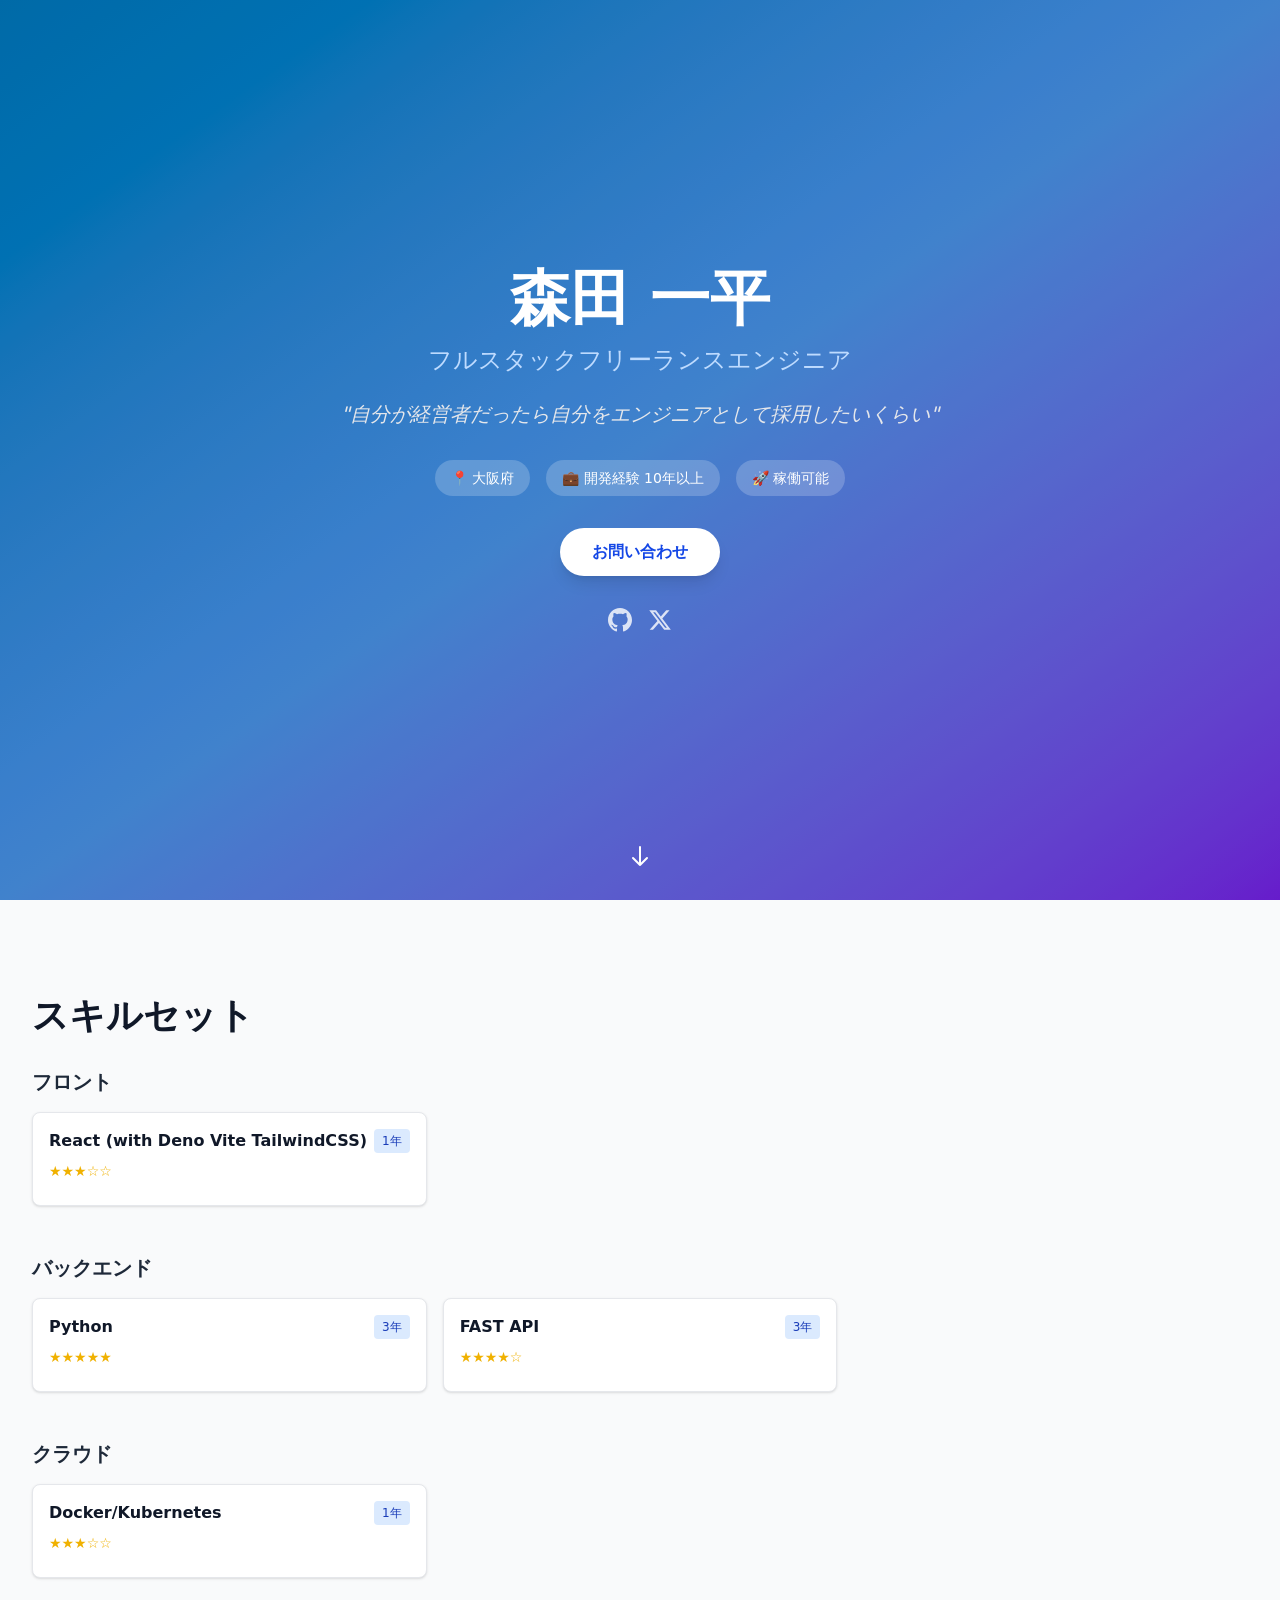
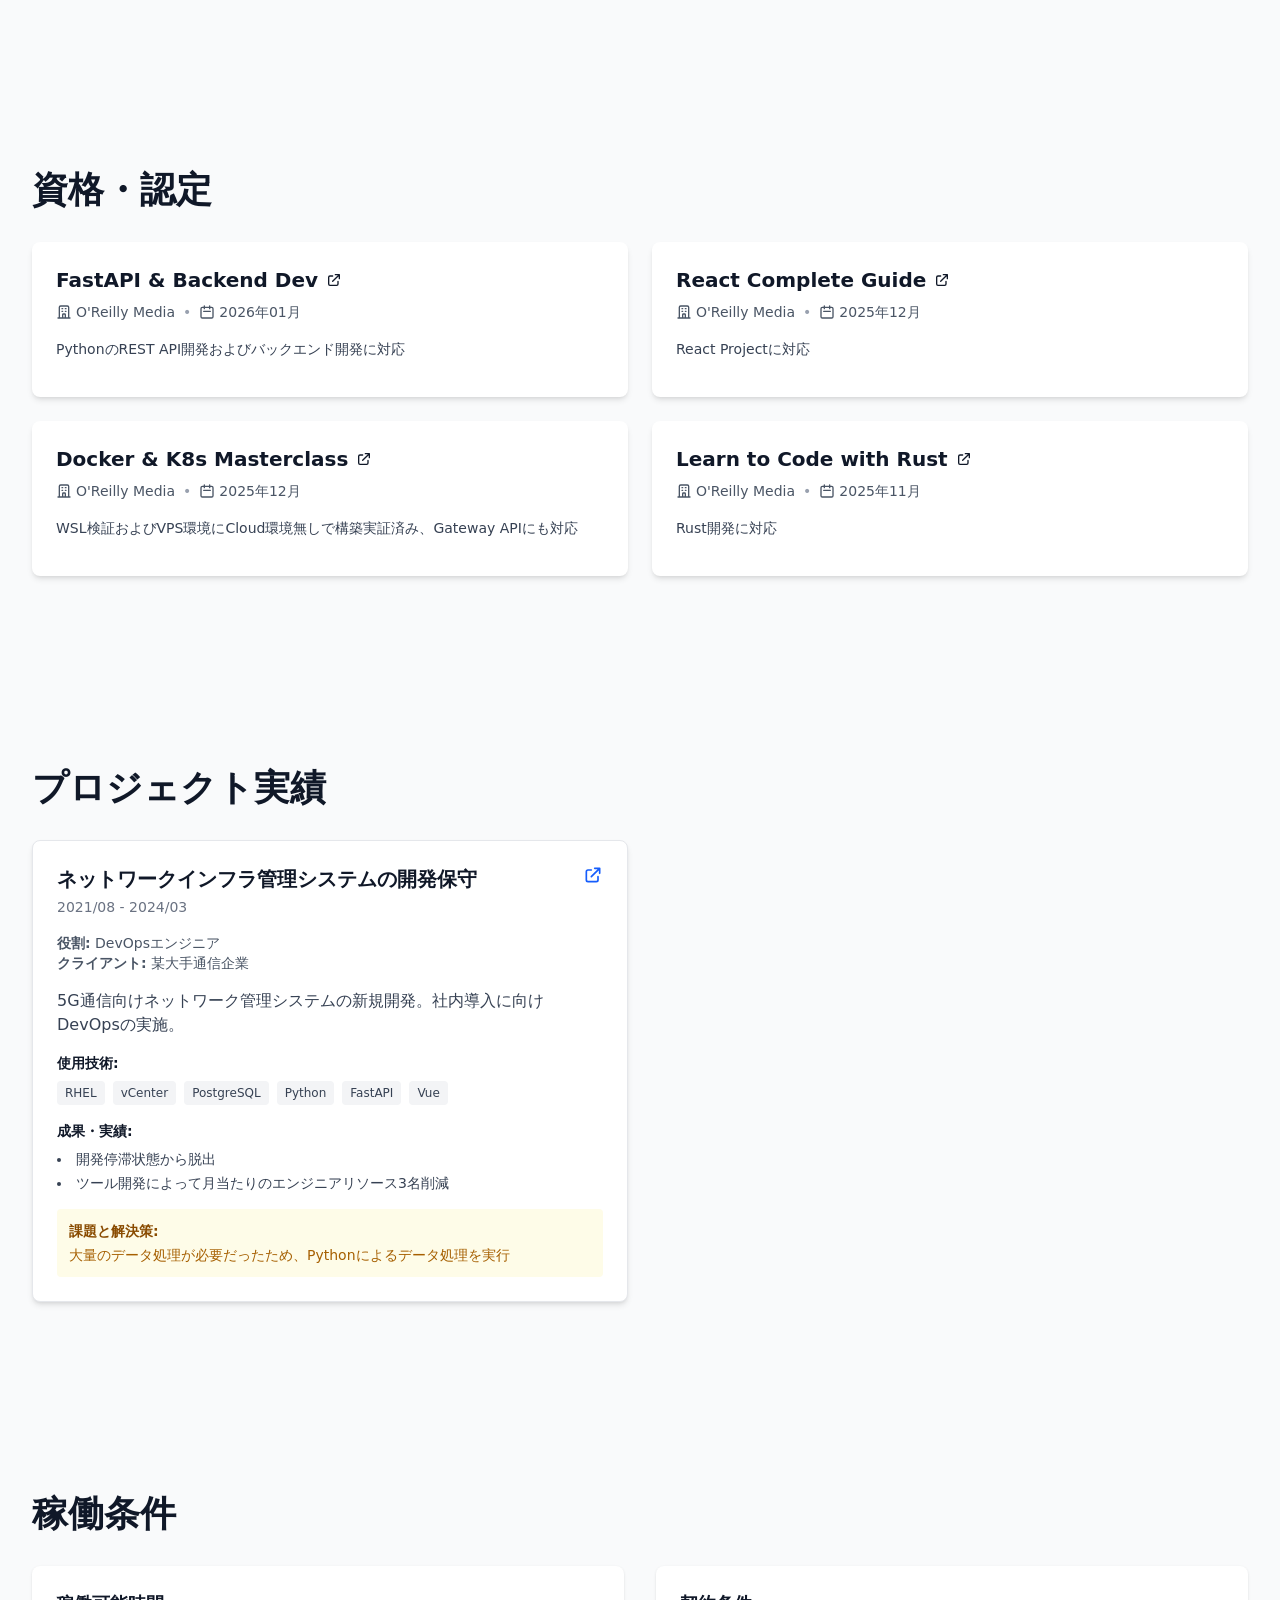
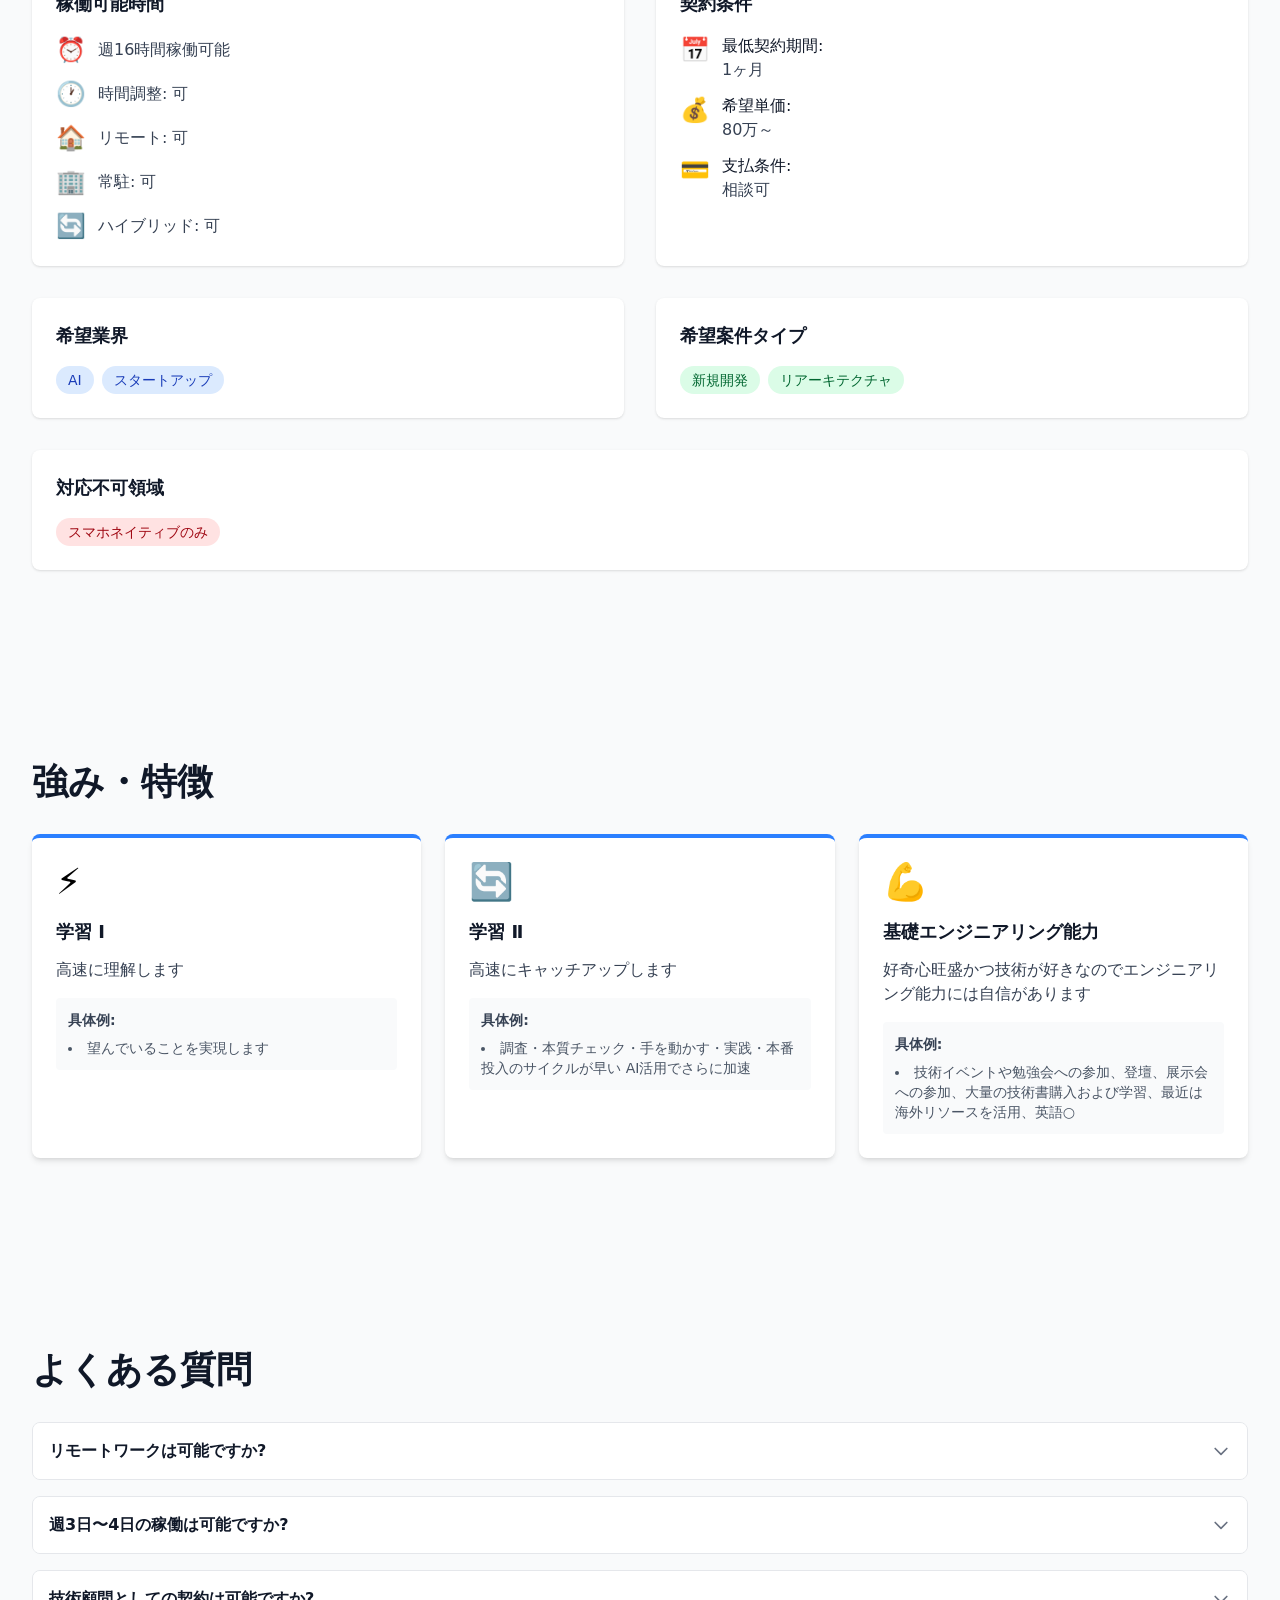
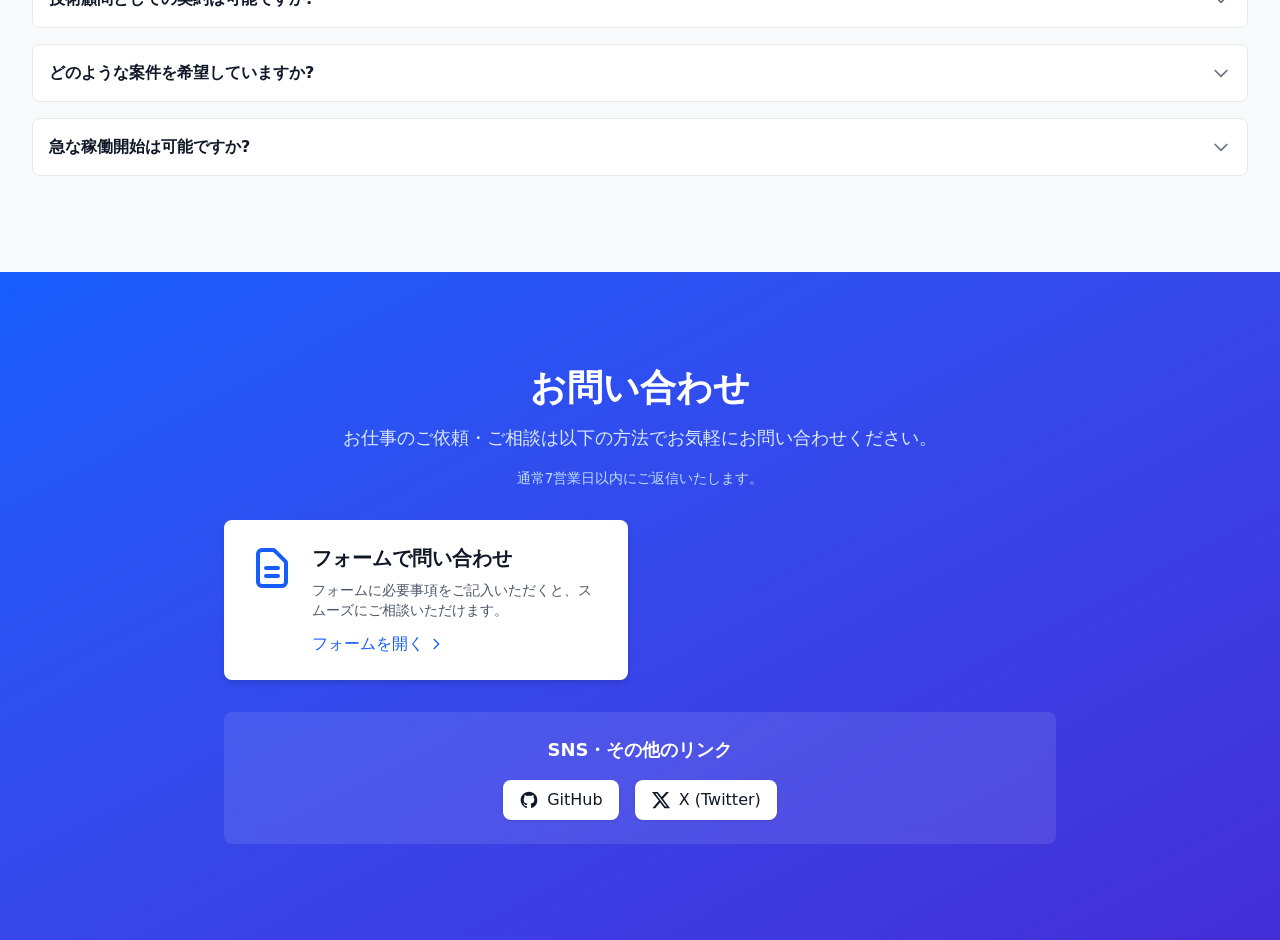
==== index.html @ aefcbea7 "update" ====
<!doctype html>
<html lang="ja">
  <head>
    <meta charset="UTF-8" />
    <meta name="viewport" content="width=device-width, initial-scale=1.0" />
    <!-- ファビコン -->
    <link rel="icon" type="image/x-icon" href="/favicon.ico" />
    <link rel="icon" type="image/png" sizes="16x16" href="/favicon-16x16.png" />
    <link rel="icon" type="image/png" sizes="32x32" href="/favicon-32x32.png" />
    <link rel="apple-touch-icon" sizes="180x180" href="/apple-touch-icon.png" />

    <!-- Android/Chrome -->
    <link
      rel="icon"
      type="image/png"
      sizes="192x192"
      href="/android-chrome-192x192.png"
    />
    <link
      rel="icon"
      type="image/png"
      sizes="512x512"
      href="/android-chrome-512x512.png"
    />

    <!-- Web App Manifest -->
    <link rel="manifest" href="/site.webmanifest" />

    <!-- テーマカラー -->
    <meta name="theme-color" content="#3B82F6" />
    <title>森田一平 - フルスタックエンジニア | Python/AI バックエンド</title>
    <meta name="description" content="10年以上の開発経験を持つフルスタックエンジニア。Python/FastAPIを軸に、フロントもバックエンドもカバーしつつ、スタートアップから大企業まで献身的に支援しています。" />

    <!-- Open Graph / Facebook -->
    <meta property="og:type" content="website" />
    <meta property="og:url" content="https://engineer.morita-ippei.com" />
    <meta property="og:title" content="森田一平 - フルスタックエンジニア | Python/AI バックエンド" />
    <meta property="og:description" content="10年以上の開発経験を持つフルスタックエンジニア。Python/FastAPIを軸に、フロントもバックエンドもカバーしつつ、スタートアップから大企業まで献身的に支援しています。" />
    <meta property="og:image" content="https://engineer.morita-ippei.com/og-image.png" />
    <meta property="og:image:width" content="1200" />
    <meta property="og:image:height" content="630" />
    <meta property="og:locale" content="ja_JP" />
    <meta property="og:site_name" content="森田一平 - ホームページ" />

    <!-- Twitter Card -->
    <meta name="twitter:card" content="summary_large_image" />
    <meta name="twitter:site" content="@ipm_eng" />
    <meta name="twitter:creator" content="@ipm_eng" />

    <!-- Additional SEO -->
    <meta name="keywords" content="フリーランスエンジニア, フルスタック開発, Python, Kubernetes, Deno, 大阪" />
    <meta name="author" content="森田一平" />
    <link rel="canonical" href="https://engineer.morita-ippei.com" />

    <!-- Google tag (gtag.js) -->
    <script
      async
      src="https://www.googletagmanager.com/gtag/js?id=G-JXW6S1HY9N"
    ></script>
    <script>
      window.dataLayer = window.dataLayer || [];
      function gtag() {
        dataLayer.push(arguments);
      }
      gtag("js", new Date());

      gtag("config", "G-JXW6S1HY9N");
    </script>
    <script type="module" crossorigin src="/assets/index-DhJt363C.js"></script>
    <link rel="stylesheet" crossorigin href="/assets/index-BIl8xlFz.css">
  </head>
  <body>
    <div id="root"></div>
  </body>
</html>
---- assets/index-BIl8xlFz.css ----
@layer properties{@supports (((-webkit-hyphens:none)) and (not (margin-trim:inline))) or ((-moz-orient:inline) and (not (color:rgb(from red r g b)))){*,:before,:after,::backdrop{--tw-translate-x:0;--tw-translate-y:0;--tw-translate-z:0;--tw-rotate-x:initial;--tw-rotate-y:initial;--tw-rotate-z:initial;--tw-skew-x:initial;--tw-skew-y:initial;--tw-space-y-reverse:0;--tw-border-style:solid;--tw-gradient-position:initial;--tw-gradient-from:#0000;--tw-gradient-via:#0000;--tw-gradient-to:#0000;--tw-gradient-stops:initial;--tw-gradient-via-stops:initial;--tw-gradient-from-position:0%;--tw-gradient-via-position:50%;--tw-gradient-to-position:100%;--tw-leading:initial;--tw-font-weight:initial;--tw-shadow:0 0 #0000;--tw-shadow-color:initial;--tw-shadow-alpha:100%;--tw-inset-shadow:0 0 #0000;--tw-inset-shadow-color:initial;--tw-inset-shadow-alpha:100%;--tw-ring-color:initial;--tw-ring-shadow:0 0 #0000;--tw-inset-ring-color:initial;--tw-inset-ring-shadow:0 0 #0000;--tw-ring-inset:initial;--tw-ring-offset-width:0px;--tw-ring-offset-color:#fff;--tw-ring-offset-shadow:0 0 #0000;--tw-backdrop-blur:initial;--tw-backdrop-brightness:initial;--tw-backdrop-contrast:initial;--tw-backdrop-grayscale:initial;--tw-backdrop-hue-rotate:initial;--tw-backdrop-invert:initial;--tw-backdrop-opacity:initial;--tw-backdrop-saturate:initial;--tw-backdrop-sepia:initial;--tw-duration:initial}}}@layer theme{:root,:host{--font-sans:ui-sans-serif,system-ui,sans-serif,"Apple Color Emoji","Segoe UI Emoji","Segoe UI Symbol","Noto Color Emoji";--font-mono:ui-monospace,SFMono-Regular,Menlo,Monaco,Consolas,"Liberation Mono","Courier New",monospace;--color-red-100:oklch(93.6% .032 17.717);--color-red-600:oklch(57.7% .245 27.325);--color-red-800:oklch(44.4% .177 26.899);--color-orange-600:oklch(64.6% .222 41.116);--color-yellow-50:oklch(98.7% .026 102.212);--color-yellow-100:oklch(97.3% .071 103.193);--color-yellow-500:oklch(79.5% .184 86.047);--color-yellow-700:oklch(55.4% .135 66.442);--color-yellow-800:oklch(47.6% .114 61.907);--color-green-100:oklch(96.2% .044 156.743);--color-green-600:oklch(62.7% .194 149.214);--color-green-800:oklch(44.8% .119 151.328);--color-sky-600:oklch(58.8% .158 241.966);--color-blue-50:oklch(97% .014 254.604);--color-blue-100:oklch(93.2% .032 255.585);--color-blue-200:oklch(88.2% .059 254.128);--color-blue-400:oklch(70.7% .165 254.624);--color-blue-500:oklch(62.3% .214 259.815);--color-blue-600:oklch(54.6% .245 262.881);--color-blue-700:oklch(48.8% .243 264.376);--color-blue-800:oklch(42.4% .199 265.638);--color-indigo-700:oklch(45.7% .24 277.023);--color-indigo-900:oklch(35.9% .144 278.697);--color-violet-600:oklch(54.1% .281 293.009);--color-purple-600:oklch(55.8% .288 302.321);--color-gray-50:oklch(98.5% .002 247.839);--color-gray-100:oklch(96.7% .003 264.542);--color-gray-200:oklch(92.8% .006 264.531);--color-gray-400:oklch(70.7% .022 261.325);--color-gray-500:oklch(55.1% .027 264.364);--color-gray-600:oklch(44.6% .03 256.802);--color-gray-700:oklch(37.3% .034 259.733);--color-gray-800:oklch(27.8% .033 256.848);--color-gray-900:oklch(21% .034 264.665);--color-black:#000;--color-white:#fff;--spacing:.25rem;--container-2xl:42rem;--container-4xl:56rem;--container-7xl:80rem;--text-xs:.75rem;--text-xs--line-height:calc(1/.75);--text-sm:.875rem;--text-sm--line-height:calc(1.25/.875);--text-lg:1.125rem;--text-lg--line-height:calc(1.75/1.125);--text-xl:1.25rem;--text-xl--line-height:calc(1.75/1.25);--text-2xl:1.5rem;--text-2xl--line-height:calc(2/1.5);--text-3xl:1.875rem;--text-3xl--line-height: 1.2 ;--text-4xl:2.25rem;--text-4xl--line-height:calc(2.5/2.25);--text-6xl:3.75rem;--text-6xl--line-height:1;--font-weight-medium:500;--font-weight-semibold:600;--font-weight-bold:700;--leading-relaxed:1.625;--radius-md:.375rem;--radius-lg:.5rem;--animate-spin:spin 1s linear infinite;--animate-bounce:bounce 1s infinite;--blur-sm:8px;--default-transition-duration:.15s;--default-transition-timing-function:cubic-bezier(.4,0,.2,1);--default-font-family:var(--font-sans);--default-mono-font-family:var(--font-mono)}}@layer base{*,:after,:before,::backdrop{box-sizing:border-box;border:0 solid;margin:0;padding:0}::file-selector-button{box-sizing:border-box;border:0 solid;margin:0;padding:0}html,:host{-webkit-text-size-adjust:100%;tab-size:4;line-height:1.5;font-family:var(--default-font-family,ui-sans-serif,system-ui,sans-serif,"Apple Color Emoji","Segoe UI Emoji","Segoe UI Symbol","Noto Color Emoji");font-feature-settings:var(--default-font-feature-settings,normal);font-variation-settings:var(--default-font-variation-settings,normal);-webkit-tap-highlight-color:transparent}hr{height:0;color:inherit;border-top-width:1px}abbr:where([title]){-webkit-text-decoration:underline dotted;text-decoration:underline dotted}h1,h2,h3,h4,h5,h6{font-size:inherit;font-weight:inherit}a{color:inherit;-webkit-text-decoration:inherit;text-decoration:inherit}b,strong{font-weight:bolder}code,kbd,samp,pre{font-family:var(--default-mono-font-family,ui-monospace,SFMono-Regular,Menlo,Monaco,Consolas,"Liberation Mono","Courier New",monospace);font-feature-settings:var(--default-mono-font-feature-settings,normal);font-variation-settings:var(--default-mono-font-variation-settings,normal);font-size:1em}small{font-size:80%}sub,sup{vertical-align:baseline;font-size:75%;line-height:0;position:relative}sub{bottom:-.25em}sup{top:-.5em}table{text-indent:0;border-color:inherit;border-collapse:collapse}:-moz-focusring{outline:auto}progress{vertical-align:baseline}summary{display:list-item}ol,ul,menu{list-style:none}img,svg,video,canvas,audio,iframe,embed,object{vertical-align:middle;display:block}img,video{max-width:100%;height:auto}button,input,select,optgroup,textarea{font:inherit;font-feature-settings:inherit;font-variation-settings:inherit;letter-spacing:inherit;color:inherit;opacity:1;background-color:#0000;border-radius:0}::file-selector-button{font:inherit;font-feature-settings:inherit;font-variation-settings:inherit;letter-spacing:inherit;color:inherit;opacity:1;background-color:#0000;border-radius:0}:where(select:is([multiple],[size])) optgroup{font-weight:bolder}:where(select:is([multiple],[size])) optgroup option{padding-inline-start:20px}::file-selector-button{margin-inline-end:4px}::placeholder{opacity:1}@supports (not ((-webkit-appearance:-apple-pay-button))) or (contain-intrinsic-size:1px){::placeholder{color:currentColor}@supports (color:color-mix(in lab,red,red)){::placeholder{color:color-mix(in oklab,currentcolor 50%,transparent)}}}textarea{resize:vertical}::-webkit-search-decoration{-webkit-appearance:none}::-webkit-date-and-time-value{min-height:1lh;text-align:inherit}::-webkit-datetime-edit{display:inline-flex}::-webkit-datetime-edit-fields-wrapper{padding:0}::-webkit-datetime-edit{padding-block:0}::-webkit-datetime-edit-year-field{padding-block:0}::-webkit-datetime-edit-month-field{padding-block:0}::-webkit-datetime-edit-day-field{padding-block:0}::-webkit-datetime-edit-hour-field{padding-block:0}::-webkit-datetime-edit-minute-field{padding-block:0}::-webkit-datetime-edit-second-field{padding-block:0}::-webkit-datetime-edit-millisecond-field{padding-block:0}::-webkit-datetime-edit-meridiem-field{padding-block:0}::-webkit-calendar-picker-indicator{line-height:1}:-moz-ui-invalid{box-shadow:none}button,input:where([type=button],[type=reset],[type=submit]){appearance:button}::file-selector-button{appearance:button}::-webkit-inner-spin-button{height:auto}::-webkit-outer-spin-button{height:auto}[hidden]:where(:not([hidden=until-found])){display:none!important}}@layer components;@layer utilities{.absolute{position:absolute}.fixed{position:fixed}.relative{position:relative}.inset-0{inset:calc(var(--spacing)*0)}.right-4{right:calc(var(--spacing)*4)}.-bottom-2{bottom:calc(var(--spacing)*-2)}.bottom-8{bottom:calc(var(--spacing)*8)}.left-1\/2{left:50%}.left-4{left:calc(var(--spacing)*4)}.z-10{z-index:10}.z-50{z-index:50}.mx-auto{margin-inline:auto}.mt-2{margin-top:calc(var(--spacing)*2)}.mt-8{margin-top:calc(var(--spacing)*8)}.mr-3{margin-right:calc(var(--spacing)*3)}.mb-1{margin-bottom:calc(var(--spacing)*1)}.mb-2{margin-bottom:calc(var(--spacing)*2)}.mb-3{margin-bottom:calc(var(--spacing)*3)}.mb-4{margin-bottom:calc(var(--spacing)*4)}.mb-6{margin-bottom:calc(var(--spacing)*6)}.mb-8{margin-bottom:calc(var(--spacing)*8)}.ml-1{margin-left:calc(var(--spacing)*1)}.ml-4{margin-left:calc(var(--spacing)*4)}.block{display:block}.flex{display:flex}.grid{display:grid}.inline-block{display:inline-block}.inline-flex{display:inline-flex}.h-4{height:calc(var(--spacing)*4)}.h-5{height:calc(var(--spacing)*5)}.h-6{height:calc(var(--spacing)*6)}.h-12{height:calc(var(--spacing)*12)}.h-16{height:calc(var(--spacing)*16)}.max-h-0{max-height:calc(var(--spacing)*0)}.max-h-96{max-height:calc(var(--spacing)*96)}.max-h-\[90vh\]{max-height:90vh}.min-h-screen{min-height:100vh}.w-4{width:calc(var(--spacing)*4)}.w-5{width:calc(var(--spacing)*5)}.w-6{width:calc(var(--spacing)*6)}.w-12{width:calc(var(--spacing)*12)}.w-16{width:calc(var(--spacing)*16)}.w-full{width:100%}.max-w-2xl{max-width:var(--container-2xl)}.max-w-4xl{max-width:var(--container-4xl)}.max-w-7xl{max-width:var(--container-7xl)}.flex-1{flex:1}.shrink-0{flex-shrink:0}.-translate-x-1\/2{--tw-translate-x: -50% ;translate:var(--tw-translate-x)var(--tw-translate-y)}.rotate-180{rotate:180deg}.transform{transform:var(--tw-rotate-x,)var(--tw-rotate-y,)var(--tw-rotate-z,)var(--tw-skew-x,)var(--tw-skew-y,)}.animate-bounce{animation:var(--animate-bounce)}.animate-spin{animation:var(--animate-spin)}.cursor-pointer{cursor:pointer}.list-inside{list-style-position:inside}.list-disc{list-style-type:disc}.grid-cols-1{grid-template-columns:repeat(1,minmax(0,1fr))}.flex-col{flex-direction:column}.flex-wrap{flex-wrap:wrap}.items-center{align-items:center}.items-start{align-items:flex-start}.justify-between{justify-content:space-between}.justify-center{justify-content:center}.gap-1{gap:calc(var(--spacing)*1)}.gap-2{gap:calc(var(--spacing)*2)}.gap-4{gap:calc(var(--spacing)*4)}.gap-6{gap:calc(var(--spacing)*6)}.gap-8{gap:calc(var(--spacing)*8)}:where(.space-y-1>:not(:last-child)){--tw-space-y-reverse:0;margin-block-start:calc(calc(var(--spacing)*1)*var(--tw-space-y-reverse));margin-block-end:calc(calc(var(--spacing)*1)*calc(1 - var(--tw-space-y-reverse)))}:where(.space-y-3>:not(:last-child)){--tw-space-y-reverse:0;margin-block-start:calc(calc(var(--spacing)*3)*var(--tw-space-y-reverse));margin-block-end:calc(calc(var(--spacing)*3)*calc(1 - var(--tw-space-y-reverse)))}:where(.space-y-4>:not(:last-child)){--tw-space-y-reverse:0;margin-block-start:calc(calc(var(--spacing)*4)*var(--tw-space-y-reverse));margin-block-end:calc(calc(var(--spacing)*4)*calc(1 - var(--tw-space-y-reverse)))}:where(.space-y-12>:not(:last-child)){--tw-space-y-reverse:0;margin-block-start:calc(calc(var(--spacing)*12)*var(--tw-space-y-reverse));margin-block-end:calc(calc(var(--spacing)*12)*calc(1 - var(--tw-space-y-reverse)))}.overflow-auto{overflow:auto}.overflow-hidden{overflow:hidden}.rounded{border-radius:.25rem}.rounded-full{border-radius:3.40282e38px}.rounded-lg{border-radius:var(--radius-lg)}.rounded-md{border-radius:var(--radius-md)}.border{border-style:var(--tw-border-style);border-width:1px}.border-t{border-top-style:var(--tw-border-style);border-top-width:1px}.border-t-4{border-top-style:var(--tw-border-style);border-top-width:4px}.border-b{border-bottom-style:var(--tw-border-style);border-bottom-width:1px}.border-b-2{border-bottom-style:var(--tw-border-style);border-bottom-width:2px}.border-blue-500{border-color:var(--color-blue-500)}.border-blue-600{border-color:var(--color-blue-600)}.border-gray-200{border-color:var(--color-gray-200)}.bg-black{background-color:var(--color-black)}.bg-blue-100{background-color:var(--color-blue-100)}.bg-blue-600{background-color:var(--color-blue-600)}.bg-gray-50{background-color:var(--color-gray-50)}.bg-gray-100{background-color:var(--color-gray-100)}.bg-gray-800{background-color:var(--color-gray-800)}.bg-green-100{background-color:var(--color-green-100)}.bg-red-100{background-color:var(--color-red-100)}.bg-white{background-color:var(--color-white)}.bg-white\/10{background-color:#ffffff1a}@supports (color:color-mix(in lab,red,red)){.bg-white\/10{background-color:color-mix(in oklab,var(--color-white)10%,transparent)}}.bg-white\/20{background-color:#fff3}@supports (color:color-mix(in lab,red,red)){.bg-white\/20{background-color:color-mix(in oklab,var(--color-white)20%,transparent)}}.bg-yellow-50{background-color:var(--color-yellow-50)}.bg-yellow-100{background-color:var(--color-yellow-100)}.bg-linear-to-br{--tw-gradient-position:to bottom right}@supports (background-image:linear-gradient(in lab,red,red)){.bg-linear-to-br{--tw-gradient-position:to bottom right in oklab}}.bg-linear-to-br{background-image:linear-gradient(var(--tw-gradient-stops))}.from-blue-600{--tw-gradient-from:var(--color-blue-600);--tw-gradient-stops:var(--tw-gradient-via-stops,var(--tw-gradient-position),var(--tw-gradient-from)var(--tw-gradient-from-position),var(--tw-gradient-to)var(--tw-gradient-to-position))}.from-sky-600{--tw-gradient-from:var(--color-sky-600);--tw-gradient-stops:var(--tw-gradient-via-stops,var(--tw-gradient-position),var(--tw-gradient-from)var(--tw-gradient-from-position),var(--tw-gradient-to)var(--tw-gradient-to-position))}.via-blue-400{--tw-gradient-via:var(--color-blue-400);--tw-gradient-via-stops:var(--tw-gradient-position),var(--tw-gradient-from)var(--tw-gradient-from-position),var(--tw-gradient-via)var(--tw-gradient-via-position),var(--tw-gradient-to)var(--tw-gradient-to-position);--tw-gradient-stops:var(--tw-gradient-via-stops)}.to-indigo-700{--tw-gradient-to:var(--color-indigo-700);--tw-gradient-stops:var(--tw-gradient-via-stops,var(--tw-gradient-position),var(--tw-gradient-from)var(--tw-gradient-from-position),var(--tw-gradient-to)var(--tw-gradient-to-position))}.to-violet-600{--tw-gradient-to:var(--color-violet-600);--tw-gradient-stops:var(--tw-gradient-via-stops,var(--tw-gradient-position),var(--tw-gradient-from)var(--tw-gradient-from-position),var(--tw-gradient-to)var(--tw-gradient-to-position))}.p-2{padding:calc(var(--spacing)*2)}.p-3{padding:calc(var(--spacing)*3)}.p-4{padding:calc(var(--spacing)*4)}.p-6{padding:calc(var(--spacing)*6)}.px-2{padding-inline:calc(var(--spacing)*2)}.px-3{padding-inline:calc(var(--spacing)*3)}.px-4{padding-inline:calc(var(--spacing)*4)}.px-8{padding-inline:calc(var(--spacing)*8)}.py-1{padding-block:calc(var(--spacing)*1)}.py-2{padding-block:calc(var(--spacing)*2)}.py-3{padding-block:calc(var(--spacing)*3)}.py-12{padding-block:calc(var(--spacing)*12)}.py-16{padding-block:calc(var(--spacing)*16)}.text-center{text-align:center}.text-left{text-align:left}.font-mono{font-family:var(--font-mono)}.text-2xl{font-size:var(--text-2xl);line-height:var(--tw-leading,var(--text-2xl--line-height))}.text-3xl{font-size:var(--text-3xl);line-height:var(--tw-leading,var(--text-3xl--line-height))}.text-4xl{font-size:var(--text-4xl);line-height:var(--tw-leading,var(--text-4xl--line-height))}.text-lg{font-size:var(--text-lg);line-height:var(--tw-leading,var(--text-lg--line-height))}.text-sm{font-size:var(--text-sm);line-height:var(--tw-leading,var(--text-sm--line-height))}.text-xl{font-size:var(--text-xl);line-height:var(--tw-leading,var(--text-xl--line-height))}.text-xs{font-size:var(--text-xs);line-height:var(--tw-leading,var(--text-xs--line-height))}.leading-relaxed{--tw-leading:var(--leading-relaxed);line-height:var(--leading-relaxed)}.font-bold{--tw-font-weight:var(--font-weight-bold);font-weight:var(--font-weight-bold)}.font-medium{--tw-font-weight:var(--font-weight-medium);font-weight:var(--font-weight-medium)}.font-semibold{--tw-font-weight:var(--font-weight-semibold);font-weight:var(--font-weight-semibold)}.break-all{word-break:break-all}.text-blue-100{color:var(--color-blue-100)}.text-blue-200{color:var(--color-blue-200)}.text-blue-600{color:var(--color-blue-600)}.text-blue-700{color:var(--color-blue-700)}.text-blue-800{color:var(--color-blue-800)}.text-gray-200{color:var(--color-gray-200)}.text-gray-400{color:var(--color-gray-400)}.text-gray-500{color:var(--color-gray-500)}.text-gray-600{color:var(--color-gray-600)}.text-gray-700{color:var(--color-gray-700)}.text-gray-800{color:var(--color-gray-800)}.text-gray-900{color:var(--color-gray-900)}.text-green-600{color:var(--color-green-600)}.text-green-800{color:var(--color-green-800)}.text-indigo-900{color:var(--color-indigo-900)}.text-orange-600{color:var(--color-orange-600)}.text-purple-600{color:var(--color-purple-600)}.text-red-600{color:var(--color-red-600)}.text-red-800{color:var(--color-red-800)}.text-white{color:var(--color-white)}.text-white\/80{color:#fffc}@supports (color:color-mix(in lab,red,red)){.text-white\/80{color:color-mix(in oklab,var(--color-white)80%,transparent)}}.text-yellow-500{color:var(--color-yellow-500)}.text-yellow-700{color:var(--color-yellow-700)}.text-yellow-800{color:var(--color-yellow-800)}.italic{font-style:italic}.opacity-0{opacity:0}.opacity-20{opacity:.2}.shadow{--tw-shadow:0 1px 3px 0 var(--tw-shadow-color,#0000001a),0 1px 2px -1px var(--tw-shadow-color,#0000001a);box-shadow:var(--tw-inset-shadow),var(--tw-inset-ring-shadow),var(--tw-ring-offset-shadow),var(--tw-ring-shadow),var(--tw-shadow)}.shadow-lg{--tw-shadow:0 10px 15px -3px var(--tw-shadow-color,#0000001a),0 4px 6px -4px var(--tw-shadow-color,#0000001a);box-shadow:var(--tw-inset-shadow),var(--tw-inset-ring-shadow),var(--tw-ring-offset-shadow),var(--tw-ring-shadow),var(--tw-shadow)}.shadow-md{--tw-shadow:0 4px 6px -1px var(--tw-shadow-color,#0000001a),0 2px 4px -2px var(--tw-shadow-color,#0000001a);box-shadow:var(--tw-inset-shadow),var(--tw-inset-ring-shadow),var(--tw-ring-offset-shadow),var(--tw-ring-shadow),var(--tw-shadow)}.shadow-sm{--tw-shadow:0 1px 3px 0 var(--tw-shadow-color,#0000001a),0 1px 2px -1px var(--tw-shadow-color,#0000001a);box-shadow:var(--tw-inset-shadow),var(--tw-inset-ring-shadow),var(--tw-ring-offset-shadow),var(--tw-ring-shadow),var(--tw-shadow)}.shadow-xl{--tw-shadow:0 20px 25px -5px var(--tw-shadow-color,#0000001a),0 8px 10px -6px var(--tw-shadow-color,#0000001a);box-shadow:var(--tw-inset-shadow),var(--tw-inset-ring-shadow),var(--tw-ring-offset-shadow),var(--tw-ring-shadow),var(--tw-shadow)}.backdrop-blur-sm{--tw-backdrop-blur:blur(var(--blur-sm));-webkit-backdrop-filter:var(--tw-backdrop-blur,)var(--tw-backdrop-brightness,)var(--tw-backdrop-contrast,)var(--tw-backdrop-grayscale,)var(--tw-backdrop-hue-rotate,)var(--tw-backdrop-invert,)var(--tw-backdrop-opacity,)var(--tw-backdrop-saturate,)var(--tw-backdrop-sepia,);backdrop-filter:var(--tw-backdrop-blur,)var(--tw-backdrop-brightness,)var(--tw-backdrop-contrast,)var(--tw-backdrop-grayscale,)var(--tw-backdrop-hue-rotate,)var(--tw-backdrop-invert,)var(--tw-backdrop-opacity,)var(--tw-backdrop-saturate,)var(--tw-backdrop-sepia,)}.transition-all{transition-property:all;transition-timing-function:var(--tw-ease,var(--default-transition-timing-function));transition-duration:var(--tw-duration,var(--default-transition-duration))}.transition-colors{transition-property:color,background-color,border-color,outline-color,text-decoration-color,fill,stroke,--tw-gradient-from,--tw-gradient-via,--tw-gradient-to;transition-timing-function:var(--tw-ease,var(--default-transition-timing-function));transition-duration:var(--tw-duration,var(--default-transition-duration))}.transition-opacity{transition-property:opacity;transition-timing-function:var(--tw-ease,var(--default-transition-timing-function));transition-duration:var(--tw-duration,var(--default-transition-duration))}.transition-shadow{transition-property:box-shadow;transition-timing-function:var(--tw-ease,var(--default-transition-timing-function));transition-duration:var(--tw-duration,var(--default-transition-duration))}.transition-transform{transition-property:transform,translate,scale,rotate;transition-timing-function:var(--tw-ease,var(--default-transition-timing-function));transition-duration:var(--tw-duration,var(--default-transition-duration))}.duration-200{--tw-duration:.2s;transition-duration:.2s}@media(hover:hover){.group-hover\:opacity-100:is(:where(.group):hover *){opacity:1}.hover\:bg-blue-50:hover{background-color:var(--color-blue-50)}.hover\:bg-blue-700:hover{background-color:var(--color-blue-700)}.hover\:bg-gray-50:hover{background-color:var(--color-gray-50)}.hover\:text-blue-600:hover{color:var(--color-blue-600)}.hover\:text-blue-800:hover{color:var(--color-blue-800)}.hover\:text-gray-700:hover{color:var(--color-gray-700)}.hover\:text-white:hover{color:var(--color-white)}.hover\:shadow-lg:hover{--tw-shadow:0 10px 15px -3px var(--tw-shadow-color,#0000001a),0 4px 6px -4px var(--tw-shadow-color,#0000001a);box-shadow:var(--tw-inset-shadow),var(--tw-inset-ring-shadow),var(--tw-ring-offset-shadow),var(--tw-ring-shadow),var(--tw-shadow)}.hover\:shadow-md:hover{--tw-shadow:0 4px 6px -1px var(--tw-shadow-color,#0000001a),0 2px 4px -2px var(--tw-shadow-color,#0000001a);box-shadow:var(--tw-inset-shadow),var(--tw-inset-ring-shadow),var(--tw-ring-offset-shadow),var(--tw-ring-shadow),var(--tw-shadow)}}@media(min-width:40rem){.sm\:grid-cols-2{grid-template-columns:repeat(2,minmax(0,1fr))}.sm\:flex-row{flex-direction:row}.sm\:px-6{padding-inline:calc(var(--spacing)*6)}}@media(min-width:48rem){.md\:col-span-2{grid-column:span 2/span 2}.md\:grid-cols-2{grid-template-columns:repeat(2,minmax(0,1fr))}.md\:grid-cols-3{grid-template-columns:repeat(3,minmax(0,1fr))}.md\:py-24{padding-block:calc(var(--spacing)*24)}.md\:text-2xl{font-size:var(--text-2xl);line-height:var(--tw-leading,var(--text-2xl--line-height))}.md\:text-4xl{font-size:var(--text-4xl);line-height:var(--tw-leading,var(--text-4xl--line-height))}.md\:text-6xl{font-size:var(--text-6xl);line-height:var(--tw-leading,var(--text-6xl--line-height))}.md\:text-xl{font-size:var(--text-xl);line-height:var(--tw-leading,var(--text-xl--line-height))}}@media(min-width:64rem){.lg\:grid-cols-2{grid-template-columns:repeat(2,minmax(0,1fr))}.lg\:grid-cols-3{grid-template-columns:repeat(3,minmax(0,1fr))}.lg\:px-8{padding-inline:calc(var(--spacing)*8)}}}@property --tw-translate-x{syntax:"*";inherits:false;initial-value:0}@property --tw-translate-y{syntax:"*";inherits:false;initial-value:0}@property --tw-translate-z{syntax:"*";inherits:false;initial-value:0}@property --tw-rotate-x{syntax:"*";inherits:false}@property --tw-rotate-y{syntax:"*";inherits:false}@property --tw-rotate-z{syntax:"*";inherits:false}@property --tw-skew-x{syntax:"*";inherits:false}@property --tw-skew-y{syntax:"*";inherits:false}@property --tw-space-y-reverse{syntax:"*";inherits:false;initial-value:0}@property --tw-border-style{syntax:"*";inherits:false;initial-value:solid}@property --tw-gradient-position{syntax:"*";inherits:false}@property --tw-gradient-from{syntax:"<color>";inherits:false;initial-value:#0000}@property --tw-gradient-via{syntax:"<color>";inherits:false;initial-value:#0000}@property --tw-gradient-to{syntax:"<color>";inherits:false;initial-value:#0000}@property --tw-gradient-stops{syntax:"*";inherits:false}@property --tw-gradient-via-stops{syntax:"*";inherits:false}@property --tw-gradient-from-position{syntax:"<length-percentage>";inherits:false;initial-value:0%}@property --tw-gradient-via-position{syntax:"<length-percentage>";inherits:false;initial-value:50%}@property --tw-gradient-to-position{syntax:"<length-percentage>";inherits:false;initial-value:100%}@property --tw-leading{syntax:"*";inherits:false}@property --tw-font-weight{syntax:"*";inherits:false}@property --tw-shadow{syntax:"*";inherits:false;initial-value:0 0 #0000}@property --tw-shadow-color{syntax:"*";inherits:false}@property --tw-shadow-alpha{syntax:"<percentage>";inherits:false;initial-value:100%}@property --tw-inset-shadow{syntax:"*";inherits:false;initial-value:0 0 #0000}@property --tw-inset-shadow-color{syntax:"*";inherits:false}@property --tw-inset-shadow-alpha{syntax:"<percentage>";inherits:false;initial-value:100%}@property --tw-ring-color{syntax:"*";inherits:false}@property --tw-ring-shadow{syntax:"*";inherits:false;initial-value:0 0 #0000}@property --tw-inset-ring-color{syntax:"*";inherits:false}@property --tw-inset-ring-shadow{syntax:"*";inherits:false;initial-value:0 0 #0000}@property --tw-ring-inset{syntax:"*";inherits:false}@property --tw-ring-offset-width{syntax:"<length>";inherits:false;initial-value:0}@property --tw-ring-offset-color{syntax:"*";inherits:false;initial-value:#fff}@property --tw-ring-offset-shadow{syntax:"*";inherits:false;initial-value:0 0 #0000}@property --tw-backdrop-blur{syntax:"*";inherits:false}@property --tw-backdrop-brightness{syntax:"*";inherits:false}@property --tw-backdrop-contrast{syntax:"*";inherits:false}@property --tw-backdrop-grayscale{syntax:"*";inherits:false}@property --tw-backdrop-hue-rotate{syntax:"*";inherits:false}@property --tw-backdrop-invert{syntax:"*";inherits:false}@property --tw-backdrop-opacity{syntax:"*";inherits:false}@property --tw-backdrop-saturate{syntax:"*";inherits:false}@property --tw-backdrop-sepia{syntax:"*";inherits:false}@property --tw-duration{syntax:"*";inherits:false}@keyframes spin{to{transform:rotate(360deg)}}@keyframes bounce{0%,to{animation-timing-function:cubic-bezier(.8,0,1,1);transform:translateY(-25%)}50%{animation-timing-function:cubic-bezier(0,0,.2,1);transform:none}}
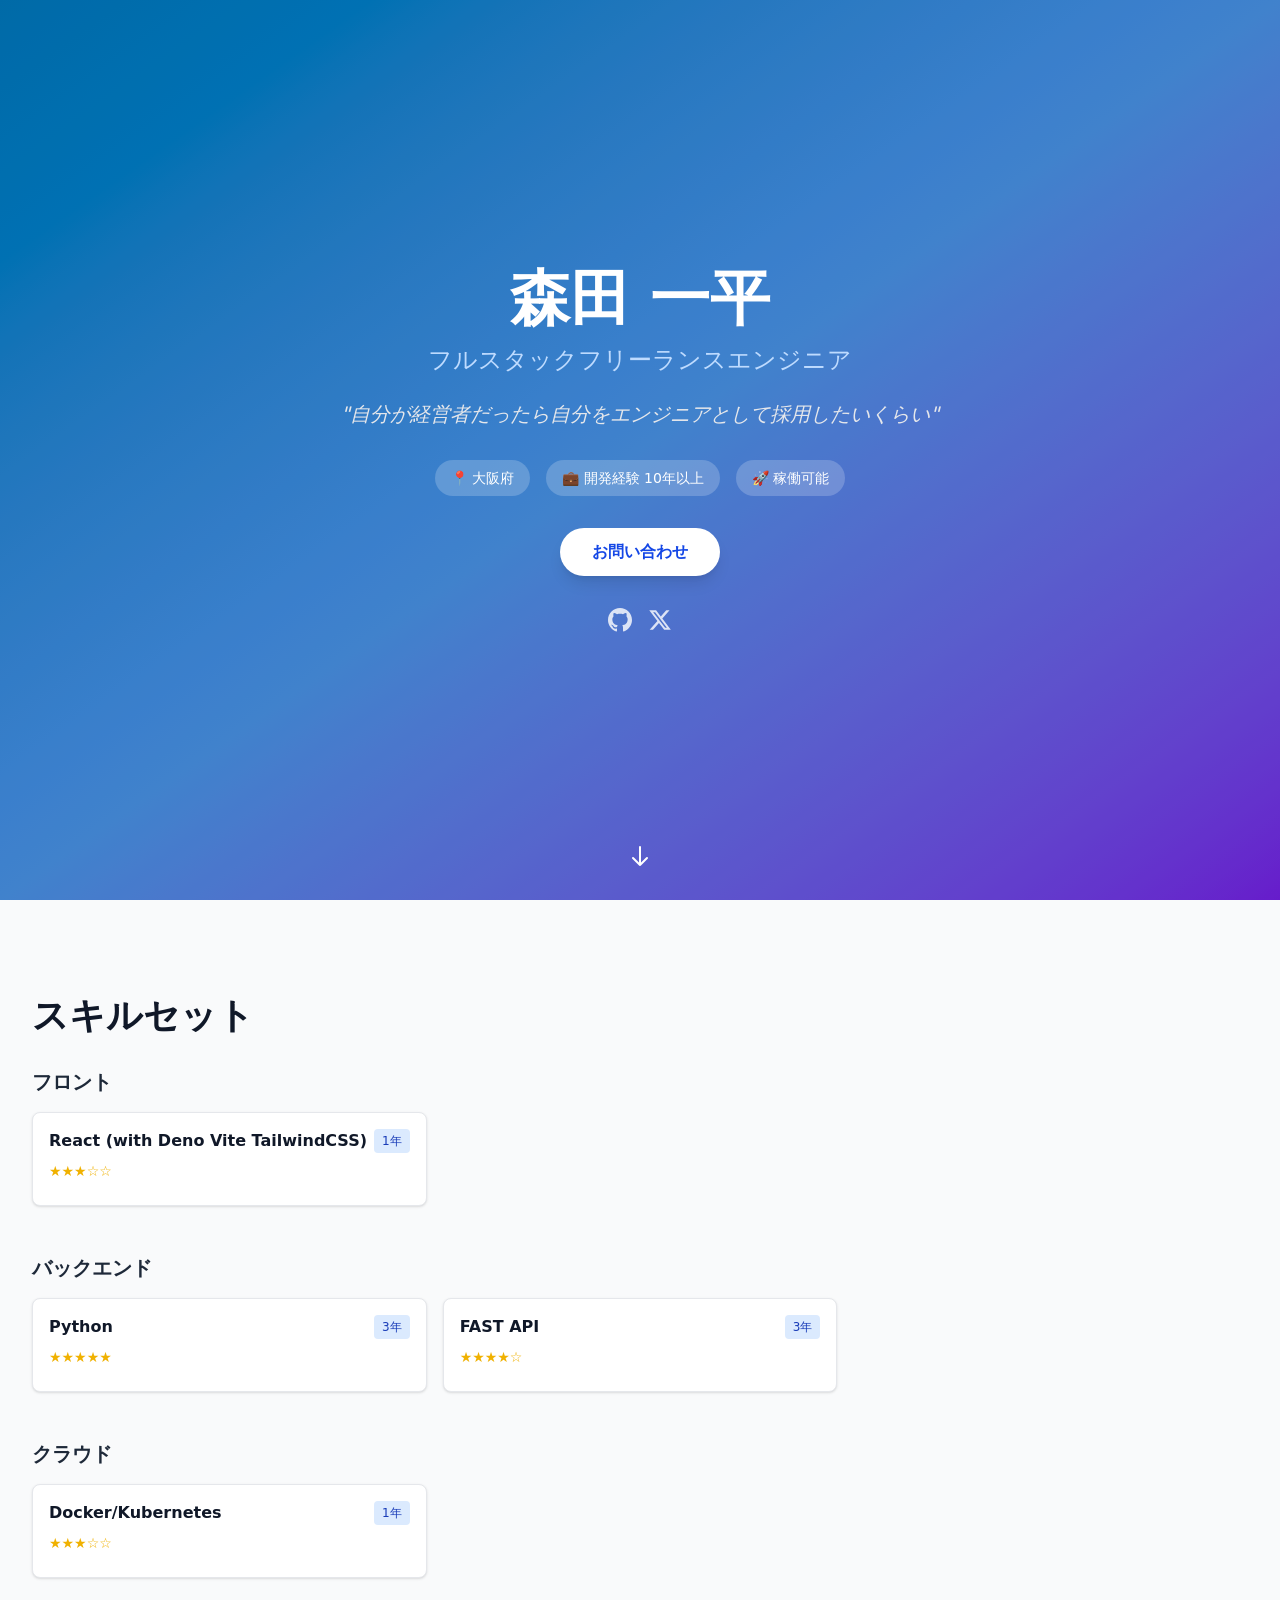
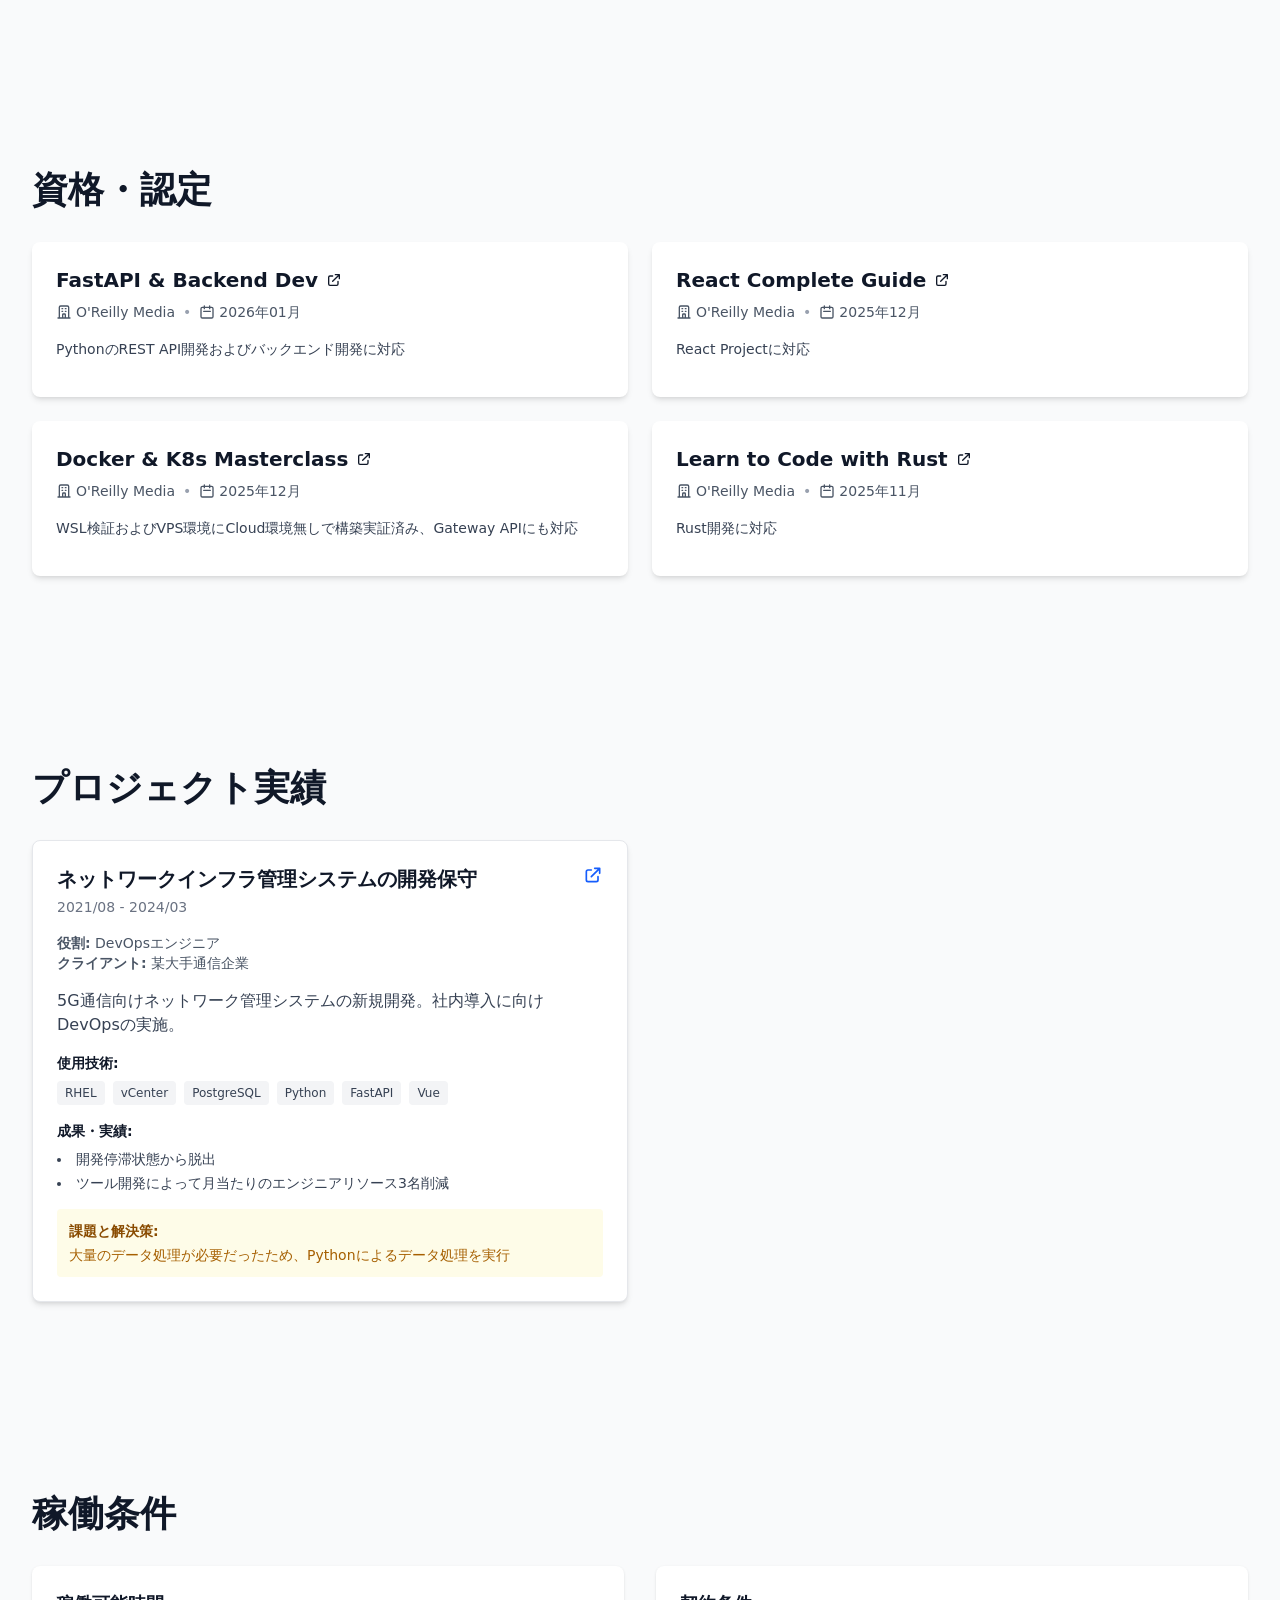
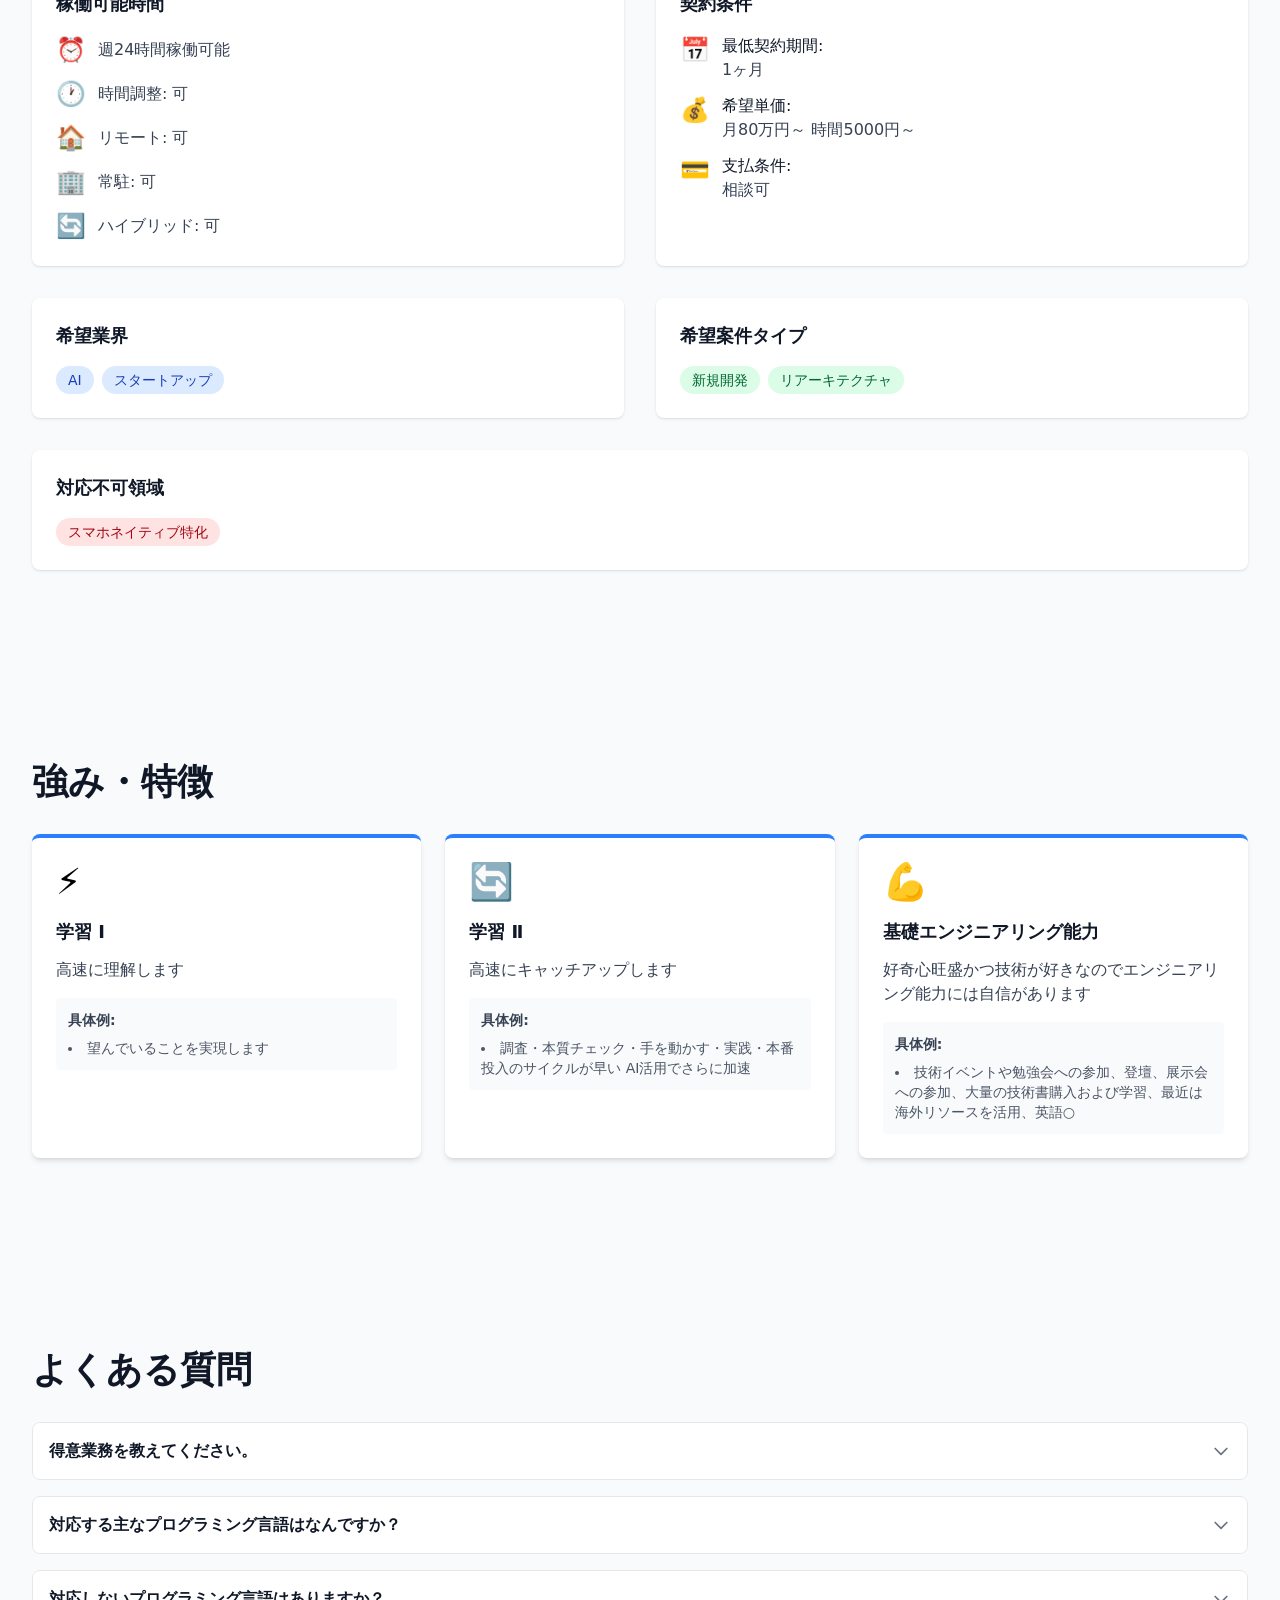
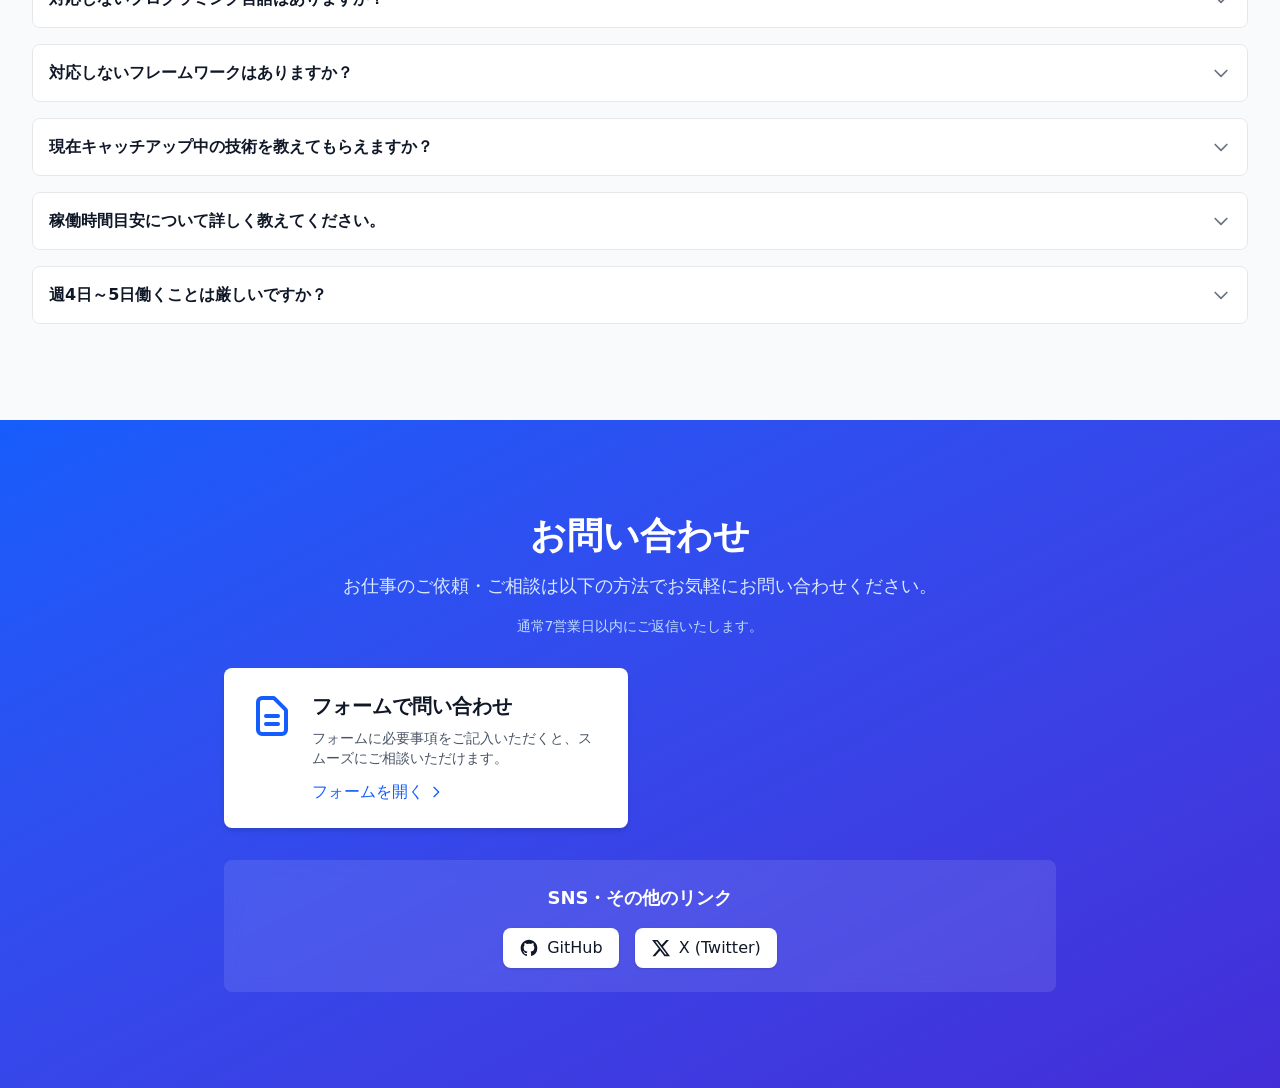
==== commit bab900b3: "conslidating update" ====
--- a/index.html
+++ b/index.html
@@ -66,8 +66,8 @@
 
       gtag("config", "G-JXW6S1HY9N");
     </script>
-    <script type="module" crossorigin src="/assets/index-DhJt363C.js"></script>
-    <link rel="stylesheet" crossorigin href="/assets/index-BIl8xlFz.css">
+    <script type="module" crossorigin src="/assets/index-BRUt758D.js"></script>
+    <link rel="stylesheet" crossorigin href="/assets/index-Bf9lImbB.css">
   </head>
   <body>
     <div id="root"></div>
--- a/assets/index-Bf9lImbB.css
+++ b/assets/index-Bf9lImbB.css
@@ -0,0 +1 @@
+@layer properties{@supports (((-webkit-hyphens:none)) and (not (margin-trim:inline))) or ((-moz-orient:inline) and (not (color:rgb(from red r g b)))){*,:before,:after,::backdrop{--tw-rotate-x:initial;--tw-rotate-y:initial;--tw-rotate-z:initial;--tw-skew-x:initial;--tw-skew-y:initial;--tw-font-weight:initial;--tw-gradient-position:initial;--tw-gradient-from:#0000;--tw-gradient-via:#0000;--tw-gradient-to:#0000;--tw-gradient-stops:initial;--tw-gradient-via-stops:initial;--tw-gradient-from-position:0%;--tw-gradient-via-position:50%;--tw-gradient-to-position:100%;--tw-shadow:0 0 #0000;--tw-shadow-color:initial;--tw-shadow-alpha:100%;--tw-inset-shadow:0 0 #0000;--tw-inset-shadow-color:initial;--tw-inset-shadow-alpha:100%;--tw-ring-color:initial;--tw-ring-shadow:0 0 #0000;--tw-inset-ring-color:initial;--tw-inset-ring-shadow:0 0 #0000;--tw-ring-inset:initial;--tw-ring-offset-width:0px;--tw-ring-offset-color:#fff;--tw-ring-offset-shadow:0 0 #0000;--tw-duration:initial;--tw-translate-x:0;--tw-translate-y:0;--tw-translate-z:0;--tw-border-style:solid;--tw-leading:initial;--tw-space-y-reverse:0;--tw-backdrop-blur:initial;--tw-backdrop-brightness:initial;--tw-backdrop-contrast:initial;--tw-backdrop-grayscale:initial;--tw-backdrop-hue-rotate:initial;--tw-backdrop-invert:initial;--tw-backdrop-opacity:initial;--tw-backdrop-saturate:initial;--tw-backdrop-sepia:initial}}}@layer theme{:root,:host{--font-sans:ui-sans-serif,system-ui,sans-serif,"Apple Color Emoji","Segoe UI Emoji","Segoe UI Symbol","Noto Color Emoji";--font-mono:ui-monospace,SFMono-Regular,Menlo,Monaco,Consolas,"Liberation Mono","Courier New",monospace;--color-red-100:oklch(93.6% .032 17.717);--color-red-600:oklch(57.7% .245 27.325);--color-red-800:oklch(44.4% .177 26.899);--color-orange-600:oklch(64.6% .222 41.116);--color-yellow-50:oklch(98.7% .026 102.212);--color-yellow-100:oklch(97.3% .071 103.193);--color-yellow-500:oklch(79.5% .184 86.047);--color-yellow-700:oklch(55.4% .135 66.442);--color-yellow-800:oklch(47.6% .114 61.907);--color-green-100:oklch(96.2% .044 156.743);--color-green-600:oklch(62.7% .194 149.214);--color-green-800:oklch(44.8% .119 151.328);--color-sky-600:oklch(58.8% .158 241.966);--color-blue-50:oklch(97% .014 254.604);--color-blue-100:oklch(93.2% .032 255.585);--color-blue-200:oklch(88.2% .059 254.128);--color-blue-400:oklch(70.7% .165 254.624);--color-blue-500:oklch(62.3% .214 259.815);--color-blue-600:oklch(54.6% .245 262.881);--color-blue-700:oklch(48.8% .243 264.376);--color-blue-800:oklch(42.4% .199 265.638);--color-indigo-700:oklch(45.7% .24 277.023);--color-indigo-900:oklch(35.9% .144 278.697);--color-violet-600:oklch(54.1% .281 293.009);--color-purple-600:oklch(55.8% .288 302.321);--color-gray-50:oklch(98.5% .002 247.839);--color-gray-100:oklch(96.7% .003 264.542);--color-gray-200:oklch(92.8% .006 264.531);--color-gray-400:oklch(70.7% .022 261.325);--color-gray-500:oklch(55.1% .027 264.364);--color-gray-600:oklch(44.6% .03 256.802);--color-gray-700:oklch(37.3% .034 259.733);--color-gray-800:oklch(27.8% .033 256.848);--color-gray-900:oklch(21% .034 264.665);--color-black:#000;--color-white:#fff;--spacing:.25rem;--container-2xl:42rem;--container-4xl:56rem;--container-7xl:80rem;--text-xs:.75rem;--text-xs--line-height:calc(1/.75);--text-sm:.875rem;--text-sm--line-height:calc(1.25/.875);--text-lg:1.125rem;--text-lg--line-height:calc(1.75/1.125);--text-xl:1.25rem;--text-xl--line-height:calc(1.75/1.25);--text-2xl:1.5rem;--text-2xl--line-height:calc(2/1.5);--text-3xl:1.875rem;--text-3xl--line-height: 1.2 ;--text-4xl:2.25rem;--text-4xl--line-height:calc(2.5/2.25);--text-6xl:3.75rem;--text-6xl--line-height:1;--font-weight-medium:500;--font-weight-semibold:600;--font-weight-bold:700;--leading-relaxed:1.625;--radius-md:.375rem;--radius-lg:.5rem;--animate-spin:spin 1s linear infinite;--animate-bounce:bounce 1s infinite;--blur-sm:8px;--default-transition-duration:.15s;--default-transition-timing-function:cubic-bezier(.4,0,.2,1);--default-font-family:var(--font-sans);--default-mono-font-family:var(--font-mono)}}@layer base{*,:after,:before,::backdrop{box-sizing:border-box;border:0 solid;margin:0;padding:0}::file-selector-button{box-sizing:border-box;border:0 solid;margin:0;padding:0}html,:host{-webkit-text-size-adjust:100%;tab-size:4;line-height:1.5;font-family:var(--default-font-family,ui-sans-serif,system-ui,sans-serif,"Apple Color Emoji","Segoe UI Emoji","Segoe UI Symbol","Noto Color Emoji");font-feature-settings:var(--default-font-feature-settings,normal);font-variation-settings:var(--default-font-variation-settings,normal);-webkit-tap-highlight-color:transparent}hr{height:0;color:inherit;border-top-width:1px}abbr:where([title]){-webkit-text-decoration:underline dotted;text-decoration:underline dotted}h1,h2,h3,h4,h5,h6{font-size:inherit;font-weight:inherit}a{color:inherit;-webkit-text-decoration:inherit;text-decoration:inherit}b,strong{font-weight:bolder}code,kbd,samp,pre{font-family:var(--default-mono-font-family,ui-monospace,SFMono-Regular,Menlo,Monaco,Consolas,"Liberation Mono","Courier New",monospace);font-feature-settings:var(--default-mono-font-feature-settings,normal);font-variation-settings:var(--default-mono-font-variation-settings,normal);font-size:1em}small{font-size:80%}sub,sup{vertical-align:baseline;font-size:75%;line-height:0;position:relative}sub{bottom:-.25em}sup{top:-.5em}table{text-indent:0;border-color:inherit;border-collapse:collapse}:-moz-focusring{outline:auto}progress{vertical-align:baseline}summary{display:list-item}ol,ul,menu{list-style:none}img,svg,video,canvas,audio,iframe,embed,object{vertical-align:middle;display:block}img,video{max-width:100%;height:auto}button,input,select,optgroup,textarea{font:inherit;font-feature-settings:inherit;font-variation-settings:inherit;letter-spacing:inherit;color:inherit;opacity:1;background-color:#0000;border-radius:0}::file-selector-button{font:inherit;font-feature-settings:inherit;font-variation-settings:inherit;letter-spacing:inherit;color:inherit;opacity:1;background-color:#0000;border-radius:0}:where(select:is([multiple],[size])) optgroup{font-weight:bolder}:where(select:is([multiple],[size])) optgroup option{padding-inline-start:20px}::file-selector-button{margin-inline-end:4px}::placeholder{opacity:1}@supports (not ((-webkit-appearance:-apple-pay-button))) or (contain-intrinsic-size:1px){::placeholder{color:currentColor}@supports (color:color-mix(in lab,red,red)){::placeholder{color:color-mix(in oklab,currentcolor 50%,transparent)}}}textarea{resize:vertical}::-webkit-search-decoration{-webkit-appearance:none}::-webkit-date-and-time-value{min-height:1lh;text-align:inherit}::-webkit-datetime-edit{display:inline-flex}::-webkit-datetime-edit-fields-wrapper{padding:0}::-webkit-datetime-edit{padding-block:0}::-webkit-datetime-edit-year-field{padding-block:0}::-webkit-datetime-edit-month-field{padding-block:0}::-webkit-datetime-edit-day-field{padding-block:0}::-webkit-datetime-edit-hour-field{padding-block:0}::-webkit-datetime-edit-minute-field{padding-block:0}::-webkit-datetime-edit-second-field{padding-block:0}::-webkit-datetime-edit-millisecond-field{padding-block:0}::-webkit-datetime-edit-meridiem-field{padding-block:0}::-webkit-calendar-picker-indicator{line-height:1}:-moz-ui-invalid{box-shadow:none}button,input:where([type=button],[type=reset],[type=submit]){appearance:button}::file-selector-button{appearance:button}::-webkit-inner-spin-button{height:auto}::-webkit-outer-spin-button{height:auto}[hidden]:where(:not([hidden=until-found])){display:none!important}}@layer components{.page-container{background-color:var(--color-gray-50);min-height:100vh}.page-loading,.page-error{background-color:var(--color-gray-50);justify-content:center;align-items:center;min-height:100vh;display:flex}.section{padding-block:calc(var(--spacing)*16)}@media(min-width:48rem){.section{padding-block:calc(var(--spacing)*24)}}.section-alt{background-color:var(--color-gray-50);padding-block:calc(var(--spacing)*16)}@media(min-width:48rem){.section-alt{padding-block:calc(var(--spacing)*24)}}.section-container{max-width:var(--container-7xl);padding-inline:calc(var(--spacing)*4);margin-inline:auto}@media(min-width:40rem){.section-container{padding-inline:calc(var(--spacing)*6)}}@media(min-width:64rem){.section-container{padding-inline:calc(var(--spacing)*8)}}.section-narrow{max-width:var(--container-4xl);padding-inline:calc(var(--spacing)*4);margin-inline:auto}@media(min-width:40rem){.section-narrow{padding-inline:calc(var(--spacing)*6)}}@media(min-width:64rem){.section-narrow{padding-inline:calc(var(--spacing)*8)}}.section-title{margin-bottom:calc(var(--spacing)*8);font-size:var(--text-3xl);line-height:var(--tw-leading,var(--text-3xl--line-height));--tw-font-weight:var(--font-weight-bold);font-weight:var(--font-weight-bold);color:var(--color-gray-900)}@media(min-width:48rem){.section-title{font-size:var(--text-4xl);line-height:var(--tw-leading,var(--text-4xl--line-height))}}.hero{--tw-gradient-position:to bottom right;justify-content:center;align-items:center;min-height:100vh;display:flex;position:relative;overflow:hidden}@supports (background-image:linear-gradient(in lab,red,red)){.hero{--tw-gradient-position:to bottom right in oklab}}.hero{background-image:linear-gradient(var(--tw-gradient-stops));--tw-gradient-from:var(--color-sky-600);--tw-gradient-via:var(--color-blue-400);--tw-gradient-via-stops:var(--tw-gradient-position),var(--tw-gradient-from)var(--tw-gradient-from-position),var(--tw-gradient-via)var(--tw-gradient-via-position),var(--tw-gradient-to)var(--tw-gradient-to-position);--tw-gradient-stops:var(--tw-gradient-via-stops,var(--tw-gradient-position),var(--tw-gradient-from)var(--tw-gradient-from-position),var(--tw-gradient-to)var(--tw-gradient-to-position));--tw-gradient-to:var(--color-violet-600);color:var(--color-white)}.hero-overlay{inset:calc(var(--spacing)*0);background-color:var(--color-black);opacity:.2;position:absolute}.hero-content{z-index:10;max-width:var(--container-4xl);padding-inline:calc(var(--spacing)*4);text-align:center;margin-inline:auto;position:relative}.hero-title{margin-bottom:calc(var(--spacing)*4);font-size:var(--text-4xl);line-height:var(--tw-leading,var(--text-4xl--line-height));--tw-font-weight:var(--font-weight-bold);font-weight:var(--font-weight-bold)}@media(min-width:48rem){.hero-title{font-size:var(--text-6xl);line-height:var(--tw-leading,var(--text-6xl--line-height))}}.hero-subtitle{margin-bottom:calc(var(--spacing)*6);font-size:var(--text-xl);line-height:var(--tw-leading,var(--text-xl--line-height));color:var(--color-blue-200)}@media(min-width:48rem){.hero-subtitle{font-size:var(--text-2xl);line-height:var(--tw-leading,var(--text-2xl--line-height))}}.hero-quote{margin-inline:auto;margin-bottom:calc(var(--spacing)*8);max-width:var(--container-2xl);font-size:var(--text-lg);line-height:var(--tw-leading,var(--text-lg--line-height));color:var(--color-gray-200);font-style:italic}@media(min-width:48rem){.hero-quote{font-size:var(--text-xl);line-height:var(--tw-leading,var(--text-xl--line-height))}}.hero-badges{margin-bottom:calc(var(--spacing)*8);justify-content:center;align-items:center;gap:calc(var(--spacing)*4);flex-direction:column;display:flex}@media(min-width:40rem){.hero-badges{flex-direction:row}}.hero-badge{background-color:#fff3;border-radius:3.40282e38px}@supports (color:color-mix(in lab,red,red)){.hero-badge{background-color:color-mix(in oklab,var(--color-white)20%,transparent)}}.hero-badge{padding-inline:calc(var(--spacing)*4);padding-block:calc(var(--spacing)*2);font-size:var(--text-sm);line-height:var(--tw-leading,var(--text-sm--line-height))}.hero-cta{background-color:var(--color-white);padding-inline:calc(var(--spacing)*8);padding-block:calc(var(--spacing)*3);--tw-font-weight:var(--font-weight-semibold);font-weight:var(--font-weight-semibold);color:var(--color-blue-700);--tw-shadow:0 10px 15px -3px var(--tw-shadow-color,#0000001a),0 4px 6px -4px var(--tw-shadow-color,#0000001a);box-shadow:var(--tw-inset-shadow),var(--tw-inset-ring-shadow),var(--tw-ring-offset-shadow),var(--tw-ring-shadow),var(--tw-shadow);transition-property:color,background-color,border-color,outline-color,text-decoration-color,fill,stroke,--tw-gradient-from,--tw-gradient-via,--tw-gradient-to;transition-timing-function:var(--tw-ease,var(--default-transition-timing-function));transition-duration:var(--tw-duration,var(--default-transition-duration));--tw-duration:.2s;border-radius:3.40282e38px;transition-duration:.2s}@media(hover:hover){.hero-cta:hover{background-color:var(--color-blue-50)}}.hero-socials{margin-top:calc(var(--spacing)*8);justify-content:center;gap:calc(var(--spacing)*4);display:flex}.hero-social-link{color:#fffc}@supports (color:color-mix(in lab,red,red)){.hero-social-link{color:color-mix(in oklab,var(--color-white)80%,transparent)}}.hero-social-link{transition-property:color,background-color,border-color,outline-color,text-decoration-color,fill,stroke,--tw-gradient-from,--tw-gradient-via,--tw-gradient-to;transition-timing-function:var(--tw-ease,var(--default-transition-timing-function));transition-duration:var(--tw-duration,var(--default-transition-duration))}@media(hover:hover){.hero-social-link:hover{color:var(--color-white)}}.hero-scroll-indicator{bottom:calc(var(--spacing)*8);--tw-translate-x: -50% ;translate:var(--tw-translate-x)var(--tw-translate-y);transform:var(--tw-rotate-x,)var(--tw-rotate-y,)var(--tw-rotate-z,)var(--tw-skew-x,)var(--tw-skew-y,);animation:var(--animate-bounce);position:absolute;left:50%}.card{border-radius:var(--radius-lg);background-color:var(--color-white);--tw-shadow:0 4px 6px -1px var(--tw-shadow-color,#0000001a),0 2px 4px -2px var(--tw-shadow-color,#0000001a);box-shadow:var(--tw-inset-shadow),var(--tw-inset-ring-shadow),var(--tw-ring-offset-shadow),var(--tw-ring-shadow),var(--tw-shadow);transition-property:box-shadow;transition-timing-function:var(--tw-ease,var(--default-transition-timing-function));transition-duration:var(--tw-duration,var(--default-transition-duration));--tw-duration:.2s;transition-duration:.2s}@media(hover:hover){.card:hover{--tw-shadow:0 10px 15px -3px var(--tw-shadow-color,#0000001a),0 4px 6px -4px var(--tw-shadow-color,#0000001a);box-shadow:var(--tw-inset-shadow),var(--tw-inset-ring-shadow),var(--tw-ring-offset-shadow),var(--tw-ring-shadow),var(--tw-shadow)}}.card-bordered{border-radius:var(--radius-lg);border-style:var(--tw-border-style);border-width:1px;border-color:var(--color-gray-200);background-color:var(--color-white);--tw-shadow:0 4px 6px -1px var(--tw-shadow-color,#0000001a),0 2px 4px -2px var(--tw-shadow-color,#0000001a);box-shadow:var(--tw-inset-shadow),var(--tw-inset-ring-shadow),var(--tw-ring-offset-shadow),var(--tw-ring-shadow),var(--tw-shadow);transition-property:box-shadow;transition-timing-function:var(--tw-ease,var(--default-transition-timing-function));transition-duration:var(--tw-duration,var(--default-transition-duration));--tw-duration:.2s;transition-duration:.2s}@media(hover:hover){.card-bordered:hover{--tw-shadow:0 10px 15px -3px var(--tw-shadow-color,#0000001a),0 4px 6px -4px var(--tw-shadow-color,#0000001a);box-shadow:var(--tw-inset-shadow),var(--tw-inset-ring-shadow),var(--tw-ring-offset-shadow),var(--tw-ring-shadow),var(--tw-shadow)}}.card-header{margin-bottom:calc(var(--spacing)*4);justify-content:space-between;align-items:flex-start;display:flex}.card-body{padding:calc(var(--spacing)*6)}.card-title{margin-bottom:calc(var(--spacing)*1);font-size:var(--text-xl);line-height:var(--tw-leading,var(--text-xl--line-height));--tw-font-weight:var(--font-weight-bold);font-weight:var(--font-weight-bold);color:var(--color-gray-900)}.card-title-lg{margin-bottom:calc(var(--spacing)*3);font-size:var(--text-lg);line-height:var(--tw-leading,var(--text-lg--line-height));--tw-font-weight:var(--font-weight-bold);font-weight:var(--font-weight-bold);color:var(--color-gray-900)}.card-subtitle{font-size:var(--text-sm);line-height:var(--tw-leading,var(--text-sm--line-height));color:var(--color-gray-500)}.card-text{color:var(--color-gray-700)}.card-highlight{border-top-style:var(--tw-border-style);border-top-width:4px;border-color:var(--color-blue-500)}.skill-card{border-radius:var(--radius-lg);border-style:var(--tw-border-style);border-width:1px;border-color:var(--color-gray-200);background-color:var(--color-white);padding:calc(var(--spacing)*4);--tw-shadow:0 1px 3px 0 var(--tw-shadow-color,#0000001a),0 1px 2px -1px var(--tw-shadow-color,#0000001a);box-shadow:var(--tw-inset-shadow),var(--tw-inset-ring-shadow),var(--tw-ring-offset-shadow),var(--tw-ring-shadow),var(--tw-shadow);transition-property:all;transition-timing-function:var(--tw-ease,var(--default-transition-timing-function));transition-duration:var(--tw-duration,var(--default-transition-duration));--tw-duration:.2s;transition-duration:.2s;position:relative}@media(hover:hover){.skill-card:hover{--tw-shadow:0 4px 6px -1px var(--tw-shadow-color,#0000001a),0 2px 4px -2px var(--tw-shadow-color,#0000001a);box-shadow:var(--tw-inset-shadow),var(--tw-inset-ring-shadow),var(--tw-ring-offset-shadow),var(--tw-ring-shadow),var(--tw-shadow)}}.skill-card-header{margin-bottom:calc(var(--spacing)*2);justify-content:space-between;align-items:center;display:flex}.skill-card-title{--tw-font-weight:var(--font-weight-bold);font-weight:var(--font-weight-bold);color:var(--color-gray-900)}.skill-years-badge{background-color:var(--color-blue-100);padding-inline:calc(var(--spacing)*2);padding-block:calc(var(--spacing)*1);font-size:var(--text-xs);line-height:var(--tw-leading,var(--text-xs--line-height));--tw-font-weight:var(--font-weight-medium);font-weight:var(--font-weight-medium);color:var(--color-blue-800);border-radius:.25rem}.skill-stars{margin-bottom:calc(var(--spacing)*2);font-size:var(--text-sm);line-height:var(--tw-leading,var(--text-sm--line-height));color:var(--color-yellow-500)}.skill-tooltip{right:calc(var(--spacing)*4);bottom:calc(var(--spacing)*-2);left:calc(var(--spacing)*4);z-index:10;background-color:var(--color-gray-800);padding:calc(var(--spacing)*2);font-size:var(--text-xs);line-height:var(--tw-leading,var(--text-xs--line-height));color:var(--color-white);opacity:0;transition-property:opacity;transition-timing-function:var(--tw-ease,var(--default-transition-timing-function));transition-duration:var(--tw-duration,var(--default-transition-duration));--tw-duration:.2s;border-radius:.25rem;transition-duration:.2s;position:absolute}@media(hover:hover){.skill-tooltip:is(:where(.group):hover *){opacity:1}}.project-card{border-radius:var(--radius-lg);border-style:var(--tw-border-style);border-width:1px;border-color:var(--color-gray-200);background-color:var(--color-white);padding:calc(var(--spacing)*6);--tw-shadow:0 4px 6px -1px var(--tw-shadow-color,#0000001a),0 2px 4px -2px var(--tw-shadow-color,#0000001a);box-shadow:var(--tw-inset-shadow),var(--tw-inset-ring-shadow),var(--tw-ring-offset-shadow),var(--tw-ring-shadow),var(--tw-shadow);transition-property:box-shadow;transition-timing-function:var(--tw-ease,var(--default-transition-timing-function));transition-duration:var(--tw-duration,var(--default-transition-duration));--tw-duration:.2s;transition-duration:.2s}@media(hover:hover){.project-card:hover{--tw-shadow:0 10px 15px -3px var(--tw-shadow-color,#0000001a),0 4px 6px -4px var(--tw-shadow-color,#0000001a);box-shadow:var(--tw-inset-shadow),var(--tw-inset-ring-shadow),var(--tw-ring-offset-shadow),var(--tw-ring-shadow),var(--tw-shadow)}}.project-link{color:var(--color-blue-600);transition-property:color,background-color,border-color,outline-color,text-decoration-color,fill,stroke,--tw-gradient-from,--tw-gradient-via,--tw-gradient-to;transition-timing-function:var(--tw-ease,var(--default-transition-timing-function));transition-duration:var(--tw-duration,var(--default-transition-duration))}@media(hover:hover){.project-link:hover{color:var(--color-blue-800)}}.project-meta{font-size:var(--text-sm);line-height:var(--tw-leading,var(--text-sm--line-height));color:var(--color-gray-600)}.project-meta-label{--tw-font-weight:var(--font-weight-semibold);font-weight:var(--font-weight-semibold)}.tech-tag{background-color:var(--color-gray-100);padding-inline:calc(var(--spacing)*2);padding-block:calc(var(--spacing)*1);font-size:var(--text-xs);line-height:var(--tw-leading,var(--text-xs--line-height));color:var(--color-gray-700);border-radius:.25rem}.challenge-box{background-color:var(--color-yellow-50);padding:calc(var(--spacing)*3);border-radius:.25rem}.challenge-title{margin-bottom:calc(var(--spacing)*1);font-size:var(--text-sm);line-height:var(--tw-leading,var(--text-sm--line-height));--tw-font-weight:var(--font-weight-semibold);font-weight:var(--font-weight-semibold);color:var(--color-yellow-800)}.challenge-text{font-size:var(--text-sm);line-height:var(--tw-leading,var(--text-sm--line-height));color:var(--color-yellow-700)}.certification-card{border-radius:var(--radius-lg);background-color:var(--color-white);padding:calc(var(--spacing)*6);--tw-shadow:0 4px 6px -1px var(--tw-shadow-color,#0000001a),0 2px 4px -2px var(--tw-shadow-color,#0000001a);box-shadow:var(--tw-inset-shadow),var(--tw-inset-ring-shadow),var(--tw-ring-offset-shadow),var(--tw-ring-shadow),var(--tw-shadow);transition-property:box-shadow;transition-timing-function:var(--tw-ease,var(--default-transition-timing-function));transition-duration:var(--tw-duration,var(--default-transition-duration));--tw-duration:.2s;transition-duration:.2s}@media(hover:hover){.certification-card:hover{--tw-shadow:0 10px 15px -3px var(--tw-shadow-color,#0000001a),0 4px 6px -4px var(--tw-shadow-color,#0000001a);box-shadow:var(--tw-inset-shadow),var(--tw-inset-ring-shadow),var(--tw-ring-offset-shadow),var(--tw-ring-shadow),var(--tw-shadow)}}.certification-title{margin-bottom:calc(var(--spacing)*2);font-size:var(--text-xl);line-height:var(--tw-leading,var(--text-xl--line-height));--tw-font-weight:var(--font-weight-bold);font-weight:var(--font-weight-bold);color:var(--color-gray-900)}.certification-link{align-items:center;gap:calc(var(--spacing)*2);transition-property:color,background-color,border-color,outline-color,text-decoration-color,fill,stroke,--tw-gradient-from,--tw-gradient-via,--tw-gradient-to;transition-timing-function:var(--tw-ease,var(--default-transition-timing-function));transition-duration:var(--tw-duration,var(--default-transition-duration));display:inline-flex}@media(hover:hover){.certification-link:hover{color:var(--color-blue-600)}}.certification-meta{gap:calc(var(--spacing)*2);font-size:var(--text-sm);line-height:var(--tw-leading,var(--text-sm--line-height));color:var(--color-gray-600);flex-wrap:wrap;display:flex}.certification-meta-item{align-items:center;gap:calc(var(--spacing)*1);display:flex}.certification-divider{color:var(--color-gray-400)}.credential-badge{border-radius:var(--radius-md);background-color:var(--color-gray-100);padding-inline:calc(var(--spacing)*3);padding-block:calc(var(--spacing)*1);font-family:var(--font-mono);font-size:var(--text-sm);line-height:var(--tw-leading,var(--text-sm--line-height));color:var(--color-gray-700);display:inline-block}.cert-description{margin-bottom:calc(var(--spacing)*3);font-size:var(--text-sm);line-height:var(--tw-leading,var(--text-sm--line-height));--tw-leading:var(--leading-relaxed);line-height:var(--leading-relaxed);color:var(--color-gray-700)}.cert-expiry{align-items:center;gap:calc(var(--spacing)*1);font-size:var(--text-xs);line-height:var(--tw-leading,var(--text-xs--line-height));color:var(--color-gray-500);display:flex}.status-badge{padding-inline:calc(var(--spacing)*3);padding-block:calc(var(--spacing)*1);font-size:var(--text-xs);line-height:var(--tw-leading,var(--text-xs--line-height));--tw-font-weight:var(--font-weight-medium);font-weight:var(--font-weight-medium);border-radius:3.40282e38px;align-items:center;display:inline-flex}.status-badge-valid{background-color:var(--color-green-100);color:var(--color-green-800)}.status-badge-expiring{background-color:var(--color-yellow-100);color:var(--color-yellow-800)}.status-badge-expired{background-color:var(--color-red-100);color:var(--color-red-800)}.strength-card{border-radius:var(--radius-lg);border-top-style:var(--tw-border-style);border-top-width:4px;border-color:var(--color-blue-500);background-color:var(--color-white);padding:calc(var(--spacing)*6);--tw-shadow:0 4px 6px -1px var(--tw-shadow-color,#0000001a),0 2px 4px -2px var(--tw-shadow-color,#0000001a);box-shadow:var(--tw-inset-shadow),var(--tw-inset-ring-shadow),var(--tw-ring-offset-shadow),var(--tw-ring-shadow),var(--tw-shadow)}.strength-icon{margin-bottom:calc(var(--spacing)*4);font-size:var(--text-4xl);line-height:var(--tw-leading,var(--text-4xl--line-height))}.strength-example-box{background-color:var(--color-gray-50);padding:calc(var(--spacing)*3);border-radius:.25rem}.strength-example-title{margin-bottom:calc(var(--spacing)*2);font-size:var(--text-sm);line-height:var(--tw-leading,var(--text-sm--line-height));--tw-font-weight:var(--font-weight-semibold);font-weight:var(--font-weight-semibold);color:var(--color-gray-700)}.conditions-grid{gap:calc(var(--spacing)*8);grid-template-columns:repeat(1,minmax(0,1fr));display:grid}@media(min-width:48rem){.conditions-grid{grid-template-columns:repeat(2,minmax(0,1fr))}}.conditions-card,.conditions-card-full{border-radius:var(--radius-lg);background-color:var(--color-white);padding:calc(var(--spacing)*6);--tw-shadow:0 1px 3px 0 var(--tw-shadow-color,#0000001a),0 1px 2px -1px var(--tw-shadow-color,#0000001a);box-shadow:var(--tw-inset-shadow),var(--tw-inset-ring-shadow),var(--tw-ring-offset-shadow),var(--tw-ring-shadow),var(--tw-shadow)}@media(min-width:48rem){.conditions-card-full{grid-column:span 2/span 2}}.conditions-title{margin-bottom:calc(var(--spacing)*4);font-size:var(--text-lg);line-height:var(--tw-leading,var(--text-lg--line-height));--tw-font-weight:var(--font-weight-semibold);font-weight:var(--font-weight-semibold);color:var(--color-gray-900)}:where(.conditions-list>:not(:last-child)){--tw-space-y-reverse:0;margin-block-start:calc(calc(var(--spacing)*3)*var(--tw-space-y-reverse));margin-block-end:calc(calc(var(--spacing)*3)*calc(1 - var(--tw-space-y-reverse)))}.conditions-item{align-items:center;display:flex}.conditions-item-start{align-items:flex-start;display:flex}.conditions-icon{margin-right:calc(var(--spacing)*3);font-size:var(--text-2xl);line-height:var(--tw-leading,var(--text-2xl--line-height))}.conditions-text{color:var(--color-gray-700)}.conditions-label{--tw-font-weight:var(--font-weight-medium);font-weight:var(--font-weight-medium);color:var(--color-gray-900)}.industry-tag{background-color:var(--color-blue-100);padding-inline:calc(var(--spacing)*3);padding-block:calc(var(--spacing)*1);font-size:var(--text-sm);line-height:var(--tw-leading,var(--text-sm--line-height));color:var(--color-blue-800);border-radius:3.40282e38px}.project-type-tag{background-color:var(--color-green-100);padding-inline:calc(var(--spacing)*3);padding-block:calc(var(--spacing)*1);font-size:var(--text-sm);line-height:var(--tw-leading,var(--text-sm--line-height));color:var(--color-green-800);border-radius:3.40282e38px}.excluded-tag{background-color:var(--color-red-100);padding-inline:calc(var(--spacing)*3);padding-block:calc(var(--spacing)*1);font-size:var(--text-sm);line-height:var(--tw-leading,var(--text-sm--line-height));color:var(--color-red-800);border-radius:3.40282e38px}:where(.faq-container>:not(:last-child)){--tw-space-y-reverse:0;margin-block-start:calc(calc(var(--spacing)*4)*var(--tw-space-y-reverse));margin-block-end:calc(calc(var(--spacing)*4)*calc(1 - var(--tw-space-y-reverse)))}.faq-item{border-radius:var(--radius-lg);border-style:var(--tw-border-style);border-width:1px;border-color:var(--color-gray-200);overflow:hidden}.faq-question{background-color:var(--color-white);width:100%;padding:calc(var(--spacing)*4);text-align:left;transition-property:color,background-color,border-color,outline-color,text-decoration-color,fill,stroke,--tw-gradient-from,--tw-gradient-via,--tw-gradient-to;transition-timing-function:var(--tw-ease,var(--default-transition-timing-function));transition-duration:var(--tw-duration,var(--default-transition-duration));justify-content:space-between;align-items:center;display:flex}@media(hover:hover){.faq-question:hover{background-color:var(--color-gray-50)}}.faq-question-text{--tw-font-weight:var(--font-weight-semibold);font-weight:var(--font-weight-semibold);color:var(--color-gray-900)}.faq-icon{height:calc(var(--spacing)*5);width:calc(var(--spacing)*5);color:var(--color-gray-500);transition-property:transform,translate,scale,rotate;transition-timing-function:var(--tw-ease,var(--default-transition-timing-function));transition-duration:var(--tw-duration,var(--default-transition-duration));--tw-duration:.2s;transition-duration:.2s}.faq-icon-open{rotate:180deg}.faq-answer-container{transition-property:all;transition-timing-function:var(--tw-ease,var(--default-transition-timing-function));transition-duration:var(--tw-duration,var(--default-transition-duration));--tw-duration:.2s;transition-duration:.2s;overflow:hidden}.faq-answer{border-top-style:var(--tw-border-style);border-top-width:1px;border-color:var(--color-gray-200);background-color:var(--color-gray-50);padding:calc(var(--spacing)*4);color:var(--color-gray-700)}.contact-section{--tw-gradient-position:to bottom right}@supports (background-image:linear-gradient(in lab,red,red)){.contact-section{--tw-gradient-position:to bottom right in oklab}}.contact-section{background-image:linear-gradient(var(--tw-gradient-stops));--tw-gradient-from:var(--color-blue-600);--tw-gradient-to:var(--color-indigo-700);--tw-gradient-stops:var(--tw-gradient-via-stops,var(--tw-gradient-position),var(--tw-gradient-from)var(--tw-gradient-from-position),var(--tw-gradient-to)var(--tw-gradient-to-position));padding-block:calc(var(--spacing)*16);color:var(--color-white)}@media(min-width:48rem){.contact-section{padding-block:calc(var(--spacing)*24)}}.contact-header{margin-bottom:calc(var(--spacing)*8);text-align:center}.contact-title{margin-bottom:calc(var(--spacing)*4);font-size:var(--text-3xl);line-height:var(--tw-leading,var(--text-3xl--line-height));--tw-font-weight:var(--font-weight-bold);font-weight:var(--font-weight-bold)}@media(min-width:48rem){.contact-title{font-size:var(--text-4xl);line-height:var(--tw-leading,var(--text-4xl--line-height))}}.contact-description{margin-bottom:calc(var(--spacing)*4);font-size:var(--text-lg);line-height:var(--tw-leading,var(--text-lg--line-height));color:var(--color-blue-100)}.contact-note{font-size:var(--text-sm);line-height:var(--tw-leading,var(--text-sm--line-height));color:var(--color-blue-200)}.contact-grid{margin-bottom:calc(var(--spacing)*8);gap:calc(var(--spacing)*6);grid-template-columns:repeat(1,minmax(0,1fr));display:grid}@media(min-width:48rem){.contact-grid{grid-template-columns:repeat(2,minmax(0,1fr))}}.contact-card{cursor:pointer;border-radius:var(--radius-lg);background-color:var(--color-white);width:100%;padding:calc(var(--spacing)*6);text-align:left;--tw-shadow:0 4px 6px -1px var(--tw-shadow-color,#0000001a),0 2px 4px -2px var(--tw-shadow-color,#0000001a);box-shadow:var(--tw-inset-shadow),var(--tw-inset-ring-shadow),var(--tw-ring-offset-shadow),var(--tw-ring-shadow),var(--tw-shadow);transition-property:box-shadow;transition-timing-function:var(--tw-ease,var(--default-transition-timing-function));transition-duration:var(--tw-duration,var(--default-transition-duration));display:block}@media(hover:hover){.contact-card:hover{--tw-shadow:0 10px 15px -3px var(--tw-shadow-color,#0000001a),0 4px 6px -4px var(--tw-shadow-color,#0000001a);box-shadow:var(--tw-inset-shadow),var(--tw-inset-ring-shadow),var(--tw-ring-offset-shadow),var(--tw-ring-shadow),var(--tw-shadow)}}.contact-card-link{border-radius:var(--radius-lg);background-color:var(--color-white);padding:calc(var(--spacing)*6);--tw-shadow:0 4px 6px -1px var(--tw-shadow-color,#0000001a),0 2px 4px -2px var(--tw-shadow-color,#0000001a);box-shadow:var(--tw-inset-shadow),var(--tw-inset-ring-shadow),var(--tw-ring-offset-shadow),var(--tw-ring-shadow),var(--tw-shadow);transition-property:box-shadow;transition-timing-function:var(--tw-ease,var(--default-transition-timing-function));transition-duration:var(--tw-duration,var(--default-transition-duration));display:block}@media(hover:hover){.contact-card-link:hover{--tw-shadow:0 10px 15px -3px var(--tw-shadow-color,#0000001a),0 4px 6px -4px var(--tw-shadow-color,#0000001a);box-shadow:var(--tw-inset-shadow),var(--tw-inset-ring-shadow),var(--tw-ring-offset-shadow),var(--tw-ring-shadow),var(--tw-shadow)}}.contact-card-content{align-items:flex-start;gap:calc(var(--spacing)*4);display:flex}.contact-card-icon{flex-shrink:0}.contact-card-icon-blue{height:calc(var(--spacing)*12);width:calc(var(--spacing)*12);color:var(--color-blue-600)}.contact-card-icon-green{height:calc(var(--spacing)*12);width:calc(var(--spacing)*12);color:var(--color-green-600)}.contact-card-body{flex:1}.contact-card-title{margin-bottom:calc(var(--spacing)*2);font-size:var(--text-xl);line-height:var(--tw-leading,var(--text-xl--line-height));--tw-font-weight:var(--font-weight-bold);font-weight:var(--font-weight-bold);color:var(--color-gray-900)}.contact-card-text{margin-bottom:calc(var(--spacing)*3);font-size:var(--text-sm);line-height:var(--tw-leading,var(--text-sm--line-height));color:var(--color-gray-600)}.contact-card-action{--tw-font-weight:var(--font-weight-medium);font-weight:var(--font-weight-medium);color:var(--color-blue-600);align-items:center;display:inline-flex}.contact-card-email{--tw-font-weight:var(--font-weight-medium);font-weight:var(--font-weight-medium);word-break:break-all;color:var(--color-green-600);align-items:center;display:inline-flex}.social-container{border-radius:var(--radius-lg);background-color:#ffffff1a}@supports (color:color-mix(in lab,red,red)){.social-container{background-color:color-mix(in oklab,var(--color-white)10%,transparent)}}.social-container{padding:calc(var(--spacing)*6);--tw-backdrop-blur:blur(var(--blur-sm));-webkit-backdrop-filter:var(--tw-backdrop-blur,)var(--tw-backdrop-brightness,)var(--tw-backdrop-contrast,)var(--tw-backdrop-grayscale,)var(--tw-backdrop-hue-rotate,)var(--tw-backdrop-invert,)var(--tw-backdrop-opacity,)var(--tw-backdrop-saturate,)var(--tw-backdrop-sepia,);backdrop-filter:var(--tw-backdrop-blur,)var(--tw-backdrop-brightness,)var(--tw-backdrop-contrast,)var(--tw-backdrop-grayscale,)var(--tw-backdrop-hue-rotate,)var(--tw-backdrop-invert,)var(--tw-backdrop-opacity,)var(--tw-backdrop-saturate,)var(--tw-backdrop-sepia,)}.social-title{margin-bottom:calc(var(--spacing)*4);text-align:center;font-size:var(--text-lg);line-height:var(--tw-leading,var(--text-lg--line-height));--tw-font-weight:var(--font-weight-bold);font-weight:var(--font-weight-bold);color:var(--color-white)}.social-links{justify-content:center;gap:calc(var(--spacing)*4);flex-wrap:wrap;display:flex}.social-link{align-items:center;gap:calc(var(--spacing)*2);border-radius:var(--radius-lg);background-color:var(--color-white);padding-inline:calc(var(--spacing)*4);padding-block:calc(var(--spacing)*2);color:var(--color-gray-900);--tw-shadow:0 1px 3px 0 var(--tw-shadow-color,#0000001a),0 1px 2px -1px var(--tw-shadow-color,#0000001a);box-shadow:var(--tw-inset-shadow),var(--tw-inset-ring-shadow),var(--tw-ring-offset-shadow),var(--tw-ring-shadow),var(--tw-shadow);transition-property:box-shadow;transition-timing-function:var(--tw-ease,var(--default-transition-timing-function));transition-duration:var(--tw-duration,var(--default-transition-duration));display:inline-flex}@media(hover:hover){.social-link:hover{--tw-shadow:0 4px 6px -1px var(--tw-shadow-color,#0000001a),0 2px 4px -2px var(--tw-shadow-color,#0000001a);box-shadow:var(--tw-inset-shadow),var(--tw-inset-ring-shadow),var(--tw-ring-offset-shadow),var(--tw-ring-shadow),var(--tw-shadow)}}.social-link-linkedin{align-items:center;gap:calc(var(--spacing)*2);border-radius:var(--radius-lg);background-color:var(--color-white);padding-inline:calc(var(--spacing)*4);padding-block:calc(var(--spacing)*2);color:var(--color-blue-600);--tw-shadow:0 1px 3px 0 var(--tw-shadow-color,#0000001a),0 1px 2px -1px var(--tw-shadow-color,#0000001a);box-shadow:var(--tw-inset-shadow),var(--tw-inset-ring-shadow),var(--tw-ring-offset-shadow),var(--tw-ring-shadow),var(--tw-shadow);transition-property:box-shadow;transition-timing-function:var(--tw-ease,var(--default-transition-timing-function));transition-duration:var(--tw-duration,var(--default-transition-duration));display:inline-flex}@media(hover:hover){.social-link-linkedin:hover{--tw-shadow:0 4px 6px -1px var(--tw-shadow-color,#0000001a),0 2px 4px -2px var(--tw-shadow-color,#0000001a);box-shadow:var(--tw-inset-shadow),var(--tw-inset-ring-shadow),var(--tw-ring-offset-shadow),var(--tw-ring-shadow),var(--tw-shadow)}}.social-link-purple{align-items:center;gap:calc(var(--spacing)*2);border-radius:var(--radius-lg);background-color:var(--color-white);padding-inline:calc(var(--spacing)*4);padding-block:calc(var(--spacing)*2);color:var(--color-purple-600);--tw-shadow:0 1px 3px 0 var(--tw-shadow-color,#0000001a),0 1px 2px -1px var(--tw-shadow-color,#0000001a);box-shadow:var(--tw-inset-shadow),var(--tw-inset-ring-shadow),var(--tw-ring-offset-shadow),var(--tw-ring-shadow),var(--tw-shadow);transition-property:box-shadow;transition-timing-function:var(--tw-ease,var(--default-transition-timing-function));transition-duration:var(--tw-duration,var(--default-transition-duration));display:inline-flex}@media(hover:hover){.social-link-purple:hover{--tw-shadow:0 4px 6px -1px var(--tw-shadow-color,#0000001a),0 2px 4px -2px var(--tw-shadow-color,#0000001a);box-shadow:var(--tw-inset-shadow),var(--tw-inset-ring-shadow),var(--tw-ring-offset-shadow),var(--tw-ring-shadow),var(--tw-shadow)}}.social-link-orange{align-items:center;gap:calc(var(--spacing)*2);border-radius:var(--radius-lg);background-color:var(--color-white);padding-inline:calc(var(--spacing)*4);padding-block:calc(var(--spacing)*2);color:var(--color-orange-600);--tw-shadow:0 1px 3px 0 var(--tw-shadow-color,#0000001a),0 1px 2px -1px var(--tw-shadow-color,#0000001a);box-shadow:var(--tw-inset-shadow),var(--tw-inset-ring-shadow),var(--tw-ring-offset-shadow),var(--tw-ring-shadow),var(--tw-shadow);transition-property:box-shadow;transition-timing-function:var(--tw-ease,var(--default-transition-timing-function));transition-duration:var(--tw-duration,var(--default-transition-duration));display:inline-flex}@media(hover:hover){.social-link-orange:hover{--tw-shadow:0 4px 6px -1px var(--tw-shadow-color,#0000001a),0 2px 4px -2px var(--tw-shadow-color,#0000001a);box-shadow:var(--tw-inset-shadow),var(--tw-inset-ring-shadow),var(--tw-ring-offset-shadow),var(--tw-ring-shadow),var(--tw-shadow)}}.modal-overlay{inset:calc(var(--spacing)*0);z-index:50;background-color:#00000080;justify-content:center;align-items:center;display:flex;position:fixed}@supports (color:color-mix(in lab,red,red)){.modal-overlay{background-color:color-mix(in oklab,var(--color-black)50%,transparent)}}.modal-overlay{padding:calc(var(--spacing)*4)}.modal-container{width:100%;max-height:90vh;max-width:var(--container-4xl);border-radius:var(--radius-lg);background-color:var(--color-white);--tw-shadow:0 20px 25px -5px var(--tw-shadow-color,#0000001a),0 8px 10px -6px var(--tw-shadow-color,#0000001a);box-shadow:var(--tw-inset-shadow),var(--tw-inset-ring-shadow),var(--tw-ring-offset-shadow),var(--tw-ring-shadow),var(--tw-shadow);overflow:hidden}.modal-header{border-bottom-style:var(--tw-border-style);padding:calc(var(--spacing)*4);border-bottom-width:1px;justify-content:space-between;align-items:center;display:flex}.modal-title{font-size:var(--text-xl);line-height:var(--tw-leading,var(--text-xl--line-height));--tw-font-weight:var(--font-weight-bold);font-weight:var(--font-weight-bold);color:var(--color-gray-900)}.modal-close{color:var(--color-gray-500);transition-property:color,background-color,border-color,outline-color,text-decoration-color,fill,stroke,--tw-gradient-from,--tw-gradient-via,--tw-gradient-to;transition-timing-function:var(--tw-ease,var(--default-transition-timing-function));transition-duration:var(--tw-duration,var(--default-transition-duration))}@media(hover:hover){.modal-close:hover{color:var(--color-gray-700)}}.modal-body{overflow:auto}.loading-container{text-align:center}.loading-spinner{margin-inline:auto;margin-bottom:calc(var(--spacing)*4);height:calc(var(--spacing)*12);width:calc(var(--spacing)*12);animation:var(--animate-spin);border-bottom-style:var(--tw-border-style);border-bottom-width:2px;border-color:var(--color-blue-600);border-radius:3.40282e38px}.loading-text{color:var(--color-gray-600)}.error-text{margin-bottom:calc(var(--spacing)*4);color:var(--color-red-600)}.btn{padding-inline:calc(var(--spacing)*4);padding-block:calc(var(--spacing)*2);transition-property:color,background-color,border-color,outline-color,text-decoration-color,fill,stroke,--tw-gradient-from,--tw-gradient-via,--tw-gradient-to;transition-timing-function:var(--tw-ease,var(--default-transition-timing-function));transition-duration:var(--tw-duration,var(--default-transition-duration));border-radius:.25rem}.btn-primary{background-color:var(--color-blue-600);padding-inline:calc(var(--spacing)*4);padding-block:calc(var(--spacing)*2);color:var(--color-white);transition-property:color,background-color,border-color,outline-color,text-decoration-color,fill,stroke,--tw-gradient-from,--tw-gradient-via,--tw-gradient-to;transition-timing-function:var(--tw-ease,var(--default-transition-timing-function));transition-duration:var(--tw-duration,var(--default-transition-duration));border-radius:.25rem}@media(hover:hover){.btn-primary:hover{background-color:var(--color-blue-700)}}.btn-white{background-color:var(--color-white);padding-inline:calc(var(--spacing)*8);padding-block:calc(var(--spacing)*3);--tw-font-weight:var(--font-weight-semibold);font-weight:var(--font-weight-semibold);color:var(--color-blue-700);--tw-shadow:0 10px 15px -3px var(--tw-shadow-color,#0000001a),0 4px 6px -4px var(--tw-shadow-color,#0000001a);box-shadow:var(--tw-inset-shadow),var(--tw-inset-ring-shadow),var(--tw-ring-offset-shadow),var(--tw-ring-shadow),var(--tw-shadow);transition-property:color,background-color,border-color,outline-color,text-decoration-color,fill,stroke,--tw-gradient-from,--tw-gradient-via,--tw-gradient-to;transition-timing-function:var(--tw-ease,var(--default-transition-timing-function));transition-duration:var(--tw-duration,var(--default-transition-duration));--tw-duration:.2s;border-radius:3.40282e38px;transition-duration:.2s}@media(hover:hover){.btn-white:hover{background-color:var(--color-blue-50)}}.grid-2{gap:calc(var(--spacing)*6);grid-template-columns:repeat(1,minmax(0,1fr));display:grid}@media(min-width:64rem){.grid-2{grid-template-columns:repeat(2,minmax(0,1fr))}}.grid-3{gap:calc(var(--spacing)*6);grid-template-columns:repeat(1,minmax(0,1fr));display:grid}@media(min-width:48rem){.grid-3{grid-template-columns:repeat(3,minmax(0,1fr))}}.grid-skills{gap:calc(var(--spacing)*4);grid-template-columns:repeat(1,minmax(0,1fr));display:grid}@media(min-width:40rem){.grid-skills{grid-template-columns:repeat(2,minmax(0,1fr))}}@media(min-width:64rem){.grid-skills{grid-template-columns:repeat(3,minmax(0,1fr))}}:where(.space-y-lg>:not(:last-child)){--tw-space-y-reverse:0;margin-block-start:calc(calc(var(--spacing)*12)*var(--tw-space-y-reverse));margin-block-end:calc(calc(var(--spacing)*12)*calc(1 - var(--tw-space-y-reverse)))}.tag-container{gap:calc(var(--spacing)*2);flex-wrap:wrap;display:flex}.list-disc-space{list-style-type:disc;list-style-position:inside}:where(.list-disc-space>:not(:last-child)){--tw-space-y-reverse:0;margin-block-start:calc(calc(var(--spacing)*1)*var(--tw-space-y-reverse));margin-block-end:calc(calc(var(--spacing)*1)*calc(1 - var(--tw-space-y-reverse)))}.list-disc-space{font-size:var(--text-sm);line-height:var(--tw-leading,var(--text-sm--line-height));color:var(--color-gray-700)}.cert-empty{border-radius:var(--radius-lg);background-color:var(--color-gray-50);padding-block:calc(var(--spacing)*12);text-align:center}.cert-empty-icon{margin-inline:auto;margin-bottom:calc(var(--spacing)*4);height:calc(var(--spacing)*16);width:calc(var(--spacing)*16);color:var(--color-gray-400)}.cert-empty-title{font-size:var(--text-lg);line-height:var(--tw-leading,var(--text-lg--line-height));color:var(--color-gray-600)}.cert-empty-text{margin-top:calc(var(--spacing)*2);font-size:var(--text-sm);line-height:var(--tw-leading,var(--text-sm--line-height));color:var(--color-gray-500)}}@layer utilities{.mb-2{margin-bottom:calc(var(--spacing)*2)}.mb-3{margin-bottom:calc(var(--spacing)*3)}.mb-4{margin-bottom:calc(var(--spacing)*4)}.ml-1{margin-left:calc(var(--spacing)*1)}.ml-4{margin-left:calc(var(--spacing)*4)}.h-4{height:calc(var(--spacing)*4)}.h-5{height:calc(var(--spacing)*5)}.h-6{height:calc(var(--spacing)*6)}.max-h-0{max-height:calc(var(--spacing)*0)}.max-h-96{max-height:calc(var(--spacing)*96)}.w-4{width:calc(var(--spacing)*4)}.w-5{width:calc(var(--spacing)*5)}.w-6{width:calc(var(--spacing)*6)}.flex-1{flex:1}.transform{transform:var(--tw-rotate-x,)var(--tw-rotate-y,)var(--tw-rotate-z,)var(--tw-skew-x,)var(--tw-skew-y,)}.text-sm{font-size:var(--text-sm);line-height:var(--tw-leading,var(--text-sm--line-height))}.text-xl{font-size:var(--text-xl);line-height:var(--tw-leading,var(--text-xl--line-height))}.font-semibold{--tw-font-weight:var(--font-weight-semibold);font-weight:var(--font-weight-semibold)}.text-gray-600{color:var(--color-gray-600)}.text-gray-800{color:var(--color-gray-800)}.text-gray-900{color:var(--color-gray-900)}.text-indigo-900{color:var(--color-indigo-900)}.text-white{color:var(--color-white)}}@property --tw-rotate-x{syntax:"*";inherits:false}@property --tw-rotate-y{syntax:"*";inherits:false}@property --tw-rotate-z{syntax:"*";inherits:false}@property --tw-skew-x{syntax:"*";inherits:false}@property --tw-skew-y{syntax:"*";inherits:false}@property --tw-font-weight{syntax:"*";inherits:false}@property --tw-gradient-position{syntax:"*";inherits:false}@property --tw-gradient-from{syntax:"<color>";inherits:false;initial-value:#0000}@property --tw-gradient-via{syntax:"<color>";inherits:false;initial-value:#0000}@property --tw-gradient-to{syntax:"<color>";inherits:false;initial-value:#0000}@property --tw-gradient-stops{syntax:"*";inherits:false}@property --tw-gradient-via-stops{syntax:"*";inherits:false}@property --tw-gradient-from-position{syntax:"<length-percentage>";inherits:false;initial-value:0%}@property --tw-gradient-via-position{syntax:"<length-percentage>";inherits:false;initial-value:50%}@property --tw-gradient-to-position{syntax:"<length-percentage>";inherits:false;initial-value:100%}@property --tw-shadow{syntax:"*";inherits:false;initial-value:0 0 #0000}@property --tw-shadow-color{syntax:"*";inherits:false}@property --tw-shadow-alpha{syntax:"<percentage>";inherits:false;initial-value:100%}@property --tw-inset-shadow{syntax:"*";inherits:false;initial-value:0 0 #0000}@property --tw-inset-shadow-color{syntax:"*";inherits:false}@property --tw-inset-shadow-alpha{syntax:"<percentage>";inherits:false;initial-value:100%}@property --tw-ring-color{syntax:"*";inherits:false}@property --tw-ring-shadow{syntax:"*";inherits:false;initial-value:0 0 #0000}@property --tw-inset-ring-color{syntax:"*";inherits:false}@property --tw-inset-ring-shadow{syntax:"*";inherits:false;initial-value:0 0 #0000}@property --tw-ring-inset{syntax:"*";inherits:false}@property --tw-ring-offset-width{syntax:"<length>";inherits:false;initial-value:0}@property --tw-ring-offset-color{syntax:"*";inherits:false;initial-value:#fff}@property --tw-ring-offset-shadow{syntax:"*";inherits:false;initial-value:0 0 #0000}@property --tw-duration{syntax:"*";inherits:false}@property --tw-translate-x{syntax:"*";inherits:false;initial-value:0}@property --tw-translate-y{syntax:"*";inherits:false;initial-value:0}@property --tw-translate-z{syntax:"*";inherits:false;initial-value:0}@property --tw-border-style{syntax:"*";inherits:false;initial-value:solid}@property --tw-leading{syntax:"*";inherits:false}@property --tw-space-y-reverse{syntax:"*";inherits:false;initial-value:0}@property --tw-backdrop-blur{syntax:"*";inherits:false}@property --tw-backdrop-brightness{syntax:"*";inherits:false}@property --tw-backdrop-contrast{syntax:"*";inherits:false}@property --tw-backdrop-grayscale{syntax:"*";inherits:false}@property --tw-backdrop-hue-rotate{syntax:"*";inherits:false}@property --tw-backdrop-invert{syntax:"*";inherits:false}@property --tw-backdrop-opacity{syntax:"*";inherits:false}@property --tw-backdrop-saturate{syntax:"*";inherits:false}@property --tw-backdrop-sepia{syntax:"*";inherits:false}@keyframes spin{to{transform:rotate(360deg)}}@keyframes bounce{0%,to{animation-timing-function:cubic-bezier(.8,0,1,1);transform:translateY(-25%)}50%{animation-timing-function:cubic-bezier(0,0,.2,1);transform:none}}
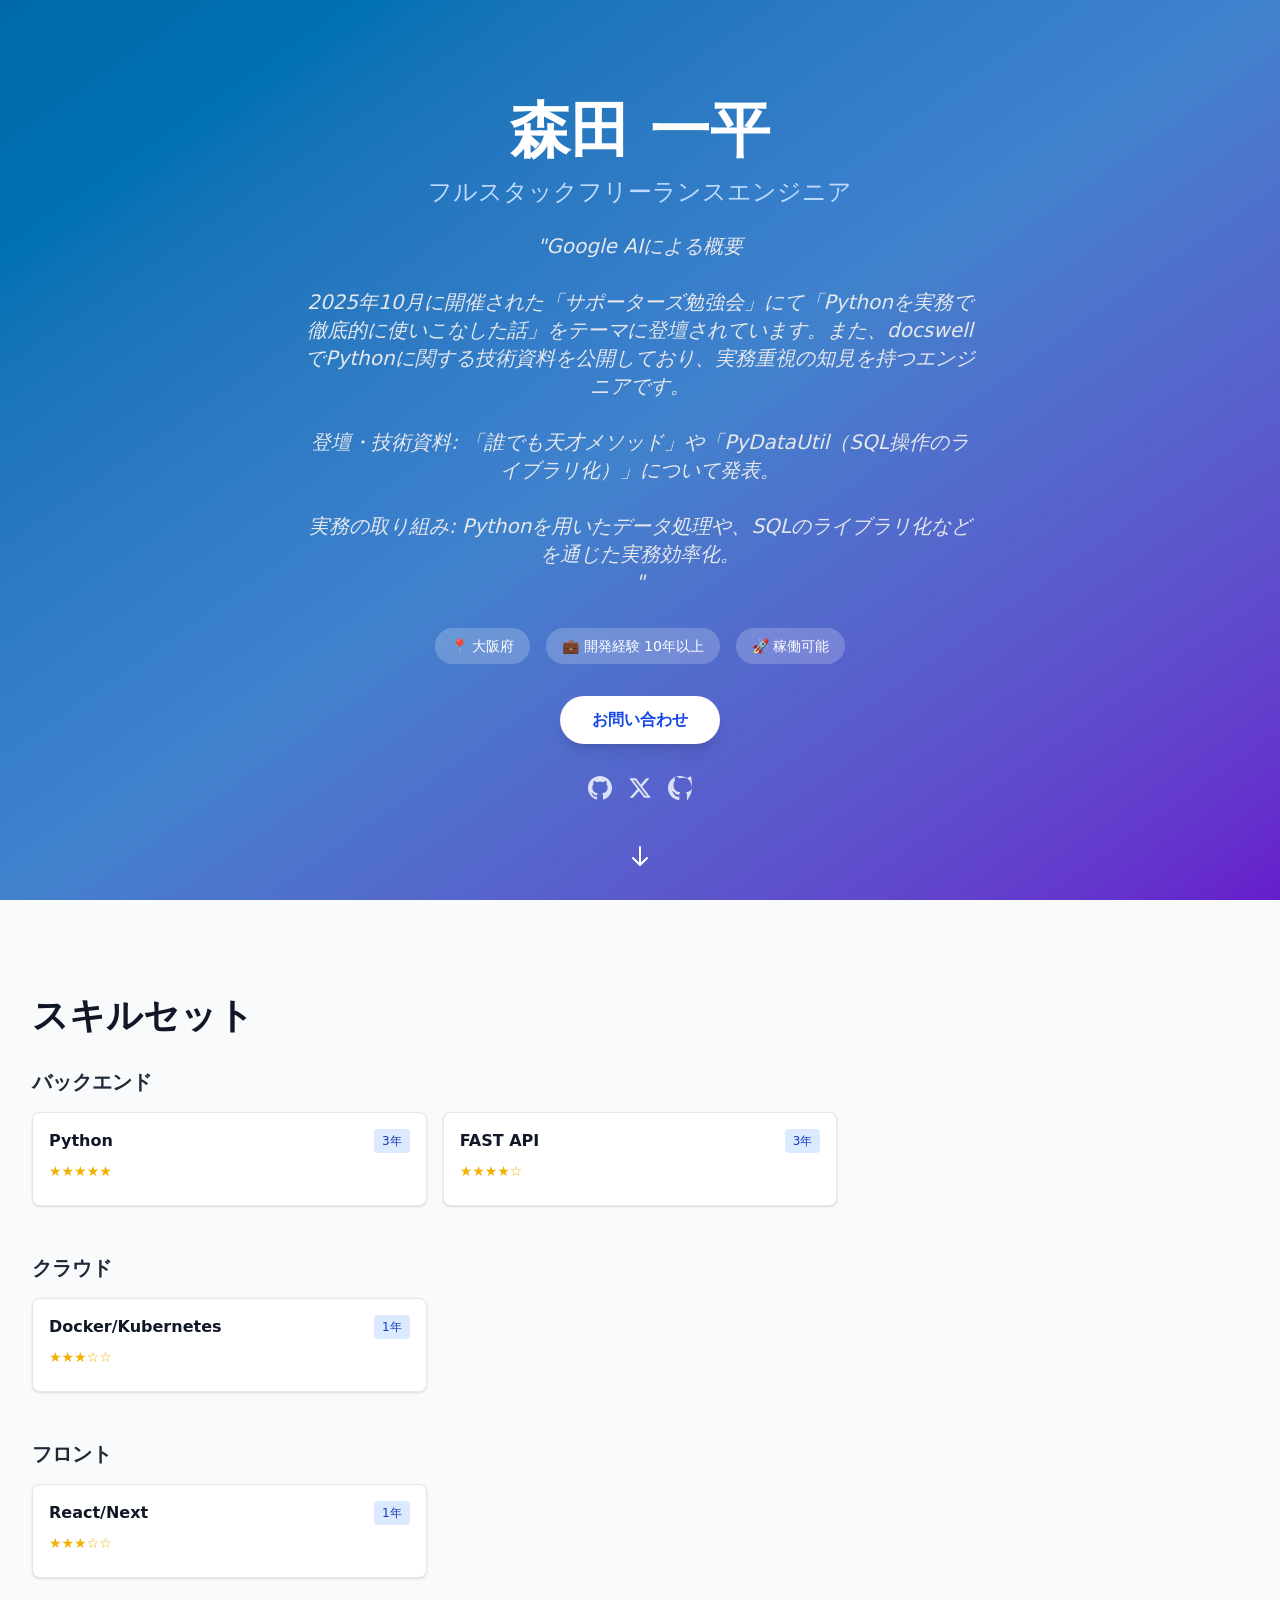
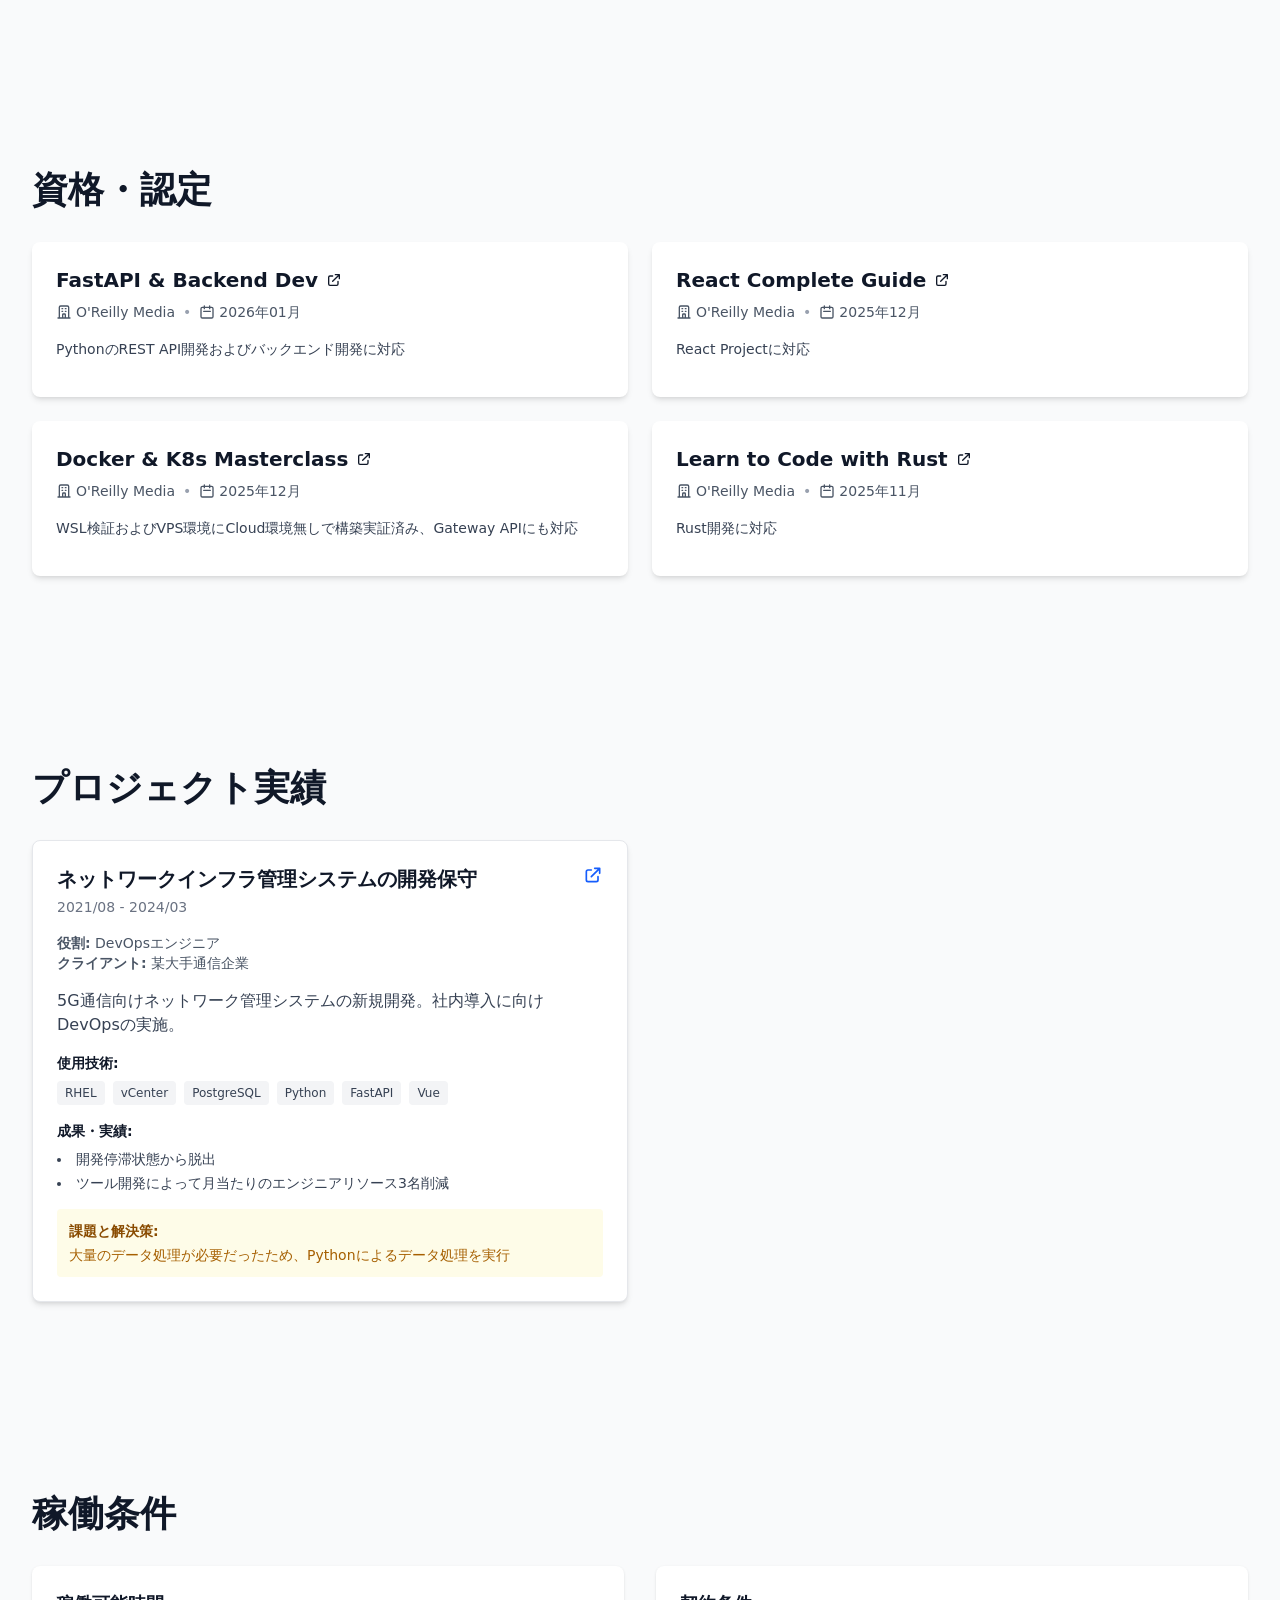
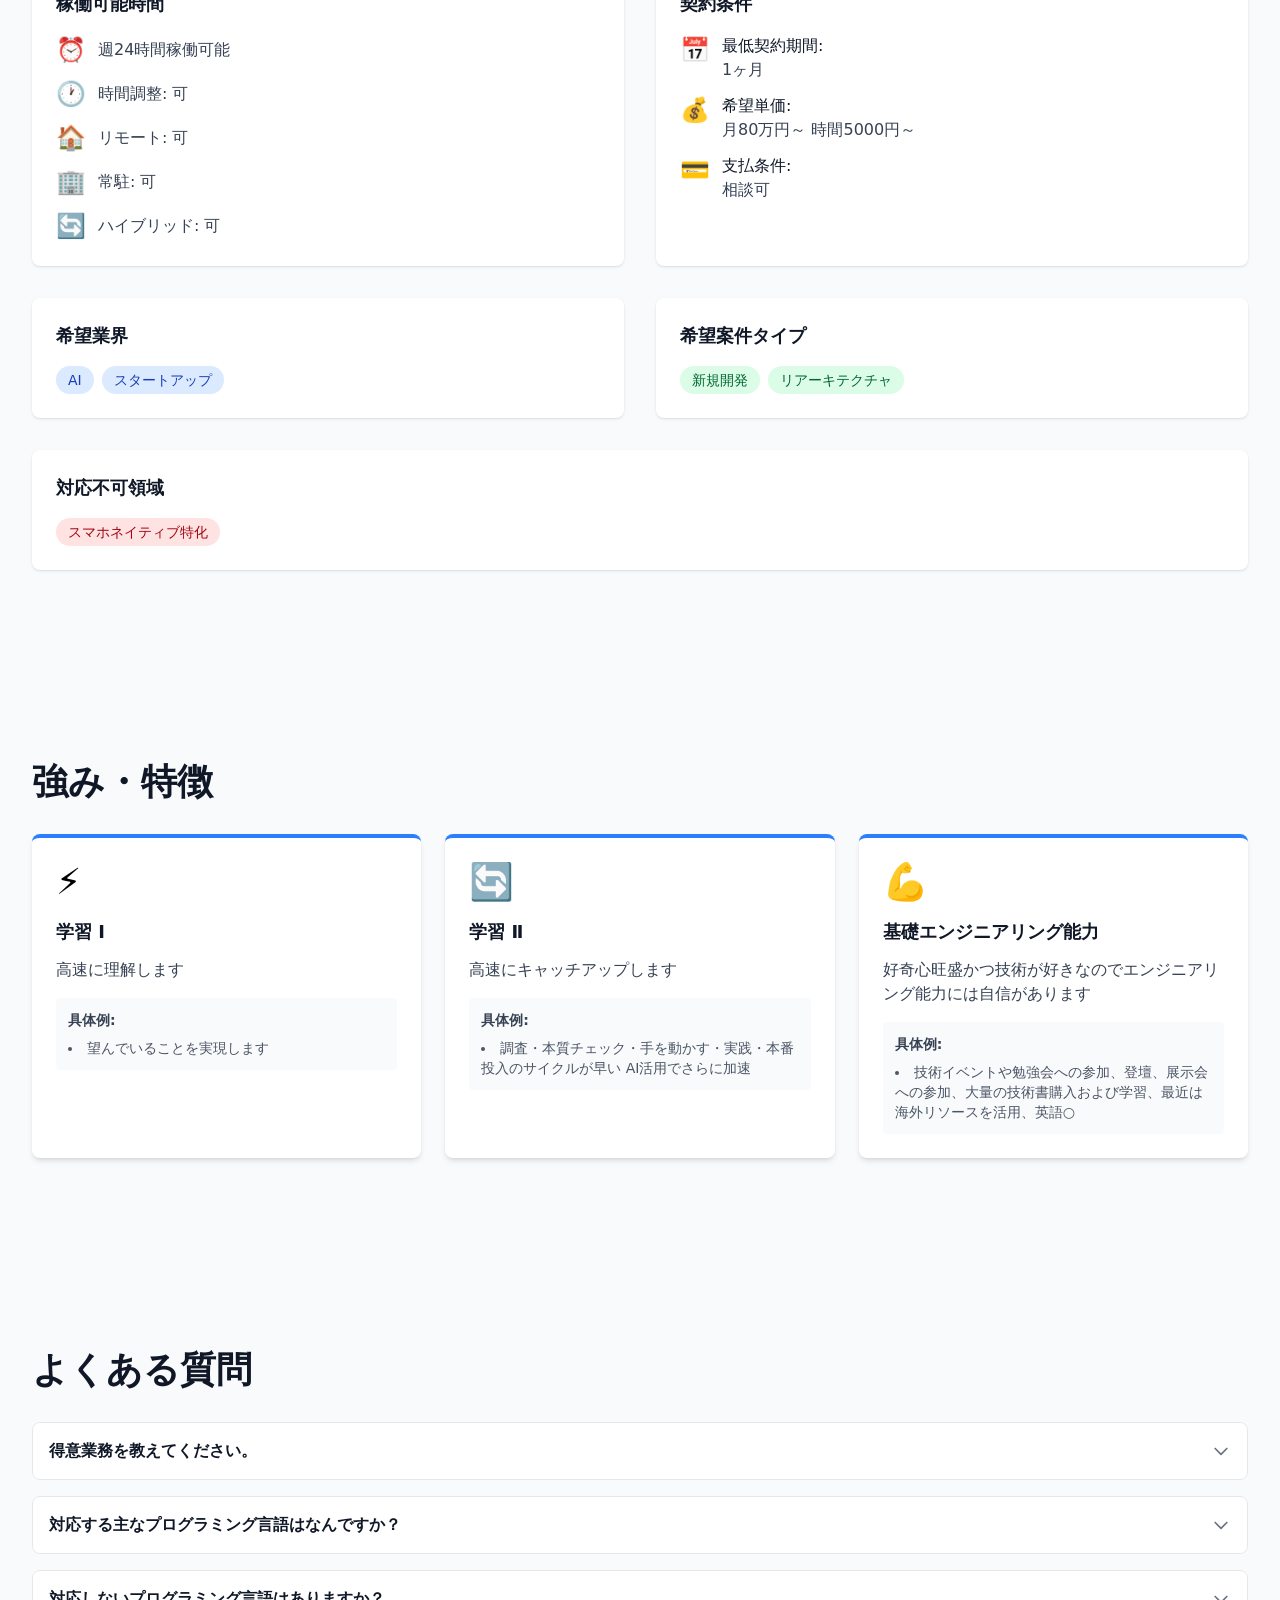
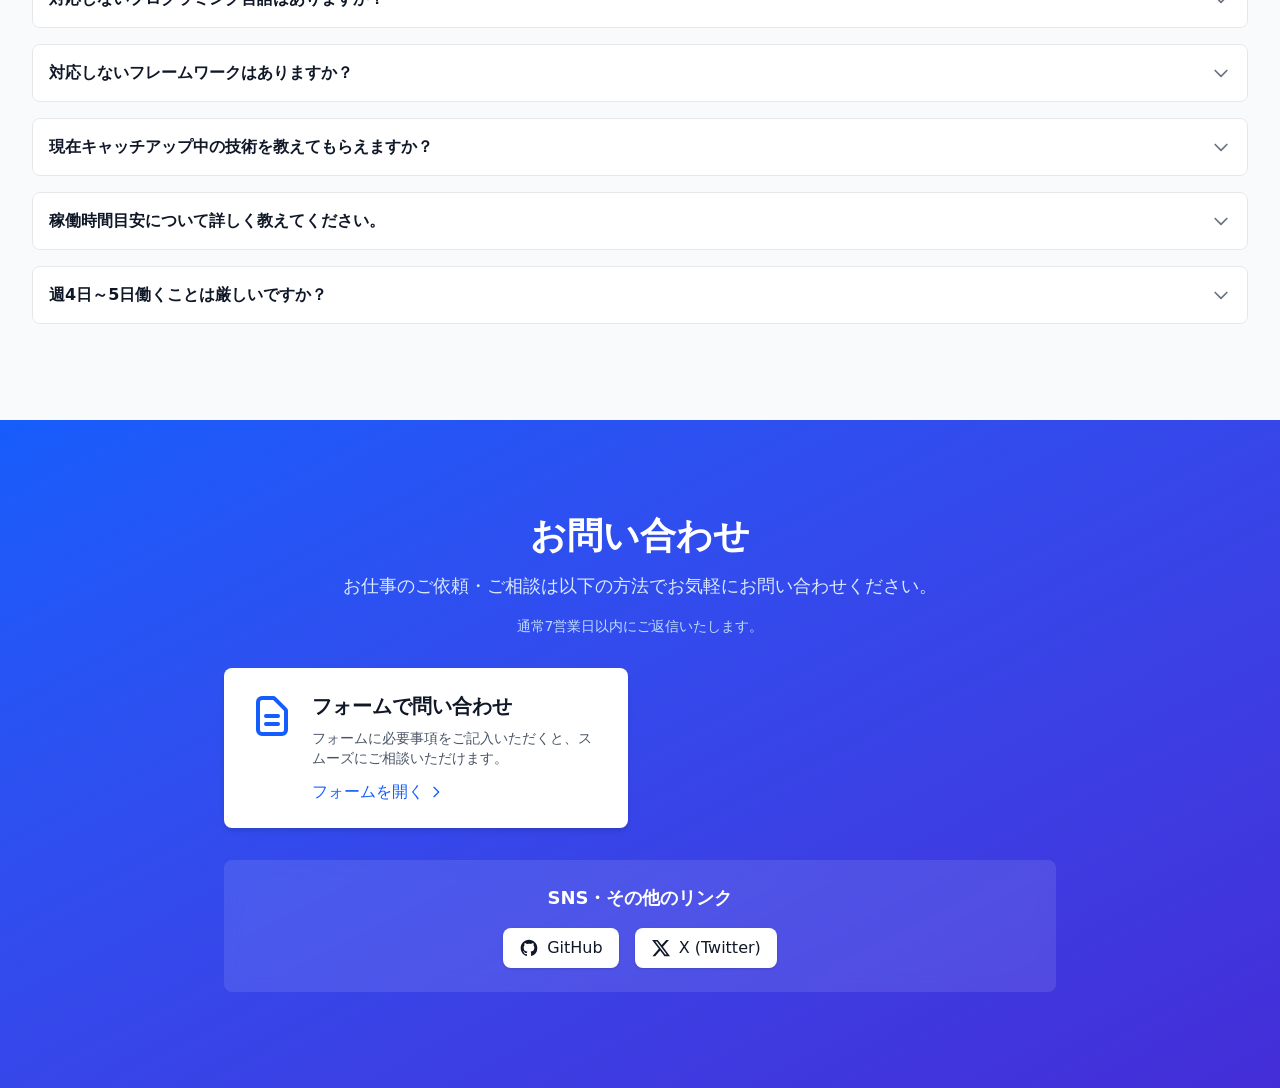
==== commit c476a6f2: "update connpass" ====
--- a/index.html
+++ b/index.html
@@ -66,8 +66,8 @@
 
       gtag("config", "G-JXW6S1HY9N");
     </script>
-    <script type="module" crossorigin src="/assets/index-BRUt758D.js"></script>
-    <link rel="stylesheet" crossorigin href="/assets/index-Bf9lImbB.css">
+    <script type="module" crossorigin src="/assets/index-CaqdVbfE.js"></script>
+    <link rel="stylesheet" crossorigin href="/assets/index-BK4UK5E3.css">
   </head>
   <body>
     <div id="root"></div>
--- a/assets/index-BK4UK5E3.css
+++ b/assets/index-BK4UK5E3.css
@@ -0,0 +1 @@
+@layer properties{@supports (((-webkit-hyphens:none)) and (not (margin-trim:inline))) or ((-moz-orient:inline) and (not (color:rgb(from red r g b)))){*,:before,:after,::backdrop{--tw-rotate-x:initial;--tw-rotate-y:initial;--tw-rotate-z:initial;--tw-skew-x:initial;--tw-skew-y:initial;--tw-font-weight:initial;--tw-gradient-position:initial;--tw-gradient-from:#0000;--tw-gradient-via:#0000;--tw-gradient-to:#0000;--tw-gradient-stops:initial;--tw-gradient-via-stops:initial;--tw-gradient-from-position:0%;--tw-gradient-via-position:50%;--tw-gradient-to-position:100%;--tw-shadow:0 0 #0000;--tw-shadow-color:initial;--tw-shadow-alpha:100%;--tw-inset-shadow:0 0 #0000;--tw-inset-shadow-color:initial;--tw-inset-shadow-alpha:100%;--tw-ring-color:initial;--tw-ring-shadow:0 0 #0000;--tw-inset-ring-color:initial;--tw-inset-ring-shadow:0 0 #0000;--tw-ring-inset:initial;--tw-ring-offset-width:0px;--tw-ring-offset-color:#fff;--tw-ring-offset-shadow:0 0 #0000;--tw-duration:initial;--tw-translate-x:0;--tw-translate-y:0;--tw-translate-z:0;--tw-border-style:solid;--tw-leading:initial;--tw-space-y-reverse:0;--tw-backdrop-blur:initial;--tw-backdrop-brightness:initial;--tw-backdrop-contrast:initial;--tw-backdrop-grayscale:initial;--tw-backdrop-hue-rotate:initial;--tw-backdrop-invert:initial;--tw-backdrop-opacity:initial;--tw-backdrop-saturate:initial;--tw-backdrop-sepia:initial}}}@layer theme{:root,:host{--font-sans:ui-sans-serif,system-ui,sans-serif,"Apple Color Emoji","Segoe UI Emoji","Segoe UI Symbol","Noto Color Emoji";--font-mono:ui-monospace,SFMono-Regular,Menlo,Monaco,Consolas,"Liberation Mono","Courier New",monospace;--color-red-100:oklch(93.6% .032 17.717);--color-red-600:oklch(57.7% .245 27.325);--color-red-800:oklch(44.4% .177 26.899);--color-orange-600:oklch(64.6% .222 41.116);--color-yellow-50:oklch(98.7% .026 102.212);--color-yellow-100:oklch(97.3% .071 103.193);--color-yellow-500:oklch(79.5% .184 86.047);--color-yellow-700:oklch(55.4% .135 66.442);--color-yellow-800:oklch(47.6% .114 61.907);--color-green-100:oklch(96.2% .044 156.743);--color-green-600:oklch(62.7% .194 149.214);--color-green-800:oklch(44.8% .119 151.328);--color-sky-600:oklch(58.8% .158 241.966);--color-blue-50:oklch(97% .014 254.604);--color-blue-100:oklch(93.2% .032 255.585);--color-blue-200:oklch(88.2% .059 254.128);--color-blue-400:oklch(70.7% .165 254.624);--color-blue-500:oklch(62.3% .214 259.815);--color-blue-600:oklch(54.6% .245 262.881);--color-blue-700:oklch(48.8% .243 264.376);--color-blue-800:oklch(42.4% .199 265.638);--color-indigo-700:oklch(45.7% .24 277.023);--color-indigo-900:oklch(35.9% .144 278.697);--color-violet-600:oklch(54.1% .281 293.009);--color-purple-600:oklch(55.8% .288 302.321);--color-gray-50:oklch(98.5% .002 247.839);--color-gray-100:oklch(96.7% .003 264.542);--color-gray-200:oklch(92.8% .006 264.531);--color-gray-400:oklch(70.7% .022 261.325);--color-gray-500:oklch(55.1% .027 264.364);--color-gray-600:oklch(44.6% .03 256.802);--color-gray-700:oklch(37.3% .034 259.733);--color-gray-800:oklch(27.8% .033 256.848);--color-gray-900:oklch(21% .034 264.665);--color-black:#000;--color-white:#fff;--spacing:.25rem;--container-2xl:42rem;--container-4xl:56rem;--container-7xl:80rem;--text-xs:.75rem;--text-xs--line-height:calc(1/.75);--text-sm:.875rem;--text-sm--line-height:calc(1.25/.875);--text-lg:1.125rem;--text-lg--line-height:calc(1.75/1.125);--text-xl:1.25rem;--text-xl--line-height:calc(1.75/1.25);--text-2xl:1.5rem;--text-2xl--line-height:calc(2/1.5);--text-3xl:1.875rem;--text-3xl--line-height: 1.2 ;--text-4xl:2.25rem;--text-4xl--line-height:calc(2.5/2.25);--text-6xl:3.75rem;--text-6xl--line-height:1;--font-weight-medium:500;--font-weight-semibold:600;--font-weight-bold:700;--leading-relaxed:1.625;--radius-md:.375rem;--radius-lg:.5rem;--animate-spin:spin 1s linear infinite;--animate-bounce:bounce 1s infinite;--blur-sm:8px;--default-transition-duration:.15s;--default-transition-timing-function:cubic-bezier(.4,0,.2,1);--default-font-family:var(--font-sans);--default-mono-font-family:var(--font-mono)}}@layer base{*,:after,:before,::backdrop{box-sizing:border-box;border:0 solid;margin:0;padding:0}::file-selector-button{box-sizing:border-box;border:0 solid;margin:0;padding:0}html,:host{-webkit-text-size-adjust:100%;tab-size:4;line-height:1.5;font-family:var(--default-font-family,ui-sans-serif,system-ui,sans-serif,"Apple Color Emoji","Segoe UI Emoji","Segoe UI Symbol","Noto Color Emoji");font-feature-settings:var(--default-font-feature-settings,normal);font-variation-settings:var(--default-font-variation-settings,normal);-webkit-tap-highlight-color:transparent}hr{height:0;color:inherit;border-top-width:1px}abbr:where([title]){-webkit-text-decoration:underline dotted;text-decoration:underline dotted}h1,h2,h3,h4,h5,h6{font-size:inherit;font-weight:inherit}a{color:inherit;-webkit-text-decoration:inherit;text-decoration:inherit}b,strong{font-weight:bolder}code,kbd,samp,pre{font-family:var(--default-mono-font-family,ui-monospace,SFMono-Regular,Menlo,Monaco,Consolas,"Liberation Mono","Courier New",monospace);font-feature-settings:var(--default-mono-font-feature-settings,normal);font-variation-settings:var(--default-mono-font-variation-settings,normal);font-size:1em}small{font-size:80%}sub,sup{vertical-align:baseline;font-size:75%;line-height:0;position:relative}sub{bottom:-.25em}sup{top:-.5em}table{text-indent:0;border-color:inherit;border-collapse:collapse}:-moz-focusring{outline:auto}progress{vertical-align:baseline}summary{display:list-item}ol,ul,menu{list-style:none}img,svg,video,canvas,audio,iframe,embed,object{vertical-align:middle;display:block}img,video{max-width:100%;height:auto}button,input,select,optgroup,textarea{font:inherit;font-feature-settings:inherit;font-variation-settings:inherit;letter-spacing:inherit;color:inherit;opacity:1;background-color:#0000;border-radius:0}::file-selector-button{font:inherit;font-feature-settings:inherit;font-variation-settings:inherit;letter-spacing:inherit;color:inherit;opacity:1;background-color:#0000;border-radius:0}:where(select:is([multiple],[size])) optgroup{font-weight:bolder}:where(select:is([multiple],[size])) optgroup option{padding-inline-start:20px}::file-selector-button{margin-inline-end:4px}::placeholder{opacity:1}@supports (not ((-webkit-appearance:-apple-pay-button))) or (contain-intrinsic-size:1px){::placeholder{color:currentColor}@supports (color:color-mix(in lab,red,red)){::placeholder{color:color-mix(in oklab,currentcolor 50%,transparent)}}}textarea{resize:vertical}::-webkit-search-decoration{-webkit-appearance:none}::-webkit-date-and-time-value{min-height:1lh;text-align:inherit}::-webkit-datetime-edit{display:inline-flex}::-webkit-datetime-edit-fields-wrapper{padding:0}::-webkit-datetime-edit{padding-block:0}::-webkit-datetime-edit-year-field{padding-block:0}::-webkit-datetime-edit-month-field{padding-block:0}::-webkit-datetime-edit-day-field{padding-block:0}::-webkit-datetime-edit-hour-field{padding-block:0}::-webkit-datetime-edit-minute-field{padding-block:0}::-webkit-datetime-edit-second-field{padding-block:0}::-webkit-datetime-edit-millisecond-field{padding-block:0}::-webkit-datetime-edit-meridiem-field{padding-block:0}::-webkit-calendar-picker-indicator{line-height:1}:-moz-ui-invalid{box-shadow:none}button,input:where([type=button],[type=reset],[type=submit]){appearance:button}::file-selector-button{appearance:button}::-webkit-inner-spin-button{height:auto}::-webkit-outer-spin-button{height:auto}[hidden]:where(:not([hidden=until-found])){display:none!important}}@layer components{.page-container{background-color:var(--color-gray-50);min-height:100vh}.page-loading,.page-error{background-color:var(--color-gray-50);justify-content:center;align-items:center;min-height:100vh;display:flex}.section{padding-block:calc(var(--spacing)*16)}@media(min-width:48rem){.section{padding-block:calc(var(--spacing)*24)}}.section-alt{background-color:var(--color-gray-50);padding-block:calc(var(--spacing)*16)}@media(min-width:48rem){.section-alt{padding-block:calc(var(--spacing)*24)}}.section-container{max-width:var(--container-7xl);padding-inline:calc(var(--spacing)*4);margin-inline:auto}@media(min-width:40rem){.section-container{padding-inline:calc(var(--spacing)*6)}}@media(min-width:64rem){.section-container{padding-inline:calc(var(--spacing)*8)}}.section-narrow{max-width:var(--container-4xl);padding-inline:calc(var(--spacing)*4);margin-inline:auto}@media(min-width:40rem){.section-narrow{padding-inline:calc(var(--spacing)*6)}}@media(min-width:64rem){.section-narrow{padding-inline:calc(var(--spacing)*8)}}.section-title{margin-bottom:calc(var(--spacing)*8);font-size:var(--text-3xl);line-height:var(--tw-leading,var(--text-3xl--line-height));--tw-font-weight:var(--font-weight-bold);font-weight:var(--font-weight-bold);color:var(--color-gray-900)}@media(min-width:48rem){.section-title{font-size:var(--text-4xl);line-height:var(--tw-leading,var(--text-4xl--line-height))}}.hero{--tw-gradient-position:to bottom right;justify-content:center;align-items:center;min-height:100vh;display:flex;position:relative;overflow:hidden}@supports (background-image:linear-gradient(in lab,red,red)){.hero{--tw-gradient-position:to bottom right in oklab}}.hero{background-image:linear-gradient(var(--tw-gradient-stops));--tw-gradient-from:var(--color-sky-600);--tw-gradient-via:var(--color-blue-400);--tw-gradient-via-stops:var(--tw-gradient-position),var(--tw-gradient-from)var(--tw-gradient-from-position),var(--tw-gradient-via)var(--tw-gradient-via-position),var(--tw-gradient-to)var(--tw-gradient-to-position);--tw-gradient-stops:var(--tw-gradient-via-stops,var(--tw-gradient-position),var(--tw-gradient-from)var(--tw-gradient-from-position),var(--tw-gradient-to)var(--tw-gradient-to-position));--tw-gradient-to:var(--color-violet-600);color:var(--color-white)}.hero-overlay{inset:calc(var(--spacing)*0);background-color:var(--color-black);opacity:.2;position:absolute}.hero-content{z-index:10;max-width:var(--container-4xl);padding-inline:calc(var(--spacing)*4);text-align:center;margin-inline:auto;position:relative}.hero-title{margin-bottom:calc(var(--spacing)*4);font-size:var(--text-4xl);line-height:var(--tw-leading,var(--text-4xl--line-height));--tw-font-weight:var(--font-weight-bold);font-weight:var(--font-weight-bold)}@media(min-width:48rem){.hero-title{font-size:var(--text-6xl);line-height:var(--tw-leading,var(--text-6xl--line-height))}}.hero-subtitle{margin-bottom:calc(var(--spacing)*6);font-size:var(--text-xl);line-height:var(--tw-leading,var(--text-xl--line-height));color:var(--color-blue-200)}@media(min-width:48rem){.hero-subtitle{font-size:var(--text-2xl);line-height:var(--tw-leading,var(--text-2xl--line-height))}}.hero-quote{margin-inline:auto;margin-bottom:calc(var(--spacing)*8);max-width:var(--container-2xl);font-size:var(--text-xs);line-height:var(--tw-leading,var(--text-xs--line-height));white-space:pre-line;color:var(--color-gray-200);font-style:italic}@media(min-width:48rem){.hero-quote{font-size:var(--text-xl);line-height:var(--tw-leading,var(--text-xl--line-height))}}.hero-badges{margin-bottom:calc(var(--spacing)*8);justify-content:center;align-items:center;gap:calc(var(--spacing)*4);flex-direction:column;display:flex}@media(min-width:40rem){.hero-badges{flex-direction:row}}.hero-badge{background-color:#fff3;border-radius:3.40282e38px}@supports (color:color-mix(in lab,red,red)){.hero-badge{background-color:color-mix(in oklab,var(--color-white)20%,transparent)}}.hero-badge{padding-inline:calc(var(--spacing)*4);padding-block:calc(var(--spacing)*2);font-size:var(--text-sm);line-height:var(--tw-leading,var(--text-sm--line-height))}.hero-cta{background-color:var(--color-white);padding-inline:calc(var(--spacing)*8);padding-block:calc(var(--spacing)*3);--tw-font-weight:var(--font-weight-semibold);font-weight:var(--font-weight-semibold);color:var(--color-blue-700);--tw-shadow:0 10px 15px -3px var(--tw-shadow-color,#0000001a),0 4px 6px -4px var(--tw-shadow-color,#0000001a);box-shadow:var(--tw-inset-shadow),var(--tw-inset-ring-shadow),var(--tw-ring-offset-shadow),var(--tw-ring-shadow),var(--tw-shadow);transition-property:color,background-color,border-color,outline-color,text-decoration-color,fill,stroke,--tw-gradient-from,--tw-gradient-via,--tw-gradient-to;transition-timing-function:var(--tw-ease,var(--default-transition-timing-function));transition-duration:var(--tw-duration,var(--default-transition-duration));--tw-duration:.2s;border-radius:3.40282e38px;transition-duration:.2s}@media(hover:hover){.hero-cta:hover{background-color:var(--color-blue-50)}}.hero-socials{margin-top:calc(var(--spacing)*8);justify-content:center;gap:calc(var(--spacing)*4);display:flex}.hero-social-link{color:#fffc}@supports (color:color-mix(in lab,red,red)){.hero-social-link{color:color-mix(in oklab,var(--color-white)80%,transparent)}}.hero-social-link{transition-property:color,background-color,border-color,outline-color,text-decoration-color,fill,stroke,--tw-gradient-from,--tw-gradient-via,--tw-gradient-to;transition-timing-function:var(--tw-ease,var(--default-transition-timing-function));transition-duration:var(--tw-duration,var(--default-transition-duration))}@media(hover:hover){.hero-social-link:hover{color:var(--color-white)}}.hero-scroll-indicator{bottom:calc(var(--spacing)*8);--tw-translate-x: -50% ;translate:var(--tw-translate-x)var(--tw-translate-y);transform:var(--tw-rotate-x,)var(--tw-rotate-y,)var(--tw-rotate-z,)var(--tw-skew-x,)var(--tw-skew-y,);animation:var(--animate-bounce);position:absolute;left:50%}.card{border-radius:var(--radius-lg);background-color:var(--color-white);--tw-shadow:0 4px 6px -1px var(--tw-shadow-color,#0000001a),0 2px 4px -2px var(--tw-shadow-color,#0000001a);box-shadow:var(--tw-inset-shadow),var(--tw-inset-ring-shadow),var(--tw-ring-offset-shadow),var(--tw-ring-shadow),var(--tw-shadow);transition-property:box-shadow;transition-timing-function:var(--tw-ease,var(--default-transition-timing-function));transition-duration:var(--tw-duration,var(--default-transition-duration));--tw-duration:.2s;transition-duration:.2s}@media(hover:hover){.card:hover{--tw-shadow:0 10px 15px -3px var(--tw-shadow-color,#0000001a),0 4px 6px -4px var(--tw-shadow-color,#0000001a);box-shadow:var(--tw-inset-shadow),var(--tw-inset-ring-shadow),var(--tw-ring-offset-shadow),var(--tw-ring-shadow),var(--tw-shadow)}}.card-bordered{border-radius:var(--radius-lg);border-style:var(--tw-border-style);border-width:1px;border-color:var(--color-gray-200);background-color:var(--color-white);--tw-shadow:0 4px 6px -1px var(--tw-shadow-color,#0000001a),0 2px 4px -2px var(--tw-shadow-color,#0000001a);box-shadow:var(--tw-inset-shadow),var(--tw-inset-ring-shadow),var(--tw-ring-offset-shadow),var(--tw-ring-shadow),var(--tw-shadow);transition-property:box-shadow;transition-timing-function:var(--tw-ease,var(--default-transition-timing-function));transition-duration:var(--tw-duration,var(--default-transition-duration));--tw-duration:.2s;transition-duration:.2s}@media(hover:hover){.card-bordered:hover{--tw-shadow:0 10px 15px -3px var(--tw-shadow-color,#0000001a),0 4px 6px -4px var(--tw-shadow-color,#0000001a);box-shadow:var(--tw-inset-shadow),var(--tw-inset-ring-shadow),var(--tw-ring-offset-shadow),var(--tw-ring-shadow),var(--tw-shadow)}}.card-header{margin-bottom:calc(var(--spacing)*4);justify-content:space-between;align-items:flex-start;display:flex}.card-body{padding:calc(var(--spacing)*6)}.card-title{margin-bottom:calc(var(--spacing)*1);font-size:var(--text-xl);line-height:var(--tw-leading,var(--text-xl--line-height));--tw-font-weight:var(--font-weight-bold);font-weight:var(--font-weight-bold);color:var(--color-gray-900)}.card-title-lg{margin-bottom:calc(var(--spacing)*3);font-size:var(--text-lg);line-height:var(--tw-leading,var(--text-lg--line-height));--tw-font-weight:var(--font-weight-bold);font-weight:var(--font-weight-bold);color:var(--color-gray-900)}.card-subtitle{font-size:var(--text-sm);line-height:var(--tw-leading,var(--text-sm--line-height));color:var(--color-gray-500)}.card-text{color:var(--color-gray-700)}.card-highlight{border-top-style:var(--tw-border-style);border-top-width:4px;border-color:var(--color-blue-500)}.skill-card{border-radius:var(--radius-lg);border-style:var(--tw-border-style);border-width:1px;border-color:var(--color-gray-200);background-color:var(--color-white);padding:calc(var(--spacing)*4);--tw-shadow:0 1px 3px 0 var(--tw-shadow-color,#0000001a),0 1px 2px -1px var(--tw-shadow-color,#0000001a);box-shadow:var(--tw-inset-shadow),var(--tw-inset-ring-shadow),var(--tw-ring-offset-shadow),var(--tw-ring-shadow),var(--tw-shadow);transition-property:all;transition-timing-function:var(--tw-ease,var(--default-transition-timing-function));transition-duration:var(--tw-duration,var(--default-transition-duration));--tw-duration:.2s;transition-duration:.2s;position:relative}@media(hover:hover){.skill-card:hover{--tw-shadow:0 4px 6px -1px var(--tw-shadow-color,#0000001a),0 2px 4px -2px var(--tw-shadow-color,#0000001a);box-shadow:var(--tw-inset-shadow),var(--tw-inset-ring-shadow),var(--tw-ring-offset-shadow),var(--tw-ring-shadow),var(--tw-shadow)}}.skill-card-header{margin-bottom:calc(var(--spacing)*2);justify-content:space-between;align-items:center;display:flex}.skill-card-title{--tw-font-weight:var(--font-weight-bold);font-weight:var(--font-weight-bold);color:var(--color-gray-900)}.skill-years-badge{background-color:var(--color-blue-100);padding-inline:calc(var(--spacing)*2);padding-block:calc(var(--spacing)*1);font-size:var(--text-xs);line-height:var(--tw-leading,var(--text-xs--line-height));--tw-font-weight:var(--font-weight-medium);font-weight:var(--font-weight-medium);color:var(--color-blue-800);border-radius:.25rem}.skill-stars{margin-bottom:calc(var(--spacing)*2);font-size:var(--text-sm);line-height:var(--tw-leading,var(--text-sm--line-height));color:var(--color-yellow-500)}.skill-tooltip{right:calc(var(--spacing)*4);bottom:calc(var(--spacing)*-2);left:calc(var(--spacing)*4);z-index:10;background-color:var(--color-gray-800);padding:calc(var(--spacing)*2);font-size:var(--text-xs);line-height:var(--tw-leading,var(--text-xs--line-height));color:var(--color-white);opacity:0;transition-property:opacity;transition-timing-function:var(--tw-ease,var(--default-transition-timing-function));transition-duration:var(--tw-duration,var(--default-transition-duration));--tw-duration:.2s;border-radius:.25rem;transition-duration:.2s;position:absolute}@media(hover:hover){.skill-tooltip:is(:where(.group):hover *){opacity:1}}.project-card{border-radius:var(--radius-lg);border-style:var(--tw-border-style);border-width:1px;border-color:var(--color-gray-200);background-color:var(--color-white);padding:calc(var(--spacing)*6);--tw-shadow:0 4px 6px -1px var(--tw-shadow-color,#0000001a),0 2px 4px -2px var(--tw-shadow-color,#0000001a);box-shadow:var(--tw-inset-shadow),var(--tw-inset-ring-shadow),var(--tw-ring-offset-shadow),var(--tw-ring-shadow),var(--tw-shadow);transition-property:box-shadow;transition-timing-function:var(--tw-ease,var(--default-transition-timing-function));transition-duration:var(--tw-duration,var(--default-transition-duration));--tw-duration:.2s;transition-duration:.2s}@media(hover:hover){.project-card:hover{--tw-shadow:0 10px 15px -3px var(--tw-shadow-color,#0000001a),0 4px 6px -4px var(--tw-shadow-color,#0000001a);box-shadow:var(--tw-inset-shadow),var(--tw-inset-ring-shadow),var(--tw-ring-offset-shadow),var(--tw-ring-shadow),var(--tw-shadow)}}.project-link{color:var(--color-blue-600);transition-property:color,background-color,border-color,outline-color,text-decoration-color,fill,stroke,--tw-gradient-from,--tw-gradient-via,--tw-gradient-to;transition-timing-function:var(--tw-ease,var(--default-transition-timing-function));transition-duration:var(--tw-duration,var(--default-transition-duration))}@media(hover:hover){.project-link:hover{color:var(--color-blue-800)}}.project-meta{font-size:var(--text-sm);line-height:var(--tw-leading,var(--text-sm--line-height));color:var(--color-gray-600)}.project-meta-label{--tw-font-weight:var(--font-weight-semibold);font-weight:var(--font-weight-semibold)}.tech-tag{background-color:var(--color-gray-100);padding-inline:calc(var(--spacing)*2);padding-block:calc(var(--spacing)*1);font-size:var(--text-xs);line-height:var(--tw-leading,var(--text-xs--line-height));color:var(--color-gray-700);border-radius:.25rem}.challenge-box{background-color:var(--color-yellow-50);padding:calc(var(--spacing)*3);border-radius:.25rem}.challenge-title{margin-bottom:calc(var(--spacing)*1);font-size:var(--text-sm);line-height:var(--tw-leading,var(--text-sm--line-height));--tw-font-weight:var(--font-weight-semibold);font-weight:var(--font-weight-semibold);color:var(--color-yellow-800)}.challenge-text{font-size:var(--text-sm);line-height:var(--tw-leading,var(--text-sm--line-height));color:var(--color-yellow-700)}.certification-card{border-radius:var(--radius-lg);background-color:var(--color-white);padding:calc(var(--spacing)*6);--tw-shadow:0 4px 6px -1px var(--tw-shadow-color,#0000001a),0 2px 4px -2px var(--tw-shadow-color,#0000001a);box-shadow:var(--tw-inset-shadow),var(--tw-inset-ring-shadow),var(--tw-ring-offset-shadow),var(--tw-ring-shadow),var(--tw-shadow);transition-property:box-shadow;transition-timing-function:var(--tw-ease,var(--default-transition-timing-function));transition-duration:var(--tw-duration,var(--default-transition-duration));--tw-duration:.2s;transition-duration:.2s}@media(hover:hover){.certification-card:hover{--tw-shadow:0 10px 15px -3px var(--tw-shadow-color,#0000001a),0 4px 6px -4px var(--tw-shadow-color,#0000001a);box-shadow:var(--tw-inset-shadow),var(--tw-inset-ring-shadow),var(--tw-ring-offset-shadow),var(--tw-ring-shadow),var(--tw-shadow)}}.certification-title{margin-bottom:calc(var(--spacing)*2);font-size:var(--text-xl);line-height:var(--tw-leading,var(--text-xl--line-height));--tw-font-weight:var(--font-weight-bold);font-weight:var(--font-weight-bold);color:var(--color-gray-900)}.certification-link{align-items:center;gap:calc(var(--spacing)*2);transition-property:color,background-color,border-color,outline-color,text-decoration-color,fill,stroke,--tw-gradient-from,--tw-gradient-via,--tw-gradient-to;transition-timing-function:var(--tw-ease,var(--default-transition-timing-function));transition-duration:var(--tw-duration,var(--default-transition-duration));display:inline-flex}@media(hover:hover){.certification-link:hover{color:var(--color-blue-600)}}.certification-meta{gap:calc(var(--spacing)*2);font-size:var(--text-sm);line-height:var(--tw-leading,var(--text-sm--line-height));color:var(--color-gray-600);flex-wrap:wrap;display:flex}.certification-meta-item{align-items:center;gap:calc(var(--spacing)*1);display:flex}.certification-divider{color:var(--color-gray-400)}.credential-badge{border-radius:var(--radius-md);background-color:var(--color-gray-100);padding-inline:calc(var(--spacing)*3);padding-block:calc(var(--spacing)*1);font-family:var(--font-mono);font-size:var(--text-sm);line-height:var(--tw-leading,var(--text-sm--line-height));color:var(--color-gray-700);display:inline-block}.cert-description{margin-bottom:calc(var(--spacing)*3);font-size:var(--text-sm);line-height:var(--tw-leading,var(--text-sm--line-height));--tw-leading:var(--leading-relaxed);line-height:var(--leading-relaxed);color:var(--color-gray-700)}.cert-expiry{align-items:center;gap:calc(var(--spacing)*1);font-size:var(--text-xs);line-height:var(--tw-leading,var(--text-xs--line-height));color:var(--color-gray-500);display:flex}.status-badge{padding-inline:calc(var(--spacing)*3);padding-block:calc(var(--spacing)*1);font-size:var(--text-xs);line-height:var(--tw-leading,var(--text-xs--line-height));--tw-font-weight:var(--font-weight-medium);font-weight:var(--font-weight-medium);border-radius:3.40282e38px;align-items:center;display:inline-flex}.status-badge-valid{background-color:var(--color-green-100);color:var(--color-green-800)}.status-badge-expiring{background-color:var(--color-yellow-100);color:var(--color-yellow-800)}.status-badge-expired{background-color:var(--color-red-100);color:var(--color-red-800)}.strength-card{border-radius:var(--radius-lg);border-top-style:var(--tw-border-style);border-top-width:4px;border-color:var(--color-blue-500);background-color:var(--color-white);padding:calc(var(--spacing)*6);--tw-shadow:0 4px 6px -1px var(--tw-shadow-color,#0000001a),0 2px 4px -2px var(--tw-shadow-color,#0000001a);box-shadow:var(--tw-inset-shadow),var(--tw-inset-ring-shadow),var(--tw-ring-offset-shadow),var(--tw-ring-shadow),var(--tw-shadow)}.strength-icon{margin-bottom:calc(var(--spacing)*4);font-size:var(--text-4xl);line-height:var(--tw-leading,var(--text-4xl--line-height))}.strength-example-box{background-color:var(--color-gray-50);padding:calc(var(--spacing)*3);border-radius:.25rem}.strength-example-title{margin-bottom:calc(var(--spacing)*2);font-size:var(--text-sm);line-height:var(--tw-leading,var(--text-sm--line-height));--tw-font-weight:var(--font-weight-semibold);font-weight:var(--font-weight-semibold);color:var(--color-gray-700)}.conditions-grid{gap:calc(var(--spacing)*8);grid-template-columns:repeat(1,minmax(0,1fr));display:grid}@media(min-width:48rem){.conditions-grid{grid-template-columns:repeat(2,minmax(0,1fr))}}.conditions-card,.conditions-card-full{border-radius:var(--radius-lg);background-color:var(--color-white);padding:calc(var(--spacing)*6);--tw-shadow:0 1px 3px 0 var(--tw-shadow-color,#0000001a),0 1px 2px -1px var(--tw-shadow-color,#0000001a);box-shadow:var(--tw-inset-shadow),var(--tw-inset-ring-shadow),var(--tw-ring-offset-shadow),var(--tw-ring-shadow),var(--tw-shadow)}@media(min-width:48rem){.conditions-card-full{grid-column:span 2/span 2}}.conditions-title{margin-bottom:calc(var(--spacing)*4);font-size:var(--text-lg);line-height:var(--tw-leading,var(--text-lg--line-height));--tw-font-weight:var(--font-weight-semibold);font-weight:var(--font-weight-semibold);color:var(--color-gray-900)}:where(.conditions-list>:not(:last-child)){--tw-space-y-reverse:0;margin-block-start:calc(calc(var(--spacing)*3)*var(--tw-space-y-reverse));margin-block-end:calc(calc(var(--spacing)*3)*calc(1 - var(--tw-space-y-reverse)))}.conditions-item{align-items:center;display:flex}.conditions-item-start{align-items:flex-start;display:flex}.conditions-icon{margin-right:calc(var(--spacing)*3);font-size:var(--text-2xl);line-height:var(--tw-leading,var(--text-2xl--line-height))}.conditions-text{color:var(--color-gray-700)}.conditions-label{--tw-font-weight:var(--font-weight-medium);font-weight:var(--font-weight-medium);color:var(--color-gray-900)}.industry-tag{background-color:var(--color-blue-100);padding-inline:calc(var(--spacing)*3);padding-block:calc(var(--spacing)*1);font-size:var(--text-sm);line-height:var(--tw-leading,var(--text-sm--line-height));color:var(--color-blue-800);border-radius:3.40282e38px}.project-type-tag{background-color:var(--color-green-100);padding-inline:calc(var(--spacing)*3);padding-block:calc(var(--spacing)*1);font-size:var(--text-sm);line-height:var(--tw-leading,var(--text-sm--line-height));color:var(--color-green-800);border-radius:3.40282e38px}.excluded-tag{background-color:var(--color-red-100);padding-inline:calc(var(--spacing)*3);padding-block:calc(var(--spacing)*1);font-size:var(--text-sm);line-height:var(--tw-leading,var(--text-sm--line-height));color:var(--color-red-800);border-radius:3.40282e38px}:where(.faq-container>:not(:last-child)){--tw-space-y-reverse:0;margin-block-start:calc(calc(var(--spacing)*4)*var(--tw-space-y-reverse));margin-block-end:calc(calc(var(--spacing)*4)*calc(1 - var(--tw-space-y-reverse)))}.faq-item{border-radius:var(--radius-lg);border-style:var(--tw-border-style);border-width:1px;border-color:var(--color-gray-200);overflow:hidden}.faq-question{background-color:var(--color-white);width:100%;padding:calc(var(--spacing)*4);text-align:left;transition-property:color,background-color,border-color,outline-color,text-decoration-color,fill,stroke,--tw-gradient-from,--tw-gradient-via,--tw-gradient-to;transition-timing-function:var(--tw-ease,var(--default-transition-timing-function));transition-duration:var(--tw-duration,var(--default-transition-duration));justify-content:space-between;align-items:center;display:flex}@media(hover:hover){.faq-question:hover{background-color:var(--color-gray-50)}}.faq-question-text{--tw-font-weight:var(--font-weight-semibold);font-weight:var(--font-weight-semibold);color:var(--color-gray-900)}.faq-icon{height:calc(var(--spacing)*5);width:calc(var(--spacing)*5);color:var(--color-gray-500);transition-property:transform,translate,scale,rotate;transition-timing-function:var(--tw-ease,var(--default-transition-timing-function));transition-duration:var(--tw-duration,var(--default-transition-duration));--tw-duration:.2s;transition-duration:.2s}.faq-icon-open{rotate:180deg}.faq-answer-container{transition-property:all;transition-timing-function:var(--tw-ease,var(--default-transition-timing-function));transition-duration:var(--tw-duration,var(--default-transition-duration));--tw-duration:.2s;transition-duration:.2s;overflow:hidden}.faq-answer{border-top-style:var(--tw-border-style);border-top-width:1px;border-color:var(--color-gray-200);background-color:var(--color-gray-50);padding:calc(var(--spacing)*4);color:var(--color-gray-700)}.contact-section{--tw-gradient-position:to bottom right}@supports (background-image:linear-gradient(in lab,red,red)){.contact-section{--tw-gradient-position:to bottom right in oklab}}.contact-section{background-image:linear-gradient(var(--tw-gradient-stops));--tw-gradient-from:var(--color-blue-600);--tw-gradient-to:var(--color-indigo-700);--tw-gradient-stops:var(--tw-gradient-via-stops,var(--tw-gradient-position),var(--tw-gradient-from)var(--tw-gradient-from-position),var(--tw-gradient-to)var(--tw-gradient-to-position));padding-block:calc(var(--spacing)*16);color:var(--color-white)}@media(min-width:48rem){.contact-section{padding-block:calc(var(--spacing)*24)}}.contact-header{margin-bottom:calc(var(--spacing)*8);text-align:center}.contact-title{margin-bottom:calc(var(--spacing)*4);font-size:var(--text-3xl);line-height:var(--tw-leading,var(--text-3xl--line-height));--tw-font-weight:var(--font-weight-bold);font-weight:var(--font-weight-bold)}@media(min-width:48rem){.contact-title{font-size:var(--text-4xl);line-height:var(--tw-leading,var(--text-4xl--line-height))}}.contact-description{margin-bottom:calc(var(--spacing)*4);font-size:var(--text-lg);line-height:var(--tw-leading,var(--text-lg--line-height));color:var(--color-blue-100)}.contact-note{font-size:var(--text-sm);line-height:var(--tw-leading,var(--text-sm--line-height));color:var(--color-blue-200)}.contact-grid{margin-bottom:calc(var(--spacing)*8);gap:calc(var(--spacing)*6);grid-template-columns:repeat(1,minmax(0,1fr));display:grid}@media(min-width:48rem){.contact-grid{grid-template-columns:repeat(2,minmax(0,1fr))}}.contact-card{cursor:pointer;border-radius:var(--radius-lg);background-color:var(--color-white);width:100%;padding:calc(var(--spacing)*6);text-align:left;--tw-shadow:0 4px 6px -1px var(--tw-shadow-color,#0000001a),0 2px 4px -2px var(--tw-shadow-color,#0000001a);box-shadow:var(--tw-inset-shadow),var(--tw-inset-ring-shadow),var(--tw-ring-offset-shadow),var(--tw-ring-shadow),var(--tw-shadow);transition-property:box-shadow;transition-timing-function:var(--tw-ease,var(--default-transition-timing-function));transition-duration:var(--tw-duration,var(--default-transition-duration));display:block}@media(hover:hover){.contact-card:hover{--tw-shadow:0 10px 15px -3px var(--tw-shadow-color,#0000001a),0 4px 6px -4px var(--tw-shadow-color,#0000001a);box-shadow:var(--tw-inset-shadow),var(--tw-inset-ring-shadow),var(--tw-ring-offset-shadow),var(--tw-ring-shadow),var(--tw-shadow)}}.contact-card-link{border-radius:var(--radius-lg);background-color:var(--color-white);padding:calc(var(--spacing)*6);--tw-shadow:0 4px 6px -1px var(--tw-shadow-color,#0000001a),0 2px 4px -2px var(--tw-shadow-color,#0000001a);box-shadow:var(--tw-inset-shadow),var(--tw-inset-ring-shadow),var(--tw-ring-offset-shadow),var(--tw-ring-shadow),var(--tw-shadow);transition-property:box-shadow;transition-timing-function:var(--tw-ease,var(--default-transition-timing-function));transition-duration:var(--tw-duration,var(--default-transition-duration));display:block}@media(hover:hover){.contact-card-link:hover{--tw-shadow:0 10px 15px -3px var(--tw-shadow-color,#0000001a),0 4px 6px -4px var(--tw-shadow-color,#0000001a);box-shadow:var(--tw-inset-shadow),var(--tw-inset-ring-shadow),var(--tw-ring-offset-shadow),var(--tw-ring-shadow),var(--tw-shadow)}}.contact-card-content{align-items:flex-start;gap:calc(var(--spacing)*4);display:flex}.contact-card-icon{flex-shrink:0}.contact-card-icon-blue{height:calc(var(--spacing)*12);width:calc(var(--spacing)*12);color:var(--color-blue-600)}.contact-card-icon-green{height:calc(var(--spacing)*12);width:calc(var(--spacing)*12);color:var(--color-green-600)}.contact-card-body{flex:1}.contact-card-title{margin-bottom:calc(var(--spacing)*2);font-size:var(--text-xl);line-height:var(--tw-leading,var(--text-xl--line-height));--tw-font-weight:var(--font-weight-bold);font-weight:var(--font-weight-bold);color:var(--color-gray-900)}.contact-card-text{margin-bottom:calc(var(--spacing)*3);font-size:var(--text-sm);line-height:var(--tw-leading,var(--text-sm--line-height));color:var(--color-gray-600)}.contact-card-action{--tw-font-weight:var(--font-weight-medium);font-weight:var(--font-weight-medium);color:var(--color-blue-600);align-items:center;display:inline-flex}.contact-card-email{--tw-font-weight:var(--font-weight-medium);font-weight:var(--font-weight-medium);word-break:break-all;color:var(--color-green-600);align-items:center;display:inline-flex}.social-container{border-radius:var(--radius-lg);background-color:#ffffff1a}@supports (color:color-mix(in lab,red,red)){.social-container{background-color:color-mix(in oklab,var(--color-white)10%,transparent)}}.social-container{padding:calc(var(--spacing)*6);--tw-backdrop-blur:blur(var(--blur-sm));-webkit-backdrop-filter:var(--tw-backdrop-blur,)var(--tw-backdrop-brightness,)var(--tw-backdrop-contrast,)var(--tw-backdrop-grayscale,)var(--tw-backdrop-hue-rotate,)var(--tw-backdrop-invert,)var(--tw-backdrop-opacity,)var(--tw-backdrop-saturate,)var(--tw-backdrop-sepia,);backdrop-filter:var(--tw-backdrop-blur,)var(--tw-backdrop-brightness,)var(--tw-backdrop-contrast,)var(--tw-backdrop-grayscale,)var(--tw-backdrop-hue-rotate,)var(--tw-backdrop-invert,)var(--tw-backdrop-opacity,)var(--tw-backdrop-saturate,)var(--tw-backdrop-sepia,)}.social-title{margin-bottom:calc(var(--spacing)*4);text-align:center;font-size:var(--text-lg);line-height:var(--tw-leading,var(--text-lg--line-height));--tw-font-weight:var(--font-weight-bold);font-weight:var(--font-weight-bold);color:var(--color-white)}.social-links{justify-content:center;gap:calc(var(--spacing)*4);flex-wrap:wrap;display:flex}.social-link{align-items:center;gap:calc(var(--spacing)*2);border-radius:var(--radius-lg);background-color:var(--color-white);padding-inline:calc(var(--spacing)*4);padding-block:calc(var(--spacing)*2);color:var(--color-gray-900);--tw-shadow:0 1px 3px 0 var(--tw-shadow-color,#0000001a),0 1px 2px -1px var(--tw-shadow-color,#0000001a);box-shadow:var(--tw-inset-shadow),var(--tw-inset-ring-shadow),var(--tw-ring-offset-shadow),var(--tw-ring-shadow),var(--tw-shadow);transition-property:box-shadow;transition-timing-function:var(--tw-ease,var(--default-transition-timing-function));transition-duration:var(--tw-duration,var(--default-transition-duration));display:inline-flex}@media(hover:hover){.social-link:hover{--tw-shadow:0 4px 6px -1px var(--tw-shadow-color,#0000001a),0 2px 4px -2px var(--tw-shadow-color,#0000001a);box-shadow:var(--tw-inset-shadow),var(--tw-inset-ring-shadow),var(--tw-ring-offset-shadow),var(--tw-ring-shadow),var(--tw-shadow)}}.social-link-linkedin{align-items:center;gap:calc(var(--spacing)*2);border-radius:var(--radius-lg);background-color:var(--color-white);padding-inline:calc(var(--spacing)*4);padding-block:calc(var(--spacing)*2);color:var(--color-blue-600);--tw-shadow:0 1px 3px 0 var(--tw-shadow-color,#0000001a),0 1px 2px -1px var(--tw-shadow-color,#0000001a);box-shadow:var(--tw-inset-shadow),var(--tw-inset-ring-shadow),var(--tw-ring-offset-shadow),var(--tw-ring-shadow),var(--tw-shadow);transition-property:box-shadow;transition-timing-function:var(--tw-ease,var(--default-transition-timing-function));transition-duration:var(--tw-duration,var(--default-transition-duration));display:inline-flex}@media(hover:hover){.social-link-linkedin:hover{--tw-shadow:0 4px 6px -1px var(--tw-shadow-color,#0000001a),0 2px 4px -2px var(--tw-shadow-color,#0000001a);box-shadow:var(--tw-inset-shadow),var(--tw-inset-ring-shadow),var(--tw-ring-offset-shadow),var(--tw-ring-shadow),var(--tw-shadow)}}.social-link-purple{align-items:center;gap:calc(var(--spacing)*2);border-radius:var(--radius-lg);background-color:var(--color-white);padding-inline:calc(var(--spacing)*4);padding-block:calc(var(--spacing)*2);color:var(--color-purple-600);--tw-shadow:0 1px 3px 0 var(--tw-shadow-color,#0000001a),0 1px 2px -1px var(--tw-shadow-color,#0000001a);box-shadow:var(--tw-inset-shadow),var(--tw-inset-ring-shadow),var(--tw-ring-offset-shadow),var(--tw-ring-shadow),var(--tw-shadow);transition-property:box-shadow;transition-timing-function:var(--tw-ease,var(--default-transition-timing-function));transition-duration:var(--tw-duration,var(--default-transition-duration));display:inline-flex}@media(hover:hover){.social-link-purple:hover{--tw-shadow:0 4px 6px -1px var(--tw-shadow-color,#0000001a),0 2px 4px -2px var(--tw-shadow-color,#0000001a);box-shadow:var(--tw-inset-shadow),var(--tw-inset-ring-shadow),var(--tw-ring-offset-shadow),var(--tw-ring-shadow),var(--tw-shadow)}}.social-link-orange{align-items:center;gap:calc(var(--spacing)*2);border-radius:var(--radius-lg);background-color:var(--color-white);padding-inline:calc(var(--spacing)*4);padding-block:calc(var(--spacing)*2);color:var(--color-orange-600);--tw-shadow:0 1px 3px 0 var(--tw-shadow-color,#0000001a),0 1px 2px -1px var(--tw-shadow-color,#0000001a);box-shadow:var(--tw-inset-shadow),var(--tw-inset-ring-shadow),var(--tw-ring-offset-shadow),var(--tw-ring-shadow),var(--tw-shadow);transition-property:box-shadow;transition-timing-function:var(--tw-ease,var(--default-transition-timing-function));transition-duration:var(--tw-duration,var(--default-transition-duration));display:inline-flex}@media(hover:hover){.social-link-orange:hover{--tw-shadow:0 4px 6px -1px var(--tw-shadow-color,#0000001a),0 2px 4px -2px var(--tw-shadow-color,#0000001a);box-shadow:var(--tw-inset-shadow),var(--tw-inset-ring-shadow),var(--tw-ring-offset-shadow),var(--tw-ring-shadow),var(--tw-shadow)}}.modal-overlay{inset:calc(var(--spacing)*0);z-index:50;background-color:#00000080;justify-content:center;align-items:center;display:flex;position:fixed}@supports (color:color-mix(in lab,red,red)){.modal-overlay{background-color:color-mix(in oklab,var(--color-black)50%,transparent)}}.modal-overlay{padding:calc(var(--spacing)*4)}.modal-container{width:100%;max-height:90vh;max-width:var(--container-4xl);border-radius:var(--radius-lg);background-color:var(--color-white);--tw-shadow:0 20px 25px -5px var(--tw-shadow-color,#0000001a),0 8px 10px -6px var(--tw-shadow-color,#0000001a);box-shadow:var(--tw-inset-shadow),var(--tw-inset-ring-shadow),var(--tw-ring-offset-shadow),var(--tw-ring-shadow),var(--tw-shadow);overflow:hidden}.modal-header{border-bottom-style:var(--tw-border-style);padding:calc(var(--spacing)*4);border-bottom-width:1px;justify-content:space-between;align-items:center;display:flex}.modal-title{font-size:var(--text-xl);line-height:var(--tw-leading,var(--text-xl--line-height));--tw-font-weight:var(--font-weight-bold);font-weight:var(--font-weight-bold);color:var(--color-gray-900)}.modal-close{color:var(--color-gray-500);transition-property:color,background-color,border-color,outline-color,text-decoration-color,fill,stroke,--tw-gradient-from,--tw-gradient-via,--tw-gradient-to;transition-timing-function:var(--tw-ease,var(--default-transition-timing-function));transition-duration:var(--tw-duration,var(--default-transition-duration))}@media(hover:hover){.modal-close:hover{color:var(--color-gray-700)}}.modal-body{overflow:auto}.loading-container{text-align:center}.loading-spinner{margin-inline:auto;margin-bottom:calc(var(--spacing)*4);height:calc(var(--spacing)*12);width:calc(var(--spacing)*12);animation:var(--animate-spin);border-bottom-style:var(--tw-border-style);border-bottom-width:2px;border-color:var(--color-blue-600);border-radius:3.40282e38px}.loading-text{color:var(--color-gray-600)}.error-text{margin-bottom:calc(var(--spacing)*4);color:var(--color-red-600)}.btn{padding-inline:calc(var(--spacing)*4);padding-block:calc(var(--spacing)*2);transition-property:color,background-color,border-color,outline-color,text-decoration-color,fill,stroke,--tw-gradient-from,--tw-gradient-via,--tw-gradient-to;transition-timing-function:var(--tw-ease,var(--default-transition-timing-function));transition-duration:var(--tw-duration,var(--default-transition-duration));border-radius:.25rem}.btn-primary{background-color:var(--color-blue-600);padding-inline:calc(var(--spacing)*4);padding-block:calc(var(--spacing)*2);color:var(--color-white);transition-property:color,background-color,border-color,outline-color,text-decoration-color,fill,stroke,--tw-gradient-from,--tw-gradient-via,--tw-gradient-to;transition-timing-function:var(--tw-ease,var(--default-transition-timing-function));transition-duration:var(--tw-duration,var(--default-transition-duration));border-radius:.25rem}@media(hover:hover){.btn-primary:hover{background-color:var(--color-blue-700)}}.btn-white{background-color:var(--color-white);padding-inline:calc(var(--spacing)*8);padding-block:calc(var(--spacing)*3);--tw-font-weight:var(--font-weight-semibold);font-weight:var(--font-weight-semibold);color:var(--color-blue-700);--tw-shadow:0 10px 15px -3px var(--tw-shadow-color,#0000001a),0 4px 6px -4px var(--tw-shadow-color,#0000001a);box-shadow:var(--tw-inset-shadow),var(--tw-inset-ring-shadow),var(--tw-ring-offset-shadow),var(--tw-ring-shadow),var(--tw-shadow);transition-property:color,background-color,border-color,outline-color,text-decoration-color,fill,stroke,--tw-gradient-from,--tw-gradient-via,--tw-gradient-to;transition-timing-function:var(--tw-ease,var(--default-transition-timing-function));transition-duration:var(--tw-duration,var(--default-transition-duration));--tw-duration:.2s;border-radius:3.40282e38px;transition-duration:.2s}@media(hover:hover){.btn-white:hover{background-color:var(--color-blue-50)}}.grid-2{gap:calc(var(--spacing)*6);grid-template-columns:repeat(1,minmax(0,1fr));display:grid}@media(min-width:64rem){.grid-2{grid-template-columns:repeat(2,minmax(0,1fr))}}.grid-3{gap:calc(var(--spacing)*6);grid-template-columns:repeat(1,minmax(0,1fr));display:grid}@media(min-width:48rem){.grid-3{grid-template-columns:repeat(3,minmax(0,1fr))}}.grid-skills{gap:calc(var(--spacing)*4);grid-template-columns:repeat(1,minmax(0,1fr));display:grid}@media(min-width:40rem){.grid-skills{grid-template-columns:repeat(2,minmax(0,1fr))}}@media(min-width:64rem){.grid-skills{grid-template-columns:repeat(3,minmax(0,1fr))}}:where(.space-y-lg>:not(:last-child)){--tw-space-y-reverse:0;margin-block-start:calc(calc(var(--spacing)*12)*var(--tw-space-y-reverse));margin-block-end:calc(calc(var(--spacing)*12)*calc(1 - var(--tw-space-y-reverse)))}.tag-container{gap:calc(var(--spacing)*2);flex-wrap:wrap;display:flex}.list-disc-space{list-style-type:disc;list-style-position:inside}:where(.list-disc-space>:not(:last-child)){--tw-space-y-reverse:0;margin-block-start:calc(calc(var(--spacing)*1)*var(--tw-space-y-reverse));margin-block-end:calc(calc(var(--spacing)*1)*calc(1 - var(--tw-space-y-reverse)))}.list-disc-space{font-size:var(--text-sm);line-height:var(--tw-leading,var(--text-sm--line-height));color:var(--color-gray-700)}.cert-empty{border-radius:var(--radius-lg);background-color:var(--color-gray-50);padding-block:calc(var(--spacing)*12);text-align:center}.cert-empty-icon{margin-inline:auto;margin-bottom:calc(var(--spacing)*4);height:calc(var(--spacing)*16);width:calc(var(--spacing)*16);color:var(--color-gray-400)}.cert-empty-title{font-size:var(--text-lg);line-height:var(--tw-leading,var(--text-lg--line-height));color:var(--color-gray-600)}.cert-empty-text{margin-top:calc(var(--spacing)*2);font-size:var(--text-sm);line-height:var(--tw-leading,var(--text-sm--line-height));color:var(--color-gray-500)}}@layer utilities{.mb-2{margin-bottom:calc(var(--spacing)*2)}.mb-3{margin-bottom:calc(var(--spacing)*3)}.mb-4{margin-bottom:calc(var(--spacing)*4)}.ml-1{margin-left:calc(var(--spacing)*1)}.ml-4{margin-left:calc(var(--spacing)*4)}.h-4{height:calc(var(--spacing)*4)}.h-5{height:calc(var(--spacing)*5)}.h-6{height:calc(var(--spacing)*6)}.max-h-0{max-height:calc(var(--spacing)*0)}.max-h-96{max-height:calc(var(--spacing)*96)}.w-4{width:calc(var(--spacing)*4)}.w-5{width:calc(var(--spacing)*5)}.w-6{width:calc(var(--spacing)*6)}.flex-1{flex:1}.transform{transform:var(--tw-rotate-x,)var(--tw-rotate-y,)var(--tw-rotate-z,)var(--tw-skew-x,)var(--tw-skew-y,)}.text-sm{font-size:var(--text-sm);line-height:var(--tw-leading,var(--text-sm--line-height))}.text-xl{font-size:var(--text-xl);line-height:var(--tw-leading,var(--text-xl--line-height))}.font-semibold{--tw-font-weight:var(--font-weight-semibold);font-weight:var(--font-weight-semibold)}.text-gray-600{color:var(--color-gray-600)}.text-gray-800{color:var(--color-gray-800)}.text-gray-900{color:var(--color-gray-900)}.text-indigo-900{color:var(--color-indigo-900)}.text-white{color:var(--color-white)}}@property --tw-rotate-x{syntax:"*";inherits:false}@property --tw-rotate-y{syntax:"*";inherits:false}@property --tw-rotate-z{syntax:"*";inherits:false}@property --tw-skew-x{syntax:"*";inherits:false}@property --tw-skew-y{syntax:"*";inherits:false}@property --tw-font-weight{syntax:"*";inherits:false}@property --tw-gradient-position{syntax:"*";inherits:false}@property --tw-gradient-from{syntax:"<color>";inherits:false;initial-value:#0000}@property --tw-gradient-via{syntax:"<color>";inherits:false;initial-value:#0000}@property --tw-gradient-to{syntax:"<color>";inherits:false;initial-value:#0000}@property --tw-gradient-stops{syntax:"*";inherits:false}@property --tw-gradient-via-stops{syntax:"*";inherits:false}@property --tw-gradient-from-position{syntax:"<length-percentage>";inherits:false;initial-value:0%}@property --tw-gradient-via-position{syntax:"<length-percentage>";inherits:false;initial-value:50%}@property --tw-gradient-to-position{syntax:"<length-percentage>";inherits:false;initial-value:100%}@property --tw-shadow{syntax:"*";inherits:false;initial-value:0 0 #0000}@property --tw-shadow-color{syntax:"*";inherits:false}@property --tw-shadow-alpha{syntax:"<percentage>";inherits:false;initial-value:100%}@property --tw-inset-shadow{syntax:"*";inherits:false;initial-value:0 0 #0000}@property --tw-inset-shadow-color{syntax:"*";inherits:false}@property --tw-inset-shadow-alpha{syntax:"<percentage>";inherits:false;initial-value:100%}@property --tw-ring-color{syntax:"*";inherits:false}@property --tw-ring-shadow{syntax:"*";inherits:false;initial-value:0 0 #0000}@property --tw-inset-ring-color{syntax:"*";inherits:false}@property --tw-inset-ring-shadow{syntax:"*";inherits:false;initial-value:0 0 #0000}@property --tw-ring-inset{syntax:"*";inherits:false}@property --tw-ring-offset-width{syntax:"<length>";inherits:false;initial-value:0}@property --tw-ring-offset-color{syntax:"*";inherits:false;initial-value:#fff}@property --tw-ring-offset-shadow{syntax:"*";inherits:false;initial-value:0 0 #0000}@property --tw-duration{syntax:"*";inherits:false}@property --tw-translate-x{syntax:"*";inherits:false;initial-value:0}@property --tw-translate-y{syntax:"*";inherits:false;initial-value:0}@property --tw-translate-z{syntax:"*";inherits:false;initial-value:0}@property --tw-border-style{syntax:"*";inherits:false;initial-value:solid}@property --tw-leading{syntax:"*";inherits:false}@property --tw-space-y-reverse{syntax:"*";inherits:false;initial-value:0}@property --tw-backdrop-blur{syntax:"*";inherits:false}@property --tw-backdrop-brightness{syntax:"*";inherits:false}@property --tw-backdrop-contrast{syntax:"*";inherits:false}@property --tw-backdrop-grayscale{syntax:"*";inherits:false}@property --tw-backdrop-hue-rotate{syntax:"*";inherits:false}@property --tw-backdrop-invert{syntax:"*";inherits:false}@property --tw-backdrop-opacity{syntax:"*";inherits:false}@property --tw-backdrop-saturate{syntax:"*";inherits:false}@property --tw-backdrop-sepia{syntax:"*";inherits:false}@keyframes spin{to{transform:rotate(360deg)}}@keyframes bounce{0%,to{animation-timing-function:cubic-bezier(.8,0,1,1);transform:translateY(-25%)}50%{animation-timing-function:cubic-bezier(0,0,.2,1);transform:none}}
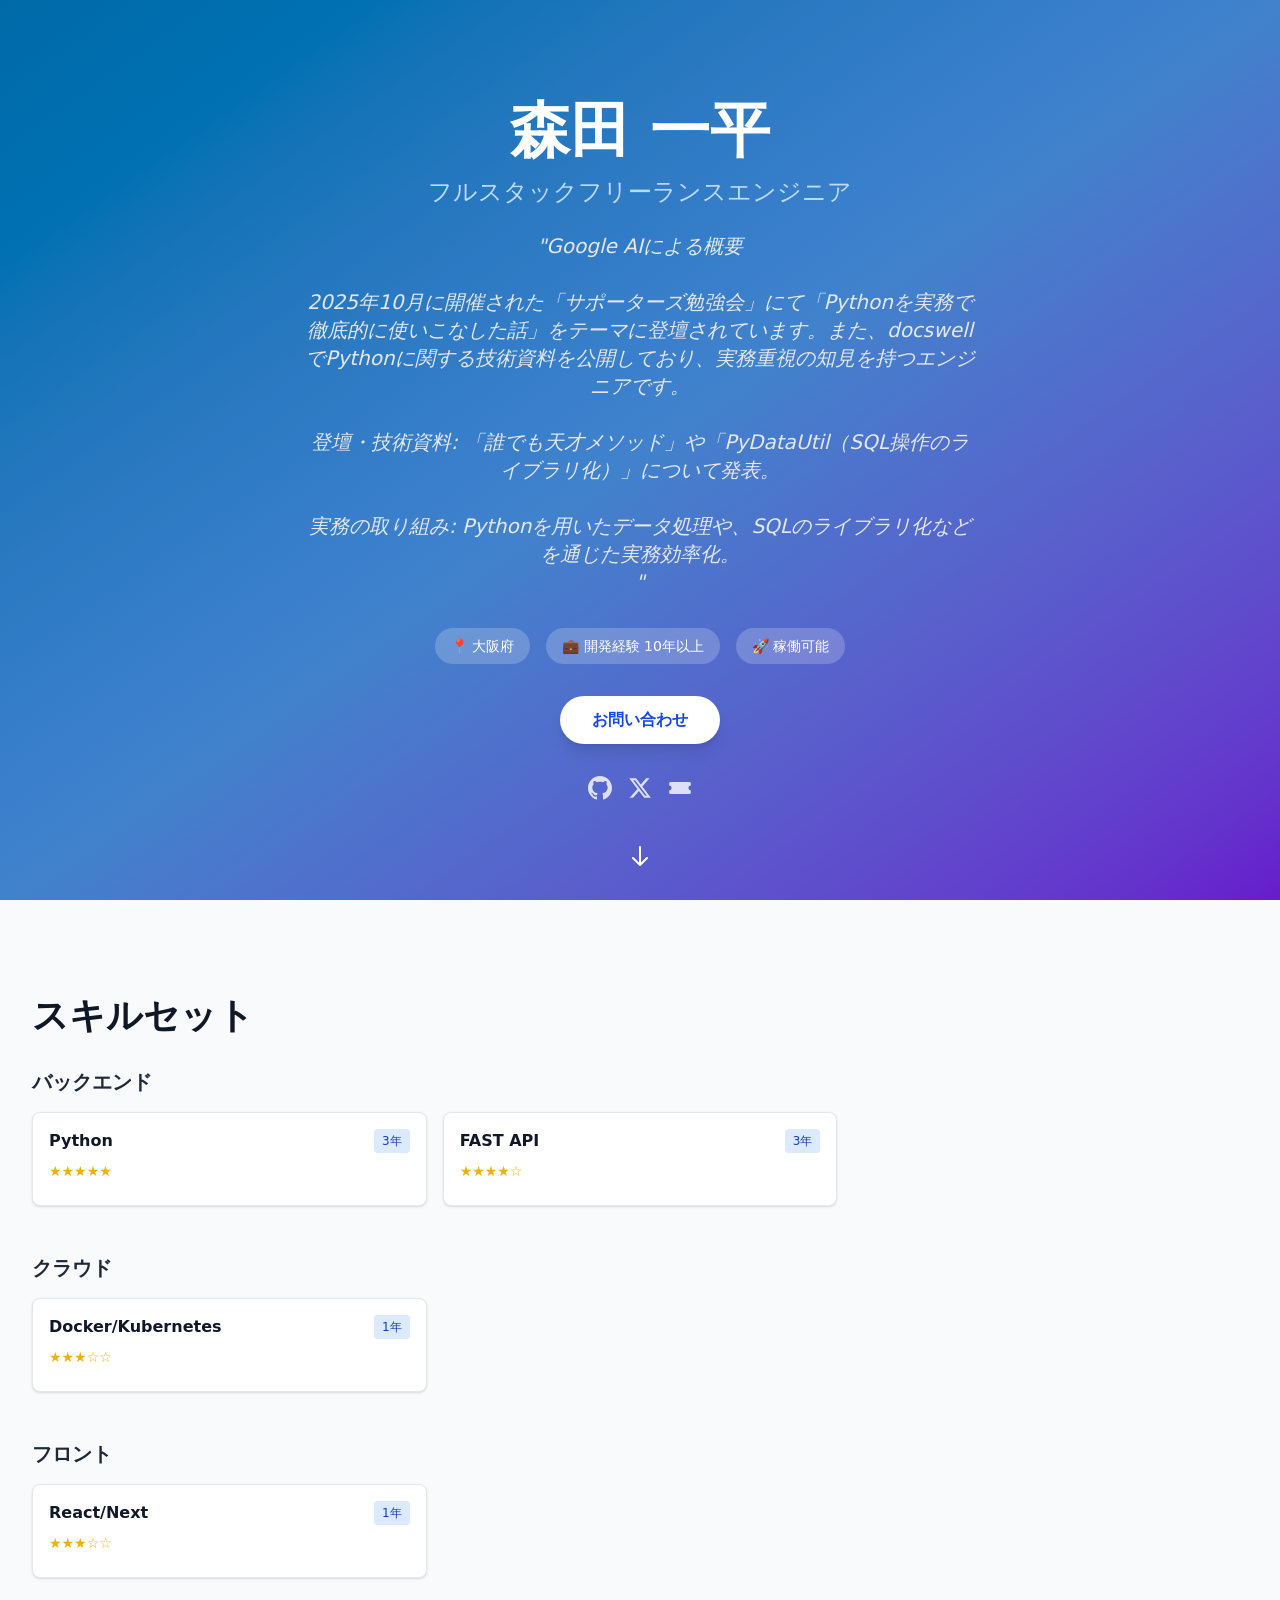
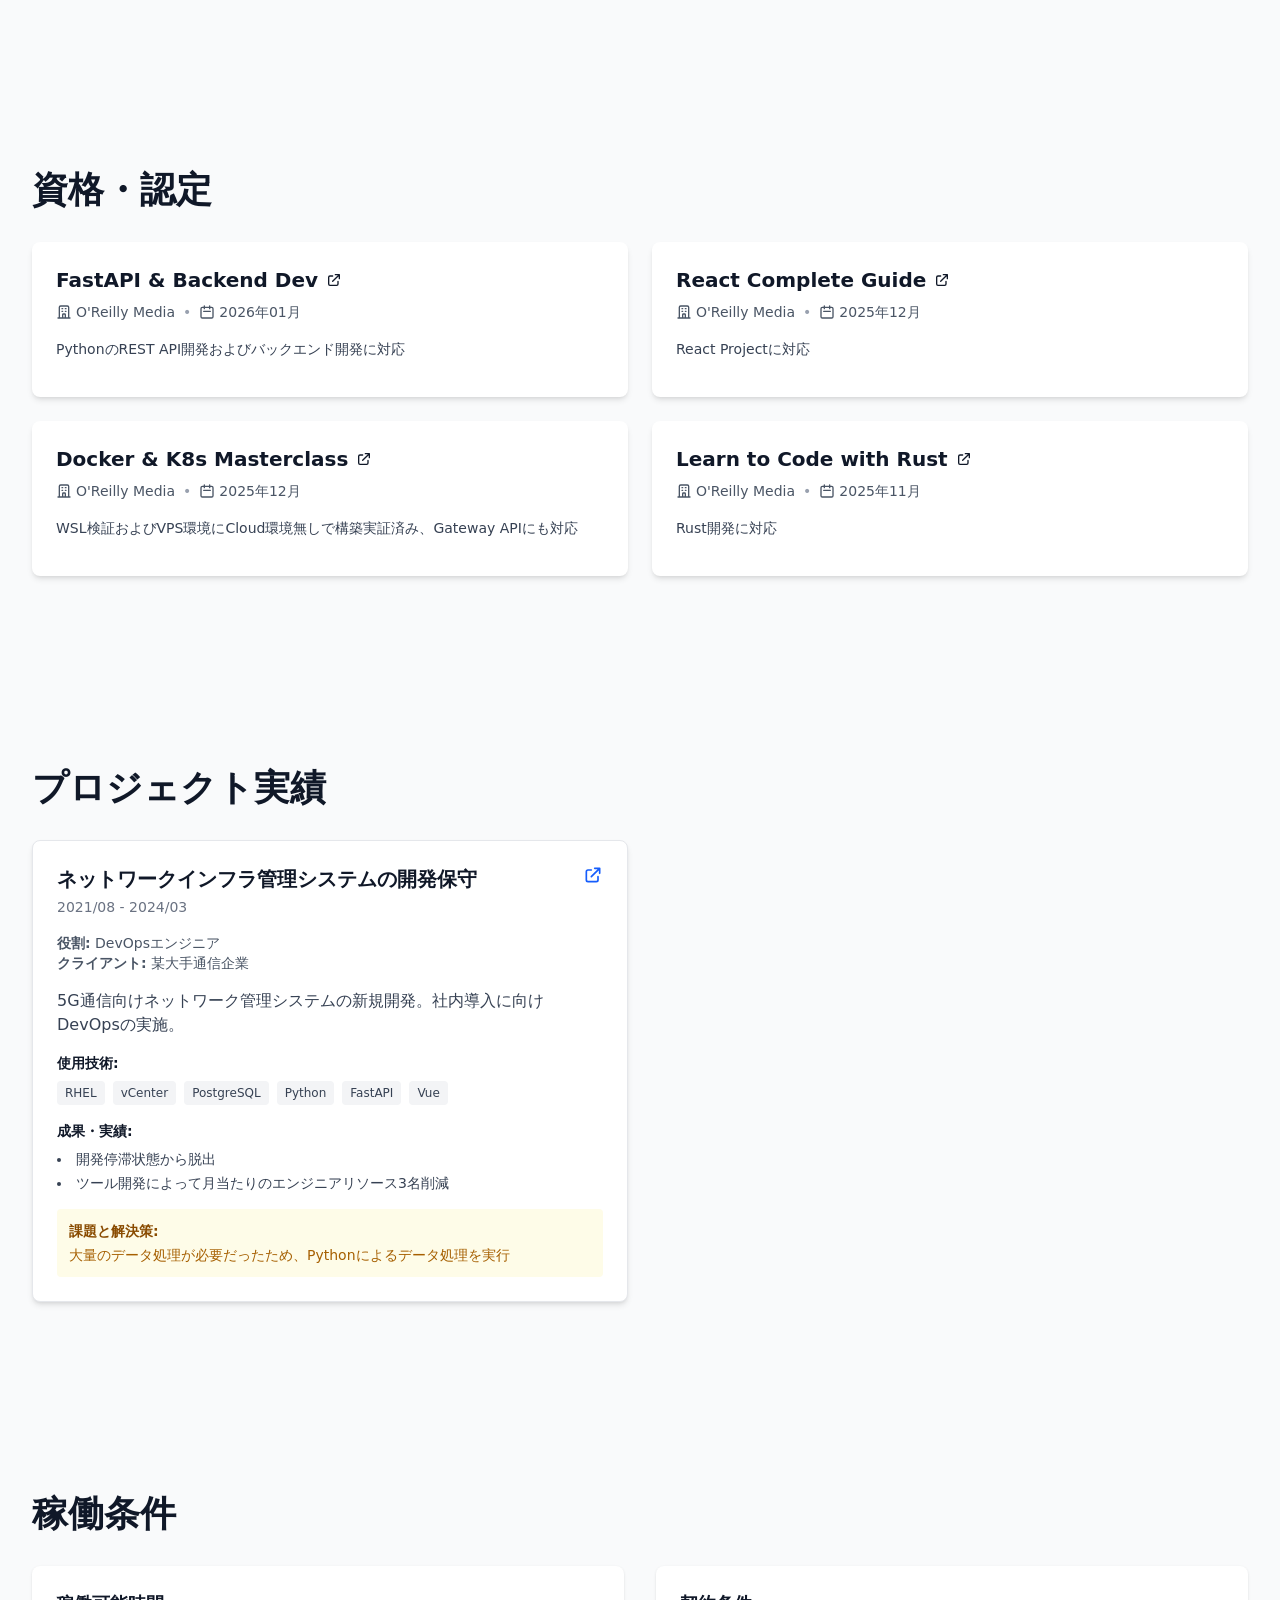
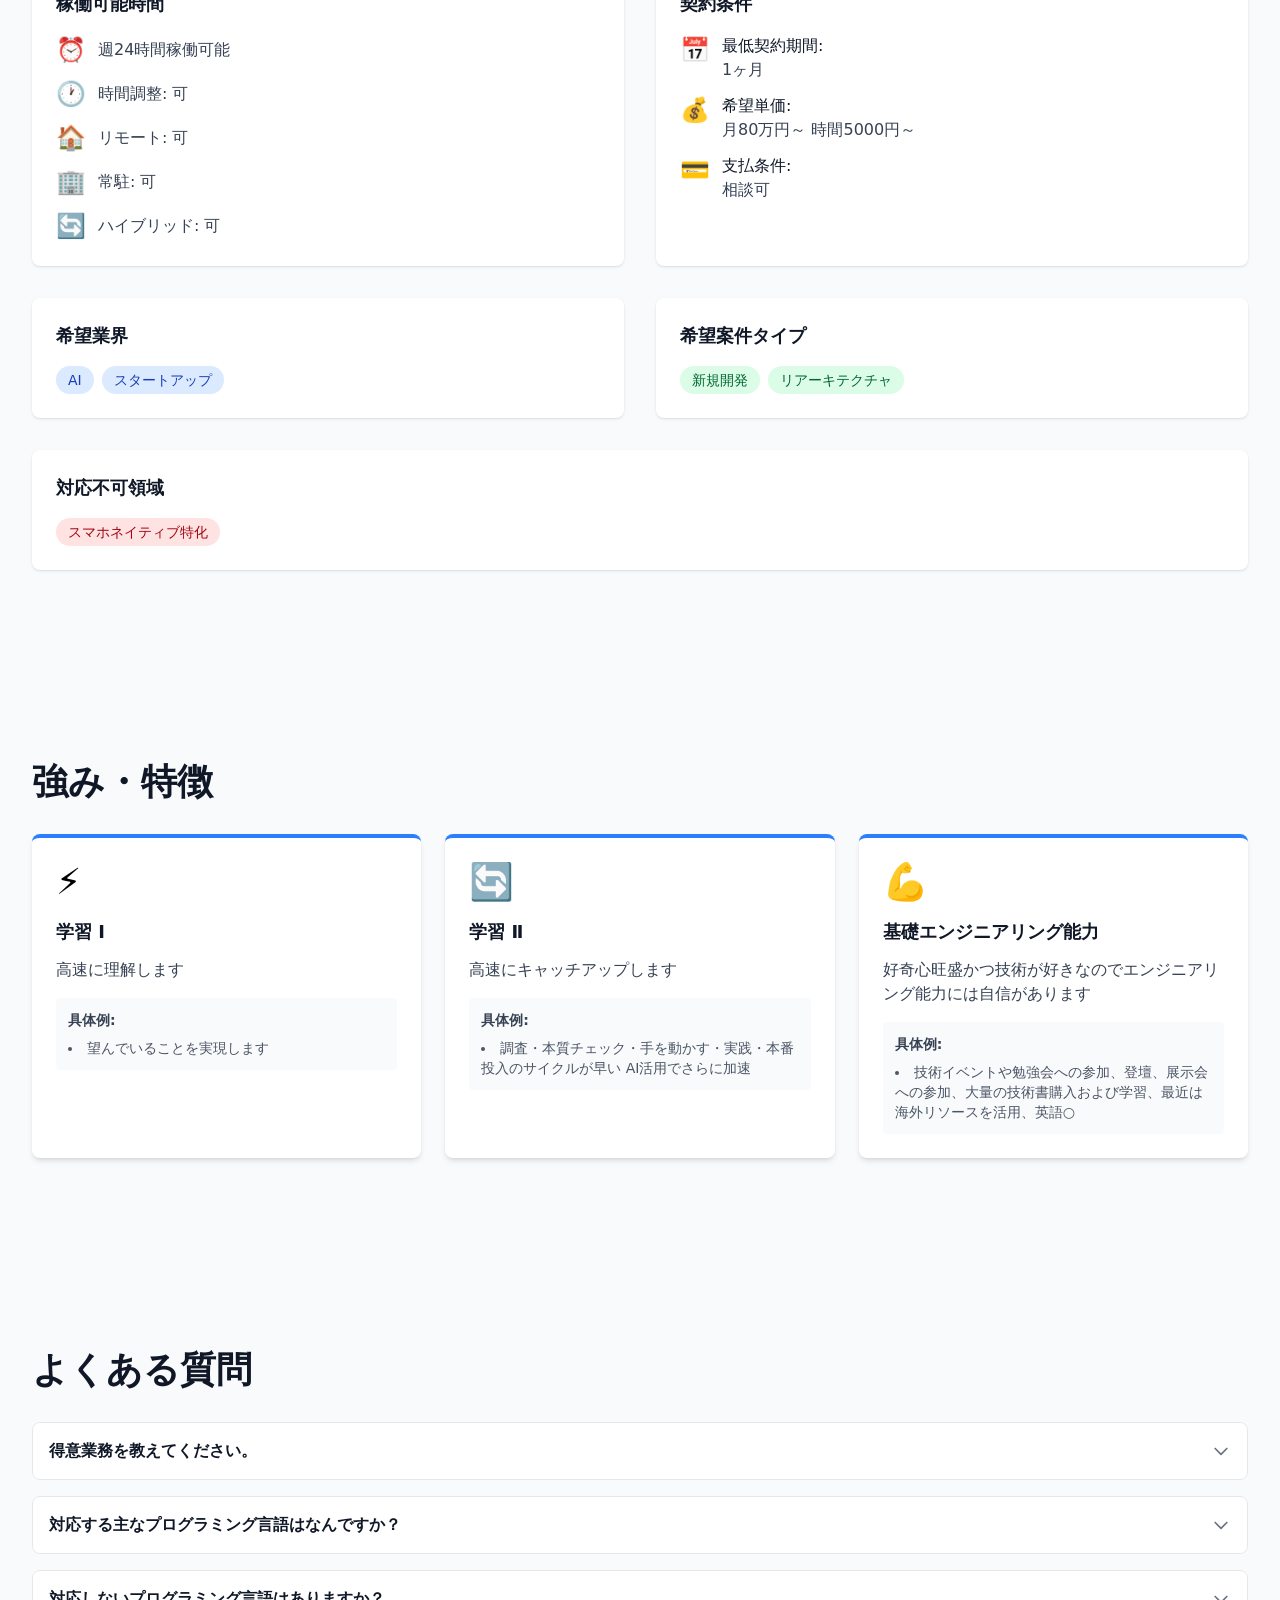
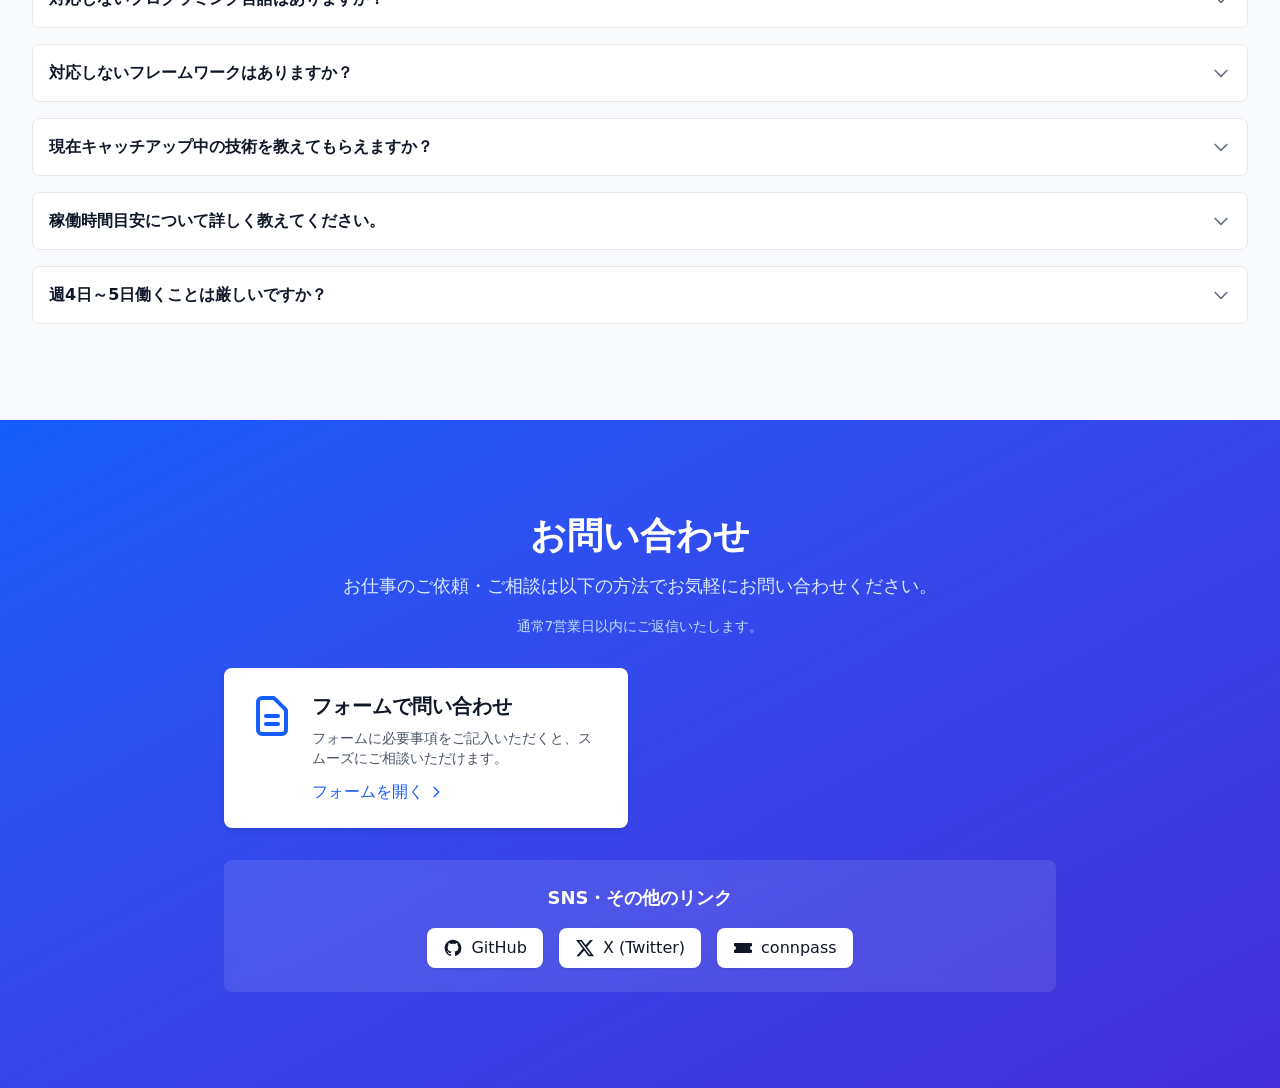
==== commit 7d4163b4: "fix" ====
--- a/index.html
+++ b/index.html
@@ -66,7 +66,7 @@
 
       gtag("config", "G-JXW6S1HY9N");
     </script>
-    <script type="module" crossorigin src="/assets/index-CaqdVbfE.js"></script>
+    <script type="module" crossorigin src="/assets/index-V00ciC70.js"></script>
     <link rel="stylesheet" crossorigin href="/assets/index-BK4UK5E3.css">
   </head>
   <body>
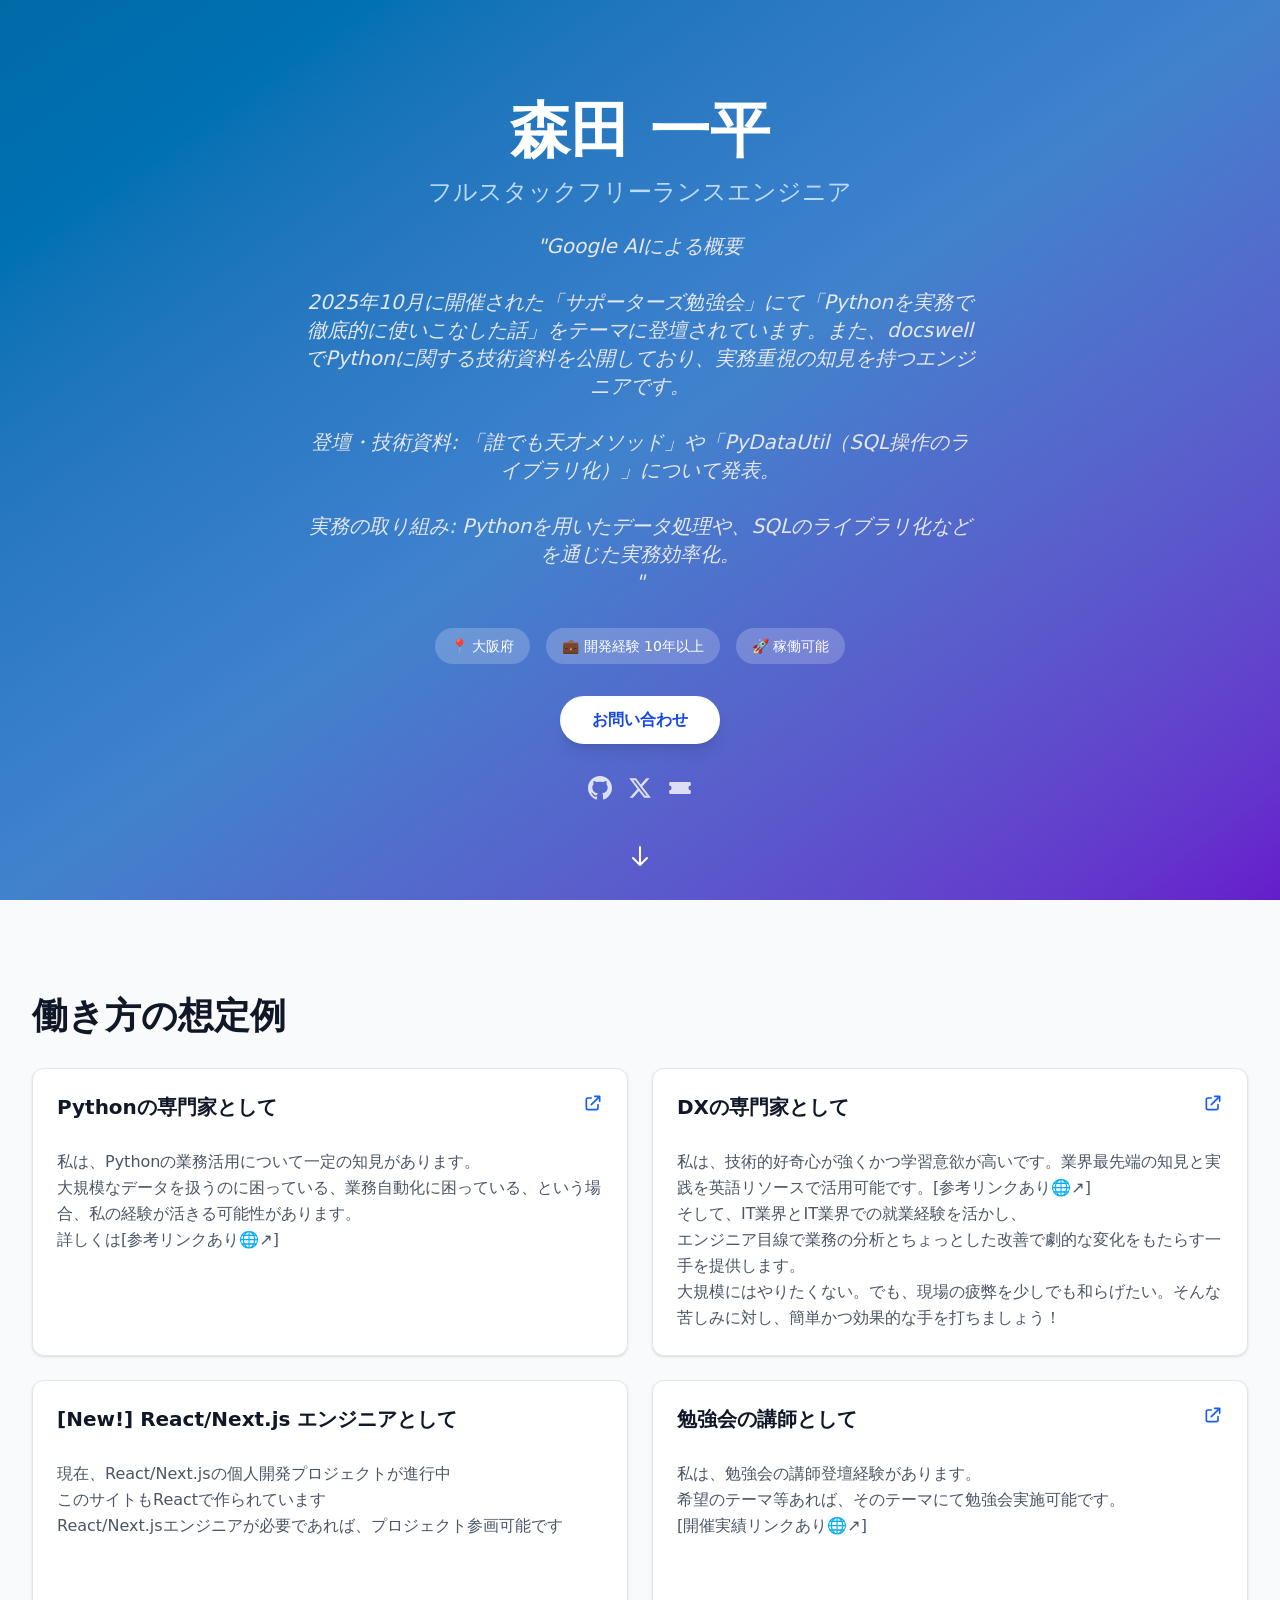
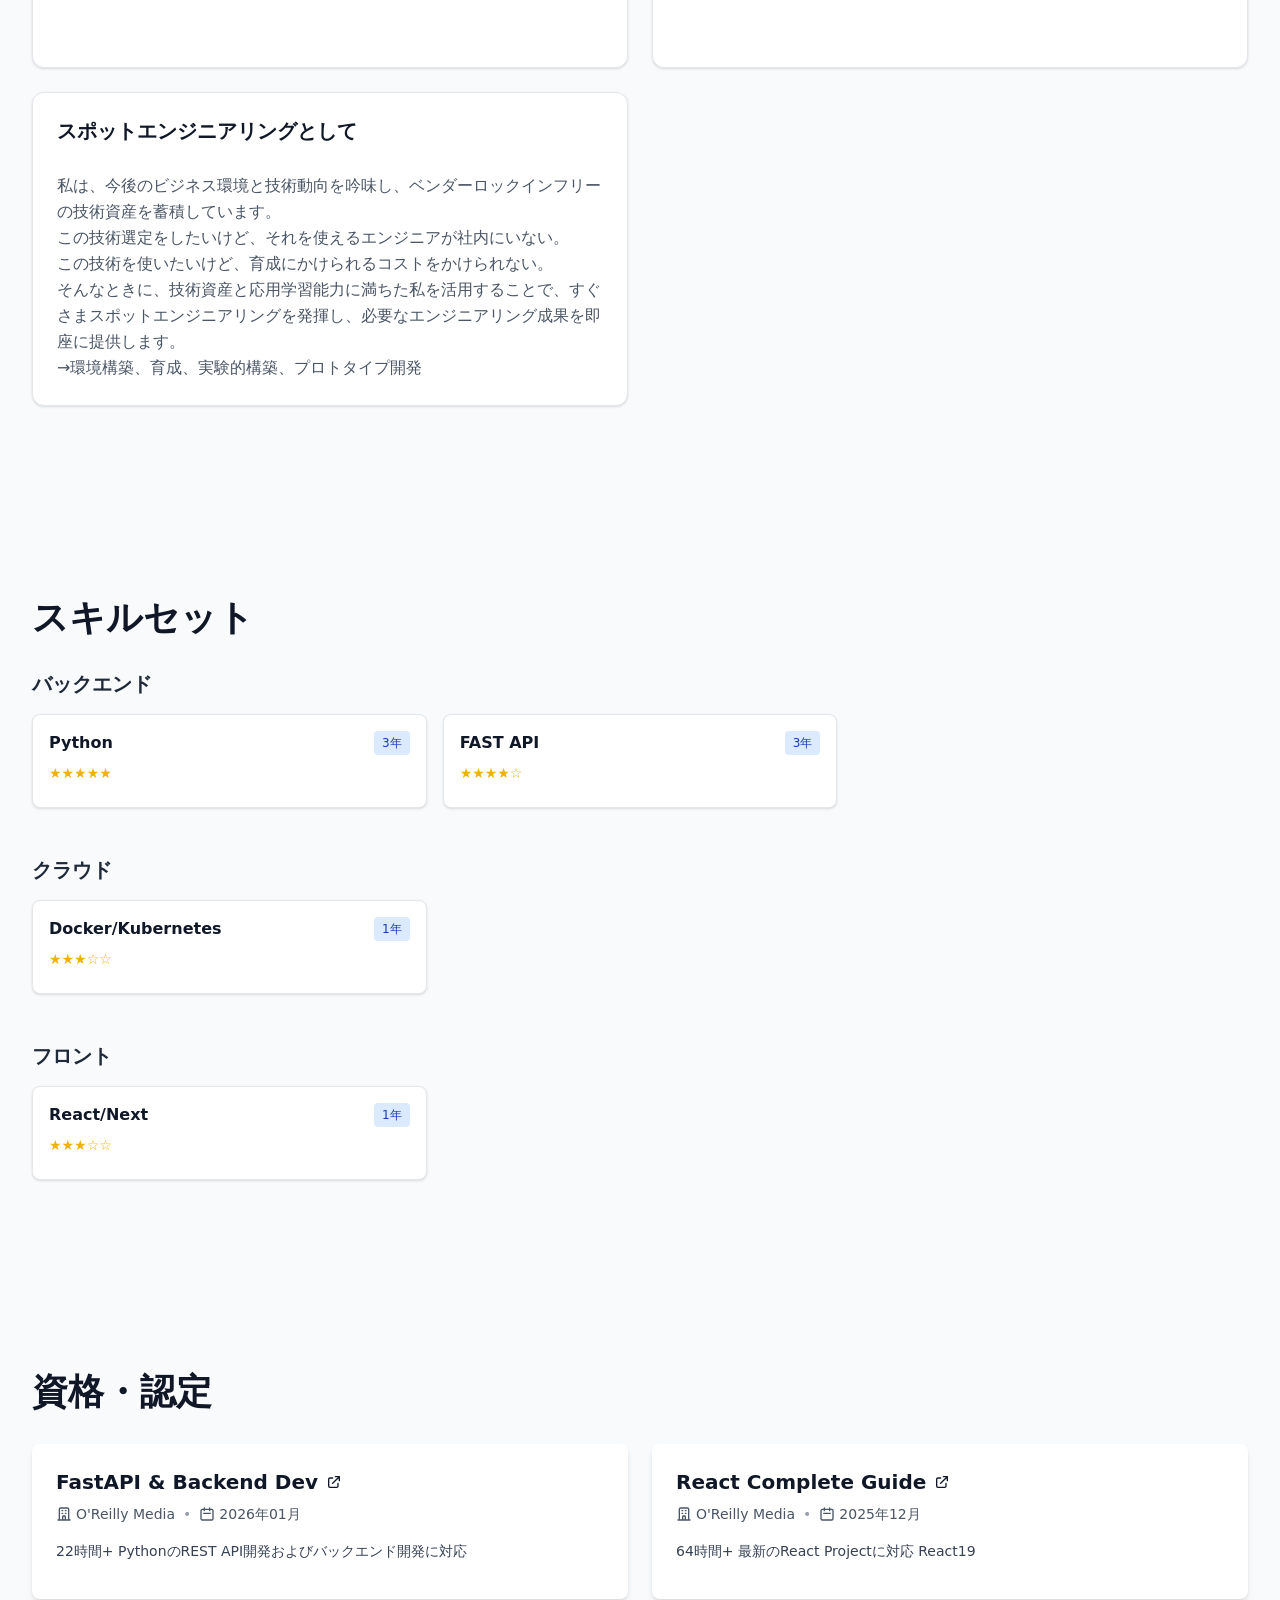
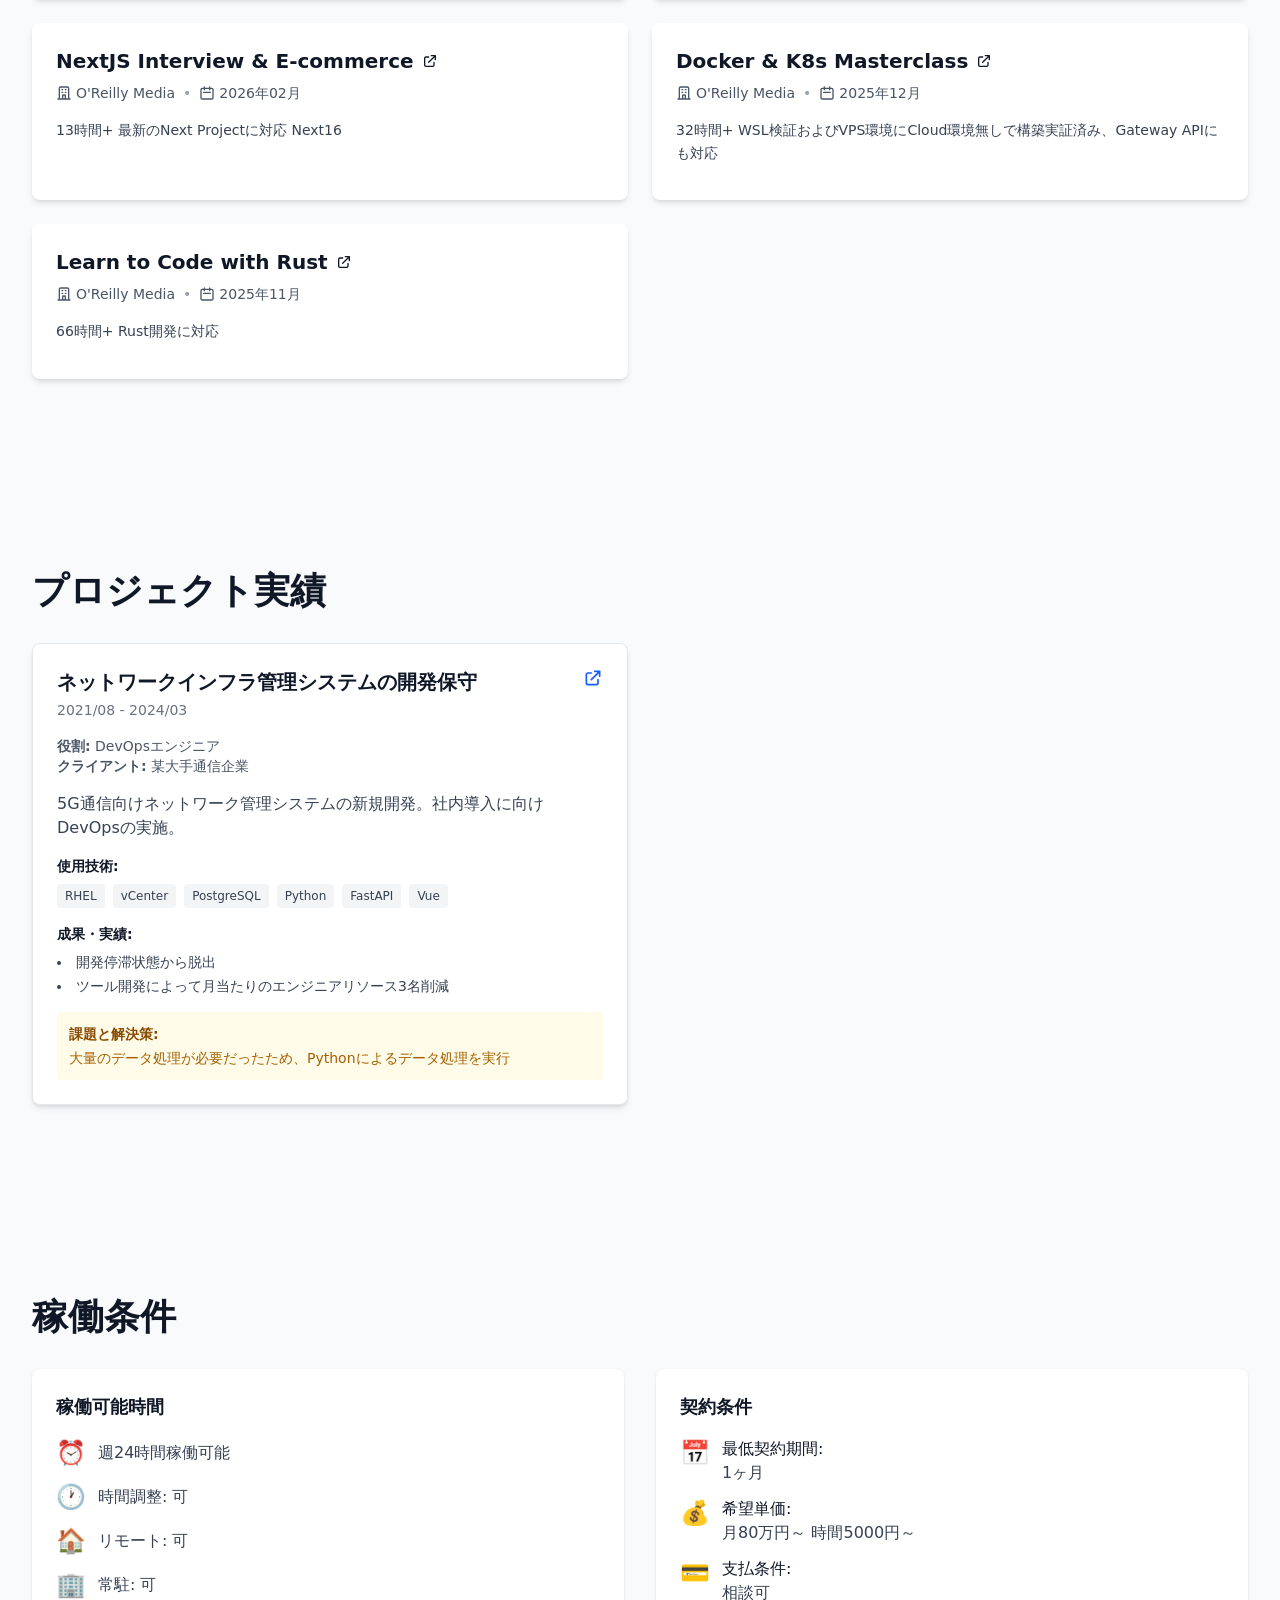
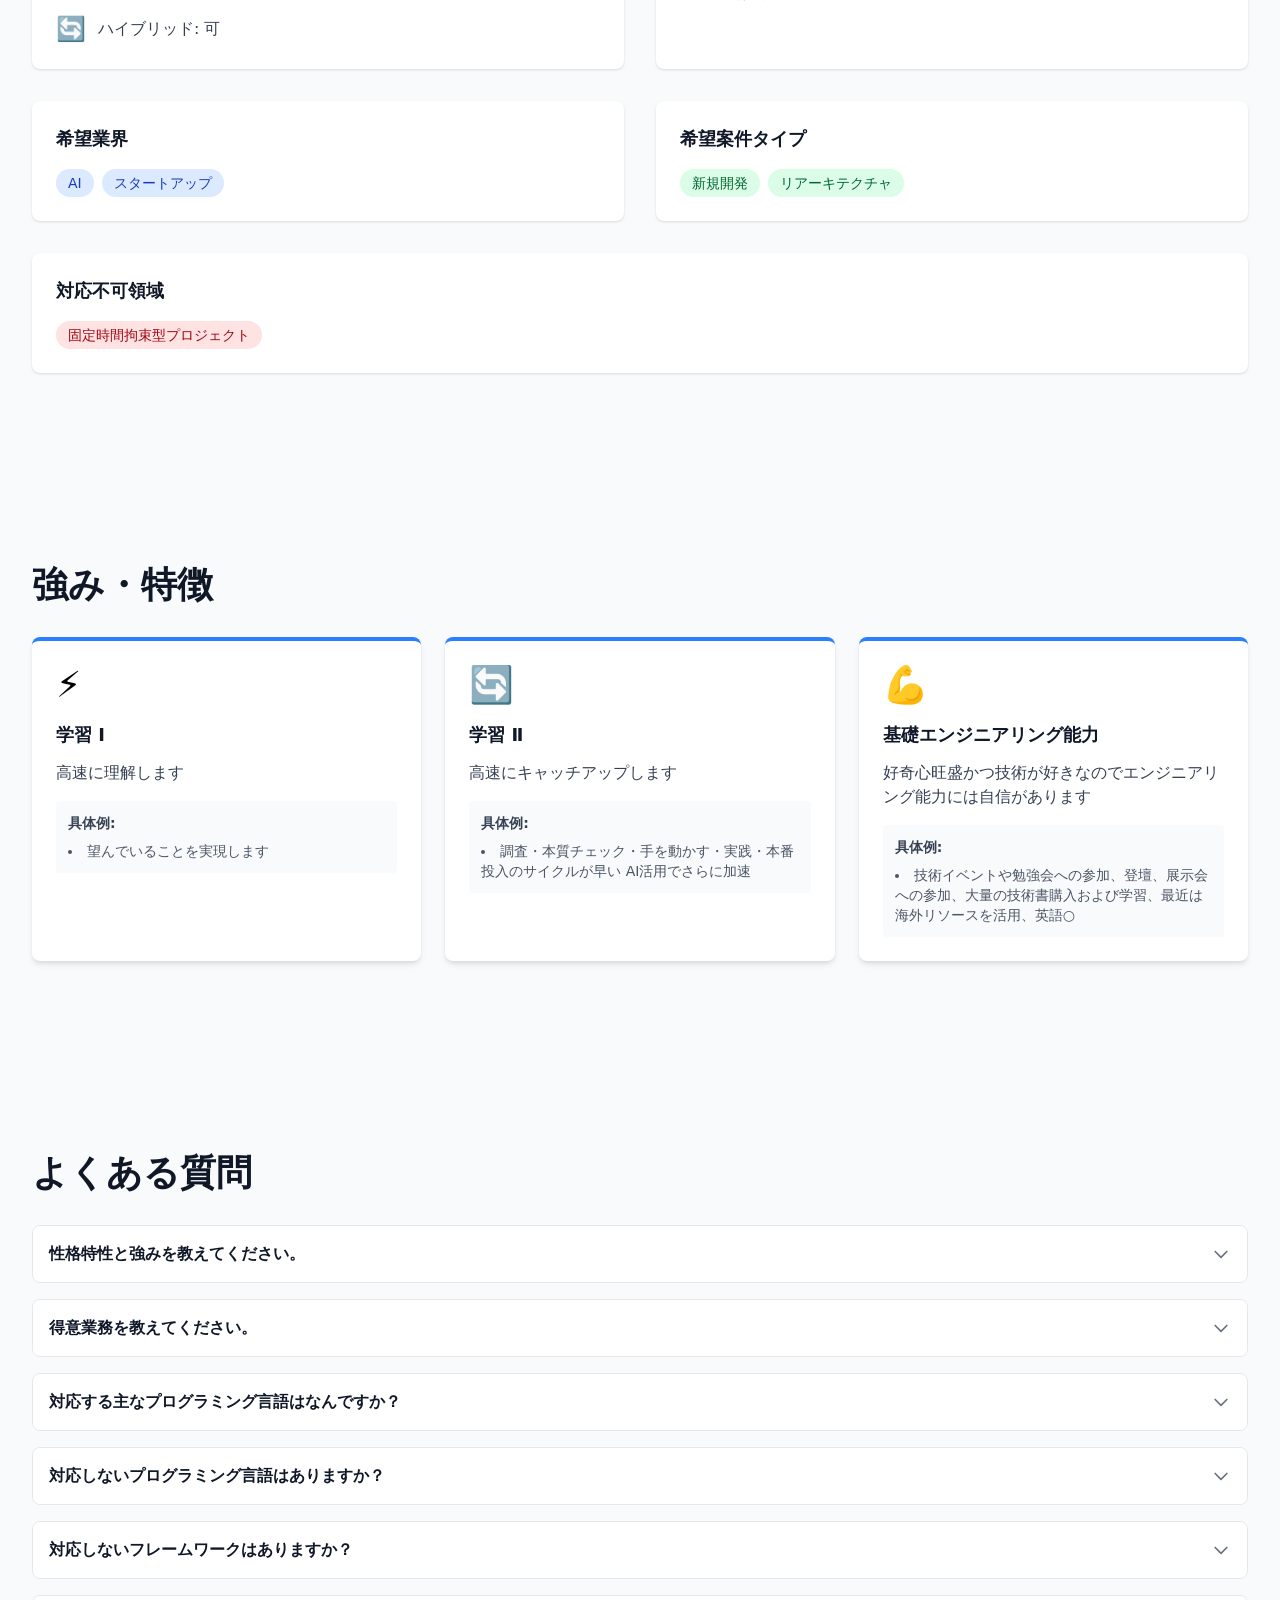
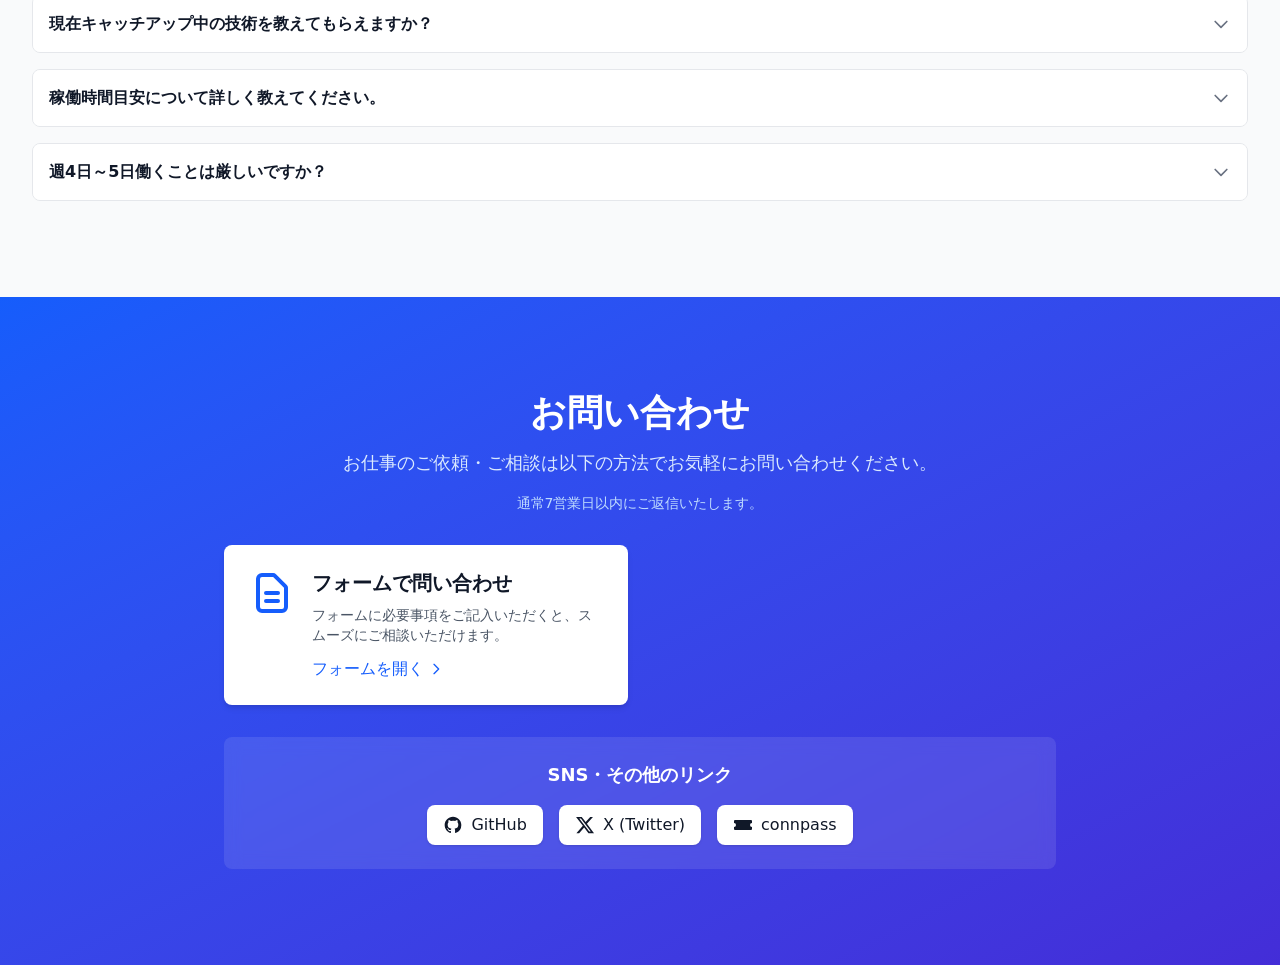
==== commit 73f806c8: "update" ====
--- a/index.html
+++ b/index.html
@@ -66,8 +66,8 @@
 
       gtag("config", "G-JXW6S1HY9N");
     </script>
-    <script type="module" crossorigin src="/assets/index-V00ciC70.js"></script>
-    <link rel="stylesheet" crossorigin href="/assets/index-BK4UK5E3.css">
+    <script type="module" crossorigin src="/assets/index-CZgX-K4n.js"></script>
+    <link rel="stylesheet" crossorigin href="/assets/index-DGCSzKB7.css">
   </head>
   <body>
     <div id="root"></div>
--- a/assets/index-DGCSzKB7.css
+++ b/assets/index-DGCSzKB7.css
@@ -0,0 +1 @@
+@layer properties{@supports (((-webkit-hyphens:none)) and (not (margin-trim:inline))) or ((-moz-orient:inline) and (not (color:rgb(from red r g b)))){*,:before,:after,::backdrop{--tw-rotate-x:initial;--tw-rotate-y:initial;--tw-rotate-z:initial;--tw-skew-x:initial;--tw-skew-y:initial;--tw-font-weight:initial;--tw-gradient-position:initial;--tw-gradient-from:#0000;--tw-gradient-via:#0000;--tw-gradient-to:#0000;--tw-gradient-stops:initial;--tw-gradient-via-stops:initial;--tw-gradient-from-position:0%;--tw-gradient-via-position:50%;--tw-gradient-to-position:100%;--tw-shadow:0 0 #0000;--tw-shadow-color:initial;--tw-shadow-alpha:100%;--tw-inset-shadow:0 0 #0000;--tw-inset-shadow-color:initial;--tw-inset-shadow-alpha:100%;--tw-ring-color:initial;--tw-ring-shadow:0 0 #0000;--tw-inset-ring-color:initial;--tw-inset-ring-shadow:0 0 #0000;--tw-ring-inset:initial;--tw-ring-offset-width:0px;--tw-ring-offset-color:#fff;--tw-ring-offset-shadow:0 0 #0000;--tw-duration:initial;--tw-translate-x:0;--tw-translate-y:0;--tw-translate-z:0;--tw-border-style:solid;--tw-leading:initial;--tw-space-y-reverse:0;--tw-backdrop-blur:initial;--tw-backdrop-brightness:initial;--tw-backdrop-contrast:initial;--tw-backdrop-grayscale:initial;--tw-backdrop-hue-rotate:initial;--tw-backdrop-invert:initial;--tw-backdrop-opacity:initial;--tw-backdrop-saturate:initial;--tw-backdrop-sepia:initial}}}@layer theme{:root,:host{--font-sans:ui-sans-serif,system-ui,sans-serif,"Apple Color Emoji","Segoe UI Emoji","Segoe UI Symbol","Noto Color Emoji";--font-mono:ui-monospace,SFMono-Regular,Menlo,Monaco,Consolas,"Liberation Mono","Courier New",monospace;--color-red-100:oklch(93.6% .032 17.717);--color-red-600:oklch(57.7% .245 27.325);--color-red-800:oklch(44.4% .177 26.899);--color-orange-600:oklch(64.6% .222 41.116);--color-yellow-50:oklch(98.7% .026 102.212);--color-yellow-100:oklch(97.3% .071 103.193);--color-yellow-500:oklch(79.5% .184 86.047);--color-yellow-700:oklch(55.4% .135 66.442);--color-yellow-800:oklch(47.6% .114 61.907);--color-green-100:oklch(96.2% .044 156.743);--color-green-600:oklch(62.7% .194 149.214);--color-green-800:oklch(44.8% .119 151.328);--color-sky-600:oklch(58.8% .158 241.966);--color-blue-50:oklch(97% .014 254.604);--color-blue-100:oklch(93.2% .032 255.585);--color-blue-200:oklch(88.2% .059 254.128);--color-blue-400:oklch(70.7% .165 254.624);--color-blue-500:oklch(62.3% .214 259.815);--color-blue-600:oklch(54.6% .245 262.881);--color-blue-700:oklch(48.8% .243 264.376);--color-blue-800:oklch(42.4% .199 265.638);--color-indigo-700:oklch(45.7% .24 277.023);--color-indigo-900:oklch(35.9% .144 278.697);--color-violet-600:oklch(54.1% .281 293.009);--color-purple-600:oklch(55.8% .288 302.321);--color-gray-50:oklch(98.5% .002 247.839);--color-gray-100:oklch(96.7% .003 264.542);--color-gray-200:oklch(92.8% .006 264.531);--color-gray-400:oklch(70.7% .022 261.325);--color-gray-500:oklch(55.1% .027 264.364);--color-gray-600:oklch(44.6% .03 256.802);--color-gray-700:oklch(37.3% .034 259.733);--color-gray-800:oklch(27.8% .033 256.848);--color-gray-900:oklch(21% .034 264.665);--color-black:#000;--color-white:#fff;--spacing:.25rem;--container-2xl:42rem;--container-4xl:56rem;--container-7xl:80rem;--text-xs:.75rem;--text-xs--line-height:calc(1/.75);--text-sm:.875rem;--text-sm--line-height:calc(1.25/.875);--text-base:1rem;--text-base--line-height: 1.5 ;--text-lg:1.125rem;--text-lg--line-height:calc(1.75/1.125);--text-xl:1.25rem;--text-xl--line-height:calc(1.75/1.25);--text-2xl:1.5rem;--text-2xl--line-height:calc(2/1.5);--text-3xl:1.875rem;--text-3xl--line-height: 1.2 ;--text-4xl:2.25rem;--text-4xl--line-height:calc(2.5/2.25);--text-6xl:3.75rem;--text-6xl--line-height:1;--font-weight-medium:500;--font-weight-semibold:600;--font-weight-bold:700;--leading-relaxed:1.625;--radius-md:.375rem;--radius-lg:.5rem;--radius-xl:.75rem;--animate-spin:spin 1s linear infinite;--animate-bounce:bounce 1s infinite;--blur-sm:8px;--default-transition-duration:.15s;--default-transition-timing-function:cubic-bezier(.4,0,.2,1);--default-font-family:var(--font-sans);--default-mono-font-family:var(--font-mono)}}@layer base{*,:after,:before,::backdrop{box-sizing:border-box;border:0 solid;margin:0;padding:0}::file-selector-button{box-sizing:border-box;border:0 solid;margin:0;padding:0}html,:host{-webkit-text-size-adjust:100%;tab-size:4;line-height:1.5;font-family:var(--default-font-family,ui-sans-serif,system-ui,sans-serif,"Apple Color Emoji","Segoe UI Emoji","Segoe UI Symbol","Noto Color Emoji");font-feature-settings:var(--default-font-feature-settings,normal);font-variation-settings:var(--default-font-variation-settings,normal);-webkit-tap-highlight-color:transparent}hr{height:0;color:inherit;border-top-width:1px}abbr:where([title]){-webkit-text-decoration:underline dotted;text-decoration:underline dotted}h1,h2,h3,h4,h5,h6{font-size:inherit;font-weight:inherit}a{color:inherit;-webkit-text-decoration:inherit;text-decoration:inherit}b,strong{font-weight:bolder}code,kbd,samp,pre{font-family:var(--default-mono-font-family,ui-monospace,SFMono-Regular,Menlo,Monaco,Consolas,"Liberation Mono","Courier New",monospace);font-feature-settings:var(--default-mono-font-feature-settings,normal);font-variation-settings:var(--default-mono-font-variation-settings,normal);font-size:1em}small{font-size:80%}sub,sup{vertical-align:baseline;font-size:75%;line-height:0;position:relative}sub{bottom:-.25em}sup{top:-.5em}table{text-indent:0;border-color:inherit;border-collapse:collapse}:-moz-focusring{outline:auto}progress{vertical-align:baseline}summary{display:list-item}ol,ul,menu{list-style:none}img,svg,video,canvas,audio,iframe,embed,object{vertical-align:middle;display:block}img,video{max-width:100%;height:auto}button,input,select,optgroup,textarea{font:inherit;font-feature-settings:inherit;font-variation-settings:inherit;letter-spacing:inherit;color:inherit;opacity:1;background-color:#0000;border-radius:0}::file-selector-button{font:inherit;font-feature-settings:inherit;font-variation-settings:inherit;letter-spacing:inherit;color:inherit;opacity:1;background-color:#0000;border-radius:0}:where(select:is([multiple],[size])) optgroup{font-weight:bolder}:where(select:is([multiple],[size])) optgroup option{padding-inline-start:20px}::file-selector-button{margin-inline-end:4px}::placeholder{opacity:1}@supports (not ((-webkit-appearance:-apple-pay-button))) or (contain-intrinsic-size:1px){::placeholder{color:currentColor}@supports (color:color-mix(in lab,red,red)){::placeholder{color:color-mix(in oklab,currentcolor 50%,transparent)}}}textarea{resize:vertical}::-webkit-search-decoration{-webkit-appearance:none}::-webkit-date-and-time-value{min-height:1lh;text-align:inherit}::-webkit-datetime-edit{display:inline-flex}::-webkit-datetime-edit-fields-wrapper{padding:0}::-webkit-datetime-edit{padding-block:0}::-webkit-datetime-edit-year-field{padding-block:0}::-webkit-datetime-edit-month-field{padding-block:0}::-webkit-datetime-edit-day-field{padding-block:0}::-webkit-datetime-edit-hour-field{padding-block:0}::-webkit-datetime-edit-minute-field{padding-block:0}::-webkit-datetime-edit-second-field{padding-block:0}::-webkit-datetime-edit-millisecond-field{padding-block:0}::-webkit-datetime-edit-meridiem-field{padding-block:0}::-webkit-calendar-picker-indicator{line-height:1}:-moz-ui-invalid{box-shadow:none}button,input:where([type=button],[type=reset],[type=submit]){appearance:button}::file-selector-button{appearance:button}::-webkit-inner-spin-button{height:auto}::-webkit-outer-spin-button{height:auto}[hidden]:where(:not([hidden=until-found])){display:none!important}}@layer components{.page-container{background-color:var(--color-gray-50);min-height:100vh}.page-loading,.page-error{background-color:var(--color-gray-50);justify-content:center;align-items:center;min-height:100vh;display:flex}.section{padding-block:calc(var(--spacing)*16)}@media(min-width:48rem){.section{padding-block:calc(var(--spacing)*24)}}.section-alt{background-color:var(--color-gray-50);padding-block:calc(var(--spacing)*16)}@media(min-width:48rem){.section-alt{padding-block:calc(var(--spacing)*24)}}.section-container{max-width:var(--container-7xl);padding-inline:calc(var(--spacing)*4);margin-inline:auto}@media(min-width:40rem){.section-container{padding-inline:calc(var(--spacing)*6)}}@media(min-width:64rem){.section-container{padding-inline:calc(var(--spacing)*8)}}.section-narrow{max-width:var(--container-4xl);padding-inline:calc(var(--spacing)*4);margin-inline:auto}@media(min-width:40rem){.section-narrow{padding-inline:calc(var(--spacing)*6)}}@media(min-width:64rem){.section-narrow{padding-inline:calc(var(--spacing)*8)}}.section-title{margin-bottom:calc(var(--spacing)*8);font-size:var(--text-3xl);line-height:var(--tw-leading,var(--text-3xl--line-height));--tw-font-weight:var(--font-weight-bold);font-weight:var(--font-weight-bold);color:var(--color-gray-900)}@media(min-width:48rem){.section-title{font-size:var(--text-4xl);line-height:var(--tw-leading,var(--text-4xl--line-height))}}.hero{--tw-gradient-position:to bottom right;justify-content:center;align-items:center;min-height:100vh;display:flex;position:relative;overflow:hidden}@supports (background-image:linear-gradient(in lab,red,red)){.hero{--tw-gradient-position:to bottom right in oklab}}.hero{background-image:linear-gradient(var(--tw-gradient-stops));--tw-gradient-from:var(--color-sky-600);--tw-gradient-via:var(--color-blue-400);--tw-gradient-via-stops:var(--tw-gradient-position),var(--tw-gradient-from)var(--tw-gradient-from-position),var(--tw-gradient-via)var(--tw-gradient-via-position),var(--tw-gradient-to)var(--tw-gradient-to-position);--tw-gradient-stops:var(--tw-gradient-via-stops,var(--tw-gradient-position),var(--tw-gradient-from)var(--tw-gradient-from-position),var(--tw-gradient-to)var(--tw-gradient-to-position));--tw-gradient-to:var(--color-violet-600);color:var(--color-white)}.hero-overlay{inset:calc(var(--spacing)*0);background-color:var(--color-black);opacity:.2;position:absolute}.hero-content{z-index:10;max-width:var(--container-4xl);padding-inline:calc(var(--spacing)*4);text-align:center;margin-inline:auto;position:relative}.hero-title{margin-bottom:calc(var(--spacing)*4);font-size:var(--text-4xl);line-height:var(--tw-leading,var(--text-4xl--line-height));--tw-font-weight:var(--font-weight-bold);font-weight:var(--font-weight-bold)}@media(min-width:48rem){.hero-title{font-size:var(--text-6xl);line-height:var(--tw-leading,var(--text-6xl--line-height))}}.hero-subtitle{margin-bottom:calc(var(--spacing)*6);font-size:var(--text-xl);line-height:var(--tw-leading,var(--text-xl--line-height));color:var(--color-blue-200)}@media(min-width:48rem){.hero-subtitle{font-size:var(--text-2xl);line-height:var(--tw-leading,var(--text-2xl--line-height))}}.hero-quote{margin-inline:auto;margin-bottom:calc(var(--spacing)*8);max-width:var(--container-2xl);font-size:var(--text-xs);line-height:var(--tw-leading,var(--text-xs--line-height));white-space:pre-line;color:var(--color-gray-200);font-style:italic}@media(min-width:48rem){.hero-quote{font-size:var(--text-xl);line-height:var(--tw-leading,var(--text-xl--line-height))}}.hero-badges{margin-bottom:calc(var(--spacing)*8);justify-content:center;align-items:center;gap:calc(var(--spacing)*4);flex-direction:column;display:flex}@media(min-width:40rem){.hero-badges{flex-direction:row}}.hero-badge{background-color:#fff3;border-radius:3.40282e38px}@supports (color:color-mix(in lab,red,red)){.hero-badge{background-color:color-mix(in oklab,var(--color-white)20%,transparent)}}.hero-badge{padding-inline:calc(var(--spacing)*4);padding-block:calc(var(--spacing)*2);font-size:var(--text-sm);line-height:var(--tw-leading,var(--text-sm--line-height))}.hero-cta{background-color:var(--color-white);padding-inline:calc(var(--spacing)*8);padding-block:calc(var(--spacing)*3);--tw-font-weight:var(--font-weight-semibold);font-weight:var(--font-weight-semibold);color:var(--color-blue-700);--tw-shadow:0 10px 15px -3px var(--tw-shadow-color,#0000001a),0 4px 6px -4px var(--tw-shadow-color,#0000001a);box-shadow:var(--tw-inset-shadow),var(--tw-inset-ring-shadow),var(--tw-ring-offset-shadow),var(--tw-ring-shadow),var(--tw-shadow);transition-property:color,background-color,border-color,outline-color,text-decoration-color,fill,stroke,--tw-gradient-from,--tw-gradient-via,--tw-gradient-to;transition-timing-function:var(--tw-ease,var(--default-transition-timing-function));transition-duration:var(--tw-duration,var(--default-transition-duration));--tw-duration:.2s;border-radius:3.40282e38px;transition-duration:.2s}@media(hover:hover){.hero-cta:hover{background-color:var(--color-blue-50)}}.hero-socials{margin-top:calc(var(--spacing)*8);justify-content:center;gap:calc(var(--spacing)*4);display:flex}.hero-social-link{color:#fffc}@supports (color:color-mix(in lab,red,red)){.hero-social-link{color:color-mix(in oklab,var(--color-white)80%,transparent)}}.hero-social-link{transition-property:color,background-color,border-color,outline-color,text-decoration-color,fill,stroke,--tw-gradient-from,--tw-gradient-via,--tw-gradient-to;transition-timing-function:var(--tw-ease,var(--default-transition-timing-function));transition-duration:var(--tw-duration,var(--default-transition-duration))}@media(hover:hover){.hero-social-link:hover{color:var(--color-white)}}.hero-scroll-indicator{bottom:calc(var(--spacing)*8);--tw-translate-x: -50% ;translate:var(--tw-translate-x)var(--tw-translate-y);transform:var(--tw-rotate-x,)var(--tw-rotate-y,)var(--tw-rotate-z,)var(--tw-skew-x,)var(--tw-skew-y,);animation:var(--animate-bounce);position:absolute;left:50%}.card{border-radius:var(--radius-lg);background-color:var(--color-white);--tw-shadow:0 4px 6px -1px var(--tw-shadow-color,#0000001a),0 2px 4px -2px var(--tw-shadow-color,#0000001a);box-shadow:var(--tw-inset-shadow),var(--tw-inset-ring-shadow),var(--tw-ring-offset-shadow),var(--tw-ring-shadow),var(--tw-shadow);transition-property:box-shadow;transition-timing-function:var(--tw-ease,var(--default-transition-timing-function));transition-duration:var(--tw-duration,var(--default-transition-duration));--tw-duration:.2s;transition-duration:.2s}@media(hover:hover){.card:hover{--tw-shadow:0 10px 15px -3px var(--tw-shadow-color,#0000001a),0 4px 6px -4px var(--tw-shadow-color,#0000001a);box-shadow:var(--tw-inset-shadow),var(--tw-inset-ring-shadow),var(--tw-ring-offset-shadow),var(--tw-ring-shadow),var(--tw-shadow)}}.card-bordered{border-radius:var(--radius-lg);border-style:var(--tw-border-style);border-width:1px;border-color:var(--color-gray-200);background-color:var(--color-white);--tw-shadow:0 4px 6px -1px var(--tw-shadow-color,#0000001a),0 2px 4px -2px var(--tw-shadow-color,#0000001a);box-shadow:var(--tw-inset-shadow),var(--tw-inset-ring-shadow),var(--tw-ring-offset-shadow),var(--tw-ring-shadow),var(--tw-shadow);transition-property:box-shadow;transition-timing-function:var(--tw-ease,var(--default-transition-timing-function));transition-duration:var(--tw-duration,var(--default-transition-duration));--tw-duration:.2s;transition-duration:.2s}@media(hover:hover){.card-bordered:hover{--tw-shadow:0 10px 15px -3px var(--tw-shadow-color,#0000001a),0 4px 6px -4px var(--tw-shadow-color,#0000001a);box-shadow:var(--tw-inset-shadow),var(--tw-inset-ring-shadow),var(--tw-ring-offset-shadow),var(--tw-ring-shadow),var(--tw-shadow)}}.card-header{margin-bottom:calc(var(--spacing)*4);justify-content:space-between;align-items:flex-start;display:flex}.card-body{padding:calc(var(--spacing)*6)}.card-title{margin-bottom:calc(var(--spacing)*1);font-size:var(--text-xl);line-height:var(--tw-leading,var(--text-xl--line-height));--tw-font-weight:var(--font-weight-bold);font-weight:var(--font-weight-bold);color:var(--color-gray-900)}.card-title-lg{margin-bottom:calc(var(--spacing)*3);font-size:var(--text-lg);line-height:var(--tw-leading,var(--text-lg--line-height));--tw-font-weight:var(--font-weight-bold);font-weight:var(--font-weight-bold);color:var(--color-gray-900)}.card-subtitle{font-size:var(--text-sm);line-height:var(--tw-leading,var(--text-sm--line-height));color:var(--color-gray-500)}.card-text{color:var(--color-gray-700)}.card-highlight{border-top-style:var(--tw-border-style);border-top-width:4px;border-color:var(--color-blue-500)}.skill-card{border-radius:var(--radius-lg);border-style:var(--tw-border-style);border-width:1px;border-color:var(--color-gray-200);background-color:var(--color-white);padding:calc(var(--spacing)*4);--tw-shadow:0 1px 3px 0 var(--tw-shadow-color,#0000001a),0 1px 2px -1px var(--tw-shadow-color,#0000001a);box-shadow:var(--tw-inset-shadow),var(--tw-inset-ring-shadow),var(--tw-ring-offset-shadow),var(--tw-ring-shadow),var(--tw-shadow);transition-property:all;transition-timing-function:var(--tw-ease,var(--default-transition-timing-function));transition-duration:var(--tw-duration,var(--default-transition-duration));--tw-duration:.2s;transition-duration:.2s;position:relative}@media(hover:hover){.skill-card:hover{--tw-shadow:0 4px 6px -1px var(--tw-shadow-color,#0000001a),0 2px 4px -2px var(--tw-shadow-color,#0000001a);box-shadow:var(--tw-inset-shadow),var(--tw-inset-ring-shadow),var(--tw-ring-offset-shadow),var(--tw-ring-shadow),var(--tw-shadow)}}.skill-card-header{margin-bottom:calc(var(--spacing)*2);justify-content:space-between;align-items:center;display:flex}.skill-card-title{--tw-font-weight:var(--font-weight-bold);font-weight:var(--font-weight-bold);color:var(--color-gray-900)}.skill-years-badge{background-color:var(--color-blue-100);padding-inline:calc(var(--spacing)*2);padding-block:calc(var(--spacing)*1);font-size:var(--text-xs);line-height:var(--tw-leading,var(--text-xs--line-height));--tw-font-weight:var(--font-weight-medium);font-weight:var(--font-weight-medium);color:var(--color-blue-800);border-radius:.25rem}.skill-stars{margin-bottom:calc(var(--spacing)*2);font-size:var(--text-sm);line-height:var(--tw-leading,var(--text-sm--line-height));color:var(--color-yellow-500)}.skill-tooltip{right:calc(var(--spacing)*4);bottom:calc(var(--spacing)*-2);left:calc(var(--spacing)*4);z-index:10;background-color:var(--color-gray-800);padding:calc(var(--spacing)*2);font-size:var(--text-xs);line-height:var(--tw-leading,var(--text-xs--line-height));color:var(--color-white);opacity:0;transition-property:opacity;transition-timing-function:var(--tw-ease,var(--default-transition-timing-function));transition-duration:var(--tw-duration,var(--default-transition-duration));--tw-duration:.2s;border-radius:.25rem;transition-duration:.2s;position:absolute}@media(hover:hover){.skill-tooltip:is(:where(.group):hover *){opacity:1}}.project-card{border-radius:var(--radius-lg);border-style:var(--tw-border-style);border-width:1px;border-color:var(--color-gray-200);background-color:var(--color-white);padding:calc(var(--spacing)*6);--tw-shadow:0 4px 6px -1px var(--tw-shadow-color,#0000001a),0 2px 4px -2px var(--tw-shadow-color,#0000001a);box-shadow:var(--tw-inset-shadow),var(--tw-inset-ring-shadow),var(--tw-ring-offset-shadow),var(--tw-ring-shadow),var(--tw-shadow);transition-property:box-shadow;transition-timing-function:var(--tw-ease,var(--default-transition-timing-function));transition-duration:var(--tw-duration,var(--default-transition-duration));--tw-duration:.2s;transition-duration:.2s}@media(hover:hover){.project-card:hover{--tw-shadow:0 10px 15px -3px var(--tw-shadow-color,#0000001a),0 4px 6px -4px var(--tw-shadow-color,#0000001a);box-shadow:var(--tw-inset-shadow),var(--tw-inset-ring-shadow),var(--tw-ring-offset-shadow),var(--tw-ring-shadow),var(--tw-shadow)}}.project-link{color:var(--color-blue-600);transition-property:color,background-color,border-color,outline-color,text-decoration-color,fill,stroke,--tw-gradient-from,--tw-gradient-via,--tw-gradient-to;transition-timing-function:var(--tw-ease,var(--default-transition-timing-function));transition-duration:var(--tw-duration,var(--default-transition-duration))}@media(hover:hover){.project-link:hover{color:var(--color-blue-800)}}.project-meta{font-size:var(--text-sm);line-height:var(--tw-leading,var(--text-sm--line-height));color:var(--color-gray-600)}.project-meta-label{--tw-font-weight:var(--font-weight-semibold);font-weight:var(--font-weight-semibold)}.tech-tag{background-color:var(--color-gray-100);padding-inline:calc(var(--spacing)*2);padding-block:calc(var(--spacing)*1);font-size:var(--text-xs);line-height:var(--tw-leading,var(--text-xs--line-height));color:var(--color-gray-700);border-radius:.25rem}.challenge-box{background-color:var(--color-yellow-50);padding:calc(var(--spacing)*3);border-radius:.25rem}.challenge-title{margin-bottom:calc(var(--spacing)*1);font-size:var(--text-sm);line-height:var(--tw-leading,var(--text-sm--line-height));--tw-font-weight:var(--font-weight-semibold);font-weight:var(--font-weight-semibold);color:var(--color-yellow-800)}.challenge-text{font-size:var(--text-sm);line-height:var(--tw-leading,var(--text-sm--line-height));color:var(--color-yellow-700)}.certification-card{border-radius:var(--radius-lg);background-color:var(--color-white);padding:calc(var(--spacing)*6);--tw-shadow:0 4px 6px -1px var(--tw-shadow-color,#0000001a),0 2px 4px -2px var(--tw-shadow-color,#0000001a);box-shadow:var(--tw-inset-shadow),var(--tw-inset-ring-shadow),var(--tw-ring-offset-shadow),var(--tw-ring-shadow),var(--tw-shadow);transition-property:box-shadow;transition-timing-function:var(--tw-ease,var(--default-transition-timing-function));transition-duration:var(--tw-duration,var(--default-transition-duration));--tw-duration:.2s;transition-duration:.2s}@media(hover:hover){.certification-card:hover{--tw-shadow:0 10px 15px -3px var(--tw-shadow-color,#0000001a),0 4px 6px -4px var(--tw-shadow-color,#0000001a);box-shadow:var(--tw-inset-shadow),var(--tw-inset-ring-shadow),var(--tw-ring-offset-shadow),var(--tw-ring-shadow),var(--tw-shadow)}}.certification-title{margin-bottom:calc(var(--spacing)*2);font-size:var(--text-xl);line-height:var(--tw-leading,var(--text-xl--line-height));--tw-font-weight:var(--font-weight-bold);font-weight:var(--font-weight-bold);color:var(--color-gray-900)}.certification-link{align-items:center;gap:calc(var(--spacing)*2);transition-property:color,background-color,border-color,outline-color,text-decoration-color,fill,stroke,--tw-gradient-from,--tw-gradient-via,--tw-gradient-to;transition-timing-function:var(--tw-ease,var(--default-transition-timing-function));transition-duration:var(--tw-duration,var(--default-transition-duration));display:inline-flex}@media(hover:hover){.certification-link:hover{color:var(--color-blue-600)}}.certification-meta{gap:calc(var(--spacing)*2);font-size:var(--text-sm);line-height:var(--tw-leading,var(--text-sm--line-height));color:var(--color-gray-600);flex-wrap:wrap;display:flex}.certification-meta-item{align-items:center;gap:calc(var(--spacing)*1);display:flex}.certification-divider{color:var(--color-gray-400)}.credential-badge{border-radius:var(--radius-md);background-color:var(--color-gray-100);padding-inline:calc(var(--spacing)*3);padding-block:calc(var(--spacing)*1);font-family:var(--font-mono);font-size:var(--text-sm);line-height:var(--tw-leading,var(--text-sm--line-height));color:var(--color-gray-700);display:inline-block}.cert-description{margin-bottom:calc(var(--spacing)*3);font-size:var(--text-sm);line-height:var(--tw-leading,var(--text-sm--line-height));--tw-leading:var(--leading-relaxed);line-height:var(--leading-relaxed);color:var(--color-gray-700)}.cert-expiry{align-items:center;gap:calc(var(--spacing)*1);font-size:var(--text-xs);line-height:var(--tw-leading,var(--text-xs--line-height));color:var(--color-gray-500);display:flex}.status-badge{padding-inline:calc(var(--spacing)*3);padding-block:calc(var(--spacing)*1);font-size:var(--text-xs);line-height:var(--tw-leading,var(--text-xs--line-height));--tw-font-weight:var(--font-weight-medium);font-weight:var(--font-weight-medium);border-radius:3.40282e38px;align-items:center;display:inline-flex}.status-badge-valid{background-color:var(--color-green-100);color:var(--color-green-800)}.status-badge-expiring{background-color:var(--color-yellow-100);color:var(--color-yellow-800)}.status-badge-expired{background-color:var(--color-red-100);color:var(--color-red-800)}.strength-card{border-radius:var(--radius-lg);border-top-style:var(--tw-border-style);border-top-width:4px;border-color:var(--color-blue-500);background-color:var(--color-white);padding:calc(var(--spacing)*6);--tw-shadow:0 4px 6px -1px var(--tw-shadow-color,#0000001a),0 2px 4px -2px var(--tw-shadow-color,#0000001a);box-shadow:var(--tw-inset-shadow),var(--tw-inset-ring-shadow),var(--tw-ring-offset-shadow),var(--tw-ring-shadow),var(--tw-shadow)}.strength-icon{margin-bottom:calc(var(--spacing)*4);font-size:var(--text-4xl);line-height:var(--tw-leading,var(--text-4xl--line-height))}.strength-example-box{background-color:var(--color-gray-50);padding:calc(var(--spacing)*3);border-radius:.25rem}.strength-example-title{margin-bottom:calc(var(--spacing)*2);font-size:var(--text-sm);line-height:var(--tw-leading,var(--text-sm--line-height));--tw-font-weight:var(--font-weight-semibold);font-weight:var(--font-weight-semibold);color:var(--color-gray-700)}.conditions-grid{gap:calc(var(--spacing)*8);grid-template-columns:repeat(1,minmax(0,1fr));display:grid}@media(min-width:48rem){.conditions-grid{grid-template-columns:repeat(2,minmax(0,1fr))}}.conditions-card,.conditions-card-full{border-radius:var(--radius-lg);background-color:var(--color-white);padding:calc(var(--spacing)*6);--tw-shadow:0 1px 3px 0 var(--tw-shadow-color,#0000001a),0 1px 2px -1px var(--tw-shadow-color,#0000001a);box-shadow:var(--tw-inset-shadow),var(--tw-inset-ring-shadow),var(--tw-ring-offset-shadow),var(--tw-ring-shadow),var(--tw-shadow)}@media(min-width:48rem){.conditions-card-full{grid-column:span 2/span 2}}.conditions-title{margin-bottom:calc(var(--spacing)*4);font-size:var(--text-lg);line-height:var(--tw-leading,var(--text-lg--line-height));--tw-font-weight:var(--font-weight-semibold);font-weight:var(--font-weight-semibold);color:var(--color-gray-900)}:where(.conditions-list>:not(:last-child)){--tw-space-y-reverse:0;margin-block-start:calc(calc(var(--spacing)*3)*var(--tw-space-y-reverse));margin-block-end:calc(calc(var(--spacing)*3)*calc(1 - var(--tw-space-y-reverse)))}.conditions-item{align-items:center;display:flex}.conditions-item-start{align-items:flex-start;display:flex}.conditions-icon{margin-right:calc(var(--spacing)*3);font-size:var(--text-2xl);line-height:var(--tw-leading,var(--text-2xl--line-height))}.conditions-text{color:var(--color-gray-700)}.conditions-label{--tw-font-weight:var(--font-weight-medium);font-weight:var(--font-weight-medium);color:var(--color-gray-900)}.industry-tag{background-color:var(--color-blue-100);padding-inline:calc(var(--spacing)*3);padding-block:calc(var(--spacing)*1);font-size:var(--text-sm);line-height:var(--tw-leading,var(--text-sm--line-height));color:var(--color-blue-800);border-radius:3.40282e38px}.project-type-tag{background-color:var(--color-green-100);padding-inline:calc(var(--spacing)*3);padding-block:calc(var(--spacing)*1);font-size:var(--text-sm);line-height:var(--tw-leading,var(--text-sm--line-height));color:var(--color-green-800);border-radius:3.40282e38px}.excluded-tag{background-color:var(--color-red-100);padding-inline:calc(var(--spacing)*3);padding-block:calc(var(--spacing)*1);font-size:var(--text-sm);line-height:var(--tw-leading,var(--text-sm--line-height));color:var(--color-red-800);border-radius:3.40282e38px}:where(.workpatterns-container>:not(:last-child)){--tw-space-y-reverse:0;margin-block-start:calc(calc(var(--spacing)*8)*var(--tw-space-y-reverse));margin-block-end:calc(calc(var(--spacing)*8)*calc(1 - var(--tw-space-y-reverse)))}.workpattern-card{border-radius:var(--radius-xl);border-style:var(--tw-border-style);border-width:1px;border-color:var(--color-gray-200);background-color:var(--color-white);padding:calc(var(--spacing)*6);--tw-shadow:0 1px 3px 0 var(--tw-shadow-color,#0000001a),0 1px 2px -1px var(--tw-shadow-color,#0000001a);box-shadow:var(--tw-inset-shadow),var(--tw-inset-ring-shadow),var(--tw-ring-offset-shadow),var(--tw-ring-shadow),var(--tw-shadow)}.workpatterns-header{margin-bottom:calc(var(--spacing)*4);justify-content:space-between;align-items:flex-start;display:flex}.workpattern-title{margin-bottom:calc(var(--spacing)*3);font-size:var(--text-xl);line-height:var(--tw-leading,var(--text-xl--line-height));--tw-font-weight:var(--font-weight-semibold);font-weight:var(--font-weight-semibold);color:var(--color-gray-900)}.workpattern-description{font-size:var(--text-base);line-height:var(--tw-leading,var(--text-base--line-height));--tw-leading:var(--leading-relaxed);line-height:var(--leading-relaxed);white-space:pre-line;color:var(--color-gray-600)}:where(.faq-container>:not(:last-child)){--tw-space-y-reverse:0;margin-block-start:calc(calc(var(--spacing)*4)*var(--tw-space-y-reverse));margin-block-end:calc(calc(var(--spacing)*4)*calc(1 - var(--tw-space-y-reverse)))}.faq-item{border-radius:var(--radius-lg);border-style:var(--tw-border-style);border-width:1px;border-color:var(--color-gray-200);overflow:hidden}.faq-question{background-color:var(--color-white);width:100%;padding:calc(var(--spacing)*4);text-align:left;transition-property:color,background-color,border-color,outline-color,text-decoration-color,fill,stroke,--tw-gradient-from,--tw-gradient-via,--tw-gradient-to;transition-timing-function:var(--tw-ease,var(--default-transition-timing-function));transition-duration:var(--tw-duration,var(--default-transition-duration));justify-content:space-between;align-items:center;display:flex}@media(hover:hover){.faq-question:hover{background-color:var(--color-gray-50)}}.faq-question-text{--tw-font-weight:var(--font-weight-semibold);font-weight:var(--font-weight-semibold);color:var(--color-gray-900)}.faq-icon{height:calc(var(--spacing)*5);width:calc(var(--spacing)*5);color:var(--color-gray-500);transition-property:transform,translate,scale,rotate;transition-timing-function:var(--tw-ease,var(--default-transition-timing-function));transition-duration:var(--tw-duration,var(--default-transition-duration));--tw-duration:.2s;transition-duration:.2s}.faq-icon-open{rotate:180deg}.faq-answer-container{transition-property:all;transition-timing-function:var(--tw-ease,var(--default-transition-timing-function));transition-duration:var(--tw-duration,var(--default-transition-duration));--tw-duration:.2s;transition-duration:.2s;overflow:hidden}.faq-answer{border-top-style:var(--tw-border-style);border-top-width:1px;border-color:var(--color-gray-200);background-color:var(--color-gray-50);padding:calc(var(--spacing)*4);color:var(--color-gray-700)}.contact-section{--tw-gradient-position:to bottom right}@supports (background-image:linear-gradient(in lab,red,red)){.contact-section{--tw-gradient-position:to bottom right in oklab}}.contact-section{background-image:linear-gradient(var(--tw-gradient-stops));--tw-gradient-from:var(--color-blue-600);--tw-gradient-to:var(--color-indigo-700);--tw-gradient-stops:var(--tw-gradient-via-stops,var(--tw-gradient-position),var(--tw-gradient-from)var(--tw-gradient-from-position),var(--tw-gradient-to)var(--tw-gradient-to-position));padding-block:calc(var(--spacing)*16);color:var(--color-white)}@media(min-width:48rem){.contact-section{padding-block:calc(var(--spacing)*24)}}.contact-header{margin-bottom:calc(var(--spacing)*8);text-align:center}.contact-title{margin-bottom:calc(var(--spacing)*4);font-size:var(--text-3xl);line-height:var(--tw-leading,var(--text-3xl--line-height));--tw-font-weight:var(--font-weight-bold);font-weight:var(--font-weight-bold)}@media(min-width:48rem){.contact-title{font-size:var(--text-4xl);line-height:var(--tw-leading,var(--text-4xl--line-height))}}.contact-description{margin-bottom:calc(var(--spacing)*4);font-size:var(--text-lg);line-height:var(--tw-leading,var(--text-lg--line-height));color:var(--color-blue-100)}.contact-note{font-size:var(--text-sm);line-height:var(--tw-leading,var(--text-sm--line-height));color:var(--color-blue-200)}.contact-grid{margin-bottom:calc(var(--spacing)*8);gap:calc(var(--spacing)*6);grid-template-columns:repeat(1,minmax(0,1fr));display:grid}@media(min-width:48rem){.contact-grid{grid-template-columns:repeat(2,minmax(0,1fr))}}.contact-card{cursor:pointer;border-radius:var(--radius-lg);background-color:var(--color-white);width:100%;padding:calc(var(--spacing)*6);text-align:left;--tw-shadow:0 4px 6px -1px var(--tw-shadow-color,#0000001a),0 2px 4px -2px var(--tw-shadow-color,#0000001a);box-shadow:var(--tw-inset-shadow),var(--tw-inset-ring-shadow),var(--tw-ring-offset-shadow),var(--tw-ring-shadow),var(--tw-shadow);transition-property:box-shadow;transition-timing-function:var(--tw-ease,var(--default-transition-timing-function));transition-duration:var(--tw-duration,var(--default-transition-duration));display:block}@media(hover:hover){.contact-card:hover{--tw-shadow:0 10px 15px -3px var(--tw-shadow-color,#0000001a),0 4px 6px -4px var(--tw-shadow-color,#0000001a);box-shadow:var(--tw-inset-shadow),var(--tw-inset-ring-shadow),var(--tw-ring-offset-shadow),var(--tw-ring-shadow),var(--tw-shadow)}}.contact-card-link{border-radius:var(--radius-lg);background-color:var(--color-white);padding:calc(var(--spacing)*6);--tw-shadow:0 4px 6px -1px var(--tw-shadow-color,#0000001a),0 2px 4px -2px var(--tw-shadow-color,#0000001a);box-shadow:var(--tw-inset-shadow),var(--tw-inset-ring-shadow),var(--tw-ring-offset-shadow),var(--tw-ring-shadow),var(--tw-shadow);transition-property:box-shadow;transition-timing-function:var(--tw-ease,var(--default-transition-timing-function));transition-duration:var(--tw-duration,var(--default-transition-duration));display:block}@media(hover:hover){.contact-card-link:hover{--tw-shadow:0 10px 15px -3px var(--tw-shadow-color,#0000001a),0 4px 6px -4px var(--tw-shadow-color,#0000001a);box-shadow:var(--tw-inset-shadow),var(--tw-inset-ring-shadow),var(--tw-ring-offset-shadow),var(--tw-ring-shadow),var(--tw-shadow)}}.contact-card-content{align-items:flex-start;gap:calc(var(--spacing)*4);display:flex}.contact-card-icon{flex-shrink:0}.contact-card-icon-blue{height:calc(var(--spacing)*12);width:calc(var(--spacing)*12);color:var(--color-blue-600)}.contact-card-icon-green{height:calc(var(--spacing)*12);width:calc(var(--spacing)*12);color:var(--color-green-600)}.contact-card-body{flex:1}.contact-card-title{margin-bottom:calc(var(--spacing)*2);font-size:var(--text-xl);line-height:var(--tw-leading,var(--text-xl--line-height));--tw-font-weight:var(--font-weight-bold);font-weight:var(--font-weight-bold);color:var(--color-gray-900)}.contact-card-text{margin-bottom:calc(var(--spacing)*3);font-size:var(--text-sm);line-height:var(--tw-leading,var(--text-sm--line-height));color:var(--color-gray-600)}.contact-card-action{--tw-font-weight:var(--font-weight-medium);font-weight:var(--font-weight-medium);color:var(--color-blue-600);align-items:center;display:inline-flex}.contact-card-email{--tw-font-weight:var(--font-weight-medium);font-weight:var(--font-weight-medium);word-break:break-all;color:var(--color-green-600);align-items:center;display:inline-flex}.social-container{border-radius:var(--radius-lg);background-color:#ffffff1a}@supports (color:color-mix(in lab,red,red)){.social-container{background-color:color-mix(in oklab,var(--color-white)10%,transparent)}}.social-container{padding:calc(var(--spacing)*6);--tw-backdrop-blur:blur(var(--blur-sm));-webkit-backdrop-filter:var(--tw-backdrop-blur,)var(--tw-backdrop-brightness,)var(--tw-backdrop-contrast,)var(--tw-backdrop-grayscale,)var(--tw-backdrop-hue-rotate,)var(--tw-backdrop-invert,)var(--tw-backdrop-opacity,)var(--tw-backdrop-saturate,)var(--tw-backdrop-sepia,);backdrop-filter:var(--tw-backdrop-blur,)var(--tw-backdrop-brightness,)var(--tw-backdrop-contrast,)var(--tw-backdrop-grayscale,)var(--tw-backdrop-hue-rotate,)var(--tw-backdrop-invert,)var(--tw-backdrop-opacity,)var(--tw-backdrop-saturate,)var(--tw-backdrop-sepia,)}.social-title{margin-bottom:calc(var(--spacing)*4);text-align:center;font-size:var(--text-lg);line-height:var(--tw-leading,var(--text-lg--line-height));--tw-font-weight:var(--font-weight-bold);font-weight:var(--font-weight-bold);color:var(--color-white)}.social-links{justify-content:center;gap:calc(var(--spacing)*4);flex-wrap:wrap;display:flex}.social-link{align-items:center;gap:calc(var(--spacing)*2);border-radius:var(--radius-lg);background-color:var(--color-white);padding-inline:calc(var(--spacing)*4);padding-block:calc(var(--spacing)*2);color:var(--color-gray-900);--tw-shadow:0 1px 3px 0 var(--tw-shadow-color,#0000001a),0 1px 2px -1px var(--tw-shadow-color,#0000001a);box-shadow:var(--tw-inset-shadow),var(--tw-inset-ring-shadow),var(--tw-ring-offset-shadow),var(--tw-ring-shadow),var(--tw-shadow);transition-property:box-shadow;transition-timing-function:var(--tw-ease,var(--default-transition-timing-function));transition-duration:var(--tw-duration,var(--default-transition-duration));display:inline-flex}@media(hover:hover){.social-link:hover{--tw-shadow:0 4px 6px -1px var(--tw-shadow-color,#0000001a),0 2px 4px -2px var(--tw-shadow-color,#0000001a);box-shadow:var(--tw-inset-shadow),var(--tw-inset-ring-shadow),var(--tw-ring-offset-shadow),var(--tw-ring-shadow),var(--tw-shadow)}}.social-link-linkedin{align-items:center;gap:calc(var(--spacing)*2);border-radius:var(--radius-lg);background-color:var(--color-white);padding-inline:calc(var(--spacing)*4);padding-block:calc(var(--spacing)*2);color:var(--color-blue-600);--tw-shadow:0 1px 3px 0 var(--tw-shadow-color,#0000001a),0 1px 2px -1px var(--tw-shadow-color,#0000001a);box-shadow:var(--tw-inset-shadow),var(--tw-inset-ring-shadow),var(--tw-ring-offset-shadow),var(--tw-ring-shadow),var(--tw-shadow);transition-property:box-shadow;transition-timing-function:var(--tw-ease,var(--default-transition-timing-function));transition-duration:var(--tw-duration,var(--default-transition-duration));display:inline-flex}@media(hover:hover){.social-link-linkedin:hover{--tw-shadow:0 4px 6px -1px var(--tw-shadow-color,#0000001a),0 2px 4px -2px var(--tw-shadow-color,#0000001a);box-shadow:var(--tw-inset-shadow),var(--tw-inset-ring-shadow),var(--tw-ring-offset-shadow),var(--tw-ring-shadow),var(--tw-shadow)}}.social-link-purple{align-items:center;gap:calc(var(--spacing)*2);border-radius:var(--radius-lg);background-color:var(--color-white);padding-inline:calc(var(--spacing)*4);padding-block:calc(var(--spacing)*2);color:var(--color-purple-600);--tw-shadow:0 1px 3px 0 var(--tw-shadow-color,#0000001a),0 1px 2px -1px var(--tw-shadow-color,#0000001a);box-shadow:var(--tw-inset-shadow),var(--tw-inset-ring-shadow),var(--tw-ring-offset-shadow),var(--tw-ring-shadow),var(--tw-shadow);transition-property:box-shadow;transition-timing-function:var(--tw-ease,var(--default-transition-timing-function));transition-duration:var(--tw-duration,var(--default-transition-duration));display:inline-flex}@media(hover:hover){.social-link-purple:hover{--tw-shadow:0 4px 6px -1px var(--tw-shadow-color,#0000001a),0 2px 4px -2px var(--tw-shadow-color,#0000001a);box-shadow:var(--tw-inset-shadow),var(--tw-inset-ring-shadow),var(--tw-ring-offset-shadow),var(--tw-ring-shadow),var(--tw-shadow)}}.social-link-orange{align-items:center;gap:calc(var(--spacing)*2);border-radius:var(--radius-lg);background-color:var(--color-white);padding-inline:calc(var(--spacing)*4);padding-block:calc(var(--spacing)*2);color:var(--color-orange-600);--tw-shadow:0 1px 3px 0 var(--tw-shadow-color,#0000001a),0 1px 2px -1px var(--tw-shadow-color,#0000001a);box-shadow:var(--tw-inset-shadow),var(--tw-inset-ring-shadow),var(--tw-ring-offset-shadow),var(--tw-ring-shadow),var(--tw-shadow);transition-property:box-shadow;transition-timing-function:var(--tw-ease,var(--default-transition-timing-function));transition-duration:var(--tw-duration,var(--default-transition-duration));display:inline-flex}@media(hover:hover){.social-link-orange:hover{--tw-shadow:0 4px 6px -1px var(--tw-shadow-color,#0000001a),0 2px 4px -2px var(--tw-shadow-color,#0000001a);box-shadow:var(--tw-inset-shadow),var(--tw-inset-ring-shadow),var(--tw-ring-offset-shadow),var(--tw-ring-shadow),var(--tw-shadow)}}.modal-overlay{inset:calc(var(--spacing)*0);z-index:50;background-color:#00000080;justify-content:center;align-items:center;display:flex;position:fixed}@supports (color:color-mix(in lab,red,red)){.modal-overlay{background-color:color-mix(in oklab,var(--color-black)50%,transparent)}}.modal-overlay{padding:calc(var(--spacing)*4)}.modal-container{width:100%;max-height:90vh;max-width:var(--container-4xl);border-radius:var(--radius-lg);background-color:var(--color-white);--tw-shadow:0 20px 25px -5px var(--tw-shadow-color,#0000001a),0 8px 10px -6px var(--tw-shadow-color,#0000001a);box-shadow:var(--tw-inset-shadow),var(--tw-inset-ring-shadow),var(--tw-ring-offset-shadow),var(--tw-ring-shadow),var(--tw-shadow);overflow:hidden}.modal-header{border-bottom-style:var(--tw-border-style);padding:calc(var(--spacing)*4);border-bottom-width:1px;justify-content:space-between;align-items:center;display:flex}.modal-title{font-size:var(--text-xl);line-height:var(--tw-leading,var(--text-xl--line-height));--tw-font-weight:var(--font-weight-bold);font-weight:var(--font-weight-bold);color:var(--color-gray-900)}.modal-close{color:var(--color-gray-500);transition-property:color,background-color,border-color,outline-color,text-decoration-color,fill,stroke,--tw-gradient-from,--tw-gradient-via,--tw-gradient-to;transition-timing-function:var(--tw-ease,var(--default-transition-timing-function));transition-duration:var(--tw-duration,var(--default-transition-duration))}@media(hover:hover){.modal-close:hover{color:var(--color-gray-700)}}.modal-body{overflow:auto}.loading-container{text-align:center}.loading-spinner{margin-inline:auto;margin-bottom:calc(var(--spacing)*4);height:calc(var(--spacing)*12);width:calc(var(--spacing)*12);animation:var(--animate-spin);border-bottom-style:var(--tw-border-style);border-bottom-width:2px;border-color:var(--color-blue-600);border-radius:3.40282e38px}.loading-text{color:var(--color-gray-600)}.error-text{margin-bottom:calc(var(--spacing)*4);color:var(--color-red-600)}.btn{padding-inline:calc(var(--spacing)*4);padding-block:calc(var(--spacing)*2);transition-property:color,background-color,border-color,outline-color,text-decoration-color,fill,stroke,--tw-gradient-from,--tw-gradient-via,--tw-gradient-to;transition-timing-function:var(--tw-ease,var(--default-transition-timing-function));transition-duration:var(--tw-duration,var(--default-transition-duration));border-radius:.25rem}.btn-primary{background-color:var(--color-blue-600);padding-inline:calc(var(--spacing)*4);padding-block:calc(var(--spacing)*2);color:var(--color-white);transition-property:color,background-color,border-color,outline-color,text-decoration-color,fill,stroke,--tw-gradient-from,--tw-gradient-via,--tw-gradient-to;transition-timing-function:var(--tw-ease,var(--default-transition-timing-function));transition-duration:var(--tw-duration,var(--default-transition-duration));border-radius:.25rem}@media(hover:hover){.btn-primary:hover{background-color:var(--color-blue-700)}}.btn-white{background-color:var(--color-white);padding-inline:calc(var(--spacing)*8);padding-block:calc(var(--spacing)*3);--tw-font-weight:var(--font-weight-semibold);font-weight:var(--font-weight-semibold);color:var(--color-blue-700);--tw-shadow:0 10px 15px -3px var(--tw-shadow-color,#0000001a),0 4px 6px -4px var(--tw-shadow-color,#0000001a);box-shadow:var(--tw-inset-shadow),var(--tw-inset-ring-shadow),var(--tw-ring-offset-shadow),var(--tw-ring-shadow),var(--tw-shadow);transition-property:color,background-color,border-color,outline-color,text-decoration-color,fill,stroke,--tw-gradient-from,--tw-gradient-via,--tw-gradient-to;transition-timing-function:var(--tw-ease,var(--default-transition-timing-function));transition-duration:var(--tw-duration,var(--default-transition-duration));--tw-duration:.2s;border-radius:3.40282e38px;transition-duration:.2s}@media(hover:hover){.btn-white:hover{background-color:var(--color-blue-50)}}.grid-2{gap:calc(var(--spacing)*6);grid-template-columns:repeat(1,minmax(0,1fr));display:grid}@media(min-width:64rem){.grid-2{grid-template-columns:repeat(2,minmax(0,1fr))}}.grid-3{gap:calc(var(--spacing)*6);grid-template-columns:repeat(1,minmax(0,1fr));display:grid}@media(min-width:48rem){.grid-3{grid-template-columns:repeat(3,minmax(0,1fr))}}.grid-skills{gap:calc(var(--spacing)*4);grid-template-columns:repeat(1,minmax(0,1fr));display:grid}@media(min-width:40rem){.grid-skills{grid-template-columns:repeat(2,minmax(0,1fr))}}@media(min-width:64rem){.grid-skills{grid-template-columns:repeat(3,minmax(0,1fr))}}:where(.space-y-lg>:not(:last-child)){--tw-space-y-reverse:0;margin-block-start:calc(calc(var(--spacing)*12)*var(--tw-space-y-reverse));margin-block-end:calc(calc(var(--spacing)*12)*calc(1 - var(--tw-space-y-reverse)))}.tag-container{gap:calc(var(--spacing)*2);flex-wrap:wrap;display:flex}.list-disc-space{list-style-type:disc;list-style-position:inside}:where(.list-disc-space>:not(:last-child)){--tw-space-y-reverse:0;margin-block-start:calc(calc(var(--spacing)*1)*var(--tw-space-y-reverse));margin-block-end:calc(calc(var(--spacing)*1)*calc(1 - var(--tw-space-y-reverse)))}.list-disc-space{font-size:var(--text-sm);line-height:var(--tw-leading,var(--text-sm--line-height));color:var(--color-gray-700)}.cert-empty{border-radius:var(--radius-lg);background-color:var(--color-gray-50);padding-block:calc(var(--spacing)*12);text-align:center}.cert-empty-icon{margin-inline:auto;margin-bottom:calc(var(--spacing)*4);height:calc(var(--spacing)*16);width:calc(var(--spacing)*16);color:var(--color-gray-400)}.cert-empty-title{font-size:var(--text-lg);line-height:var(--tw-leading,var(--text-lg--line-height));color:var(--color-gray-600)}.cert-empty-text{margin-top:calc(var(--spacing)*2);font-size:var(--text-sm);line-height:var(--tw-leading,var(--text-sm--line-height));color:var(--color-gray-500)}}@layer utilities{.mb-2{margin-bottom:calc(var(--spacing)*2)}.mb-3{margin-bottom:calc(var(--spacing)*3)}.mb-4{margin-bottom:calc(var(--spacing)*4)}.ml-1{margin-left:calc(var(--spacing)*1)}.ml-4{margin-left:calc(var(--spacing)*4)}.h-4{height:calc(var(--spacing)*4)}.h-5{height:calc(var(--spacing)*5)}.h-6{height:calc(var(--spacing)*6)}.max-h-0{max-height:calc(var(--spacing)*0)}.max-h-96{max-height:calc(var(--spacing)*96)}.w-4{width:calc(var(--spacing)*4)}.w-5{width:calc(var(--spacing)*5)}.w-6{width:calc(var(--spacing)*6)}.flex-1{flex:1}.transform{transform:var(--tw-rotate-x,)var(--tw-rotate-y,)var(--tw-rotate-z,)var(--tw-skew-x,)var(--tw-skew-y,)}.text-sm{font-size:var(--text-sm);line-height:var(--tw-leading,var(--text-sm--line-height))}.text-xl{font-size:var(--text-xl);line-height:var(--tw-leading,var(--text-xl--line-height))}.font-semibold{--tw-font-weight:var(--font-weight-semibold);font-weight:var(--font-weight-semibold)}.text-gray-600{color:var(--color-gray-600)}.text-gray-800{color:var(--color-gray-800)}.text-gray-900{color:var(--color-gray-900)}.text-indigo-900{color:var(--color-indigo-900)}.text-white{color:var(--color-white)}}@property --tw-rotate-x{syntax:"*";inherits:false}@property --tw-rotate-y{syntax:"*";inherits:false}@property --tw-rotate-z{syntax:"*";inherits:false}@property --tw-skew-x{syntax:"*";inherits:false}@property --tw-skew-y{syntax:"*";inherits:false}@property --tw-font-weight{syntax:"*";inherits:false}@property --tw-gradient-position{syntax:"*";inherits:false}@property --tw-gradient-from{syntax:"<color>";inherits:false;initial-value:#0000}@property --tw-gradient-via{syntax:"<color>";inherits:false;initial-value:#0000}@property --tw-gradient-to{syntax:"<color>";inherits:false;initial-value:#0000}@property --tw-gradient-stops{syntax:"*";inherits:false}@property --tw-gradient-via-stops{syntax:"*";inherits:false}@property --tw-gradient-from-position{syntax:"<length-percentage>";inherits:false;initial-value:0%}@property --tw-gradient-via-position{syntax:"<length-percentage>";inherits:false;initial-value:50%}@property --tw-gradient-to-position{syntax:"<length-percentage>";inherits:false;initial-value:100%}@property --tw-shadow{syntax:"*";inherits:false;initial-value:0 0 #0000}@property --tw-shadow-color{syntax:"*";inherits:false}@property --tw-shadow-alpha{syntax:"<percentage>";inherits:false;initial-value:100%}@property --tw-inset-shadow{syntax:"*";inherits:false;initial-value:0 0 #0000}@property --tw-inset-shadow-color{syntax:"*";inherits:false}@property --tw-inset-shadow-alpha{syntax:"<percentage>";inherits:false;initial-value:100%}@property --tw-ring-color{syntax:"*";inherits:false}@property --tw-ring-shadow{syntax:"*";inherits:false;initial-value:0 0 #0000}@property --tw-inset-ring-color{syntax:"*";inherits:false}@property --tw-inset-ring-shadow{syntax:"*";inherits:false;initial-value:0 0 #0000}@property --tw-ring-inset{syntax:"*";inherits:false}@property --tw-ring-offset-width{syntax:"<length>";inherits:false;initial-value:0}@property --tw-ring-offset-color{syntax:"*";inherits:false;initial-value:#fff}@property --tw-ring-offset-shadow{syntax:"*";inherits:false;initial-value:0 0 #0000}@property --tw-duration{syntax:"*";inherits:false}@property --tw-translate-x{syntax:"*";inherits:false;initial-value:0}@property --tw-translate-y{syntax:"*";inherits:false;initial-value:0}@property --tw-translate-z{syntax:"*";inherits:false;initial-value:0}@property --tw-border-style{syntax:"*";inherits:false;initial-value:solid}@property --tw-leading{syntax:"*";inherits:false}@property --tw-space-y-reverse{syntax:"*";inherits:false;initial-value:0}@property --tw-backdrop-blur{syntax:"*";inherits:false}@property --tw-backdrop-brightness{syntax:"*";inherits:false}@property --tw-backdrop-contrast{syntax:"*";inherits:false}@property --tw-backdrop-grayscale{syntax:"*";inherits:false}@property --tw-backdrop-hue-rotate{syntax:"*";inherits:false}@property --tw-backdrop-invert{syntax:"*";inherits:false}@property --tw-backdrop-opacity{syntax:"*";inherits:false}@property --tw-backdrop-saturate{syntax:"*";inherits:false}@property --tw-backdrop-sepia{syntax:"*";inherits:false}@keyframes spin{to{transform:rotate(360deg)}}@keyframes bounce{0%,to{animation-timing-function:cubic-bezier(.8,0,1,1);transform:translateY(-25%)}50%{animation-timing-function:cubic-bezier(0,0,.2,1);transform:none}}
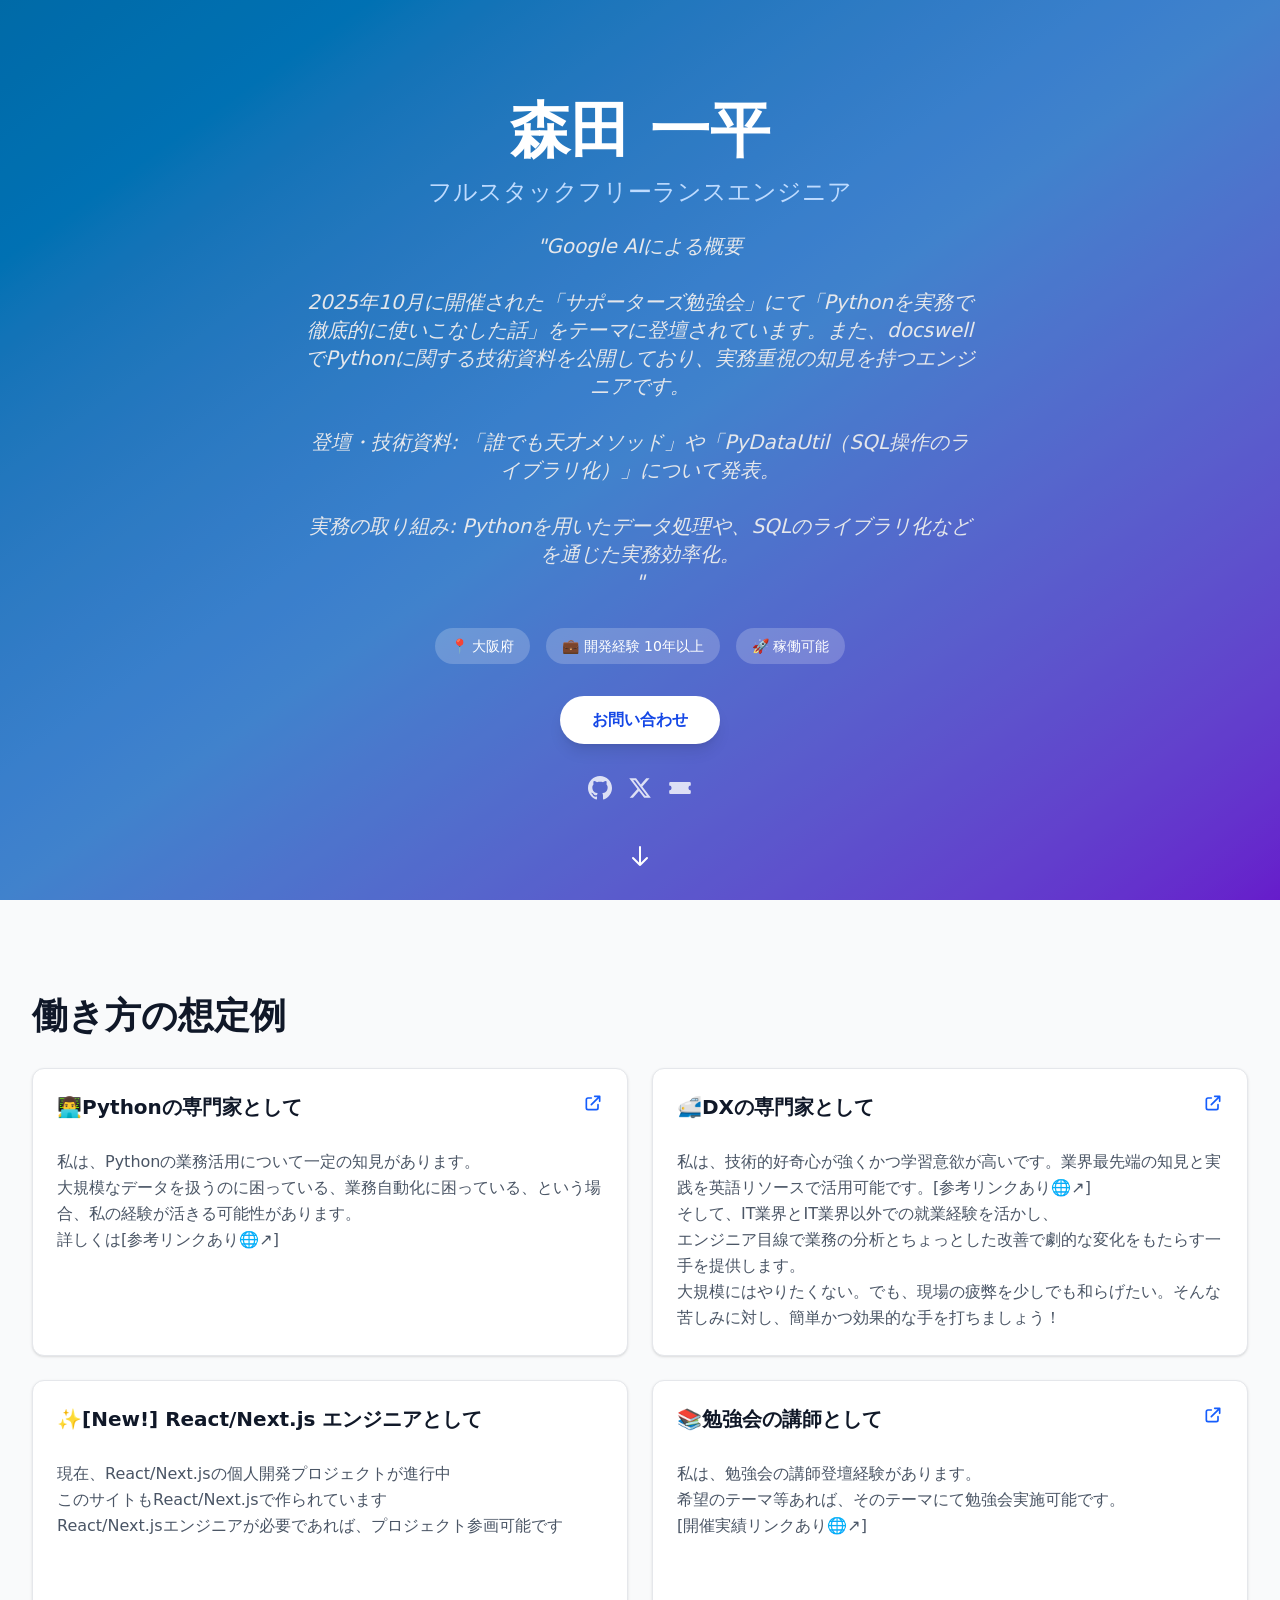
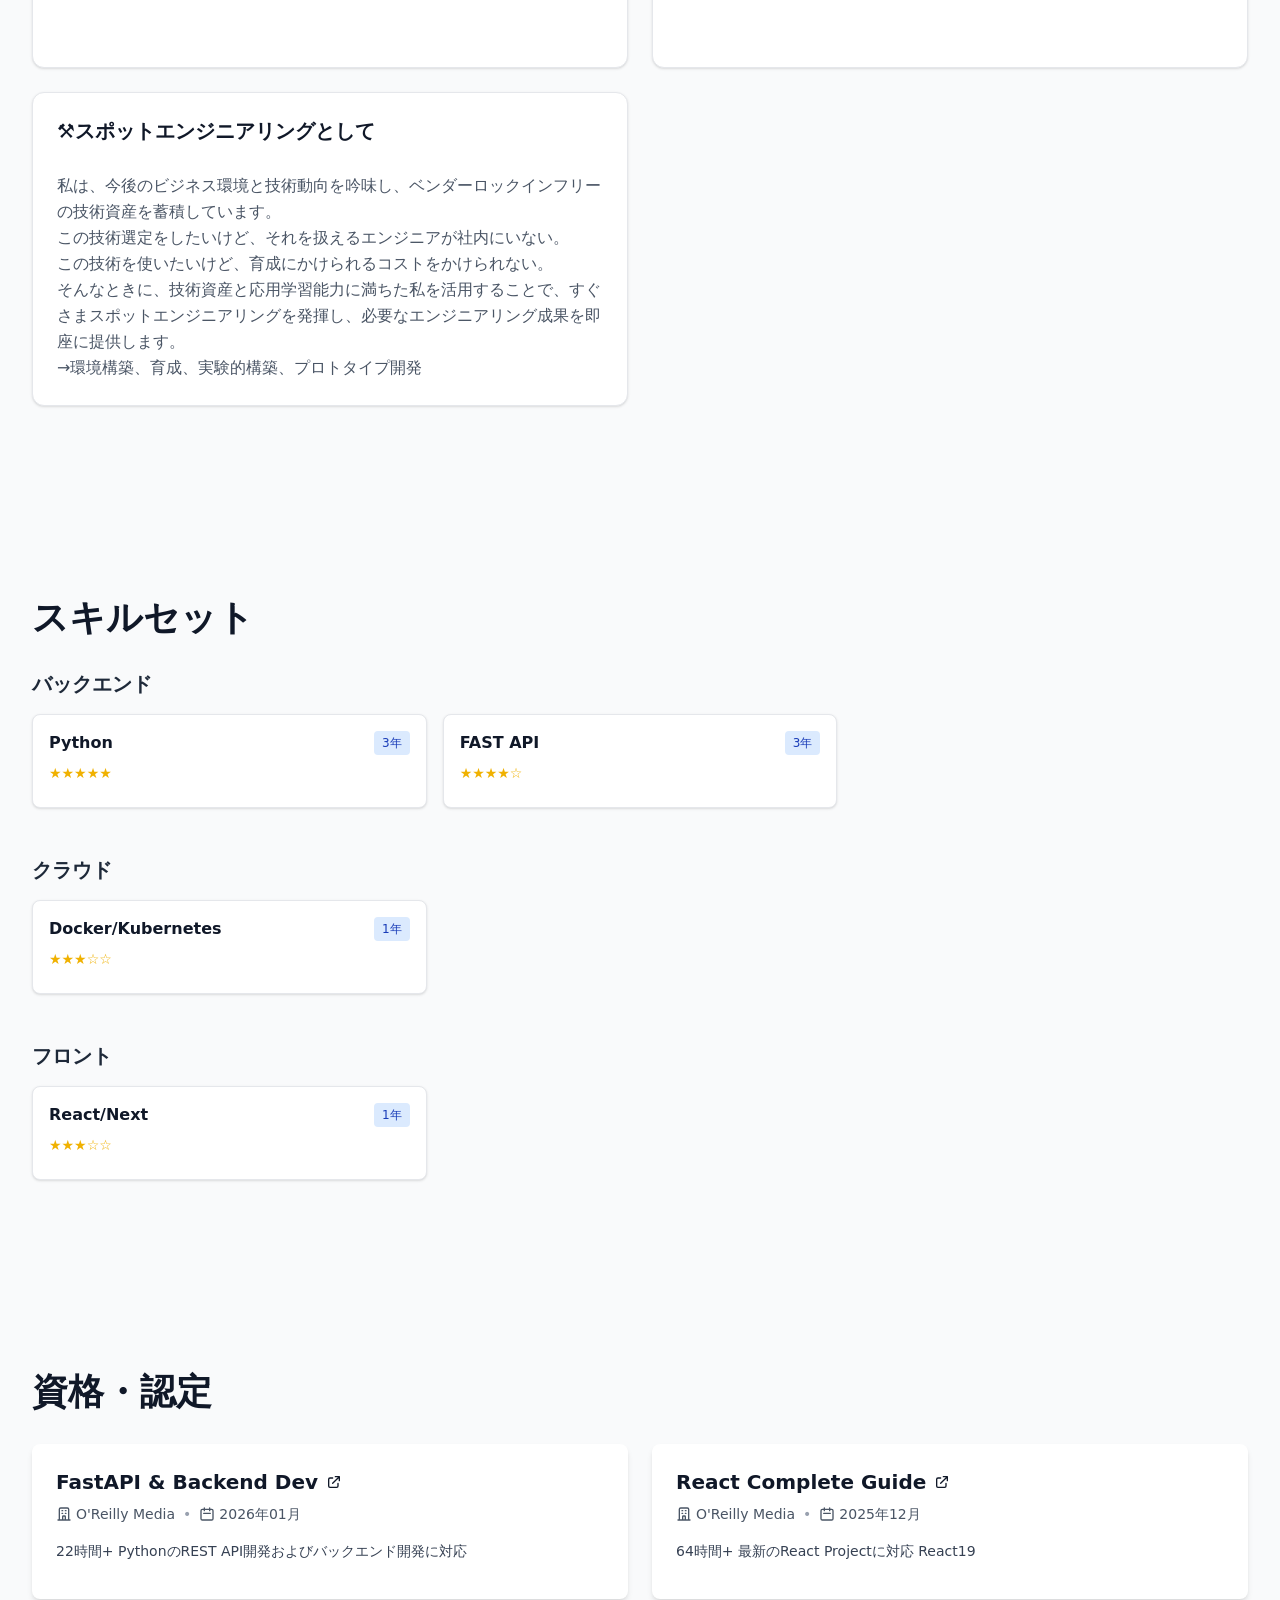
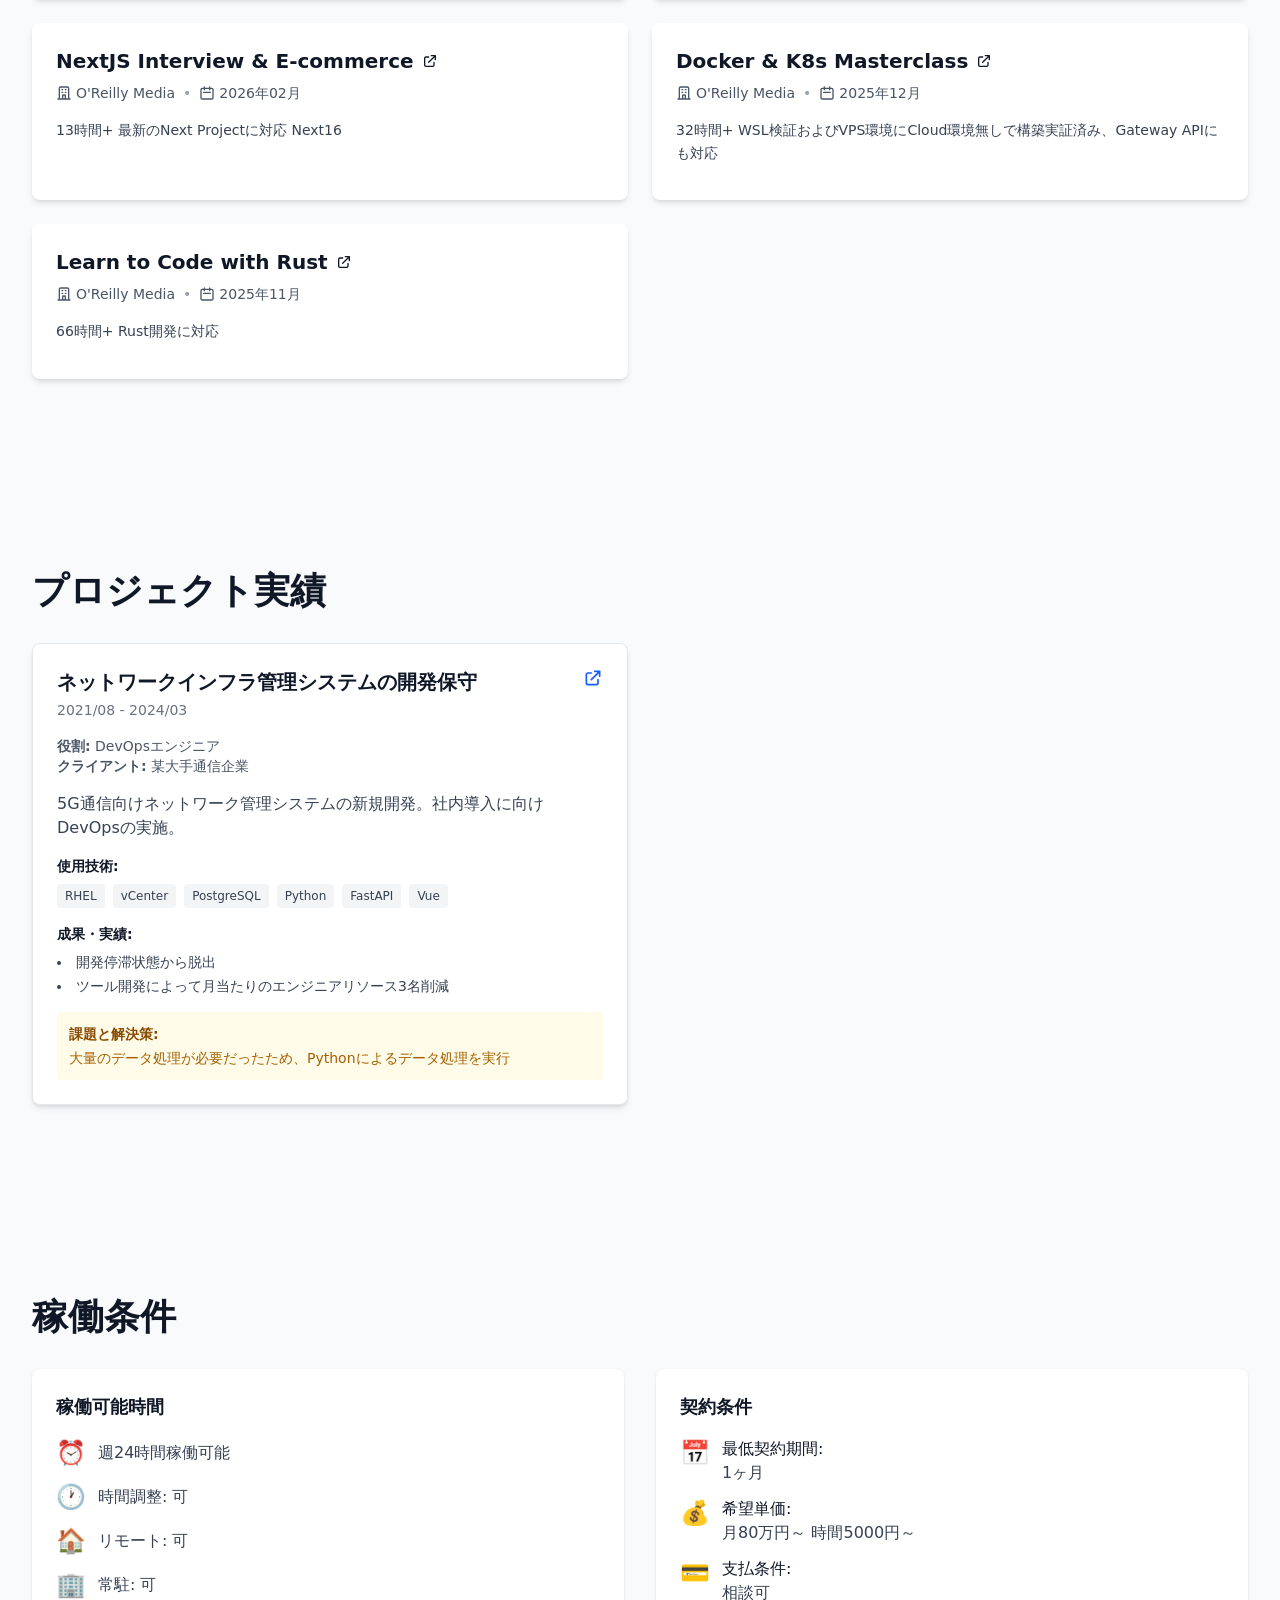
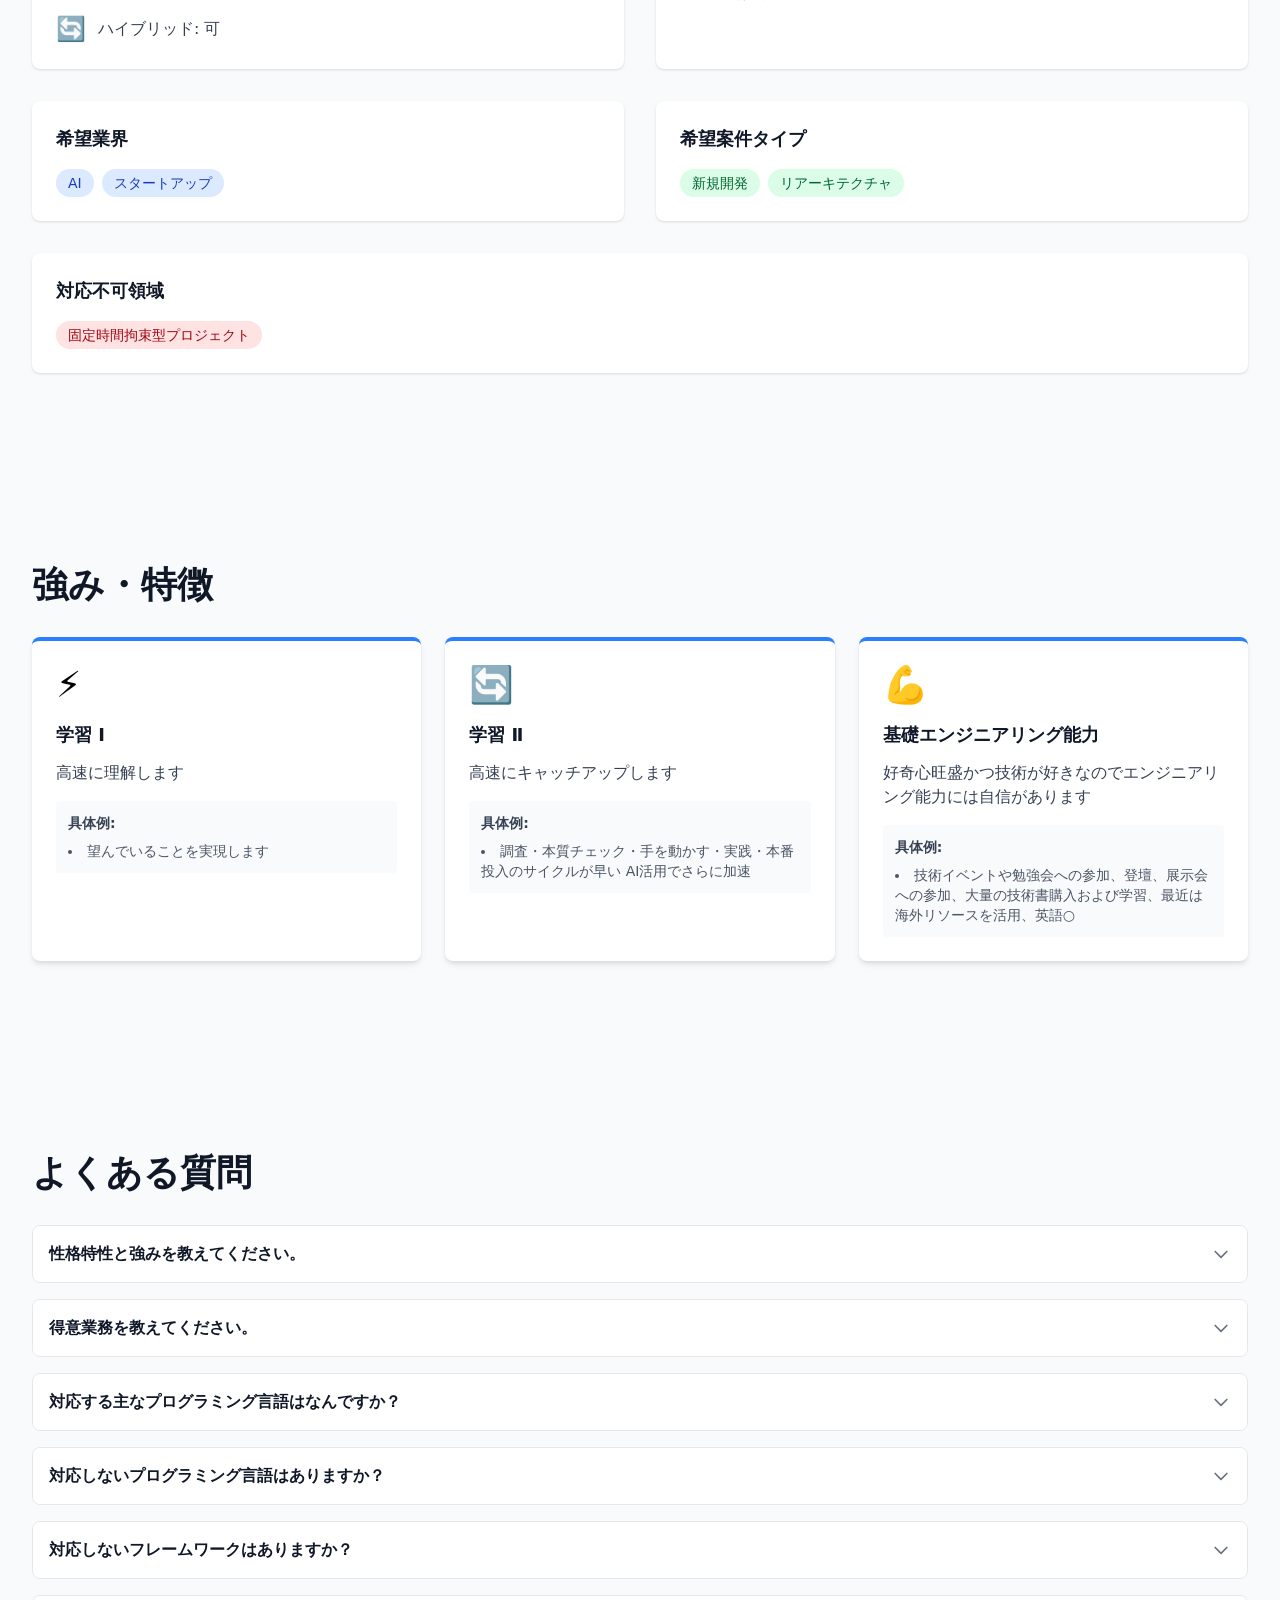
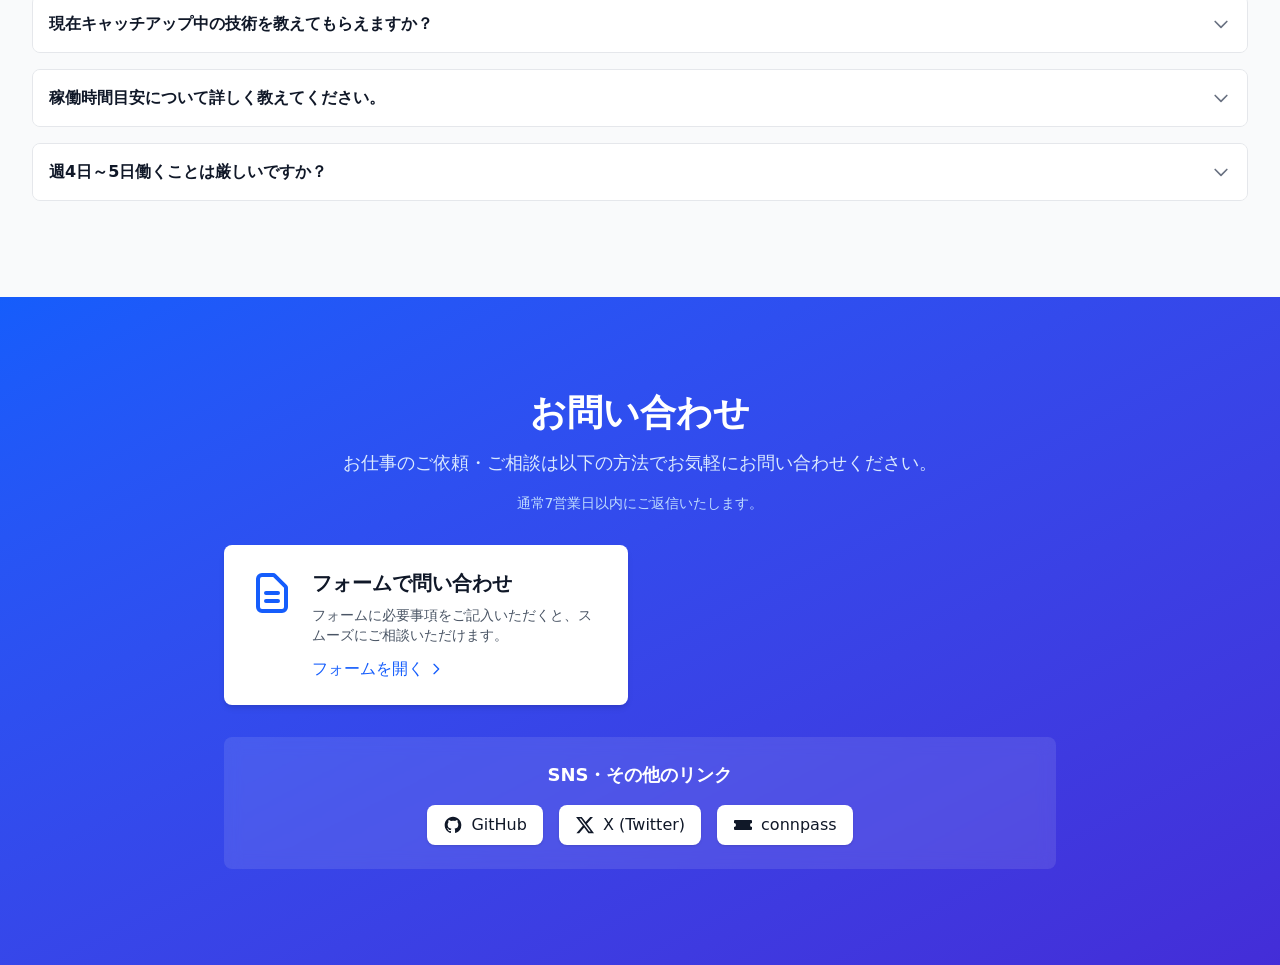
==== commit e20d84e6: "update next ssg" ====
--- a/index.html
+++ b/index.html
@@ -1,76 +1,37 @@
-<!doctype html>
-<html lang="ja">
-  <head>
-    <meta charset="UTF-8" />
-    <meta name="viewport" content="width=device-width, initial-scale=1.0" />
-    <!-- ファビコン -->
-    <link rel="icon" type="image/x-icon" href="/favicon.ico" />
-    <link rel="icon" type="image/png" sizes="16x16" href="/favicon-16x16.png" />
-    <link rel="icon" type="image/png" sizes="32x32" href="/favicon-32x32.png" />
-    <link rel="apple-touch-icon" sizes="180x180" href="/apple-touch-icon.png" />
-
-    <!-- Android/Chrome -->
-    <link
-      rel="icon"
-      type="image/png"
-      sizes="192x192"
-      href="/android-chrome-192x192.png"
-    />
-    <link
-      rel="icon"
-      type="image/png"
-      sizes="512x512"
-      href="/android-chrome-512x512.png"
-    />
-
-    <!-- Web App Manifest -->
-    <link rel="manifest" href="/site.webmanifest" />
-
-    <!-- テーマカラー -->
-    <meta name="theme-color" content="#3B82F6" />
-    <title>森田一平 - フルスタックエンジニア | Python/AI バックエンド</title>
-    <meta name="description" content="10年以上の開発経験を持つフルスタックエンジニア。Python/FastAPIを軸に、フロントもバックエンドもカバーしつつ、スタートアップから大企業まで献身的に支援しています。" />
-
-    <!-- Open Graph / Facebook -->
-    <meta property="og:type" content="website" />
-    <meta property="og:url" content="https://engineer.morita-ippei.com" />
-    <meta property="og:title" content="森田一平 - フルスタックエンジニア | Python/AI バックエンド" />
-    <meta property="og:description" content="10年以上の開発経験を持つフルスタックエンジニア。Python/FastAPIを軸に、フロントもバックエンドもカバーしつつ、スタートアップから大企業まで献身的に支援しています。" />
-    <meta property="og:image" content="https://engineer.morita-ippei.com/og-image.png" />
-    <meta property="og:image:width" content="1200" />
-    <meta property="og:image:height" content="630" />
-    <meta property="og:locale" content="ja_JP" />
-    <meta property="og:site_name" content="森田一平 - ホームページ" />
-
-    <!-- Twitter Card -->
-    <meta name="twitter:card" content="summary_large_image" />
-    <meta name="twitter:site" content="@ipm_eng" />
-    <meta name="twitter:creator" content="@ipm_eng" />
-
-    <!-- Additional SEO -->
-    <meta name="keywords" content="フリーランスエンジニア, フルスタック開発, Python, Kubernetes, Deno, 大阪" />
-    <meta name="author" content="森田一平" />
-    <link rel="canonical" href="https://engineer.morita-ippei.com" />
-
-    <!-- Google tag (gtag.js) -->
-    <script
-      async
-      src="https://www.googletagmanager.com/gtag/js?id=G-JXW6S1HY9N"
-    ></script>
-    <script>
-      window.dataLayer = window.dataLayer || [];
-      function gtag() {
-        dataLayer.push(arguments);
-      }
-      gtag("js", new Date());
-
-      gtag("config", "G-JXW6S1HY9N");
-    </script>
-    <script type="module" crossorigin src="/assets/index-CZgX-K4n.js"></script>
-    <link rel="stylesheet" crossorigin href="/assets/index-DGCSzKB7.css">
-  </head>
-  <body>
-    <div id="root"></div>-
-  </body>
-</html>
+<!DOCTYPE html><!--t4sv7PTkA10_8_V3NlXnb--><html lang="ja"><head><meta charSet="utf-8"/><meta name="viewport" content="width=device-width, initial-scale=1"/><link rel="stylesheet" href="/_next/static/chunks/21637117d24f6d53.css" data-precedence="next"/><link rel="preload" as="script" fetchPriority="low" href="/_next/static/chunks/c46ec42a9c67a86e.js"/><script src="/_next/static/chunks/0a5dae4442f83b16.js" async=""></script><script src="/_next/static/chunks/a1a3a4a619c205ab.js" async=""></script><script src="/_next/static/chunks/c9ca56b3d249d933.js" async=""></script><script src="/_next/static/chunks/turbopack-ba1c4ed847e86204.js" async=""></script><script src="/_next/static/chunks/2fc784e9c70ad6ef.js" async=""></script><script src="/_next/static/chunks/e862ff4bb3ba78aa.js" async=""></script><script src="/_next/static/chunks/183411ad4b52add0.js" async=""></script><script src="/_next/static/chunks/f9372075221f6624.js" async=""></script><title>森田一平 - フルスタックエンジニア | Python/AI バックエンド</title><meta name="description" content="10年以上の開発経験を持つフルスタックエンジニア。Python/FastAPIを軸に、フロントもバックエンドもカバーしつつ、スタートアップから大企業まで献身的に支援しています。"/><meta name="author" content="森田一平"/><meta name="keywords" content="フリーランスエンジニア,フルスタック開発,Python,TypeScript,大阪"/><link rel="canonical" href="https://engineer.morita-ippei.com"/><meta property="og:title" content="森田一平 - フルスタックエンジニア | Python/AI バックエンド"/><meta property="og:description" content="10年以上の開発経験を持つフルスタックエンジニア。Python/FastAPIを軸に、フロントもバックエンドもカバーしつつ、スタートアップから大企業まで献身的に支援しています。"/><meta property="og:url" content="https://engineer.morita-ippei.com"/><meta property="og:site_name" content="森田一平 - ホームページ"/><meta property="og:locale" content="ja_JP"/><meta property="og:image" content="https://engineer.morita-ippei.com/og-image.png"/><meta property="og:type" content="website"/><meta name="twitter:card" content="summary_large_image"/><meta name="twitter:site" content="@ipm_eng"/><meta name="twitter:creator" content="@ipm_eng"/><meta name="twitter:title" content="森田一平 - フルスタックエンジニア | Python/AI バックエンド"/><meta name="twitter:description" content="10年以上の開発経験を持つフルスタックエンジニア。Python/FastAPIを軸に、フロントもバックエンドもカバーしつつ、スタートアップから大企業まで献身的に支援しています。"/><meta name="twitter:image" content="https://engineer.morita-ippei.com/og-image.png"/><link rel="icon" href="/favicon.ico?favicon.1f7fd454.ico" sizes="48x48" type="image/x-icon"/><script src="/_next/static/chunks/a6dad97d9634a72d.js" noModule=""></script></head><body><div hidden=""><!--$--><!--/$--></div><div class="page-container"><section class="hero"><div class="hero-overlay"></div><div class="hero-content"><h1 class="hero-title">森田 一平</h1><p class="hero-subtitle">フルスタックフリーランスエンジニア</p><blockquote class="hero-quote">&quot;<!-- -->Google AIによる概要
+
+2025年10月に開催された「サポーターズ勉強会」にて「Pythonを実務で徹底的に使いこなした話」をテーマに登壇されています。また、docswellでPythonに関する技術資料を公開しており、実務重視の知見を持つエンジニアです。
+
+登壇・技術資料: 「誰でも天才メソッド」や「PyDataUtil（SQL操作のライブラリ化）」について発表。
+
+実務の取り組み: Pythonを用いたデータ処理や、SQLのライブラリ化などを通じた実務効率化。
+<!-- -->&quot;</blockquote><div class="hero-badges"><span class="hero-badge">📍 <!-- -->大阪府</span><span class="hero-badge">💼 開発経験 <!-- -->10<!-- -->年以上</span><span class="hero-badge">🚀 稼働可能 </span></div><button type="button" class="hero-cta">お問い合わせ</button><div class="hero-socials"><a href="https://github.com/m-ippei" target="_blank" rel="noopener noreferrer" class="hero-social-link" aria-label="GitHub"><svg class="w-6 h-6" fill="currentColor" viewBox="0 0 24 24"><path d="M12 0c-6.626 0-12 5.373-12 12 0 5.302 3.438 9.8 8.207 11.387.599.111.793-.261.793-.577v-2.234c-3.338.726-4.033-1.416-4.033-1.416-.546-1.387-1.333-1.756-1.333-1.756-1.089-.745.083-.729.083-.729 1.205.084 1.839 1.237 1.839 1.237 1.07 1.834 2.807 1.304 3.492.997.107-.775.418-1.305.762-1.604-2.665-.305-5.467-1.334-5.467-5.931 0-1.311.469-2.381 1.236-3.221-.124-.303-.535-1.524.117-3.176 0 0 1.008-.322 3.301 1.23.957-.266 1.983-.399 3.003-.404 1.02.005 2.047.138 3.006.404 2.291-1.552 3.297-1.23 3.297-1.23.653 1.653.242 2.874.118 3.176.77.84 1.235 1.911 1.235 3.221 0 4.609-2.807 5.624-5.479 5.921.43.372.823 1.102.823 2.222v3.293c0 .319.192.694.801.576 4.765-1.589 8.199-6.086 8.199-11.386 0-6.627-5.373-12-12-12z"></path></svg></a><a href="https://x.com/ipm_eng" target="_blank" rel="noopener noreferrer" class="hero-social-link" aria-label="Twitter"><svg class="w-6 h-6" fill="currentColor" viewBox="0 0 24 24"><path d="M18.244 2.25h3.308l-7.227 8.26 8.502 11.24H16.17l-5.214-6.817L4.99 21.75H1.68l7.73-8.835L1.254 2.25H8.08l4.713 6.231zm-1.161 17.52h1.833L7.084 4.126H5.117z"></path></svg></a><a href="https://connpass.com/user/yanakuya8453/" target="_blank" rel="noopener noreferrer" class="hero-social-link" aria-label="connpass"><svg class="w-6 h-6" viewBox="0 0 100 60" xmlns="http://www.w3.org/2000/svg" fill="currentColor"><path d="M10,5 H90 A5,5 0 0 1 95,10 V20 A10,10 0 0 0 95,40 V50 A5,5 0 0 1 90,55 H10 A5,5 0 0 1 5,50 V40 A10,10 0 0 0 5,20 V10 A5,5 0 0 1 10,5 Z"></path></svg></a></div></div><div class="hero-scroll-indicator"><svg class="w-6 h-6 text-white" fill="none" stroke="currentColor" viewBox="0 0 24 24"><path stroke-linecap="round" stroke-linejoin="round" stroke-width="2" d="M19 14l-7 7m0 0l-7-7m7 7V3"></path></svg></div></section><section class="section "><div class="section-container"><h2 class="section-title">働き方の想定例</h2><div class="grid-2"><div class="workpatterns-container"><div class="workpattern-card"><div class="workpatterns-header"><h3 class="workpattern-title">👨‍💻Pythonの専門家として</h3><a href="https://www.docswell.com/s/m-ippei/K37Q81-2025-10-14-160746" target="_blank" rel="noopener noreferrer" class="project-link" aria-label="👨‍💻Pythonの専門家としてのリンク"><svg class="w-5 h-5" fill="none" stroke="currentColor" viewBox="0 0 24 24"><path stroke-linecap="round" stroke-linejoin="round" stroke-width="2" d="M10 6H6a2 2 0 00-2 2v10a2 2 0 002 2h10a2 2 0 002-2v-4M14 4h6m0 0v6m0-6L10 14"></path></svg></a></div><p class="workpattern-description">私は、Pythonの業務活用について一定の知見があります。
+大規模なデータを扱うのに困っている、業務自動化に困っている、という場合、私の経験が活きる可能性があります。
+詳しくは[参考リンクあり🌐↗]
+
+
+
+</p></div></div><div class="workpatterns-container"><div class="workpattern-card"><div class="workpatterns-header"><h3 class="workpattern-title">🚅DXの専門家として</h3><a href="https://www.oreilly.com/search/skills/" target="_blank" rel="noopener noreferrer" class="project-link" aria-label="🚅DXの専門家としてのリンク"><svg class="w-5 h-5" fill="none" stroke="currentColor" viewBox="0 0 24 24"><path stroke-linecap="round" stroke-linejoin="round" stroke-width="2" d="M10 6H6a2 2 0 00-2 2v10a2 2 0 002 2h10a2 2 0 002-2v-4M14 4h6m0 0v6m0-6L10 14"></path></svg></a></div><p class="workpattern-description">私は、技術的好奇心が強くかつ学習意欲が高いです。業界最先端の知見と実践を英語リソースで活用可能です。[参考リンクあり🌐↗]
+そして、IT業界とIT業界以外での就業経験を活かし、
+エンジニア目線で業務の分析とちょっとした改善で劇的な変化をもたらす一手を提供します。
+大規模にはやりたくない。でも、現場の疲弊を少しでも和らげたい。そんな苦しみに対し、簡単かつ効果的な手を打ちましょう！
+</p></div></div><div class="workpatterns-container"><div class="workpattern-card"><div class="workpatterns-header"><h3 class="workpattern-title">✨[New!] React/Next.js エンジニアとして</h3></div><p class="workpattern-description">現在、React/Next.jsの個人開発プロジェクトが進行中
+このサイトもReact/Next.jsで作られています
+React/Next.jsエンジニアが必要であれば、プロジェクト参画可能です
+
+
+
+
+</p></div></div><div class="workpatterns-container"><div class="workpattern-card"><div class="workpatterns-header"><h3 class="workpattern-title">📚勉強会の講師として</h3><a href="https://connpass.com/user/yanakuya8453/presentation/" target="_blank" rel="noopener noreferrer" class="project-link" aria-label="📚勉強会の講師としてのリンク"><svg class="w-5 h-5" fill="none" stroke="currentColor" viewBox="0 0 24 24"><path stroke-linecap="round" stroke-linejoin="round" stroke-width="2" d="M10 6H6a2 2 0 00-2 2v10a2 2 0 002 2h10a2 2 0 002-2v-4M14 4h6m0 0v6m0-6L10 14"></path></svg></a></div><p class="workpattern-description">私は、勉強会の講師登壇経験があります。
+希望のテーマ等あれば、そのテーマにて勉強会実施可能です。
+[開催実績リンクあり🌐↗]
+
+
+
+
+</p></div></div><div class="workpatterns-container"><div class="workpattern-card"><div class="workpatterns-header"><h3 class="workpattern-title">⚒️スポットエンジニアリングとして</h3></div><p class="workpattern-description">私は、今後のビジネス環境と技術動向を吟味し、ベンダーロックインフリーの技術資産を蓄積しています。
+この技術選定をしたいけど、それを扱えるエンジニアが社内にいない。
+この技術を使いたいけど、育成にかけられるコストをかけられない。
+そんなときに、技術資産と応用学習能力に満ちた私を活用することで、すぐさまスポットエンジニアリングを発揮し、必要なエンジニアリング成果を即座に提供します。
+→環境構築、育成、実験的構築、プロトタイプ開発
+</p></div></div></div></div></section><section class="section section-alt"><div class="section-container"><h2 class="section-title">スキルセット</h2><div class="space-y-lg"><div><h3 class="text-xl font-semibold text-gray-800 mb-4">バックエンド</h3><div class="grid-skills"><div class="skill-card group"><div class="skill-card-header"><h4 class="skill-card-title">Python</h4><span class="skill-years-badge">3<!-- -->年</span></div><div class="skill-stars">★★★★★</div><p class="skill-tooltip">業務用内製ツールの開発</p></div><div class="skill-card group"><div class="skill-card-header"><h4 class="skill-card-title">FAST API</h4><span class="skill-years-badge">3<!-- -->年</span></div><div class="skill-stars">★★★★☆</div><p class="skill-tooltip">REST APIサーバー開発</p></div></div></div><div><h3 class="text-xl font-semibold text-gray-800 mb-4">クラウド</h3><div class="grid-skills"><div class="skill-card group"><div class="skill-card-header"><h4 class="skill-card-title">Docker/Kubernetes</h4><span class="skill-years-badge">1<!-- -->年</span></div><div class="skill-stars">★★★☆☆</div><p class="skill-tooltip">構築実証済み</p></div></div></div><div><h3 class="text-xl font-semibold text-gray-800 mb-4">フロント</h3><div class="grid-skills"><div class="skill-card group"><div class="skill-card-header"><h4 class="skill-card-title">React/Next</h4><span class="skill-years-badge">1<!-- -->年</span></div><div class="skill-stars">★★★☆☆</div><p class="skill-tooltip">このWebサイトはNext.jsで構築</p></div></div></div></div></div></section><section id="certifications" class="section "><div class="section-container"><h2 class="section-title">資格・認定</h2><div class="grid-2"><div class="certification-card"><div class="card-header"><div class="flex-1"><h3 class="certification-title"><a href="https://www.credly.com/badges/0839e772-fc2c-4a60-b4a8-8b2f76b2c825" target="_blank" rel="noopener noreferrer" class="certification-link">FastAPI &amp; Backend Dev<svg class="w-4 h-4" fill="none" stroke="currentColor" viewBox="0 0 24 24"><path stroke-linecap="round" stroke-linejoin="round" stroke-width="2" d="M10 6H6a2 2 0 00-2 2v10a2 2 0 002 2h10a2 2 0 002-2v-4M14 4h6m0 0v6m0-6L10 14"></path></svg></a></h3><div class="certification-meta"><span class="certification-meta-item"><svg class="w-4 h-4" fill="none" stroke="currentColor" viewBox="0 0 24 24"><path stroke-linecap="round" stroke-linejoin="round" stroke-width="2" d="M19 21V5a2 2 0 00-2-2H7a2 2 0 00-2 2v16m14 0h2m-2 0h-5m-9 0H3m2 0h5M9 7h1m-1 4h1m4-4h1m-1 4h1m-5 10v-5a1 1 0 011-1h2a1 1 0 011 1v5m-4 0h4"></path></svg>O&#x27;Reilly Media</span><span class="certification-divider">•</span><span class="certification-meta-item"><svg class="w-4 h-4" fill="none" stroke="currentColor" viewBox="0 0 24 24"><path stroke-linecap="round" stroke-linejoin="round" stroke-width="2" d="M8 7V3m8 4V3m-9 8h10M5 21h14a2 2 0 002-2V7a2 2 0 00-2-2H5a2 2 0 00-2 2v12a2 2 0 002 2z"></path></svg>2026年01月</span></div></div></div><p class="cert-description">22時間+ PythonのREST API開発およびバックエンド開発に対応</p></div><div class="certification-card"><div class="card-header"><div class="flex-1"><h3 class="certification-title"><a href="https://www.credly.com/badges/9e23905c-de4a-4e1d-9b39-668ad4de4695" target="_blank" rel="noopener noreferrer" class="certification-link">React Complete Guide<svg class="w-4 h-4" fill="none" stroke="currentColor" viewBox="0 0 24 24"><path stroke-linecap="round" stroke-linejoin="round" stroke-width="2" d="M10 6H6a2 2 0 00-2 2v10a2 2 0 002 2h10a2 2 0 002-2v-4M14 4h6m0 0v6m0-6L10 14"></path></svg></a></h3><div class="certification-meta"><span class="certification-meta-item"><svg class="w-4 h-4" fill="none" stroke="currentColor" viewBox="0 0 24 24"><path stroke-linecap="round" stroke-linejoin="round" stroke-width="2" d="M19 21V5a2 2 0 00-2-2H7a2 2 0 00-2 2v16m14 0h2m-2 0h-5m-9 0H3m2 0h5M9 7h1m-1 4h1m4-4h1m-1 4h1m-5 10v-5a1 1 0 011-1h2a1 1 0 011 1v5m-4 0h4"></path></svg>O&#x27;Reilly Media</span><span class="certification-divider">•</span><span class="certification-meta-item"><svg class="w-4 h-4" fill="none" stroke="currentColor" viewBox="0 0 24 24"><path stroke-linecap="round" stroke-linejoin="round" stroke-width="2" d="M8 7V3m8 4V3m-9 8h10M5 21h14a2 2 0 002-2V7a2 2 0 00-2-2H5a2 2 0 00-2 2v12a2 2 0 002 2z"></path></svg>2025年12月</span></div></div></div><p class="cert-description">64時間+ 最新のReact Projectに対応 React19</p></div><div class="certification-card"><div class="card-header"><div class="flex-1"><h3 class="certification-title"><a href="https://www.credly.com/badges/40c02af5-4d7d-4fa9-8b3c-b160d4802abb" target="_blank" rel="noopener noreferrer" class="certification-link">NextJS Interview &amp; E-commerce<svg class="w-4 h-4" fill="none" stroke="currentColor" viewBox="0 0 24 24"><path stroke-linecap="round" stroke-linejoin="round" stroke-width="2" d="M10 6H6a2 2 0 00-2 2v10a2 2 0 002 2h10a2 2 0 002-2v-4M14 4h6m0 0v6m0-6L10 14"></path></svg></a></h3><div class="certification-meta"><span class="certification-meta-item"><svg class="w-4 h-4" fill="none" stroke="currentColor" viewBox="0 0 24 24"><path stroke-linecap="round" stroke-linejoin="round" stroke-width="2" d="M19 21V5a2 2 0 00-2-2H7a2 2 0 00-2 2v16m14 0h2m-2 0h-5m-9 0H3m2 0h5M9 7h1m-1 4h1m4-4h1m-1 4h1m-5 10v-5a1 1 0 011-1h2a1 1 0 011 1v5m-4 0h4"></path></svg>O&#x27;Reilly Media</span><span class="certification-divider">•</span><span class="certification-meta-item"><svg class="w-4 h-4" fill="none" stroke="currentColor" viewBox="0 0 24 24"><path stroke-linecap="round" stroke-linejoin="round" stroke-width="2" d="M8 7V3m8 4V3m-9 8h10M5 21h14a2 2 0 002-2V7a2 2 0 00-2-2H5a2 2 0 00-2 2v12a2 2 0 002 2z"></path></svg>2026年02月</span></div></div></div><p class="cert-description">13時間+ 最新のNext Projectに対応 Next16</p></div><div class="certification-card"><div class="card-header"><div class="flex-1"><h3 class="certification-title"><a href="https://www.credly.com/badges/8aaad78f-f40d-4cb5-9b81-35c186dd1354" target="_blank" rel="noopener noreferrer" class="certification-link">Docker &amp; K8s Masterclass<svg class="w-4 h-4" fill="none" stroke="currentColor" viewBox="0 0 24 24"><path stroke-linecap="round" stroke-linejoin="round" stroke-width="2" d="M10 6H6a2 2 0 00-2 2v10a2 2 0 002 2h10a2 2 0 002-2v-4M14 4h6m0 0v6m0-6L10 14"></path></svg></a></h3><div class="certification-meta"><span class="certification-meta-item"><svg class="w-4 h-4" fill="none" stroke="currentColor" viewBox="0 0 24 24"><path stroke-linecap="round" stroke-linejoin="round" stroke-width="2" d="M19 21V5a2 2 0 00-2-2H7a2 2 0 00-2 2v16m14 0h2m-2 0h-5m-9 0H3m2 0h5M9 7h1m-1 4h1m4-4h1m-1 4h1m-5 10v-5a1 1 0 011-1h2a1 1 0 011 1v5m-4 0h4"></path></svg>O&#x27;Reilly Media</span><span class="certification-divider">•</span><span class="certification-meta-item"><svg class="w-4 h-4" fill="none" stroke="currentColor" viewBox="0 0 24 24"><path stroke-linecap="round" stroke-linejoin="round" stroke-width="2" d="M8 7V3m8 4V3m-9 8h10M5 21h14a2 2 0 002-2V7a2 2 0 00-2-2H5a2 2 0 00-2 2v12a2 2 0 002 2z"></path></svg>2025年12月</span></div></div></div><p class="cert-description">32時間+ WSL検証およびVPS環境にCloud環境無しで構築実証済み、Gateway APIにも対応</p></div><div class="certification-card"><div class="card-header"><div class="flex-1"><h3 class="certification-title"><a href="https://www.credly.com/badges/b98b676b-bbf2-4b56-93ad-4dd82e801028" target="_blank" rel="noopener noreferrer" class="certification-link">Learn to Code with Rust<svg class="w-4 h-4" fill="none" stroke="currentColor" viewBox="0 0 24 24"><path stroke-linecap="round" stroke-linejoin="round" stroke-width="2" d="M10 6H6a2 2 0 00-2 2v10a2 2 0 002 2h10a2 2 0 002-2v-4M14 4h6m0 0v6m0-6L10 14"></path></svg></a></h3><div class="certification-meta"><span class="certification-meta-item"><svg class="w-4 h-4" fill="none" stroke="currentColor" viewBox="0 0 24 24"><path stroke-linecap="round" stroke-linejoin="round" stroke-width="2" d="M19 21V5a2 2 0 00-2-2H7a2 2 0 00-2 2v16m14 0h2m-2 0h-5m-9 0H3m2 0h5M9 7h1m-1 4h1m4-4h1m-1 4h1m-5 10v-5a1 1 0 011-1h2a1 1 0 011 1v5m-4 0h4"></path></svg>O&#x27;Reilly Media</span><span class="certification-divider">•</span><span class="certification-meta-item"><svg class="w-4 h-4" fill="none" stroke="currentColor" viewBox="0 0 24 24"><path stroke-linecap="round" stroke-linejoin="round" stroke-width="2" d="M8 7V3m8 4V3m-9 8h10M5 21h14a2 2 0 002-2V7a2 2 0 00-2-2H5a2 2 0 00-2 2v12a2 2 0 002 2z"></path></svg>2025年11月</span></div></div></div><p class="cert-description">66時間+ Rust開発に対応</p></div></div></div></section><section class="section "><div class="section-container"><h2 class="section-title">プロジェクト実績</h2><div class="grid-2"><div class="project-card"><div class="card-header"><div><h3 class="card-title">ネットワークインフラ管理システムの開発保守</h3><p class="card-subtitle">2021/08 - 2024/03</p></div><a href="https://www.docswell.com/s/m-ippei/K37Q81-2025-10-14-160746" target="_blank" rel="noopener noreferrer" class="project-link" aria-label="ネットワークインフラ管理システムの開発保守のリンク"><svg class="w-5 h-5" fill="none" stroke="currentColor" viewBox="0 0 24 24"><path stroke-linecap="round" stroke-linejoin="round" stroke-width="2" d="M10 6H6a2 2 0 00-2 2v10a2 2 0 002 2h10a2 2 0 002-2v-4M14 4h6m0 0v6m0-6L10 14"></path></svg></a></div><div class="mb-4"><p class="project-meta"><span class="project-meta-label">役割:</span> <!-- -->DevOpsエンジニア</p><p class="project-meta"><span class="project-meta-label">クライアント:</span> <!-- -->某大手通信企業</p></div><p class="card-text mb-4">5G通信向けネットワーク管理システムの新規開発。社内導入に向けDevOpsの実施。</p><div class="mb-4"><h4 class="text-sm font-semibold text-gray-900 mb-2">使用技術:</h4><div class="tag-container"><span class="tech-tag">RHEL</span><span class="tech-tag">vCenter</span><span class="tech-tag">PostgreSQL</span><span class="tech-tag">Python</span><span class="tech-tag">FastAPI</span><span class="tech-tag">Vue</span></div></div><div class="mb-4"><h4 class="text-sm font-semibold text-gray-900 mb-2">成果・実績:</h4><ul class="list-disc-space"><li>開発停滞状態から脱出</li><li>ツール開発によって月当たりのエンジニアリソース3名削減</li></ul></div><div class="challenge-box"><h4 class="challenge-title">課題と解決策:</h4><p class="challenge-text">大量のデータ処理が必要だったため、Pythonによるデータ処理を実行</p></div></div></div></div></section><section class="section section-alt"><div class="section-container"><h2 class="section-title">稼働条件</h2><div class="conditions-grid"><div class="conditions-card"><h3 class="conditions-title">稼働可能時間</h3><ul class="conditions-list"><li class="conditions-item"><span class="conditions-icon">⏰</span><span class="conditions-text">週<!-- -->24<!-- -->時間稼働可能</span></li><li class="conditions-item"><span class="conditions-icon">🕐</span><span class="conditions-text">時間調整: <!-- -->可</span></li><li class="conditions-item"><span class="conditions-icon">🏠</span><span class="conditions-text">リモート: <!-- -->可</span></li><li class="conditions-item"><span class="conditions-icon">🏢</span><span class="conditions-text">常駐: <!-- -->可</span></li><li class="conditions-item"><span class="conditions-icon">🔄</span><span class="conditions-text">ハイブリッド: <!-- -->可</span></li></ul></div><div class="conditions-card"><h3 class="conditions-title">契約条件</h3><ul class="conditions-list"><li class="conditions-item-start"><span class="conditions-icon">📅</span><div><span class="conditions-label">最低契約期間:</span><p class="conditions-text">1ヶ月</p></div></li><li class="conditions-item-start"><span class="conditions-icon">💰</span><div><span class="conditions-label">希望単価:</span><p class="conditions-text">月80万円～ 時間5000円～</p></div></li><li class="conditions-item-start"><span class="conditions-icon">💳</span><div><span class="conditions-label">支払条件:</span><p class="conditions-text">相談可</p></div></li></ul></div><div class="conditions-card"><h3 class="conditions-title">希望業界</h3><div class="tag-container"><span class="industry-tag">AI</span><span class="industry-tag">スタートアップ</span></div></div><div class="conditions-card"><h3 class="conditions-title">希望案件タイプ</h3><div class="tag-container"><span class="project-type-tag">新規開発</span><span class="project-type-tag">リアーキテクチャ</span></div></div><div class="conditions-card-full"><h3 class="conditions-title">対応不可領域</h3><div class="tag-container"><span class="excluded-tag">固定時間拘束型プロジェクト</span></div></div></div></div></section><section class="section "><div class="section-container"><h2 class="section-title">強み・特徴</h2><div class="grid-3"><div class="strength-card"><div class="strength-icon">⚡</div><h3 class="card-title-lg">学習 Ⅰ</h3><p class="card-text mb-4">高速に理解します</p><div class="strength-example-box"><h4 class="strength-example-title">具体例:</h4><ul class="list-disc-space text-gray-600"><li>望んでいることを実現します</li></ul></div></div><div class="strength-card"><div class="strength-icon">🔄</div><h3 class="card-title-lg">学習 Ⅱ</h3><p class="card-text mb-4">高速にキャッチアップします</p><div class="strength-example-box"><h4 class="strength-example-title">具体例:</h4><ul class="list-disc-space text-gray-600"><li>調査・本質チェック・手を動かす・実践・本番投入のサイクルが早い AI活用でさらに加速</li></ul></div></div><div class="strength-card"><div class="strength-icon">💪</div><h3 class="card-title-lg">基礎エンジニアリング能力</h3><p class="card-text mb-4">好奇心旺盛かつ技術が好きなのでエンジニアリング能力には自信があります</p><div class="strength-example-box"><h4 class="strength-example-title">具体例:</h4><ul class="list-disc-space text-gray-600"><li>技術イベントや勉強会への参加、登壇、展示会への参加、大量の技術書購入および学習、最近は海外リソースを活用、英語○</li></ul></div></div></div></div></section><section class="section section-alt"><div class="section-container"><h2 class="section-title">よくある質問</h2><div class="faq-container"><div class="faq-item"><button class="faq-question" aria-expanded="false" aria-controls="faq-answer-0"><span class="faq-question-text">性格特性と強みを教えてください。</span><svg class="faq-icon " fill="none" stroke="currentColor" viewBox="0 0 24 24"><path stroke-linecap="round" stroke-linejoin="round" stroke-width="2" d="M19 9l-7 7-7-7"></path></svg></button><div id="faq-answer-0" class="faq-answer-container max-h-0"><div class="faq-answer">好奇心旺盛かつ問題解決思考です。ゆえに、状況に応じた戦略・手段構築と実践が強みです。</div></div></div><div class="faq-item"><button class="faq-question" aria-expanded="false" aria-controls="faq-answer-1"><span class="faq-question-text">得意業務を教えてください。</span><svg class="faq-icon " fill="none" stroke="currentColor" viewBox="0 0 24 24"><path stroke-linecap="round" stroke-linejoin="round" stroke-width="2" d="M19 9l-7 7-7-7"></path></svg></button><div id="faq-answer-1" class="faq-answer-container max-h-0"><div class="faq-answer">Webサービス構築、バックエンド、インフラ設定</div></div></div><div class="faq-item"><button class="faq-question" aria-expanded="false" aria-controls="faq-answer-2"><span class="faq-question-text">対応する主なプログラミング言語はなんですか？</span><svg class="faq-icon " fill="none" stroke="currentColor" viewBox="0 0 24 24"><path stroke-linecap="round" stroke-linejoin="round" stroke-width="2" d="M19 9l-7 7-7-7"></path></svg></button><div id="faq-answer-2" class="faq-answer-container max-h-0"><div class="faq-answer">Python, TypeScript(JavaScript), Rust, Go</div></div></div><div class="faq-item"><button class="faq-question" aria-expanded="false" aria-controls="faq-answer-3"><span class="faq-question-text">対応しないプログラミング言語はありますか？</span><svg class="faq-icon " fill="none" stroke="currentColor" viewBox="0 0 24 24"><path stroke-linecap="round" stroke-linejoin="round" stroke-width="2" d="M19 9l-7 7-7-7"></path></svg></button><div id="faq-answer-3" class="faq-answer-container max-h-0"><div class="faq-answer">Ruby, PHP, Java, Kotlin, Swift, C#です。</div></div></div><div class="faq-item"><button class="faq-question" aria-expanded="false" aria-controls="faq-answer-4"><span class="faq-question-text">対応しないフレームワークはありますか？</span><svg class="faq-icon " fill="none" stroke="currentColor" viewBox="0 0 24 24"><path stroke-linecap="round" stroke-linejoin="round" stroke-width="2" d="M19 9l-7 7-7-7"></path></svg></button><div id="faq-answer-4" class="faq-answer-container max-h-0"><div class="faq-answer">Rails, Vue, Laraval, Flutter, Unity, Django, Springです。</div></div></div><div class="faq-item"><button class="faq-question" aria-expanded="false" aria-controls="faq-answer-5"><span class="faq-question-text">現在キャッチアップ中の技術を教えてもらえますか？</span><svg class="faq-icon " fill="none" stroke="currentColor" viewBox="0 0 24 24"><path stroke-linecap="round" stroke-linejoin="round" stroke-width="2" d="M19 9l-7 7-7-7"></path></svg></button><div id="faq-answer-5" class="faq-answer-container max-h-0"><div class="faq-answer">Next.js, AWS, Cloud Flare, React Nativeです。</div></div></div><div class="faq-item"><button class="faq-question" aria-expanded="false" aria-controls="faq-answer-6"><span class="faq-question-text">稼働時間目安について詳しく教えてください。</span><svg class="faq-icon " fill="none" stroke="currentColor" viewBox="0 0 24 24"><path stroke-linecap="round" stroke-linejoin="round" stroke-width="2" d="M19 9l-7 7-7-7"></path></svg></button><div id="faq-answer-6" class="faq-answer-container max-h-0"><div class="faq-answer">基本週3日前後の想定ですが、案件次第で調整可能です。</div></div></div><div class="faq-item"><button class="faq-question" aria-expanded="false" aria-controls="faq-answer-7"><span class="faq-question-text">週4日～5日働くことは厳しいですか？</span><svg class="faq-icon " fill="none" stroke="currentColor" viewBox="0 0 24 24"><path stroke-linecap="round" stroke-linejoin="round" stroke-width="2" d="M19 9l-7 7-7-7"></path></svg></button><div id="faq-answer-7" class="faq-answer-container max-h-0"><div class="faq-answer">案件と契約内容次第となります。</div></div></div></div></div></section><section id="contact" class="contact-section"><div class="section-narrow"><div class="contact-header"><h2 class="contact-title">お問い合わせ</h2><p class="contact-description">お仕事のご依頼・ご相談は以下の方法でお気軽にお問い合わせください。</p><p class="contact-note">通常7営業日以内にご返信いたします。</p></div><div class="contact-grid"><button type="button" class="contact-card"><div class="contact-card-content"><div class="contact-card-icon"><svg class="contact-card-icon-blue" fill="none" stroke="currentColor" viewBox="0 0 24 24"><path stroke-linecap="round" stroke-linejoin="round" stroke-width="2" d="M9 12h6m-6 4h6m2 5H7a2 2 0 01-2-2V5a2 2 0 012-2h5.586a1 1 0 01.707.293l5.414 5.414a1 1 0 01.293.707V19a2 2 0 01-2 2z"></path></svg></div><div class="contact-card-body"><h3 class="contact-card-title">フォームで問い合わせ</h3><p class="contact-card-text">フォームに必要事項をご記入いただくと、スムーズにご相談いただけます。</p><span class="contact-card-action">フォームを開く<svg class="w-4 h-4 ml-1" fill="none" stroke="currentColor" viewBox="0 0 24 24"><path stroke-linecap="round" stroke-linejoin="round" stroke-width="2" d="M9 5l7 7-7 7"></path></svg></span></div></div></button></div><div class="social-container"><h3 class="social-title">SNS・その他のリンク</h3><div class="social-links"><a href="https://github.com/m-ippei" target="_blank" rel="noopener noreferrer" class="social-link"><svg class="w-5 h-5" fill="currentColor" viewBox="0 0 24 24"><path fill-rule="evenodd" d="M12 2C6.477 2 2 6.484 2 12.017c0 4.425 2.865 8.18 6.839 9.504.5.092.682-.217.682-.483 0-.237-.008-.868-.013-1.703-2.782.605-3.369-1.343-3.369-1.343-.454-1.158-1.11-1.466-1.11-1.466-.908-.62.069-.608.069-.608 1.003.07 1.531 1.032 1.531 1.032.892 1.53 2.341 1.088 2.91.832.092-.647.35-1.088.636-1.338-2.22-.253-4.555-1.113-4.555-4.951 0-1.093.39-1.988 1.029-2.688-.103-.253-.446-1.272.098-2.65 0 0 .84-.27 2.75 1.026A9.564 9.564 0 0112 6.844c.85.004 1.705.115 2.504.337 1.909-1.296 2.747-1.027 2.747-1.027.546 1.379.202 2.398.1 2.651.64.7 1.028 1.595 1.028 2.688 0 3.848-2.339 4.695-4.566 4.943.359.309.678.92.678 1.855 0 1.338-.012 2.419-.012 2.747 0 .268.18.58.688.482A10.019 10.019 0 0022 12.017C22 6.484 17.522 2 12 2z" clip-rule="evenodd"></path></svg>GitHub</a><a href="https://x.com/ipm_eng" target="_blank" rel="noopener noreferrer" class="social-link"><svg class="w-5 h-5" fill="currentColor" viewBox="0 0 24 24"><path d="M18.244 2.25h3.308l-7.227 8.26 8.502 11.24H16.17l-5.214-6.817L4.99 21.75H1.68l7.73-8.835L1.254 2.25H8.08l4.713 6.231zm-1.161 17.52h1.833L7.084 4.126H5.117z"></path></svg>X (Twitter)</a><a href="https://connpass.com/user/yanakuya8453/" target="_blank" rel="noopener noreferrer" class="social-link"><svg class="w-5 h-5" fill="currentColor" viewBox="0 0 100 60"><path d="M10,5 H90 A5,5 0 0 1 95,10 V20 A10,10 0 0 0 95,40 V50 A5,5 0 0 1 90,55 H10 A5,5 0 0 1 5,50 V40 A10,10 0 0 0 5,20 V10 A5,5 0 0 1 10,5 Z"></path></svg>connpass</a></div></div></div></section></div><!--$--><!--/$--><script src="/_next/static/chunks/c46ec42a9c67a86e.js" id="_R_" async=""></script><script>(self.__next_f=self.__next_f||[]).push([0])</script><script>self.__next_f.push([1,"1:\"$Sreact.fragment\"\n2:I[5116,[\"/_next/static/chunks/2fc784e9c70ad6ef.js\",\"/_next/static/chunks/e862ff4bb3ba78aa.js\"],\"default\"]\n3:I[44533,[\"/_next/static/chunks/2fc784e9c70ad6ef.js\",\"/_next/static/chunks/e862ff4bb3ba78aa.js\"],\"default\"]\n4:I[11804,[\"/_next/static/chunks/183411ad4b52add0.js\"],\"\"]\n5:I[31542,[\"/_next/static/chunks/f9372075221f6624.js\"],\"default\"]\n11:I[46763,[],\"default\"]\n:HL[\"/_next/static/chunks/21637117d24f6d53.css\",\"style\"]\n"])</script><script>self.__next_f.push([1,"0:{\"P\":null,\"b\":\"t4sv7PTkA10_8-V3NlXnb\",\"c\":[\"\",\"\"],\"q\":\"\",\"i\":false,\"f\":[[[\"\",{\"children\":[\"__PAGE__\",{}]},\"$undefined\",\"$undefined\",true],[[\"$\",\"$1\",\"c\",{\"children\":[[[\"$\",\"link\",\"0\",{\"rel\":\"stylesheet\",\"href\":\"/_next/static/chunks/21637117d24f6d53.css\",\"precedence\":\"next\",\"crossOrigin\":\"$undefined\",\"nonce\":\"$undefined\"}]],[\"$\",\"html\",null,{\"lang\":\"ja\",\"children\":[\"$\",\"body\",null,{\"children\":[\"$\",\"$L2\",null,{\"parallelRouterKey\":\"children\",\"error\":\"$undefined\",\"errorStyles\":\"$undefined\",\"errorScripts\":\"$undefined\",\"template\":[\"$\",\"$L3\",null,{}],\"templateStyles\":\"$undefined\",\"templateScripts\":\"$undefined\",\"notFound\":[[\"$\",\"div\",null,{\"style\":{\"textAlign\":\"center\",\"marginTop\":\"50px\"},\"children\":[[\"$\",\"h2\",null,{\"children\":\"404 - ページが見つかりません\"}],[\"$\",\"p\",null,{\"children\":\"お探しのページは存在しないか、削除された可能性があります。\"}],[\"$\",\"$L4\",null,{\"href\":\"/\",\"style\":{\"color\":\"blue\",\"textDecoration\":\"underline\"},\"children\":\"ホームに戻る\"}]]}],[]],\"forbidden\":\"$undefined\",\"unauthorized\":\"$undefined\"}]}]}]]}],{\"children\":[[\"$\",\"$1\",\"c\",{\"children\":[[\"$\",\"div\",null,{\"className\":\"page-container\",\"children\":[[\"$\",\"section\",null,{\"className\":\"hero\",\"children\":[[\"$\",\"div\",null,{\"className\":\"hero-overlay\"}],[\"$\",\"div\",null,{\"className\":\"hero-content\",\"children\":[[\"$\",\"h1\",null,{\"className\":\"hero-title\",\"children\":\"森田 一平\"}],[\"$\",\"p\",null,{\"className\":\"hero-subtitle\",\"children\":\"フルスタックフリーランスエンジニア\"}],[\"$\",\"blockquote\",null,{\"className\":\"hero-quote\",\"children\":[\"\\\"\",\"Google AIによる概要\\n\\n2025年10月に開催された「サポーターズ勉強会」にて「Pythonを実務で徹底的に使いこなした話」をテーマに登壇されています。また、docswellでPythonに関する技術資料を公開しており、実務重視の知見を持つエンジニアです。\\n\\n登壇・技術資料: 「誰でも天才メソッド」や「PyDataUtil（SQL操作のライブラリ化）」について発表。\\n\\n実務の取り組み: Pythonを用いたデータ処理や、SQLのライブラリ化などを通じた実務効率化。\\n\",\"\\\"\"]}],[\"$\",\"div\",null,{\"className\":\"hero-badges\",\"children\":[[\"$\",\"span\",null,{\"className\":\"hero-badge\",\"children\":[\"📍 \",\"大阪府\"]}],[\"$\",\"span\",null,{\"className\":\"hero-badge\",\"children\":[\"💼 開発経験 \",10,\"年以上\"]}],[\"$\",\"span\",null,{\"className\":\"hero-badge\",\"children\":[\"🚀 稼働可能 \",\"$undefined\"]}]]}],[\"$\",\"button\",null,{\"type\":\"button\",\"onClick\":\"$5\",\"className\":\"hero-cta\",\"children\":\"お問い合わせ\"}],[\"$\",\"div\",null,{\"className\":\"hero-socials\",\"children\":[[\"$\",\"a\",null,{\"href\":\"https://github.com/m-ippei\",\"target\":\"_blank\",\"rel\":\"noopener noreferrer\",\"className\":\"hero-social-link\",\"aria-label\":\"GitHub\",\"children\":[\"$\",\"svg\",null,{\"className\":\"w-6 h-6\",\"fill\":\"currentColor\",\"viewBox\":\"0 0 24 24\",\"children\":[\"$\",\"path\",null,{\"d\":\"M12 0c-6.626 0-12 5.373-12 12 0 5.302 3.438 9.8 8.207 11.387.599.111.793-.261.793-.577v-2.234c-3.338.726-4.033-1.416-4.033-1.416-.546-1.387-1.333-1.756-1.333-1.756-1.089-.745.083-.729.083-.729 1.205.084 1.839 1.237 1.839 1.237 1.07 1.834 2.807 1.304 3.492.997.107-.775.418-1.305.762-1.604-2.665-.305-5.467-1.334-5.467-5.931 0-1.311.469-2.381 1.236-3.221-.124-.303-.535-1.524.117-3.176 0 0 1.008-.322 3.301 1.23.957-.266 1.983-.399 3.003-.404 1.02.005 2.047.138 3.006.404 2.291-1.552 3.297-1.23 3.297-1.23.653 1.653.242 2.874.118 3.176.77.84 1.235 1.911 1.235 3.221 0 4.609-2.807 5.624-5.479 5.921.43.372.823 1.102.823 2.222v3.293c0 .319.192.694.801.576 4.765-1.589 8.199-6.086 8.199-11.386 0-6.627-5.373-12-12-12z\"}]}]}],\"$undefined\",[\"$\",\"a\",null,{\"href\":\"https://x.com/ipm_eng\",\"target\":\"_blank\",\"rel\":\"noopener noreferrer\",\"className\":\"hero-social-link\",\"aria-label\":\"Twitter\",\"children\":[\"$\",\"svg\",null,{\"className\":\"w-6 h-6\",\"fill\":\"currentColor\",\"viewBox\":\"0 0 24 24\",\"children\":[\"$\",\"path\",null,{\"d\":\"M18.244 2.25h3.308l-7.227 8.26 8.502 11.24H16.17l-5.214-6.817L4.99 21.75H1.68l7.73-8.835L1.254 2.25H8.08l4.713 6.231zm-1.161 17.52h1.833L7.084 4.126H5.117z\"}]}]}],[\"$\",\"a\",null,{\"href\":\"https://connpass.com/user/yanakuya8453/\",\"target\":\"_blank\",\"rel\":\"noopener noreferrer\",\"className\":\"hero-social-link\",\"aria-label\":\"connpass\",\"children\":[\"$\",\"svg\",null,{\"className\":\"w-6 h-6\",\"viewBox\":\"0 0 100 60\",\"xmlns\":\"http://www.w3.org/2000/svg\",\"fill\":\"currentColor\",\"children\":[\"$\",\"path\",null,{\"d\":\"M10,5 H90 A5,5 0 0 1 95,10 V20 A10,10 0 0 0 95,40 V50 A5,5 0 0 1 90,55 H10 A5,5 0 0 1 5,50 V40 A10,10 0 0 0 5,20 V10 A5,5 0 0 1 10,5 Z\"}]}]}]]}]]}],[\"$\",\"div\",null,{\"className\":\"hero-scroll-indicator\",\"children\":[\"$\",\"svg\",null,{\"className\":\"w-6 h-6 text-white\",\"fill\":\"none\",\"stroke\":\"currentColor\",\"viewBox\":\"0 0 24 24\",\"children\":[\"$\",\"path\",null,{\"strokeLinecap\":\"round\",\"strokeLinejoin\":\"round\",\"strokeWidth\":2,\"d\":\"M19 14l-7 7m0 0l-7-7m7 7V3\"}]}]}]]}],[\"$\",\"section\",null,{\"id\":\"$undefined\",\"className\":\"section \",\"children\":\"$L6\"}],\"$L7\",\"$L8\",\"$L9\",\"$La\",\"$Lb\",\"$Lc\",\"$Ld\"]}],[\"$Le\"],\"$Lf\"]}],{},null,false,false]},null,false,false],\"$L10\",false]],\"m\":\"$undefined\",\"G\":[\"$11\",[]],\"S\":true}\n"])</script><script>self.__next_f.push([1,"16:I[97418,[\"/_next/static/chunks/f9372075221f6624.js\"],\"FAQAccordion\"]\n17:I[94493,[\"/_next/static/chunks/f9372075221f6624.js\"],\"ContactSection\"]\n18:I[14686,[\"/_next/static/chunks/2fc784e9c70ad6ef.js\",\"/_next/static/chunks/e862ff4bb3ba78aa.js\"],\"OutletBoundary\"]\n19:\"$Sreact.suspense\"\n1b:I[14686,[\"/_next/static/chunks/2fc784e9c70ad6ef.js\",\"/_next/static/chunks/e862ff4bb3ba78aa.js\"],\"ViewportBoundary\"]\n1d:I[14686,[\"/_next/static/chunks/2fc784e9c70ad6ef.js\",\"/_next/static/chunks/e862ff4bb3ba78aa.js\"],\"MetadataBoundary\"]\n"])</script><script>self.__next_f.push([1,"6:[\"$\",\"div\",null,{\"className\":\"section-container\",\"children\":[[\"$\",\"h2\",null,{\"className\":\"section-title\",\"children\":\"働き方の想定例\"}],[\"$\",\"div\",null,{\"className\":\"grid-2\",\"children\":[[\"$\",\"div\",\"👨‍💻Pythonの専門家として\",{\"className\":\"workpatterns-container\",\"children\":[\"$\",\"div\",\"👨‍💻Pythonの専門家として\",{\"className\":\"workpattern-card\",\"children\":[[\"$\",\"div\",null,{\"className\":\"workpatterns-header\",\"children\":[[\"$\",\"h3\",null,{\"className\":\"workpattern-title\",\"children\":\"👨‍💻Pythonの専門家として\"}],[\"$\",\"a\",null,{\"href\":\"https://www.docswell.com/s/m-ippei/K37Q81-2025-10-14-160746\",\"target\":\"_blank\",\"rel\":\"noopener noreferrer\",\"className\":\"project-link\",\"aria-label\":\"👨‍💻Pythonの専門家としてのリンク\",\"children\":[\"$\",\"svg\",null,{\"className\":\"w-5 h-5\",\"fill\":\"none\",\"stroke\":\"currentColor\",\"viewBox\":\"0 0 24 24\",\"children\":[\"$\",\"path\",null,{\"strokeLinecap\":\"round\",\"strokeLinejoin\":\"round\",\"strokeWidth\":2,\"d\":\"M10 6H6a2 2 0 00-2 2v10a2 2 0 002 2h10a2 2 0 002-2v-4M14 4h6m0 0v6m0-6L10 14\"}]}]}]]}],[\"$\",\"p\",null,{\"className\":\"workpattern-description\",\"children\":\"私は、Pythonの業務活用について一定の知見があります。\\n大規模なデータを扱うのに困っている、業務自動化に困っている、という場合、私の経験が活きる可能性があります。\\n詳しくは[参考リンクあり🌐↗]\\n\\n\\n\\n\"}]]}]}],[\"$\",\"div\",\"🚅DXの専門家として\",{\"className\":\"workpatterns-container\",\"children\":[\"$\",\"div\",\"🚅DXの専門家として\",{\"className\":\"workpattern-card\",\"children\":[[\"$\",\"div\",null,{\"className\":\"workpatterns-header\",\"children\":[[\"$\",\"h3\",null,{\"className\":\"workpattern-title\",\"children\":\"🚅DXの専門家として\"}],[\"$\",\"a\",null,{\"href\":\"https://www.oreilly.com/search/skills/\",\"target\":\"_blank\",\"rel\":\"noopener noreferrer\",\"className\":\"project-link\",\"aria-label\":\"🚅DXの専門家としてのリンク\",\"children\":[\"$\",\"svg\",null,{\"className\":\"w-5 h-5\",\"fill\":\"none\",\"stroke\":\"currentColor\",\"viewBox\":\"0 0 24 24\",\"children\":[\"$\",\"path\",null,{\"strokeLinecap\":\"round\",\"strokeLinejoin\":\"round\",\"strokeWidth\":2,\"d\":\"M10 6H6a2 2 0 00-2 2v10a2 2 0 002 2h10a2 2 0 002-2v-4M14 4h6m0 0v6m0-6L10 14\"}]}]}]]}],[\"$\",\"p\",null,{\"className\":\"workpattern-description\",\"children\":\"私は、技術的好奇心が強くかつ学習意欲が高いです。業界最先端の知見と実践を英語リソースで活用可能です。[参考リンクあり🌐↗]\\nそして、IT業界とIT業界以外での就業経験を活かし、\\nエンジニア目線で業務の分析とちょっとした改善で劇的な変化をもたらす一手を提供します。\\n大規模にはやりたくない。でも、現場の疲弊を少しでも和らげたい。そんな苦しみに対し、簡単かつ効果的な手を打ちましょう！\\n\"}]]}]}],[\"$\",\"div\",\"✨[New!] React/Next.js エンジニアとして\",{\"className\":\"workpatterns-container\",\"children\":[\"$\",\"div\",\"✨[New!] React/Next.js エンジニアとして\",{\"className\":\"workpattern-card\",\"children\":[[\"$\",\"div\",null,{\"className\":\"workpatterns-header\",\"children\":[[\"$\",\"h3\",null,{\"className\":\"workpattern-title\",\"children\":\"✨[New!] React/Next.js エンジニアとして\"}],\"$undefined\"]}],[\"$\",\"p\",null,{\"className\":\"workpattern-description\",\"children\":\"現在、React/Next.jsの個人開発プロジェクトが進行中\\nこのサイトもReact/Next.jsで作られています\\nReact/Next.jsエンジニアが必要であれば、プロジェクト参画可能です\\n\\n\\n\\n\\n\"}]]}]}],[\"$\",\"div\",\"📚勉強会の講師として\",{\"className\":\"workpatterns-container\",\"children\":[\"$\",\"div\",\"📚勉強会の講師として\",{\"className\":\"workpattern-card\",\"children\":[[\"$\",\"div\",null,{\"className\":\"workpatterns-header\",\"children\":[[\"$\",\"h3\",null,{\"className\":\"workpattern-title\",\"children\":\"📚勉強会の講師として\"}],[\"$\",\"a\",null,{\"href\":\"https://connpass.com/user/yanakuya8453/presentation/\",\"target\":\"_blank\",\"rel\":\"noopener noreferrer\",\"className\":\"project-link\",\"aria-label\":\"📚勉強会の講師としてのリンク\",\"children\":[\"$\",\"svg\",null,{\"className\":\"w-5 h-5\",\"fill\":\"none\",\"stroke\":\"currentColor\",\"viewBox\":\"0 0 24 24\",\"children\":[\"$\",\"path\",null,{\"strokeLinecap\":\"round\",\"strokeLinejoin\":\"round\",\"strokeWidth\":2,\"d\":\"M10 6H6a2 2 0 00-2 2v10a2 2 0 002 2h10a2 2 0 002-2v-4M14 4h6m0 0v6m0-6L10 14\"}]}]}]]}],[\"$\",\"p\",null,{\"className\":\"workpattern-description\",\"children\":\"私は、勉強会の講師登壇経験があります。\\n希望のテーマ等あれば、そのテーマにて勉強会実施可能です。\\n[開催実績リンクあり🌐↗]\\n\\n\\n\\n\\n\"}]]}]}],[\"$\",\"div\",\"⚒️スポットエンジニアリングとして\",{\"className\":\"workpatterns-container\",\"children\":[\"$\",\"div\",\"⚒️スポットエンジニアリングとして\",{\"className\":\"workpattern-card\",\"children\":[[\"$\",\"div\",null,{\"className\":\"workpatterns-header\",\"children\":[[\"$\",\"h3\",null,{\"className\":\"workpattern-title\",\"children\":\"⚒️スポットエンジニアリングとして\"}],\"$undefined\"]}],[\"$\",\"p\",null,{\"className\":\"workpattern-description\",\"children\":\"私は、今後のビジネス環境と技術動向を吟味し、ベンダーロックインフリーの技術資産を蓄積しています。\\nこの技術選定をしたいけど、それを扱えるエンジニアが社内にいない。\\nこの技術を使いたいけど、育成にかけられるコストをかけられない。\\nそんなときに、技術資産と応用学習能力に満ちた私を活用することで、すぐさまスポットエンジニアリングを発揮し、必要なエンジニアリング成果を即座に提供します。\\n→環境構築、育成、実験的構築、プロトタイプ開発\\n\"}]]}]}]]}]]}]\n"])</script><script>self.__next_f.push([1,"7:[\"$\",\"section\",null,{\"id\":\"$undefined\",\"className\":\"section section-alt\",\"children\":[\"$\",\"div\",null,{\"className\":\"section-container\",\"children\":[[\"$\",\"h2\",null,{\"className\":\"section-title\",\"children\":\"スキルセット\"}],[\"$\",\"div\",null,{\"className\":\"space-y-lg\",\"children\":[[\"$\",\"div\",\"バックエンド\",{\"children\":[[\"$\",\"h3\",null,{\"className\":\"text-xl font-semibold text-gray-800 mb-4\",\"children\":\"バックエンド\"}],[\"$\",\"div\",null,{\"className\":\"grid-skills\",\"children\":[[\"$\",\"div\",\"Python\",{\"className\":\"skill-card group\",\"children\":[[\"$\",\"div\",null,{\"className\":\"skill-card-header\",\"children\":[[\"$\",\"h4\",null,{\"className\":\"skill-card-title\",\"children\":\"Python\"}],[\"$\",\"span\",null,{\"className\":\"skill-years-badge\",\"children\":[3,\"年\"]}]]}],[\"$\",\"div\",null,{\"className\":\"skill-stars\",\"children\":\"★★★★★\"}],[\"$\",\"p\",null,{\"className\":\"skill-tooltip\",\"children\":\"業務用内製ツールの開発\"}]]}],[\"$\",\"div\",\"FAST API\",{\"className\":\"skill-card group\",\"children\":[[\"$\",\"div\",null,{\"className\":\"skill-card-header\",\"children\":[[\"$\",\"h4\",null,{\"className\":\"skill-card-title\",\"children\":\"FAST API\"}],[\"$\",\"span\",null,{\"className\":\"skill-years-badge\",\"children\":[3,\"年\"]}]]}],[\"$\",\"div\",null,{\"className\":\"skill-stars\",\"children\":\"★★★★☆\"}],[\"$\",\"p\",null,{\"className\":\"skill-tooltip\",\"children\":\"REST APIサーバー開発\"}]]}]]}]]}],[\"$\",\"div\",\"クラウド\",{\"children\":[[\"$\",\"h3\",null,{\"className\":\"text-xl font-semibold text-gray-800 mb-4\",\"children\":\"クラウド\"}],[\"$\",\"div\",null,{\"className\":\"grid-skills\",\"children\":[[\"$\",\"div\",\"Docker/Kubernetes\",{\"className\":\"skill-card group\",\"children\":[[\"$\",\"div\",null,{\"className\":\"skill-card-header\",\"children\":[[\"$\",\"h4\",null,{\"className\":\"skill-card-title\",\"children\":\"Docker/Kubernetes\"}],[\"$\",\"span\",null,{\"className\":\"skill-years-badge\",\"children\":[1,\"年\"]}]]}],[\"$\",\"div\",null,{\"className\":\"skill-stars\",\"children\":\"★★★☆☆\"}],[\"$\",\"p\",null,{\"className\":\"skill-tooltip\",\"children\":\"構築実証済み\"}]]}]]}]]}],[\"$\",\"div\",\"フロント\",{\"children\":[[\"$\",\"h3\",null,{\"className\":\"text-xl font-semibold text-gray-800 mb-4\",\"children\":\"フロント\"}],[\"$\",\"div\",null,{\"className\":\"grid-skills\",\"children\":[[\"$\",\"div\",\"React/Next\",{\"className\":\"skill-card group\",\"children\":[[\"$\",\"div\",null,{\"className\":\"skill-card-header\",\"children\":[[\"$\",\"h4\",null,{\"className\":\"skill-card-title\",\"children\":\"React/Next\"}],[\"$\",\"span\",null,{\"className\":\"skill-years-badge\",\"children\":[1,\"年\"]}]]}],[\"$\",\"div\",null,{\"className\":\"skill-stars\",\"children\":\"★★★☆☆\"}],[\"$\",\"p\",null,{\"className\":\"skill-tooltip\",\"children\":\"このWebサイトはNext.jsで構築\"}]]}]]}]]}]]}]]}]}]\n"])</script><script>self.__next_f.push([1,"8:[\"$\",\"section\",null,{\"id\":\"certifications\",\"className\":\"section \",\"children\":[\"$\",\"div\",null,{\"className\":\"section-container\",\"children\":[[\"$\",\"h2\",null,{\"className\":\"section-title\",\"children\":\"資格・認定\"}],[\"$\",\"div\",null,{\"className\":\"grid-2\",\"children\":[[\"$\",\"div\",\"0\",{\"className\":\"certification-card\",\"children\":[[\"$\",\"div\",null,{\"className\":\"card-header\",\"children\":[[\"$\",\"div\",null,{\"className\":\"flex-1\",\"children\":[[\"$\",\"h3\",null,{\"className\":\"certification-title\",\"children\":[\"$\",\"a\",null,{\"href\":\"https://www.credly.com/badges/0839e772-fc2c-4a60-b4a8-8b2f76b2c825\",\"target\":\"_blank\",\"rel\":\"noopener noreferrer\",\"className\":\"certification-link\",\"children\":[\"FastAPI \u0026 Backend Dev\",[\"$\",\"svg\",null,{\"className\":\"w-4 h-4\",\"fill\":\"none\",\"stroke\":\"currentColor\",\"viewBox\":\"0 0 24 24\",\"children\":[\"$\",\"path\",null,{\"strokeLinecap\":\"round\",\"strokeLinejoin\":\"round\",\"strokeWidth\":2,\"d\":\"M10 6H6a2 2 0 00-2 2v10a2 2 0 002 2h10a2 2 0 002-2v-4M14 4h6m0 0v6m0-6L10 14\"}]}]]}]}],[\"$\",\"div\",null,{\"className\":\"certification-meta\",\"children\":[[\"$\",\"span\",null,{\"className\":\"certification-meta-item\",\"children\":[[\"$\",\"svg\",null,{\"className\":\"w-4 h-4\",\"fill\":\"none\",\"stroke\":\"currentColor\",\"viewBox\":\"0 0 24 24\",\"children\":[\"$\",\"path\",null,{\"strokeLinecap\":\"round\",\"strokeLinejoin\":\"round\",\"strokeWidth\":2,\"d\":\"M19 21V5a2 2 0 00-2-2H7a2 2 0 00-2 2v16m14 0h2m-2 0h-5m-9 0H3m2 0h5M9 7h1m-1 4h1m4-4h1m-1 4h1m-5 10v-5a1 1 0 011-1h2a1 1 0 011 1v5m-4 0h4\"}]}],\"O'Reilly Media\"]}],[\"$\",\"span\",null,{\"className\":\"certification-divider\",\"children\":\"•\"}],[\"$\",\"span\",null,{\"className\":\"certification-meta-item\",\"children\":[[\"$\",\"svg\",null,{\"className\":\"w-4 h-4\",\"fill\":\"none\",\"stroke\":\"currentColor\",\"viewBox\":\"0 0 24 24\",\"children\":[\"$\",\"path\",null,{\"strokeLinecap\":\"round\",\"strokeLinejoin\":\"round\",\"strokeWidth\":2,\"d\":\"M8 7V3m8 4V3m-9 8h10M5 21h14a2 2 0 002-2V7a2 2 0 00-2-2H5a2 2 0 00-2 2v12a2 2 0 002 2z\"}]}],\"2026年01月\"]}]]}]]}],\"$undefined\"]}],\"$undefined\",[\"$\",\"p\",null,{\"className\":\"cert-description\",\"children\":\"22時間+ PythonのREST API開発およびバックエンド開発に対応\"}],\"$undefined\"]}],[\"$\",\"div\",\"1\",{\"className\":\"certification-card\",\"children\":[[\"$\",\"div\",null,{\"className\":\"card-header\",\"children\":[[\"$\",\"div\",null,{\"className\":\"flex-1\",\"children\":[[\"$\",\"h3\",null,{\"className\":\"certification-title\",\"children\":[\"$\",\"a\",null,{\"href\":\"https://www.credly.com/badges/9e23905c-de4a-4e1d-9b39-668ad4de4695\",\"target\":\"_blank\",\"rel\":\"noopener noreferrer\",\"className\":\"certification-link\",\"children\":[\"React Complete Guide\",[\"$\",\"svg\",null,{\"className\":\"w-4 h-4\",\"fill\":\"none\",\"stroke\":\"currentColor\",\"viewBox\":\"0 0 24 24\",\"children\":[\"$\",\"path\",null,{\"strokeLinecap\":\"round\",\"strokeLinejoin\":\"round\",\"strokeWidth\":2,\"d\":\"M10 6H6a2 2 0 00-2 2v10a2 2 0 002 2h10a2 2 0 002-2v-4M14 4h6m0 0v6m0-6L10 14\"}]}]]}]}],[\"$\",\"div\",null,{\"className\":\"certification-meta\",\"children\":[[\"$\",\"span\",null,{\"className\":\"certification-meta-item\",\"children\":[[\"$\",\"svg\",null,{\"className\":\"w-4 h-4\",\"fill\":\"none\",\"stroke\":\"currentColor\",\"viewBox\":\"0 0 24 24\",\"children\":[\"$\",\"path\",null,{\"strokeLinecap\":\"round\",\"strokeLinejoin\":\"round\",\"strokeWidth\":2,\"d\":\"M19 21V5a2 2 0 00-2-2H7a2 2 0 00-2 2v16m14 0h2m-2 0h-5m-9 0H3m2 0h5M9 7h1m-1 4h1m4-4h1m-1 4h1m-5 10v-5a1 1 0 011-1h2a1 1 0 011 1v5m-4 0h4\"}]}],\"O'Reilly Media\"]}],[\"$\",\"span\",null,{\"className\":\"certification-divider\",\"children\":\"•\"}],[\"$\",\"span\",null,{\"className\":\"certification-meta-item\",\"children\":[[\"$\",\"svg\",null,{\"className\":\"w-4 h-4\",\"fill\":\"none\",\"stroke\":\"currentColor\",\"viewBox\":\"0 0 24 24\",\"children\":[\"$\",\"path\",null,{\"strokeLinecap\":\"round\",\"strokeLinejoin\":\"round\",\"strokeWidth\":2,\"d\":\"M8 7V3m8 4V3m-9 8h10M5 21h14a2 2 0 002-2V7a2 2 0 00-2-2H5a2 2 0 00-2 2v12a2 2 0 002 2z\"}]}],\"2025年12月\"]}]]}]]}],\"$undefined\"]}],\"$undefined\",[\"$\",\"p\",null,{\"className\":\"cert-description\",\"children\":\"64時間+ 最新のReact Projectに対応 React19\"}],\"$undefined\"]}],[\"$\",\"div\",\"2\",{\"className\":\"certification-card\",\"children\":[[\"$\",\"div\",null,{\"className\":\"card-header\",\"children\":[[\"$\",\"div\",null,{\"className\":\"flex-1\",\"children\":[[\"$\",\"h3\",null,{\"className\":\"certification-title\",\"children\":[\"$\",\"a\",null,{\"href\":\"https://www.credly.com/badges/40c02af5-4d7d-4fa9-8b3c-b160d4802abb\",\"target\":\"_blank\",\"rel\":\"noopener noreferrer\",\"className\":\"certification-link\",\"children\":[\"NextJS Interview \u0026 E-commerce\",[\"$\",\"svg\",null,{\"className\":\"w-4 h-4\",\"fill\":\"none\",\"stroke\":\"currentColor\",\"viewBox\":\"0 0 24 24\",\"children\":[\"$\",\"path\",null,{\"strokeLinecap\":\"round\",\"strokeLinejoin\":\"round\",\"strokeWidth\":2,\"d\":\"M10 6H6a2 2 0 00-2 2v10a2 2 0 002 2h10a2 2 0 002-2v-4M14 4h6m0 0v6m0-6L10 14\"}]}]]}]}],\"$L12\"]}],\"$undefined\"]}],\"$undefined\",\"$L13\",\"$undefined\"]}],\"$L14\",\"$L15\"]}]]}]}]\n"])</script><script>self.__next_f.push([1,"9:[\"$\",\"section\",null,{\"id\":\"$undefined\",\"className\":\"section \",\"children\":[\"$\",\"div\",null,{\"className\":\"section-container\",\"children\":[[\"$\",\"h2\",null,{\"className\":\"section-title\",\"children\":\"プロジェクト実績\"}],[\"$\",\"div\",null,{\"className\":\"grid-2\",\"children\":[[\"$\",\"div\",\"ネットワークインフラ管理システムの開発保守\",{\"className\":\"project-card\",\"children\":[[\"$\",\"div\",null,{\"className\":\"card-header\",\"children\":[[\"$\",\"div\",null,{\"children\":[[\"$\",\"h3\",null,{\"className\":\"card-title\",\"children\":\"ネットワークインフラ管理システムの開発保守\"}],[\"$\",\"p\",null,{\"className\":\"card-subtitle\",\"children\":\"2021/08 - 2024/03\"}]]}],[\"$\",\"a\",null,{\"href\":\"https://www.docswell.com/s/m-ippei/K37Q81-2025-10-14-160746\",\"target\":\"_blank\",\"rel\":\"noopener noreferrer\",\"className\":\"project-link\",\"aria-label\":\"ネットワークインフラ管理システムの開発保守のリンク\",\"children\":[\"$\",\"svg\",null,{\"className\":\"w-5 h-5\",\"fill\":\"none\",\"stroke\":\"currentColor\",\"viewBox\":\"0 0 24 24\",\"children\":[\"$\",\"path\",null,{\"strokeLinecap\":\"round\",\"strokeLinejoin\":\"round\",\"strokeWidth\":2,\"d\":\"M10 6H6a2 2 0 00-2 2v10a2 2 0 002 2h10a2 2 0 002-2v-4M14 4h6m0 0v6m0-6L10 14\"}]}]}]]}],[\"$\",\"div\",null,{\"className\":\"mb-4\",\"children\":[[\"$\",\"p\",null,{\"className\":\"project-meta\",\"children\":[[\"$\",\"span\",null,{\"className\":\"project-meta-label\",\"children\":\"役割:\"}],\" \",\"DevOpsエンジニア\"]}],[\"$\",\"p\",null,{\"className\":\"project-meta\",\"children\":[[\"$\",\"span\",null,{\"className\":\"project-meta-label\",\"children\":\"クライアント:\"}],\" \",\"某大手通信企業\"]}]]}],[\"$\",\"p\",null,{\"className\":\"card-text mb-4\",\"children\":\"5G通信向けネットワーク管理システムの新規開発。社内導入に向けDevOpsの実施。\"}],[\"$\",\"div\",null,{\"className\":\"mb-4\",\"children\":[[\"$\",\"h4\",null,{\"className\":\"text-sm font-semibold text-gray-900 mb-2\",\"children\":\"使用技術:\"}],[\"$\",\"div\",null,{\"className\":\"tag-container\",\"children\":[[\"$\",\"span\",\"RHEL\",{\"className\":\"tech-tag\",\"children\":\"RHEL\"}],[\"$\",\"span\",\"vCenter\",{\"className\":\"tech-tag\",\"children\":\"vCenter\"}],[\"$\",\"span\",\"PostgreSQL\",{\"className\":\"tech-tag\",\"children\":\"PostgreSQL\"}],[\"$\",\"span\",\"Python\",{\"className\":\"tech-tag\",\"children\":\"Python\"}],[\"$\",\"span\",\"FastAPI\",{\"className\":\"tech-tag\",\"children\":\"FastAPI\"}],[\"$\",\"span\",\"Vue\",{\"className\":\"tech-tag\",\"children\":\"Vue\"}]]}]]}],[\"$\",\"div\",null,{\"className\":\"mb-4\",\"children\":[[\"$\",\"h4\",null,{\"className\":\"text-sm font-semibold text-gray-900 mb-2\",\"children\":\"成果・実績:\"}],[\"$\",\"ul\",null,{\"className\":\"list-disc-space\",\"children\":[[\"$\",\"li\",\"0\",{\"children\":\"開発停滞状態から脱出\"}],[\"$\",\"li\",\"1\",{\"children\":\"ツール開発によって月当たりのエンジニアリソース3名削減\"}]]}]]}],[\"$\",\"div\",null,{\"className\":\"challenge-box\",\"children\":[[\"$\",\"h4\",null,{\"className\":\"challenge-title\",\"children\":\"課題と解決策:\"}],[\"$\",\"p\",null,{\"className\":\"challenge-text\",\"children\":\"大量のデータ処理が必要だったため、Pythonによるデータ処理を実行\"}]]}]]}]]}]]}]}]\n"])</script><script>self.__next_f.push([1,"a:[\"$\",\"section\",null,{\"id\":\"$undefined\",\"className\":\"section section-alt\",\"children\":[\"$\",\"div\",null,{\"className\":\"section-container\",\"children\":[[\"$\",\"h2\",null,{\"className\":\"section-title\",\"children\":\"稼働条件\"}],[\"$\",\"div\",null,{\"className\":\"conditions-grid\",\"children\":[[\"$\",\"div\",null,{\"className\":\"conditions-card\",\"children\":[[\"$\",\"h3\",null,{\"className\":\"conditions-title\",\"children\":\"稼働可能時間\"}],[\"$\",\"ul\",null,{\"className\":\"conditions-list\",\"children\":[[\"$\",\"li\",null,{\"className\":\"conditions-item\",\"children\":[[\"$\",\"span\",null,{\"className\":\"conditions-icon\",\"children\":\"⏰\"}],[\"$\",\"span\",null,{\"className\":\"conditions-text\",\"children\":[\"週\",24,\"時間稼働可能\"]}]]}],[\"$\",\"li\",null,{\"className\":\"conditions-item\",\"children\":[[\"$\",\"span\",null,{\"className\":\"conditions-icon\",\"children\":\"🕐\"}],[\"$\",\"span\",null,{\"className\":\"conditions-text\",\"children\":[\"時間調整: \",\"可\"]}]]}],[\"$\",\"li\",null,{\"className\":\"conditions-item\",\"children\":[[\"$\",\"span\",null,{\"className\":\"conditions-icon\",\"children\":\"🏠\"}],[\"$\",\"span\",null,{\"className\":\"conditions-text\",\"children\":[\"リモート: \",\"可\"]}]]}],[\"$\",\"li\",null,{\"className\":\"conditions-item\",\"children\":[[\"$\",\"span\",null,{\"className\":\"conditions-icon\",\"children\":\"🏢\"}],[\"$\",\"span\",null,{\"className\":\"conditions-text\",\"children\":[\"常駐: \",\"可\"]}]]}],[\"$\",\"li\",null,{\"className\":\"conditions-item\",\"children\":[[\"$\",\"span\",null,{\"className\":\"conditions-icon\",\"children\":\"🔄\"}],[\"$\",\"span\",null,{\"className\":\"conditions-text\",\"children\":[\"ハイブリッド: \",\"可\"]}]]}]]}]]}],[\"$\",\"div\",null,{\"className\":\"conditions-card\",\"children\":[[\"$\",\"h3\",null,{\"className\":\"conditions-title\",\"children\":\"契約条件\"}],[\"$\",\"ul\",null,{\"className\":\"conditions-list\",\"children\":[[\"$\",\"li\",null,{\"className\":\"conditions-item-start\",\"children\":[[\"$\",\"span\",null,{\"className\":\"conditions-icon\",\"children\":\"📅\"}],[\"$\",\"div\",null,{\"children\":[[\"$\",\"span\",null,{\"className\":\"conditions-label\",\"children\":\"最低契約期間:\"}],[\"$\",\"p\",null,{\"className\":\"conditions-text\",\"children\":\"1ヶ月\"}]]}]]}],[\"$\",\"li\",null,{\"className\":\"conditions-item-start\",\"children\":[[\"$\",\"span\",null,{\"className\":\"conditions-icon\",\"children\":\"💰\"}],[\"$\",\"div\",null,{\"children\":[[\"$\",\"span\",null,{\"className\":\"conditions-label\",\"children\":\"希望単価:\"}],[\"$\",\"p\",null,{\"className\":\"conditions-text\",\"children\":\"月80万円～ 時間5000円～\"}]]}]]}],[\"$\",\"li\",null,{\"className\":\"conditions-item-start\",\"children\":[[\"$\",\"span\",null,{\"className\":\"conditions-icon\",\"children\":\"💳\"}],[\"$\",\"div\",null,{\"children\":[[\"$\",\"span\",null,{\"className\":\"conditions-label\",\"children\":\"支払条件:\"}],[\"$\",\"p\",null,{\"className\":\"conditions-text\",\"children\":\"相談可\"}]]}]]}]]}]]}],[\"$\",\"div\",null,{\"className\":\"conditions-card\",\"children\":[[\"$\",\"h3\",null,{\"className\":\"conditions-title\",\"children\":\"希望業界\"}],[\"$\",\"div\",null,{\"className\":\"tag-container\",\"children\":[[\"$\",\"span\",\"AI\",{\"className\":\"industry-tag\",\"children\":\"AI\"}],[\"$\",\"span\",\"スタートアップ\",{\"className\":\"industry-tag\",\"children\":\"スタートアップ\"}]]}]]}],[\"$\",\"div\",null,{\"className\":\"conditions-card\",\"children\":[[\"$\",\"h3\",null,{\"className\":\"conditions-title\",\"children\":\"希望案件タイプ\"}],[\"$\",\"div\",null,{\"className\":\"tag-container\",\"children\":[[\"$\",\"span\",\"新規開発\",{\"className\":\"project-type-tag\",\"children\":\"新規開発\"}],[\"$\",\"span\",\"リアーキテクチャ\",{\"className\":\"project-type-tag\",\"children\":\"リアーキテクチャ\"}]]}]]}],[\"$\",\"div\",null,{\"className\":\"conditions-card-full\",\"children\":[[\"$\",\"h3\",null,{\"className\":\"conditions-title\",\"children\":\"対応不可領域\"}],[\"$\",\"div\",null,{\"className\":\"tag-container\",\"children\":[[\"$\",\"span\",\"固定時間拘束型プロジェクト\",{\"className\":\"excluded-tag\",\"children\":\"固定時間拘束型プロジェクト\"}]]}]]}]]}]]}]}]\n"])</script><script>self.__next_f.push([1,"b:[\"$\",\"section\",null,{\"id\":\"$undefined\",\"className\":\"section \",\"children\":[\"$\",\"div\",null,{\"className\":\"section-container\",\"children\":[[\"$\",\"h2\",null,{\"className\":\"section-title\",\"children\":\"強み・特徴\"}],[\"$\",\"div\",null,{\"className\":\"grid-3\",\"children\":[[\"$\",\"div\",\"学習 Ⅰ\",{\"className\":\"strength-card\",\"children\":[[\"$\",\"div\",null,{\"className\":\"strength-icon\",\"children\":[\"⚡\",false,false,false]}],[\"$\",\"h3\",null,{\"className\":\"card-title-lg\",\"children\":\"学習 Ⅰ\"}],[\"$\",\"p\",null,{\"className\":\"card-text mb-4\",\"children\":\"高速に理解します\"}],[\"$\",\"div\",null,{\"className\":\"strength-example-box\",\"children\":[[\"$\",\"h4\",null,{\"className\":\"strength-example-title\",\"children\":\"具体例:\"}],[\"$\",\"ul\",null,{\"className\":\"list-disc-space text-gray-600\",\"children\":[[\"$\",\"li\",\"0\",{\"children\":\"望んでいることを実現します\"}]]}]]}]]}],[\"$\",\"div\",\"学習 Ⅱ\",{\"className\":\"strength-card\",\"children\":[[\"$\",\"div\",null,{\"className\":\"strength-icon\",\"children\":[false,\"🔄\",false,false]}],[\"$\",\"h3\",null,{\"className\":\"card-title-lg\",\"children\":\"学習 Ⅱ\"}],[\"$\",\"p\",null,{\"className\":\"card-text mb-4\",\"children\":\"高速にキャッチアップします\"}],[\"$\",\"div\",null,{\"className\":\"strength-example-box\",\"children\":[[\"$\",\"h4\",null,{\"className\":\"strength-example-title\",\"children\":\"具体例:\"}],[\"$\",\"ul\",null,{\"className\":\"list-disc-space text-gray-600\",\"children\":[[\"$\",\"li\",\"0\",{\"children\":\"調査・本質チェック・手を動かす・実践・本番投入のサイクルが早い AI活用でさらに加速\"}]]}]]}]]}],[\"$\",\"div\",\"基礎エンジニアリング能力\",{\"className\":\"strength-card\",\"children\":[[\"$\",\"div\",null,{\"className\":\"strength-icon\",\"children\":[false,false,\"💪\",false]}],[\"$\",\"h3\",null,{\"className\":\"card-title-lg\",\"children\":\"基礎エンジニアリング能力\"}],[\"$\",\"p\",null,{\"className\":\"card-text mb-4\",\"children\":\"好奇心旺盛かつ技術が好きなのでエンジニアリング能力には自信があります\"}],[\"$\",\"div\",null,{\"className\":\"strength-example-box\",\"children\":[[\"$\",\"h4\",null,{\"className\":\"strength-example-title\",\"children\":\"具体例:\"}],[\"$\",\"ul\",null,{\"className\":\"list-disc-space text-gray-600\",\"children\":[[\"$\",\"li\",\"0\",{\"children\":\"技術イベントや勉強会への参加、登壇、展示会への参加、大量の技術書購入および学習、最近は海外リソースを活用、英語○\"}]]}]]}]]}]]}]]}]}]\n"])</script><script>self.__next_f.push([1,"c:[\"$\",\"section\",null,{\"id\":\"$undefined\",\"className\":\"section section-alt\",\"children\":[\"$\",\"div\",null,{\"className\":\"section-container\",\"children\":[[\"$\",\"h2\",null,{\"className\":\"section-title\",\"children\":\"よくある質問\"}],[\"$\",\"$L16\",null,{\"items\":[{\"question\":\"性格特性と強みを教えてください。\",\"answer\":\"好奇心旺盛かつ問題解決思考です。ゆえに、状況に応じた戦略・手段構築と実践が強みです。\"},{\"question\":\"得意業務を教えてください。\",\"answer\":\"Webサービス構築、バックエンド、インフラ設定\"},{\"question\":\"対応する主なプログラミング言語はなんですか？\",\"answer\":\"Python, TypeScript(JavaScript), Rust, Go\"},{\"question\":\"対応しないプログラミング言語はありますか？\",\"answer\":\"Ruby, PHP, Java, Kotlin, Swift, C#です。\"},{\"question\":\"対応しないフレームワークはありますか？\",\"answer\":\"Rails, Vue, Laraval, Flutter, Unity, Django, Springです。\"},{\"question\":\"現在キャッチアップ中の技術を教えてもらえますか？\",\"answer\":\"Next.js, AWS, Cloud Flare, React Nativeです。\"},{\"question\":\"稼働時間目安について詳しく教えてください。\",\"answer\":\"基本週3日前後の想定ですが、案件次第で調整可能です。\"},{\"question\":\"週4日～5日働くことは厳しいですか？\",\"answer\":\"案件と契約内容次第となります。\"}]}]]}]}]\nd:[\"$\",\"$L17\",null,{\"contact\":{\"github\":\"https://github.com/m-ippei\",\"twitter\":\"https://x.com/ipm_eng\",\"connpass\":\"https://connpass.com/user/yanakuya8453/\",\"googleFormUrl\":\"https://docs.google.com/forms/d/e/1FAIpQLSe4JpcwRgUWMKzhVzUgSkO93Zdhxf0GgECCMUDNehDcay5mZw/viewform?embedded=true\"}}]\ne:[\"$\",\"script\",\"script-0\",{\"src\":\"/_next/static/chunks/f9372075221f6624.js\",\"async\":true,\"nonce\":\"$undefined\"}]\nf:[\"$\",\"$L18\",null,{\"children\":[\"$\",\"$19\",null,{\"name\":\"Next.MetadataOutlet\",\"children\":\"$@1a\"}]}]\n10:[\"$\",\"$1\",\"h\",{\"children\":[null,[\"$\",\"$L1b\",null,{\"children\":\"$L1c\"}],[\"$\",\"div\",null,{\"hidden\":true,\"children\":[\"$\",\"$L1d\",null,{\"children\":[\"$\",\"$19\",null,{\"name\":\"Next.Metadata\",\"children\":\"$L1e\"}]}]}],null]}]\n"])</script><script>self.__next_f.push([1,"12:[\"$\",\"div\",null,{\"className\":\"certification-meta\",\"children\":[[\"$\",\"span\",null,{\"className\":\"certification-meta-item\",\"children\":[[\"$\",\"svg\",null,{\"className\":\"w-4 h-4\",\"fill\":\"none\",\"stroke\":\"currentColor\",\"viewBox\":\"0 0 24 24\",\"children\":[\"$\",\"path\",null,{\"strokeLinecap\":\"round\",\"strokeLinejoin\":\"round\",\"strokeWidth\":2,\"d\":\"M19 21V5a2 2 0 00-2-2H7a2 2 0 00-2 2v16m14 0h2m-2 0h-5m-9 0H3m2 0h5M9 7h1m-1 4h1m4-4h1m-1 4h1m-5 10v-5a1 1 0 011-1h2a1 1 0 011 1v5m-4 0h4\"}]}],\"O'Reilly Media\"]}],[\"$\",\"span\",null,{\"className\":\"certification-divider\",\"children\":\"•\"}],[\"$\",\"span\",null,{\"className\":\"certification-meta-item\",\"children\":[[\"$\",\"svg\",null,{\"className\":\"w-4 h-4\",\"fill\":\"none\",\"stroke\":\"currentColor\",\"viewBox\":\"0 0 24 24\",\"children\":[\"$\",\"path\",null,{\"strokeLinecap\":\"round\",\"strokeLinejoin\":\"round\",\"strokeWidth\":2,\"d\":\"M8 7V3m8 4V3m-9 8h10M5 21h14a2 2 0 002-2V7a2 2 0 00-2-2H5a2 2 0 00-2 2v12a2 2 0 002 2z\"}]}],\"2026年02月\"]}]]}]\n13:[\"$\",\"p\",null,{\"className\":\"cert-description\",\"children\":\"13時間+ 最新のNext Projectに対応 Next16\"}]\n"])</script><script>self.__next_f.push([1,"14:[\"$\",\"div\",\"3\",{\"className\":\"certification-card\",\"children\":[[\"$\",\"div\",null,{\"className\":\"card-header\",\"children\":[[\"$\",\"div\",null,{\"className\":\"flex-1\",\"children\":[[\"$\",\"h3\",null,{\"className\":\"certification-title\",\"children\":[\"$\",\"a\",null,{\"href\":\"https://www.credly.com/badges/8aaad78f-f40d-4cb5-9b81-35c186dd1354\",\"target\":\"_blank\",\"rel\":\"noopener noreferrer\",\"className\":\"certification-link\",\"children\":[\"Docker \u0026 K8s Masterclass\",[\"$\",\"svg\",null,{\"className\":\"w-4 h-4\",\"fill\":\"none\",\"stroke\":\"currentColor\",\"viewBox\":\"0 0 24 24\",\"children\":[\"$\",\"path\",null,{\"strokeLinecap\":\"round\",\"strokeLinejoin\":\"round\",\"strokeWidth\":2,\"d\":\"M10 6H6a2 2 0 00-2 2v10a2 2 0 002 2h10a2 2 0 002-2v-4M14 4h6m0 0v6m0-6L10 14\"}]}]]}]}],[\"$\",\"div\",null,{\"className\":\"certification-meta\",\"children\":[[\"$\",\"span\",null,{\"className\":\"certification-meta-item\",\"children\":[[\"$\",\"svg\",null,{\"className\":\"w-4 h-4\",\"fill\":\"none\",\"stroke\":\"currentColor\",\"viewBox\":\"0 0 24 24\",\"children\":[\"$\",\"path\",null,{\"strokeLinecap\":\"round\",\"strokeLinejoin\":\"round\",\"strokeWidth\":2,\"d\":\"M19 21V5a2 2 0 00-2-2H7a2 2 0 00-2 2v16m14 0h2m-2 0h-5m-9 0H3m2 0h5M9 7h1m-1 4h1m4-4h1m-1 4h1m-5 10v-5a1 1 0 011-1h2a1 1 0 011 1v5m-4 0h4\"}]}],\"O'Reilly Media\"]}],[\"$\",\"span\",null,{\"className\":\"certification-divider\",\"children\":\"•\"}],[\"$\",\"span\",null,{\"className\":\"certification-meta-item\",\"children\":[[\"$\",\"svg\",null,{\"className\":\"w-4 h-4\",\"fill\":\"none\",\"stroke\":\"currentColor\",\"viewBox\":\"0 0 24 24\",\"children\":[\"$\",\"path\",null,{\"strokeLinecap\":\"round\",\"strokeLinejoin\":\"round\",\"strokeWidth\":2,\"d\":\"M8 7V3m8 4V3m-9 8h10M5 21h14a2 2 0 002-2V7a2 2 0 00-2-2H5a2 2 0 00-2 2v12a2 2 0 002 2z\"}]}],\"2025年12月\"]}]]}]]}],\"$undefined\"]}],\"$undefined\",[\"$\",\"p\",null,{\"className\":\"cert-description\",\"children\":\"32時間+ WSL検証およびVPS環境にCloud環境無しで構築実証済み、Gateway APIにも対応\"}],\"$undefined\"]}]\n"])</script><script>self.__next_f.push([1,"15:[\"$\",\"div\",\"4\",{\"className\":\"certification-card\",\"children\":[[\"$\",\"div\",null,{\"className\":\"card-header\",\"children\":[[\"$\",\"div\",null,{\"className\":\"flex-1\",\"children\":[[\"$\",\"h3\",null,{\"className\":\"certification-title\",\"children\":[\"$\",\"a\",null,{\"href\":\"https://www.credly.com/badges/b98b676b-bbf2-4b56-93ad-4dd82e801028\",\"target\":\"_blank\",\"rel\":\"noopener noreferrer\",\"className\":\"certification-link\",\"children\":[\"Learn to Code with Rust\",[\"$\",\"svg\",null,{\"className\":\"w-4 h-4\",\"fill\":\"none\",\"stroke\":\"currentColor\",\"viewBox\":\"0 0 24 24\",\"children\":[\"$\",\"path\",null,{\"strokeLinecap\":\"round\",\"strokeLinejoin\":\"round\",\"strokeWidth\":2,\"d\":\"M10 6H6a2 2 0 00-2 2v10a2 2 0 002 2h10a2 2 0 002-2v-4M14 4h6m0 0v6m0-6L10 14\"}]}]]}]}],[\"$\",\"div\",null,{\"className\":\"certification-meta\",\"children\":[[\"$\",\"span\",null,{\"className\":\"certification-meta-item\",\"children\":[[\"$\",\"svg\",null,{\"className\":\"w-4 h-4\",\"fill\":\"none\",\"stroke\":\"currentColor\",\"viewBox\":\"0 0 24 24\",\"children\":[\"$\",\"path\",null,{\"strokeLinecap\":\"round\",\"strokeLinejoin\":\"round\",\"strokeWidth\":2,\"d\":\"M19 21V5a2 2 0 00-2-2H7a2 2 0 00-2 2v16m14 0h2m-2 0h-5m-9 0H3m2 0h5M9 7h1m-1 4h1m4-4h1m-1 4h1m-5 10v-5a1 1 0 011-1h2a1 1 0 011 1v5m-4 0h4\"}]}],\"O'Reilly Media\"]}],[\"$\",\"span\",null,{\"className\":\"certification-divider\",\"children\":\"•\"}],[\"$\",\"span\",null,{\"className\":\"certification-meta-item\",\"children\":[[\"$\",\"svg\",null,{\"className\":\"w-4 h-4\",\"fill\":\"none\",\"stroke\":\"currentColor\",\"viewBox\":\"0 0 24 24\",\"children\":[\"$\",\"path\",null,{\"strokeLinecap\":\"round\",\"strokeLinejoin\":\"round\",\"strokeWidth\":2,\"d\":\"M8 7V3m8 4V3m-9 8h10M5 21h14a2 2 0 002-2V7a2 2 0 00-2-2H5a2 2 0 00-2 2v12a2 2 0 002 2z\"}]}],\"2025年11月\"]}]]}]]}],\"$undefined\"]}],\"$undefined\",[\"$\",\"p\",null,{\"className\":\"cert-description\",\"children\":\"66時間+ Rust開発に対応\"}],\"$undefined\"]}]\n"])</script><script>self.__next_f.push([1,"1c:[[\"$\",\"meta\",\"0\",{\"charSet\":\"utf-8\"}],[\"$\",\"meta\",\"1\",{\"name\":\"viewport\",\"content\":\"width=device-width, initial-scale=1\"}]]\n"])</script><script>self.__next_f.push([1,"1f:I[76531,[\"/_next/static/chunks/2fc784e9c70ad6ef.js\",\"/_next/static/chunks/e862ff4bb3ba78aa.js\"],\"IconMark\"]\n1a:null\n"])</script><script>self.__next_f.push([1,"1e:[[\"$\",\"title\",\"0\",{\"children\":\"森田一平 - フルスタックエンジニア | Python/AI バックエンド\"}],[\"$\",\"meta\",\"1\",{\"name\":\"description\",\"content\":\"10年以上の開発経験を持つフルスタックエンジニア。Python/FastAPIを軸に、フロントもバックエンドもカバーしつつ、スタートアップから大企業まで献身的に支援しています。\"}],[\"$\",\"meta\",\"2\",{\"name\":\"author\",\"content\":\"森田一平\"}],[\"$\",\"meta\",\"3\",{\"name\":\"keywords\",\"content\":\"フリーランスエンジニア,フルスタック開発,Python,TypeScript,大阪\"}],[\"$\",\"link\",\"4\",{\"rel\":\"canonical\",\"href\":\"https://engineer.morita-ippei.com\"}],[\"$\",\"meta\",\"5\",{\"property\":\"og:title\",\"content\":\"森田一平 - フルスタックエンジニア | Python/AI バックエンド\"}],[\"$\",\"meta\",\"6\",{\"property\":\"og:description\",\"content\":\"10年以上の開発経験を持つフルスタックエンジニア。Python/FastAPIを軸に、フロントもバックエンドもカバーしつつ、スタートアップから大企業まで献身的に支援しています。\"}],[\"$\",\"meta\",\"7\",{\"property\":\"og:url\",\"content\":\"https://engineer.morita-ippei.com\"}],[\"$\",\"meta\",\"8\",{\"property\":\"og:site_name\",\"content\":\"森田一平 - ホームページ\"}],[\"$\",\"meta\",\"9\",{\"property\":\"og:locale\",\"content\":\"ja_JP\"}],[\"$\",\"meta\",\"10\",{\"property\":\"og:image\",\"content\":\"https://engineer.morita-ippei.com/og-image.png\"}],[\"$\",\"meta\",\"11\",{\"property\":\"og:type\",\"content\":\"website\"}],[\"$\",\"meta\",\"12\",{\"name\":\"twitter:card\",\"content\":\"summary_large_image\"}],[\"$\",\"meta\",\"13\",{\"name\":\"twitter:site\",\"content\":\"@ipm_eng\"}],[\"$\",\"meta\",\"14\",{\"name\":\"twitter:creator\",\"content\":\"@ipm_eng\"}],[\"$\",\"meta\",\"15\",{\"name\":\"twitter:title\",\"content\":\"森田一平 - フルスタックエンジニア | Python/AI バックエンド\"}],[\"$\",\"meta\",\"16\",{\"name\":\"twitter:description\",\"content\":\"10年以上の開発経験を持つフルスタックエンジニア。Python/FastAPIを軸に、フロントもバックエンドもカバーしつつ、スタートアップから大企業まで献身的に支援しています。\"}],[\"$\",\"meta\",\"17\",{\"name\":\"twitter:image\",\"content\":\"https://engineer.morita-ippei.com/og-image.png\"}],[\"$\",\"link\",\"18\",{\"rel\":\"icon\",\"href\":\"/favicon.ico?favicon.1f7fd454.ico\",\"sizes\":\"48x48\",\"type\":\"image/x-icon\"}],[\"$\",\"$L1f\",\"19\",{}]]\n"])</script></body></html>
--- a/_next/static/chunks/21637117d24f6d53.css
+++ b/_next/static/chunks/21637117d24f6d53.css
@@ -0,0 +1 @@
+@layer properties{@supports (((-webkit-hyphens:none)) and (not (margin-trim:inline))) or ((-moz-orient:inline) and (not (color:rgb(from red r g b)))){*,:before,:after,::backdrop{--tw-rotate-x:initial;--tw-rotate-y:initial;--tw-rotate-z:initial;--tw-skew-x:initial;--tw-skew-y:initial;--tw-font-weight:initial;--tw-gradient-position:initial;--tw-gradient-from:#0000;--tw-gradient-via:#0000;--tw-gradient-to:#0000;--tw-gradient-stops:initial;--tw-gradient-via-stops:initial;--tw-gradient-from-position:0%;--tw-gradient-via-position:50%;--tw-gradient-to-position:100%;--tw-shadow:0 0 #0000;--tw-shadow-color:initial;--tw-shadow-alpha:100%;--tw-inset-shadow:0 0 #0000;--tw-inset-shadow-color:initial;--tw-inset-shadow-alpha:100%;--tw-ring-color:initial;--tw-ring-shadow:0 0 #0000;--tw-inset-ring-color:initial;--tw-inset-ring-shadow:0 0 #0000;--tw-ring-inset:initial;--tw-ring-offset-width:0px;--tw-ring-offset-color:#fff;--tw-ring-offset-shadow:0 0 #0000;--tw-duration:initial;--tw-translate-x:0;--tw-translate-y:0;--tw-translate-z:0;--tw-border-style:solid;--tw-leading:initial;--tw-space-y-reverse:0;--tw-backdrop-blur:initial;--tw-backdrop-brightness:initial;--tw-backdrop-contrast:initial;--tw-backdrop-grayscale:initial;--tw-backdrop-hue-rotate:initial;--tw-backdrop-invert:initial;--tw-backdrop-opacity:initial;--tw-backdrop-saturate:initial;--tw-backdrop-sepia:initial}}}@layer theme{:root,:host{--font-sans:ui-sans-serif,system-ui,sans-serif,"Apple Color Emoji","Segoe UI Emoji","Segoe UI Symbol","Noto Color Emoji";--font-mono:ui-monospace,SFMono-Regular,Menlo,Monaco,Consolas,"Liberation Mono","Courier New",monospace;--color-red-100:#ffe2e2;--color-red-600:#e40014;--color-red-800:#9f0712;--color-orange-600:#f05100;--color-yellow-50:#fefce8;--color-yellow-100:#fef9c2;--color-yellow-500:#edb200;--color-yellow-700:#a36100;--color-yellow-800:#874b00;--color-green-100:#dcfce7;--color-green-600:#00a544;--color-green-800:#016630;--color-sky-600:#0084cc;--color-blue-50:#eff6ff;--color-blue-100:#dbeafe;--color-blue-200:#bedbff;--color-blue-400:#54a2ff;--color-blue-500:#3080ff;--color-blue-600:#155dfc;--color-blue-700:#1447e6;--color-blue-800:#193cb8;--color-indigo-700:#432dd7;--color-indigo-900:#312c85;--color-violet-600:#7f22fe;--color-purple-600:#9810fa;--color-gray-50:#f9fafb;--color-gray-100:#f3f4f6;--color-gray-200:#e5e7eb;--color-gray-400:#99a1af;--color-gray-500:#6a7282;--color-gray-600:#4a5565;--color-gray-700:#364153;--color-gray-800:#1e2939;--color-gray-900:#101828;--color-black:#000;--color-white:#fff;--spacing:.25rem;--container-2xl:42rem;--container-4xl:56rem;--container-7xl:80rem;--text-xs:.75rem;--text-xs--line-height:calc(1/.75);--text-sm:.875rem;--text-sm--line-height:calc(1.25/.875);--text-base:1rem;--text-base--line-height:calc(1.5/1);--text-lg:1.125rem;--text-lg--line-height:calc(1.75/1.125);--text-xl:1.25rem;--text-xl--line-height:calc(1.75/1.25);--text-2xl:1.5rem;--text-2xl--line-height:calc(2/1.5);--text-3xl:1.875rem;--text-3xl--line-height:calc(2.25/1.875);--text-4xl:2.25rem;--text-4xl--line-height:calc(2.5/2.25);--text-6xl:3.75rem;--text-6xl--line-height:1;--font-weight-medium:500;--font-weight-semibold:600;--font-weight-bold:700;--leading-relaxed:1.625;--radius-md:.375rem;--radius-lg:.5rem;--radius-xl:.75rem;--animate-spin:spin 1s linear infinite;--animate-bounce:bounce 1s infinite;--blur-sm:8px;--default-transition-duration:.15s;--default-transition-timing-function:cubic-bezier(.4,0,.2,1);--default-font-family:var(--font-sans);--default-mono-font-family:var(--font-mono)}@supports (color:lab(0% 0 0)){:root,:host{--color-red-100:lab(92.243% 10.2865 3.83865);--color-red-600:lab(48.4493% 77.4328 61.5452);--color-red-800:lab(33.7174% 55.8993 41.0293);--color-orange-600:lab(57.1026% 64.2584 89.8886);--color-yellow-50:lab(98.6846% -1.79058 9.77662);--color-yellow-100:lab(97.3564% -4.51407 27.344);--color-yellow-500:lab(76.3898% 14.5258 98.4589);--color-yellow-700:lab(47.8202% 25.2426 66.5015);--color-yellow-800:lab(38.7484% 23.5833 51.4916);--color-green-100:lab(96.186% -13.8464 6.52362);--color-green-600:lab(59.0978% -58.6621 41.2579);--color-green-800:lab(37.4616% -36.7971 22.9692);--color-sky-600:lab(51.7754% -11.4713 -49.8349);--color-blue-50:lab(96.492% -1.14647 -5.11479);--color-blue-100:lab(92.0301% -2.24757 -11.6453);--color-blue-200:lab(86.15% -4.04379 -21.0797);--color-blue-400:lab(65.0361% -1.42062 -56.9803);--color-blue-500:lab(54.1736% 13.3368 -74.6839);--color-blue-600:lab(44.0605% 29.0279 -86.0352);--color-blue-700:lab(36.9089% 35.0961 -85.6872);--color-blue-800:lab(30.2514% 27.7854 -70.2699);--color-indigo-700:lab(32.4486% 49.2217 -84.6695);--color-indigo-900:lab(23.3911% 24.6978 -50.4719);--color-violet-600:lab(41.088% 68.9966 -91.995);--color-purple-600:lab(43.0295% 75.21 -86.5669);--color-gray-50:lab(98.2596% -.247031 -.706708);--color-gray-100:lab(96.1596% -.082314 -1.13575);--color-gray-200:lab(91.6229% -.159085 -2.26791);--color-gray-400:lab(65.9269% -.832707 -8.17474);--color-gray-500:lab(47.7841% -.393212 -10.0268);--color-gray-600:lab(35.6337% -1.58697 -10.8425);--color-gray-700:lab(27.1134% -.956401 -12.3224);--color-gray-800:lab(16.1051% -1.18239 -11.7533);--color-gray-900:lab(8.11897% .811279 -12.254)}}}@layer base{*,:after,:before,::backdrop{box-sizing:border-box;border:0 solid;margin:0;padding:0}::file-selector-button{box-sizing:border-box;border:0 solid;margin:0;padding:0}html,:host{-webkit-text-size-adjust:100%;tab-size:4;line-height:1.5;font-family:var(--default-font-family,ui-sans-serif,system-ui,sans-serif,"Apple Color Emoji","Segoe UI Emoji","Segoe UI Symbol","Noto Color Emoji");font-feature-settings:var(--default-font-feature-settings,normal);font-variation-settings:var(--default-font-variation-settings,normal);-webkit-tap-highlight-color:transparent}hr{height:0;color:inherit;border-top-width:1px}abbr:where([title]){-webkit-text-decoration:underline dotted;text-decoration:underline dotted}h1,h2,h3,h4,h5,h6{font-size:inherit;font-weight:inherit}a{color:inherit;-webkit-text-decoration:inherit;-webkit-text-decoration:inherit;-webkit-text-decoration:inherit;-webkit-text-decoration:inherit;text-decoration:inherit}b,strong{font-weight:bolder}code,kbd,samp,pre{font-family:var(--default-mono-font-family,ui-monospace,SFMono-Regular,Menlo,Monaco,Consolas,"Liberation Mono","Courier New",monospace);font-feature-settings:var(--default-mono-font-feature-settings,normal);font-variation-settings:var(--default-mono-font-variation-settings,normal);font-size:1em}small{font-size:80%}sub,sup{vertical-align:baseline;font-size:75%;line-height:0;position:relative}sub{bottom:-.25em}sup{top:-.5em}table{text-indent:0;border-color:inherit;border-collapse:collapse}:-moz-focusring{outline:auto}progress{vertical-align:baseline}summary{display:list-item}ol,ul,menu{list-style:none}img,svg,video,canvas,audio,iframe,embed,object{vertical-align:middle;display:block}img,video{max-width:100%;height:auto}button,input,select,optgroup,textarea{font:inherit;font-feature-settings:inherit;font-variation-settings:inherit;letter-spacing:inherit;color:inherit;opacity:1;background-color:#0000;border-radius:0}::file-selector-button{font:inherit;font-feature-settings:inherit;font-variation-settings:inherit;letter-spacing:inherit;color:inherit;opacity:1;background-color:#0000;border-radius:0}:where(select:is([multiple],[size])) optgroup{font-weight:bolder}:where(select:is([multiple],[size])) optgroup option{padding-inline-start:20px}::file-selector-button{margin-inline-end:4px}::placeholder{opacity:1}@supports (not ((-webkit-appearance:-apple-pay-button))) or (contain-intrinsic-size:1px){::placeholder{color:currentColor}@supports (color:color-mix(in lab, red, red)){::placeholder{color:color-mix(in oklab,currentcolor 50%,transparent)}}}textarea{resize:vertical}::-webkit-search-decoration{-webkit-appearance:none}::-webkit-date-and-time-value{min-height:1lh;text-align:inherit}::-webkit-datetime-edit{display:inline-flex}::-webkit-datetime-edit-fields-wrapper{padding:0}::-webkit-datetime-edit{padding-block:0}::-webkit-datetime-edit-year-field{padding-block:0}::-webkit-datetime-edit-month-field{padding-block:0}::-webkit-datetime-edit-day-field{padding-block:0}::-webkit-datetime-edit-hour-field{padding-block:0}::-webkit-datetime-edit-minute-field{padding-block:0}::-webkit-datetime-edit-second-field{padding-block:0}::-webkit-datetime-edit-millisecond-field{padding-block:0}::-webkit-datetime-edit-meridiem-field{padding-block:0}::-webkit-calendar-picker-indicator{line-height:1}:-moz-ui-invalid{box-shadow:none}button,input:where([type=button],[type=reset],[type=submit]){appearance:button}::file-selector-button{appearance:button}::-webkit-inner-spin-button{height:auto}::-webkit-outer-spin-button{height:auto}[hidden]:where(:not([hidden=until-found])){display:none!important}}@layer components{.page-container{background-color:var(--color-gray-50);min-height:100vh}.page-loading,.page-error{background-color:var(--color-gray-50);justify-content:center;align-items:center;min-height:100vh;display:flex}.section{padding-block:calc(var(--spacing)*16)}@media (min-width:48rem){.section{padding-block:calc(var(--spacing)*24)}}.section-alt{background-color:var(--color-gray-50);padding-block:calc(var(--spacing)*16)}@media (min-width:48rem){.section-alt{padding-block:calc(var(--spacing)*24)}}.section-container{max-width:var(--container-7xl);padding-inline:calc(var(--spacing)*4);margin-inline:auto}@media (min-width:40rem){.section-container{padding-inline:calc(var(--spacing)*6)}}@media (min-width:64rem){.section-container{padding-inline:calc(var(--spacing)*8)}}.section-narrow{max-width:var(--container-4xl);padding-inline:calc(var(--spacing)*4);margin-inline:auto}@media (min-width:40rem){.section-narrow{padding-inline:calc(var(--spacing)*6)}}@media (min-width:64rem){.section-narrow{padding-inline:calc(var(--spacing)*8)}}.section-title{margin-bottom:calc(var(--spacing)*8);font-size:var(--text-3xl);line-height:var(--tw-leading,var(--text-3xl--line-height));--tw-font-weight:var(--font-weight-bold);font-weight:var(--font-weight-bold);color:var(--color-gray-900)}@media (min-width:48rem){.section-title{font-size:var(--text-4xl);line-height:var(--tw-leading,var(--text-4xl--line-height))}}.hero{--tw-gradient-position:to bottom right;justify-content:center;align-items:center;min-height:100vh;display:flex;position:relative;overflow:hidden}@supports (background-image:linear-gradient(in lab, red, red)){.hero{--tw-gradient-position:to bottom right in oklab}}.hero{background-image:linear-gradient(var(--tw-gradient-stops));--tw-gradient-from:var(--color-sky-600);--tw-gradient-via:var(--color-blue-400);--tw-gradient-via-stops:var(--tw-gradient-position),var(--tw-gradient-from)var(--tw-gradient-from-position),var(--tw-gradient-via)var(--tw-gradient-via-position),var(--tw-gradient-to)var(--tw-gradient-to-position);--tw-gradient-stops:var(--tw-gradient-via-stops,var(--tw-gradient-position),var(--tw-gradient-from)var(--tw-gradient-from-position),var(--tw-gradient-to)var(--tw-gradient-to-position));--tw-gradient-to:var(--color-violet-600);color:var(--color-white)}.hero-overlay{inset:calc(var(--spacing)*0);background-color:var(--color-black);opacity:.2;position:absolute}.hero-content{z-index:10;max-width:var(--container-4xl);padding-inline:calc(var(--spacing)*4);text-align:center;margin-inline:auto;position:relative}.hero-title{margin-bottom:calc(var(--spacing)*4);font-size:var(--text-4xl);line-height:var(--tw-leading,var(--text-4xl--line-height));--tw-font-weight:var(--font-weight-bold);font-weight:var(--font-weight-bold)}@media (min-width:48rem){.hero-title{font-size:var(--text-6xl);line-height:var(--tw-leading,var(--text-6xl--line-height))}}.hero-subtitle{margin-bottom:calc(var(--spacing)*6);font-size:var(--text-xl);line-height:var(--tw-leading,var(--text-xl--line-height));color:var(--color-blue-200)}@media (min-width:48rem){.hero-subtitle{font-size:var(--text-2xl);line-height:var(--tw-leading,var(--text-2xl--line-height))}}.hero-quote{margin-inline:auto;margin-bottom:calc(var(--spacing)*8);max-width:var(--container-2xl);font-size:var(--text-xs);line-height:var(--tw-leading,var(--text-xs--line-height));white-space:pre-line;color:var(--color-gray-200);font-style:italic}@media (min-width:48rem){.hero-quote{font-size:var(--text-xl);line-height:var(--tw-leading,var(--text-xl--line-height))}}.hero-badges{margin-bottom:calc(var(--spacing)*8);justify-content:center;align-items:center;gap:calc(var(--spacing)*4);flex-direction:column;display:flex}@media (min-width:40rem){.hero-badges{flex-direction:row}}.hero-badge{background-color:#fff3;border-radius:3.40282e38px}@supports (color:color-mix(in lab, red, red)){.hero-badge{background-color:color-mix(in oklab,var(--color-white)20%,transparent)}}.hero-badge{padding-inline:calc(var(--spacing)*4);padding-block:calc(var(--spacing)*2);font-size:var(--text-sm);line-height:var(--tw-leading,var(--text-sm--line-height))}.hero-cta{background-color:var(--color-white);padding-inline:calc(var(--spacing)*8);padding-block:calc(var(--spacing)*3);--tw-font-weight:var(--font-weight-semibold);font-weight:var(--font-weight-semibold);color:var(--color-blue-700);--tw-shadow:0 10px 15px -3px var(--tw-shadow-color,#0000001a),0 4px 6px -4px var(--tw-shadow-color,#0000001a);box-shadow:var(--tw-inset-shadow),var(--tw-inset-ring-shadow),var(--tw-ring-offset-shadow),var(--tw-ring-shadow),var(--tw-shadow);transition-property:color,background-color,border-color,outline-color,text-decoration-color,fill,stroke,--tw-gradient-from,--tw-gradient-via,--tw-gradient-to;transition-timing-function:var(--tw-ease,var(--default-transition-timing-function));transition-duration:var(--tw-duration,var(--default-transition-duration));--tw-duration:.2s;border-radius:3.40282e38px;transition-duration:.2s}@media (hover:hover){.hero-cta:hover{background-color:var(--color-blue-50)}}.hero-socials{margin-top:calc(var(--spacing)*8);justify-content:center;gap:calc(var(--spacing)*4);display:flex}.hero-social-link{color:#fffc}@supports (color:color-mix(in lab, red, red)){.hero-social-link{color:color-mix(in oklab,var(--color-white)80%,transparent)}}.hero-social-link{transition-property:color,background-color,border-color,outline-color,text-decoration-color,fill,stroke,--tw-gradient-from,--tw-gradient-via,--tw-gradient-to;transition-timing-function:var(--tw-ease,var(--default-transition-timing-function));transition-duration:var(--tw-duration,var(--default-transition-duration))}@media (hover:hover){.hero-social-link:hover{color:var(--color-white)}}.hero-scroll-indicator{bottom:calc(var(--spacing)*8);--tw-translate-x:calc(calc(1/2*100%)*-1);translate:var(--tw-translate-x)var(--tw-translate-y);transform:var(--tw-rotate-x,)var(--tw-rotate-y,)var(--tw-rotate-z,)var(--tw-skew-x,)var(--tw-skew-y,);animation:var(--animate-bounce);position:absolute;left:50%}.card{border-radius:var(--radius-lg);background-color:var(--color-white);--tw-shadow:0 4px 6px -1px var(--tw-shadow-color,#0000001a),0 2px 4px -2px var(--tw-shadow-color,#0000001a);box-shadow:var(--tw-inset-shadow),var(--tw-inset-ring-shadow),var(--tw-ring-offset-shadow),var(--tw-ring-shadow),var(--tw-shadow);transition-property:box-shadow;transition-timing-function:var(--tw-ease,var(--default-transition-timing-function));transition-duration:var(--tw-duration,var(--default-transition-duration));--tw-duration:.2s;transition-duration:.2s}@media (hover:hover){.card:hover{--tw-shadow:0 10px 15px -3px var(--tw-shadow-color,#0000001a),0 4px 6px -4px var(--tw-shadow-color,#0000001a);box-shadow:var(--tw-inset-shadow),var(--tw-inset-ring-shadow),var(--tw-ring-offset-shadow),var(--tw-ring-shadow),var(--tw-shadow)}}.card-bordered{border-radius:var(--radius-lg);border-style:var(--tw-border-style);border-width:1px;border-color:var(--color-gray-200);background-color:var(--color-white);--tw-shadow:0 4px 6px -1px var(--tw-shadow-color,#0000001a),0 2px 4px -2px var(--tw-shadow-color,#0000001a);box-shadow:var(--tw-inset-shadow),var(--tw-inset-ring-shadow),var(--tw-ring-offset-shadow),var(--tw-ring-shadow),var(--tw-shadow);transition-property:box-shadow;transition-timing-function:var(--tw-ease,var(--default-transition-timing-function));transition-duration:var(--tw-duration,var(--default-transition-duration));--tw-duration:.2s;transition-duration:.2s}@media (hover:hover){.card-bordered:hover{--tw-shadow:0 10px 15px -3px var(--tw-shadow-color,#0000001a),0 4px 6px -4px var(--tw-shadow-color,#0000001a);box-shadow:var(--tw-inset-shadow),var(--tw-inset-ring-shadow),var(--tw-ring-offset-shadow),var(--tw-ring-shadow),var(--tw-shadow)}}.card-header{margin-bottom:calc(var(--spacing)*4);justify-content:space-between;align-items:flex-start;display:flex}.card-body{padding:calc(var(--spacing)*6)}.card-title{margin-bottom:calc(var(--spacing)*1);font-size:var(--text-xl);line-height:var(--tw-leading,var(--text-xl--line-height));--tw-font-weight:var(--font-weight-bold);font-weight:var(--font-weight-bold);color:var(--color-gray-900)}.card-title-lg{margin-bottom:calc(var(--spacing)*3);font-size:var(--text-lg);line-height:var(--tw-leading,var(--text-lg--line-height));--tw-font-weight:var(--font-weight-bold);font-weight:var(--font-weight-bold);color:var(--color-gray-900)}.card-subtitle{font-size:var(--text-sm);line-height:var(--tw-leading,var(--text-sm--line-height));color:var(--color-gray-500)}.card-text{color:var(--color-gray-700)}.card-highlight{border-top-style:var(--tw-border-style);border-top-width:4px;border-color:var(--color-blue-500)}.skill-card{border-radius:var(--radius-lg);border-style:var(--tw-border-style);border-width:1px;border-color:var(--color-gray-200);background-color:var(--color-white);padding:calc(var(--spacing)*4);--tw-shadow:0 1px 3px 0 var(--tw-shadow-color,#0000001a),0 1px 2px -1px var(--tw-shadow-color,#0000001a);box-shadow:var(--tw-inset-shadow),var(--tw-inset-ring-shadow),var(--tw-ring-offset-shadow),var(--tw-ring-shadow),var(--tw-shadow);transition-property:all;transition-timing-function:var(--tw-ease,var(--default-transition-timing-function));transition-duration:var(--tw-duration,var(--default-transition-duration));--tw-duration:.2s;transition-duration:.2s;position:relative}@media (hover:hover){.skill-card:hover{--tw-shadow:0 4px 6px -1px var(--tw-shadow-color,#0000001a),0 2px 4px -2px var(--tw-shadow-color,#0000001a);box-shadow:var(--tw-inset-shadow),var(--tw-inset-ring-shadow),var(--tw-ring-offset-shadow),var(--tw-ring-shadow),var(--tw-shadow)}}.skill-card-header{margin-bottom:calc(var(--spacing)*2);justify-content:space-between;align-items:center;display:flex}.skill-card-title{--tw-font-weight:var(--font-weight-bold);font-weight:var(--font-weight-bold);color:var(--color-gray-900)}.skill-years-badge{background-color:var(--color-blue-100);padding-inline:calc(var(--spacing)*2);padding-block:calc(var(--spacing)*1);font-size:var(--text-xs);line-height:var(--tw-leading,var(--text-xs--line-height));--tw-font-weight:var(--font-weight-medium);font-weight:var(--font-weight-medium);color:var(--color-blue-800);border-radius:.25rem}.skill-stars{margin-bottom:calc(var(--spacing)*2);font-size:var(--text-sm);line-height:var(--tw-leading,var(--text-sm--line-height));color:var(--color-yellow-500)}.skill-tooltip{right:calc(var(--spacing)*4);bottom:calc(var(--spacing)*-2);left:calc(var(--spacing)*4);z-index:10;background-color:var(--color-gray-800);padding:calc(var(--spacing)*2);font-size:var(--text-xs);line-height:var(--tw-leading,var(--text-xs--line-height));color:var(--color-white);opacity:0;transition-property:opacity;transition-timing-function:var(--tw-ease,var(--default-transition-timing-function));transition-duration:var(--tw-duration,var(--default-transition-duration));--tw-duration:.2s;border-radius:.25rem;transition-duration:.2s;position:absolute}@media (hover:hover){.skill-tooltip:is(:where(.group):hover *){opacity:1}}.project-card{border-radius:var(--radius-lg);border-style:var(--tw-border-style);border-width:1px;border-color:var(--color-gray-200);background-color:var(--color-white);padding:calc(var(--spacing)*6);--tw-shadow:0 4px 6px -1px var(--tw-shadow-color,#0000001a),0 2px 4px -2px var(--tw-shadow-color,#0000001a);box-shadow:var(--tw-inset-shadow),var(--tw-inset-ring-shadow),var(--tw-ring-offset-shadow),var(--tw-ring-shadow),var(--tw-shadow);transition-property:box-shadow;transition-timing-function:var(--tw-ease,var(--default-transition-timing-function));transition-duration:var(--tw-duration,var(--default-transition-duration));--tw-duration:.2s;transition-duration:.2s}@media (hover:hover){.project-card:hover{--tw-shadow:0 10px 15px -3px var(--tw-shadow-color,#0000001a),0 4px 6px -4px var(--tw-shadow-color,#0000001a);box-shadow:var(--tw-inset-shadow),var(--tw-inset-ring-shadow),var(--tw-ring-offset-shadow),var(--tw-ring-shadow),var(--tw-shadow)}}.project-link{color:var(--color-blue-600);transition-property:color,background-color,border-color,outline-color,text-decoration-color,fill,stroke,--tw-gradient-from,--tw-gradient-via,--tw-gradient-to;transition-timing-function:var(--tw-ease,var(--default-transition-timing-function));transition-duration:var(--tw-duration,var(--default-transition-duration))}@media (hover:hover){.project-link:hover{color:var(--color-blue-800)}}.project-meta{font-size:var(--text-sm);line-height:var(--tw-leading,var(--text-sm--line-height));color:var(--color-gray-600)}.project-meta-label{--tw-font-weight:var(--font-weight-semibold);font-weight:var(--font-weight-semibold)}.tech-tag{background-color:var(--color-gray-100);padding-inline:calc(var(--spacing)*2);padding-block:calc(var(--spacing)*1);font-size:var(--text-xs);line-height:var(--tw-leading,var(--text-xs--line-height));color:var(--color-gray-700);border-radius:.25rem}.challenge-box{background-color:var(--color-yellow-50);padding:calc(var(--spacing)*3);border-radius:.25rem}.challenge-title{margin-bottom:calc(var(--spacing)*1);font-size:var(--text-sm);line-height:var(--tw-leading,var(--text-sm--line-height));--tw-font-weight:var(--font-weight-semibold);font-weight:var(--font-weight-semibold);color:var(--color-yellow-800)}.challenge-text{font-size:var(--text-sm);line-height:var(--tw-leading,var(--text-sm--line-height));color:var(--color-yellow-700)}.certification-card{border-radius:var(--radius-lg);background-color:var(--color-white);padding:calc(var(--spacing)*6);--tw-shadow:0 4px 6px -1px var(--tw-shadow-color,#0000001a),0 2px 4px -2px var(--tw-shadow-color,#0000001a);box-shadow:var(--tw-inset-shadow),var(--tw-inset-ring-shadow),var(--tw-ring-offset-shadow),var(--tw-ring-shadow),var(--tw-shadow);transition-property:box-shadow;transition-timing-function:var(--tw-ease,var(--default-transition-timing-function));transition-duration:var(--tw-duration,var(--default-transition-duration));--tw-duration:.2s;transition-duration:.2s}@media (hover:hover){.certification-card:hover{--tw-shadow:0 10px 15px -3px var(--tw-shadow-color,#0000001a),0 4px 6px -4px var(--tw-shadow-color,#0000001a);box-shadow:var(--tw-inset-shadow),var(--tw-inset-ring-shadow),var(--tw-ring-offset-shadow),var(--tw-ring-shadow),var(--tw-shadow)}}.certification-title{margin-bottom:calc(var(--spacing)*2);font-size:var(--text-xl);line-height:var(--tw-leading,var(--text-xl--line-height));--tw-font-weight:var(--font-weight-bold);font-weight:var(--font-weight-bold);color:var(--color-gray-900)}.certification-link{align-items:center;gap:calc(var(--spacing)*2);transition-property:color,background-color,border-color,outline-color,text-decoration-color,fill,stroke,--tw-gradient-from,--tw-gradient-via,--tw-gradient-to;transition-timing-function:var(--tw-ease,var(--default-transition-timing-function));transition-duration:var(--tw-duration,var(--default-transition-duration));display:inline-flex}@media (hover:hover){.certification-link:hover{color:var(--color-blue-600)}}.certification-meta{gap:calc(var(--spacing)*2);font-size:var(--text-sm);line-height:var(--tw-leading,var(--text-sm--line-height));color:var(--color-gray-600);flex-wrap:wrap;display:flex}.certification-meta-item{align-items:center;gap:calc(var(--spacing)*1);display:flex}.certification-divider{color:var(--color-gray-400)}.credential-badge{border-radius:var(--radius-md);background-color:var(--color-gray-100);padding-inline:calc(var(--spacing)*3);padding-block:calc(var(--spacing)*1);font-family:var(--font-mono);font-size:var(--text-sm);line-height:var(--tw-leading,var(--text-sm--line-height));color:var(--color-gray-700);display:inline-block}.cert-description{margin-bottom:calc(var(--spacing)*3);font-size:var(--text-sm);line-height:var(--tw-leading,var(--text-sm--line-height));--tw-leading:var(--leading-relaxed);line-height:var(--leading-relaxed);color:var(--color-gray-700)}.cert-expiry{align-items:center;gap:calc(var(--spacing)*1);font-size:var(--text-xs);line-height:var(--tw-leading,var(--text-xs--line-height));color:var(--color-gray-500);display:flex}.status-badge{padding-inline:calc(var(--spacing)*3);padding-block:calc(var(--spacing)*1);font-size:var(--text-xs);line-height:var(--tw-leading,var(--text-xs--line-height));--tw-font-weight:var(--font-weight-medium);font-weight:var(--font-weight-medium);border-radius:3.40282e38px;align-items:center;display:inline-flex}.status-badge-valid{background-color:var(--color-green-100);color:var(--color-green-800)}.status-badge-expiring{background-color:var(--color-yellow-100);color:var(--color-yellow-800)}.status-badge-expired{background-color:var(--color-red-100);color:var(--color-red-800)}.strength-card{border-radius:var(--radius-lg);border-top-style:var(--tw-border-style);border-top-width:4px;border-color:var(--color-blue-500);background-color:var(--color-white);padding:calc(var(--spacing)*6);--tw-shadow:0 4px 6px -1px var(--tw-shadow-color,#0000001a),0 2px 4px -2px var(--tw-shadow-color,#0000001a);box-shadow:var(--tw-inset-shadow),var(--tw-inset-ring-shadow),var(--tw-ring-offset-shadow),var(--tw-ring-shadow),var(--tw-shadow)}.strength-icon{margin-bottom:calc(var(--spacing)*4);font-size:var(--text-4xl);line-height:var(--tw-leading,var(--text-4xl--line-height))}.strength-example-box{background-color:var(--color-gray-50);padding:calc(var(--spacing)*3);border-radius:.25rem}.strength-example-title{margin-bottom:calc(var(--spacing)*2);font-size:var(--text-sm);line-height:var(--tw-leading,var(--text-sm--line-height));--tw-font-weight:var(--font-weight-semibold);font-weight:var(--font-weight-semibold);color:var(--color-gray-700)}.conditions-grid{gap:calc(var(--spacing)*8);grid-template-columns:repeat(1,minmax(0,1fr));display:grid}@media (min-width:48rem){.conditions-grid{grid-template-columns:repeat(2,minmax(0,1fr))}}.conditions-card,.conditions-card-full{border-radius:var(--radius-lg);background-color:var(--color-white);padding:calc(var(--spacing)*6);--tw-shadow:0 1px 3px 0 var(--tw-shadow-color,#0000001a),0 1px 2px -1px var(--tw-shadow-color,#0000001a);box-shadow:var(--tw-inset-shadow),var(--tw-inset-ring-shadow),var(--tw-ring-offset-shadow),var(--tw-ring-shadow),var(--tw-shadow)}@media (min-width:48rem){.conditions-card-full{grid-column:span 2/span 2}}.conditions-title{margin-bottom:calc(var(--spacing)*4);font-size:var(--text-lg);line-height:var(--tw-leading,var(--text-lg--line-height));--tw-font-weight:var(--font-weight-semibold);font-weight:var(--font-weight-semibold);color:var(--color-gray-900)}:where(.conditions-list>:not(:last-child)){--tw-space-y-reverse:0;margin-block-start:calc(calc(var(--spacing)*3)*var(--tw-space-y-reverse));margin-block-end:calc(calc(var(--spacing)*3)*calc(1 - var(--tw-space-y-reverse)))}.conditions-item{align-items:center;display:flex}.conditions-item-start{align-items:flex-start;display:flex}.conditions-icon{margin-right:calc(var(--spacing)*3);font-size:var(--text-2xl);line-height:var(--tw-leading,var(--text-2xl--line-height))}.conditions-text{color:var(--color-gray-700)}.conditions-label{--tw-font-weight:var(--font-weight-medium);font-weight:var(--font-weight-medium);color:var(--color-gray-900)}.industry-tag{background-color:var(--color-blue-100);padding-inline:calc(var(--spacing)*3);padding-block:calc(var(--spacing)*1);font-size:var(--text-sm);line-height:var(--tw-leading,var(--text-sm--line-height));color:var(--color-blue-800);border-radius:3.40282e38px}.project-type-tag{background-color:var(--color-green-100);padding-inline:calc(var(--spacing)*3);padding-block:calc(var(--spacing)*1);font-size:var(--text-sm);line-height:var(--tw-leading,var(--text-sm--line-height));color:var(--color-green-800);border-radius:3.40282e38px}.excluded-tag{background-color:var(--color-red-100);padding-inline:calc(var(--spacing)*3);padding-block:calc(var(--spacing)*1);font-size:var(--text-sm);line-height:var(--tw-leading,var(--text-sm--line-height));color:var(--color-red-800);border-radius:3.40282e38px}:where(.workpatterns-container>:not(:last-child)){--tw-space-y-reverse:0;margin-block-start:calc(calc(var(--spacing)*8)*var(--tw-space-y-reverse));margin-block-end:calc(calc(var(--spacing)*8)*calc(1 - var(--tw-space-y-reverse)))}.workpattern-card{border-radius:var(--radius-xl);border-style:var(--tw-border-style);border-width:1px;border-color:var(--color-gray-200);background-color:var(--color-white);padding:calc(var(--spacing)*6);--tw-shadow:0 1px 3px 0 var(--tw-shadow-color,#0000001a),0 1px 2px -1px var(--tw-shadow-color,#0000001a);box-shadow:var(--tw-inset-shadow),var(--tw-inset-ring-shadow),var(--tw-ring-offset-shadow),var(--tw-ring-shadow),var(--tw-shadow)}.workpatterns-header{margin-bottom:calc(var(--spacing)*4);justify-content:space-between;align-items:flex-start;display:flex}.workpattern-title{margin-bottom:calc(var(--spacing)*3);font-size:var(--text-xl);line-height:var(--tw-leading,var(--text-xl--line-height));--tw-font-weight:var(--font-weight-semibold);font-weight:var(--font-weight-semibold);color:var(--color-gray-900)}.workpattern-description{font-size:var(--text-base);line-height:var(--tw-leading,var(--text-base--line-height));--tw-leading:var(--leading-relaxed);line-height:var(--leading-relaxed);white-space:pre-line;color:var(--color-gray-600)}:where(.faq-container>:not(:last-child)){--tw-space-y-reverse:0;margin-block-start:calc(calc(var(--spacing)*4)*var(--tw-space-y-reverse));margin-block-end:calc(calc(var(--spacing)*4)*calc(1 - var(--tw-space-y-reverse)))}.faq-item{border-radius:var(--radius-lg);border-style:var(--tw-border-style);border-width:1px;border-color:var(--color-gray-200);overflow:hidden}.faq-question{background-color:var(--color-white);width:100%;padding:calc(var(--spacing)*4);text-align:left;transition-property:color,background-color,border-color,outline-color,text-decoration-color,fill,stroke,--tw-gradient-from,--tw-gradient-via,--tw-gradient-to;transition-timing-function:var(--tw-ease,var(--default-transition-timing-function));transition-duration:var(--tw-duration,var(--default-transition-duration));justify-content:space-between;align-items:center;display:flex}@media (hover:hover){.faq-question:hover{background-color:var(--color-gray-50)}}.faq-question-text{--tw-font-weight:var(--font-weight-semibold);font-weight:var(--font-weight-semibold);color:var(--color-gray-900)}.faq-icon{height:calc(var(--spacing)*5);width:calc(var(--spacing)*5);color:var(--color-gray-500);transition-property:transform,translate,scale,rotate;transition-timing-function:var(--tw-ease,var(--default-transition-timing-function));transition-duration:var(--tw-duration,var(--default-transition-duration));--tw-duration:.2s;transition-duration:.2s}.faq-icon-open{rotate:180deg}.faq-answer-container{transition-property:all;transition-timing-function:var(--tw-ease,var(--default-transition-timing-function));transition-duration:var(--tw-duration,var(--default-transition-duration));--tw-duration:.2s;transition-duration:.2s;overflow:hidden}.faq-answer{border-top-style:var(--tw-border-style);border-top-width:1px;border-color:var(--color-gray-200);background-color:var(--color-gray-50);padding:calc(var(--spacing)*4);color:var(--color-gray-700)}.contact-section{--tw-gradient-position:to bottom right}@supports (background-image:linear-gradient(in lab, red, red)){.contact-section{--tw-gradient-position:to bottom right in oklab}}.contact-section{background-image:linear-gradient(var(--tw-gradient-stops));--tw-gradient-from:var(--color-blue-600);--tw-gradient-to:var(--color-indigo-700);--tw-gradient-stops:var(--tw-gradient-via-stops,var(--tw-gradient-position),var(--tw-gradient-from)var(--tw-gradient-from-position),var(--tw-gradient-to)var(--tw-gradient-to-position));padding-block:calc(var(--spacing)*16);color:var(--color-white)}@media (min-width:48rem){.contact-section{padding-block:calc(var(--spacing)*24)}}.contact-header{margin-bottom:calc(var(--spacing)*8);text-align:center}.contact-title{margin-bottom:calc(var(--spacing)*4);font-size:var(--text-3xl);line-height:var(--tw-leading,var(--text-3xl--line-height));--tw-font-weight:var(--font-weight-bold);font-weight:var(--font-weight-bold)}@media (min-width:48rem){.contact-title{font-size:var(--text-4xl);line-height:var(--tw-leading,var(--text-4xl--line-height))}}.contact-description{margin-bottom:calc(var(--spacing)*4);font-size:var(--text-lg);line-height:var(--tw-leading,var(--text-lg--line-height));color:var(--color-blue-100)}.contact-note{font-size:var(--text-sm);line-height:var(--tw-leading,var(--text-sm--line-height));color:var(--color-blue-200)}.contact-grid{margin-bottom:calc(var(--spacing)*8);gap:calc(var(--spacing)*6);grid-template-columns:repeat(1,minmax(0,1fr));display:grid}@media (min-width:48rem){.contact-grid{grid-template-columns:repeat(2,minmax(0,1fr))}}.contact-card{cursor:pointer;border-radius:var(--radius-lg);background-color:var(--color-white);width:100%;padding:calc(var(--spacing)*6);text-align:left;--tw-shadow:0 4px 6px -1px var(--tw-shadow-color,#0000001a),0 2px 4px -2px var(--tw-shadow-color,#0000001a);box-shadow:var(--tw-inset-shadow),var(--tw-inset-ring-shadow),var(--tw-ring-offset-shadow),var(--tw-ring-shadow),var(--tw-shadow);transition-property:box-shadow;transition-timing-function:var(--tw-ease,var(--default-transition-timing-function));transition-duration:var(--tw-duration,var(--default-transition-duration));display:block}@media (hover:hover){.contact-card:hover{--tw-shadow:0 10px 15px -3px var(--tw-shadow-color,#0000001a),0 4px 6px -4px var(--tw-shadow-color,#0000001a);box-shadow:var(--tw-inset-shadow),var(--tw-inset-ring-shadow),var(--tw-ring-offset-shadow),var(--tw-ring-shadow),var(--tw-shadow)}}.contact-card-link{border-radius:var(--radius-lg);background-color:var(--color-white);padding:calc(var(--spacing)*6);--tw-shadow:0 4px 6px -1px var(--tw-shadow-color,#0000001a),0 2px 4px -2px var(--tw-shadow-color,#0000001a);box-shadow:var(--tw-inset-shadow),var(--tw-inset-ring-shadow),var(--tw-ring-offset-shadow),var(--tw-ring-shadow),var(--tw-shadow);transition-property:box-shadow;transition-timing-function:var(--tw-ease,var(--default-transition-timing-function));transition-duration:var(--tw-duration,var(--default-transition-duration));display:block}@media (hover:hover){.contact-card-link:hover{--tw-shadow:0 10px 15px -3px var(--tw-shadow-color,#0000001a),0 4px 6px -4px var(--tw-shadow-color,#0000001a);box-shadow:var(--tw-inset-shadow),var(--tw-inset-ring-shadow),var(--tw-ring-offset-shadow),var(--tw-ring-shadow),var(--tw-shadow)}}.contact-card-content{align-items:flex-start;gap:calc(var(--spacing)*4);display:flex}.contact-card-icon{flex-shrink:0}.contact-card-icon-blue{height:calc(var(--spacing)*12);width:calc(var(--spacing)*12);color:var(--color-blue-600)}.contact-card-icon-green{height:calc(var(--spacing)*12);width:calc(var(--spacing)*12);color:var(--color-green-600)}.contact-card-body{flex:1}.contact-card-title{margin-bottom:calc(var(--spacing)*2);font-size:var(--text-xl);line-height:var(--tw-leading,var(--text-xl--line-height));--tw-font-weight:var(--font-weight-bold);font-weight:var(--font-weight-bold);color:var(--color-gray-900)}.contact-card-text{margin-bottom:calc(var(--spacing)*3);font-size:var(--text-sm);line-height:var(--tw-leading,var(--text-sm--line-height));color:var(--color-gray-600)}.contact-card-action{--tw-font-weight:var(--font-weight-medium);font-weight:var(--font-weight-medium);color:var(--color-blue-600);align-items:center;display:inline-flex}.contact-card-email{--tw-font-weight:var(--font-weight-medium);font-weight:var(--font-weight-medium);word-break:break-all;color:var(--color-green-600);align-items:center;display:inline-flex}.social-container{border-radius:var(--radius-lg);background-color:#ffffff1a}@supports (color:color-mix(in lab, red, red)){.social-container{background-color:color-mix(in oklab,var(--color-white)10%,transparent)}}.social-container{padding:calc(var(--spacing)*6);--tw-backdrop-blur:blur(var(--blur-sm));-webkit-backdrop-filter:var(--tw-backdrop-blur,)var(--tw-backdrop-brightness,)var(--tw-backdrop-contrast,)var(--tw-backdrop-grayscale,)var(--tw-backdrop-hue-rotate,)var(--tw-backdrop-invert,)var(--tw-backdrop-opacity,)var(--tw-backdrop-saturate,)var(--tw-backdrop-sepia,);backdrop-filter:var(--tw-backdrop-blur,)var(--tw-backdrop-brightness,)var(--tw-backdrop-contrast,)var(--tw-backdrop-grayscale,)var(--tw-backdrop-hue-rotate,)var(--tw-backdrop-invert,)var(--tw-backdrop-opacity,)var(--tw-backdrop-saturate,)var(--tw-backdrop-sepia,)}.social-title{margin-bottom:calc(var(--spacing)*4);text-align:center;font-size:var(--text-lg);line-height:var(--tw-leading,var(--text-lg--line-height));--tw-font-weight:var(--font-weight-bold);font-weight:var(--font-weight-bold);color:var(--color-white)}.social-links{justify-content:center;gap:calc(var(--spacing)*4);flex-wrap:wrap;display:flex}.social-link{align-items:center;gap:calc(var(--spacing)*2);border-radius:var(--radius-lg);background-color:var(--color-white);padding-inline:calc(var(--spacing)*4);padding-block:calc(var(--spacing)*2);color:var(--color-gray-900);--tw-shadow:0 1px 3px 0 var(--tw-shadow-color,#0000001a),0 1px 2px -1px var(--tw-shadow-color,#0000001a);box-shadow:var(--tw-inset-shadow),var(--tw-inset-ring-shadow),var(--tw-ring-offset-shadow),var(--tw-ring-shadow),var(--tw-shadow);transition-property:box-shadow;transition-timing-function:var(--tw-ease,var(--default-transition-timing-function));transition-duration:var(--tw-duration,var(--default-transition-duration));display:inline-flex}@media (hover:hover){.social-link:hover{--tw-shadow:0 4px 6px -1px var(--tw-shadow-color,#0000001a),0 2px 4px -2px var(--tw-shadow-color,#0000001a);box-shadow:var(--tw-inset-shadow),var(--tw-inset-ring-shadow),var(--tw-ring-offset-shadow),var(--tw-ring-shadow),var(--tw-shadow)}}.social-link-linkedin{align-items:center;gap:calc(var(--spacing)*2);border-radius:var(--radius-lg);background-color:var(--color-white);padding-inline:calc(var(--spacing)*4);padding-block:calc(var(--spacing)*2);color:var(--color-blue-600);--tw-shadow:0 1px 3px 0 var(--tw-shadow-color,#0000001a),0 1px 2px -1px var(--tw-shadow-color,#0000001a);box-shadow:var(--tw-inset-shadow),var(--tw-inset-ring-shadow),var(--tw-ring-offset-shadow),var(--tw-ring-shadow),var(--tw-shadow);transition-property:box-shadow;transition-timing-function:var(--tw-ease,var(--default-transition-timing-function));transition-duration:var(--tw-duration,var(--default-transition-duration));display:inline-flex}@media (hover:hover){.social-link-linkedin:hover{--tw-shadow:0 4px 6px -1px var(--tw-shadow-color,#0000001a),0 2px 4px -2px var(--tw-shadow-color,#0000001a);box-shadow:var(--tw-inset-shadow),var(--tw-inset-ring-shadow),var(--tw-ring-offset-shadow),var(--tw-ring-shadow),var(--tw-shadow)}}.social-link-purple{align-items:center;gap:calc(var(--spacing)*2);border-radius:var(--radius-lg);background-color:var(--color-white);padding-inline:calc(var(--spacing)*4);padding-block:calc(var(--spacing)*2);color:var(--color-purple-600);--tw-shadow:0 1px 3px 0 var(--tw-shadow-color,#0000001a),0 1px 2px -1px var(--tw-shadow-color,#0000001a);box-shadow:var(--tw-inset-shadow),var(--tw-inset-ring-shadow),var(--tw-ring-offset-shadow),var(--tw-ring-shadow),var(--tw-shadow);transition-property:box-shadow;transition-timing-function:var(--tw-ease,var(--default-transition-timing-function));transition-duration:var(--tw-duration,var(--default-transition-duration));display:inline-flex}@media (hover:hover){.social-link-purple:hover{--tw-shadow:0 4px 6px -1px var(--tw-shadow-color,#0000001a),0 2px 4px -2px var(--tw-shadow-color,#0000001a);box-shadow:var(--tw-inset-shadow),var(--tw-inset-ring-shadow),var(--tw-ring-offset-shadow),var(--tw-ring-shadow),var(--tw-shadow)}}.social-link-orange{align-items:center;gap:calc(var(--spacing)*2);border-radius:var(--radius-lg);background-color:var(--color-white);padding-inline:calc(var(--spacing)*4);padding-block:calc(var(--spacing)*2);color:var(--color-orange-600);--tw-shadow:0 1px 3px 0 var(--tw-shadow-color,#0000001a),0 1px 2px -1px var(--tw-shadow-color,#0000001a);box-shadow:var(--tw-inset-shadow),var(--tw-inset-ring-shadow),var(--tw-ring-offset-shadow),var(--tw-ring-shadow),var(--tw-shadow);transition-property:box-shadow;transition-timing-function:var(--tw-ease,var(--default-transition-timing-function));transition-duration:var(--tw-duration,var(--default-transition-duration));display:inline-flex}@media (hover:hover){.social-link-orange:hover{--tw-shadow:0 4px 6px -1px var(--tw-shadow-color,#0000001a),0 2px 4px -2px var(--tw-shadow-color,#0000001a);box-shadow:var(--tw-inset-shadow),var(--tw-inset-ring-shadow),var(--tw-ring-offset-shadow),var(--tw-ring-shadow),var(--tw-shadow)}}.modal-overlay{inset:calc(var(--spacing)*0);z-index:50;background-color:#00000080;justify-content:center;align-items:center;display:flex;position:fixed}@supports (color:color-mix(in lab, red, red)){.modal-overlay{background-color:color-mix(in oklab,var(--color-black)50%,transparent)}}.modal-overlay{padding:calc(var(--spacing)*4)}.modal-container{width:100%;max-height:90vh;max-width:var(--container-4xl);border-radius:var(--radius-lg);background-color:var(--color-white);--tw-shadow:0 20px 25px -5px var(--tw-shadow-color,#0000001a),0 8px 10px -6px var(--tw-shadow-color,#0000001a);box-shadow:var(--tw-inset-shadow),var(--tw-inset-ring-shadow),var(--tw-ring-offset-shadow),var(--tw-ring-shadow),var(--tw-shadow);overflow:hidden}.modal-header{border-bottom-style:var(--tw-border-style);padding:calc(var(--spacing)*4);border-bottom-width:1px;justify-content:space-between;align-items:center;display:flex}.modal-title{font-size:var(--text-xl);line-height:var(--tw-leading,var(--text-xl--line-height));--tw-font-weight:var(--font-weight-bold);font-weight:var(--font-weight-bold);color:var(--color-gray-900)}.modal-close{color:var(--color-gray-500);transition-property:color,background-color,border-color,outline-color,text-decoration-color,fill,stroke,--tw-gradient-from,--tw-gradient-via,--tw-gradient-to;transition-timing-function:var(--tw-ease,var(--default-transition-timing-function));transition-duration:var(--tw-duration,var(--default-transition-duration))}@media (hover:hover){.modal-close:hover{color:var(--color-gray-700)}}.modal-body{overflow:auto}.loading-container{text-align:center}.loading-spinner{margin-inline:auto;margin-bottom:calc(var(--spacing)*4);height:calc(var(--spacing)*12);width:calc(var(--spacing)*12);animation:var(--animate-spin);border-bottom-style:var(--tw-border-style);border-bottom-width:2px;border-color:var(--color-blue-600);border-radius:3.40282e38px}.loading-text{color:var(--color-gray-600)}.error-text{margin-bottom:calc(var(--spacing)*4);color:var(--color-red-600)}.btn{padding-inline:calc(var(--spacing)*4);padding-block:calc(var(--spacing)*2);transition-property:color,background-color,border-color,outline-color,text-decoration-color,fill,stroke,--tw-gradient-from,--tw-gradient-via,--tw-gradient-to;transition-timing-function:var(--tw-ease,var(--default-transition-timing-function));transition-duration:var(--tw-duration,var(--default-transition-duration));border-radius:.25rem}.btn-primary{background-color:var(--color-blue-600);padding-inline:calc(var(--spacing)*4);padding-block:calc(var(--spacing)*2);color:var(--color-white);transition-property:color,background-color,border-color,outline-color,text-decoration-color,fill,stroke,--tw-gradient-from,--tw-gradient-via,--tw-gradient-to;transition-timing-function:var(--tw-ease,var(--default-transition-timing-function));transition-duration:var(--tw-duration,var(--default-transition-duration));border-radius:.25rem}@media (hover:hover){.btn-primary:hover{background-color:var(--color-blue-700)}}.btn-white{background-color:var(--color-white);padding-inline:calc(var(--spacing)*8);padding-block:calc(var(--spacing)*3);--tw-font-weight:var(--font-weight-semibold);font-weight:var(--font-weight-semibold);color:var(--color-blue-700);--tw-shadow:0 10px 15px -3px var(--tw-shadow-color,#0000001a),0 4px 6px -4px var(--tw-shadow-color,#0000001a);box-shadow:var(--tw-inset-shadow),var(--tw-inset-ring-shadow),var(--tw-ring-offset-shadow),var(--tw-ring-shadow),var(--tw-shadow);transition-property:color,background-color,border-color,outline-color,text-decoration-color,fill,stroke,--tw-gradient-from,--tw-gradient-via,--tw-gradient-to;transition-timing-function:var(--tw-ease,var(--default-transition-timing-function));transition-duration:var(--tw-duration,var(--default-transition-duration));--tw-duration:.2s;border-radius:3.40282e38px;transition-duration:.2s}@media (hover:hover){.btn-white:hover{background-color:var(--color-blue-50)}}.grid-2{gap:calc(var(--spacing)*6);grid-template-columns:repeat(1,minmax(0,1fr));display:grid}@media (min-width:64rem){.grid-2{grid-template-columns:repeat(2,minmax(0,1fr))}}.grid-3{gap:calc(var(--spacing)*6);grid-template-columns:repeat(1,minmax(0,1fr));display:grid}@media (min-width:48rem){.grid-3{grid-template-columns:repeat(3,minmax(0,1fr))}}.grid-skills{gap:calc(var(--spacing)*4);grid-template-columns:repeat(1,minmax(0,1fr));display:grid}@media (min-width:40rem){.grid-skills{grid-template-columns:repeat(2,minmax(0,1fr))}}@media (min-width:64rem){.grid-skills{grid-template-columns:repeat(3,minmax(0,1fr))}}:where(.space-y-lg>:not(:last-child)){--tw-space-y-reverse:0;margin-block-start:calc(calc(var(--spacing)*12)*var(--tw-space-y-reverse));margin-block-end:calc(calc(var(--spacing)*12)*calc(1 - var(--tw-space-y-reverse)))}.tag-container{gap:calc(var(--spacing)*2);flex-wrap:wrap;display:flex}.list-disc-space{list-style-type:disc;list-style-position:inside}:where(.list-disc-space>:not(:last-child)){--tw-space-y-reverse:0;margin-block-start:calc(calc(var(--spacing)*1)*var(--tw-space-y-reverse));margin-block-end:calc(calc(var(--spacing)*1)*calc(1 - var(--tw-space-y-reverse)))}.list-disc-space{font-size:var(--text-sm);line-height:var(--tw-leading,var(--text-sm--line-height));color:var(--color-gray-700)}.cert-empty{border-radius:var(--radius-lg);background-color:var(--color-gray-50);padding-block:calc(var(--spacing)*12);text-align:center}.cert-empty-icon{margin-inline:auto;margin-bottom:calc(var(--spacing)*4);height:calc(var(--spacing)*16);width:calc(var(--spacing)*16);color:var(--color-gray-400)}.cert-empty-title{font-size:var(--text-lg);line-height:var(--tw-leading,var(--text-lg--line-height));color:var(--color-gray-600)}.cert-empty-text{margin-top:calc(var(--spacing)*2);font-size:var(--text-sm);line-height:var(--tw-leading,var(--text-sm--line-height));color:var(--color-gray-500)}}@layer utilities{.start{inset-inline-start:var(--spacing)}.mb-2{margin-bottom:calc(var(--spacing)*2)}.mb-3{margin-bottom:calc(var(--spacing)*3)}.mb-4{margin-bottom:calc(var(--spacing)*4)}.ml-1{margin-left:calc(var(--spacing)*1)}.ml-4{margin-left:calc(var(--spacing)*4)}.h-4{height:calc(var(--spacing)*4)}.h-5{height:calc(var(--spacing)*5)}.h-6{height:calc(var(--spacing)*6)}.max-h-0{max-height:calc(var(--spacing)*0)}.max-h-96{max-height:calc(var(--spacing)*96)}.w-4{width:calc(var(--spacing)*4)}.w-5{width:calc(var(--spacing)*5)}.w-6{width:calc(var(--spacing)*6)}.flex-1{flex:1}.transform{transform:var(--tw-rotate-x,)var(--tw-rotate-y,)var(--tw-rotate-z,)var(--tw-skew-x,)var(--tw-skew-y,)}.text-sm{font-size:var(--text-sm);line-height:var(--tw-leading,var(--text-sm--line-height))}.text-xl{font-size:var(--text-xl);line-height:var(--tw-leading,var(--text-xl--line-height))}.font-semibold{--tw-font-weight:var(--font-weight-semibold);font-weight:var(--font-weight-semibold)}.text-gray-600{color:var(--color-gray-600)}.text-gray-800{color:var(--color-gray-800)}.text-gray-900{color:var(--color-gray-900)}.text-indigo-900{color:var(--color-indigo-900)}.text-white{color:var(--color-white)}.underline{text-decoration-line:underline}}@property --tw-rotate-x{syntax:"*";inherits:false}@property --tw-rotate-y{syntax:"*";inherits:false}@property --tw-rotate-z{syntax:"*";inherits:false}@property --tw-skew-x{syntax:"*";inherits:false}@property --tw-skew-y{syntax:"*";inherits:false}@property --tw-font-weight{syntax:"*";inherits:false}@property --tw-gradient-position{syntax:"*";inherits:false}@property --tw-gradient-from{syntax:"<color>";inherits:false;initial-value:#0000}@property --tw-gradient-via{syntax:"<color>";inherits:false;initial-value:#0000}@property --tw-gradient-to{syntax:"<color>";inherits:false;initial-value:#0000}@property --tw-gradient-stops{syntax:"*";inherits:false}@property --tw-gradient-via-stops{syntax:"*";inherits:false}@property --tw-gradient-from-position{syntax:"<length-percentage>";inherits:false;initial-value:0%}@property --tw-gradient-via-position{syntax:"<length-percentage>";inherits:false;initial-value:50%}@property --tw-gradient-to-position{syntax:"<length-percentage>";inherits:false;initial-value:100%}@property --tw-shadow{syntax:"*";inherits:false;initial-value:0 0 #0000}@property --tw-shadow-color{syntax:"*";inherits:false}@property --tw-shadow-alpha{syntax:"<percentage>";inherits:false;initial-value:100%}@property --tw-inset-shadow{syntax:"*";inherits:false;initial-value:0 0 #0000}@property --tw-inset-shadow-color{syntax:"*";inherits:false}@property --tw-inset-shadow-alpha{syntax:"<percentage>";inherits:false;initial-value:100%}@property --tw-ring-color{syntax:"*";inherits:false}@property --tw-ring-shadow{syntax:"*";inherits:false;initial-value:0 0 #0000}@property --tw-inset-ring-color{syntax:"*";inherits:false}@property --tw-inset-ring-shadow{syntax:"*";inherits:false;initial-value:0 0 #0000}@property --tw-ring-inset{syntax:"*";inherits:false}@property --tw-ring-offset-width{syntax:"<length>";inherits:false;initial-value:0}@property --tw-ring-offset-color{syntax:"*";inherits:false;initial-value:#fff}@property --tw-ring-offset-shadow{syntax:"*";inherits:false;initial-value:0 0 #0000}@property --tw-duration{syntax:"*";inherits:false}@property --tw-translate-x{syntax:"*";inherits:false;initial-value:0}@property --tw-translate-y{syntax:"*";inherits:false;initial-value:0}@property --tw-translate-z{syntax:"*";inherits:false;initial-value:0}@property --tw-border-style{syntax:"*";inherits:false;initial-value:solid}@property --tw-leading{syntax:"*";inherits:false}@property --tw-space-y-reverse{syntax:"*";inherits:false;initial-value:0}@property --tw-backdrop-blur{syntax:"*";inherits:false}@property --tw-backdrop-brightness{syntax:"*";inherits:false}@property --tw-backdrop-contrast{syntax:"*";inherits:false}@property --tw-backdrop-grayscale{syntax:"*";inherits:false}@property --tw-backdrop-hue-rotate{syntax:"*";inherits:false}@property --tw-backdrop-invert{syntax:"*";inherits:false}@property --tw-backdrop-opacity{syntax:"*";inherits:false}@property --tw-backdrop-saturate{syntax:"*";inherits:false}@property --tw-backdrop-sepia{syntax:"*";inherits:false}@keyframes spin{to{transform:rotate(360deg)}}@keyframes bounce{0%,to{animation-timing-function:cubic-bezier(.8,0,1,1);transform:translateY(-25%)}50%{animation-timing-function:cubic-bezier(0,0,.2,1);transform:none}}
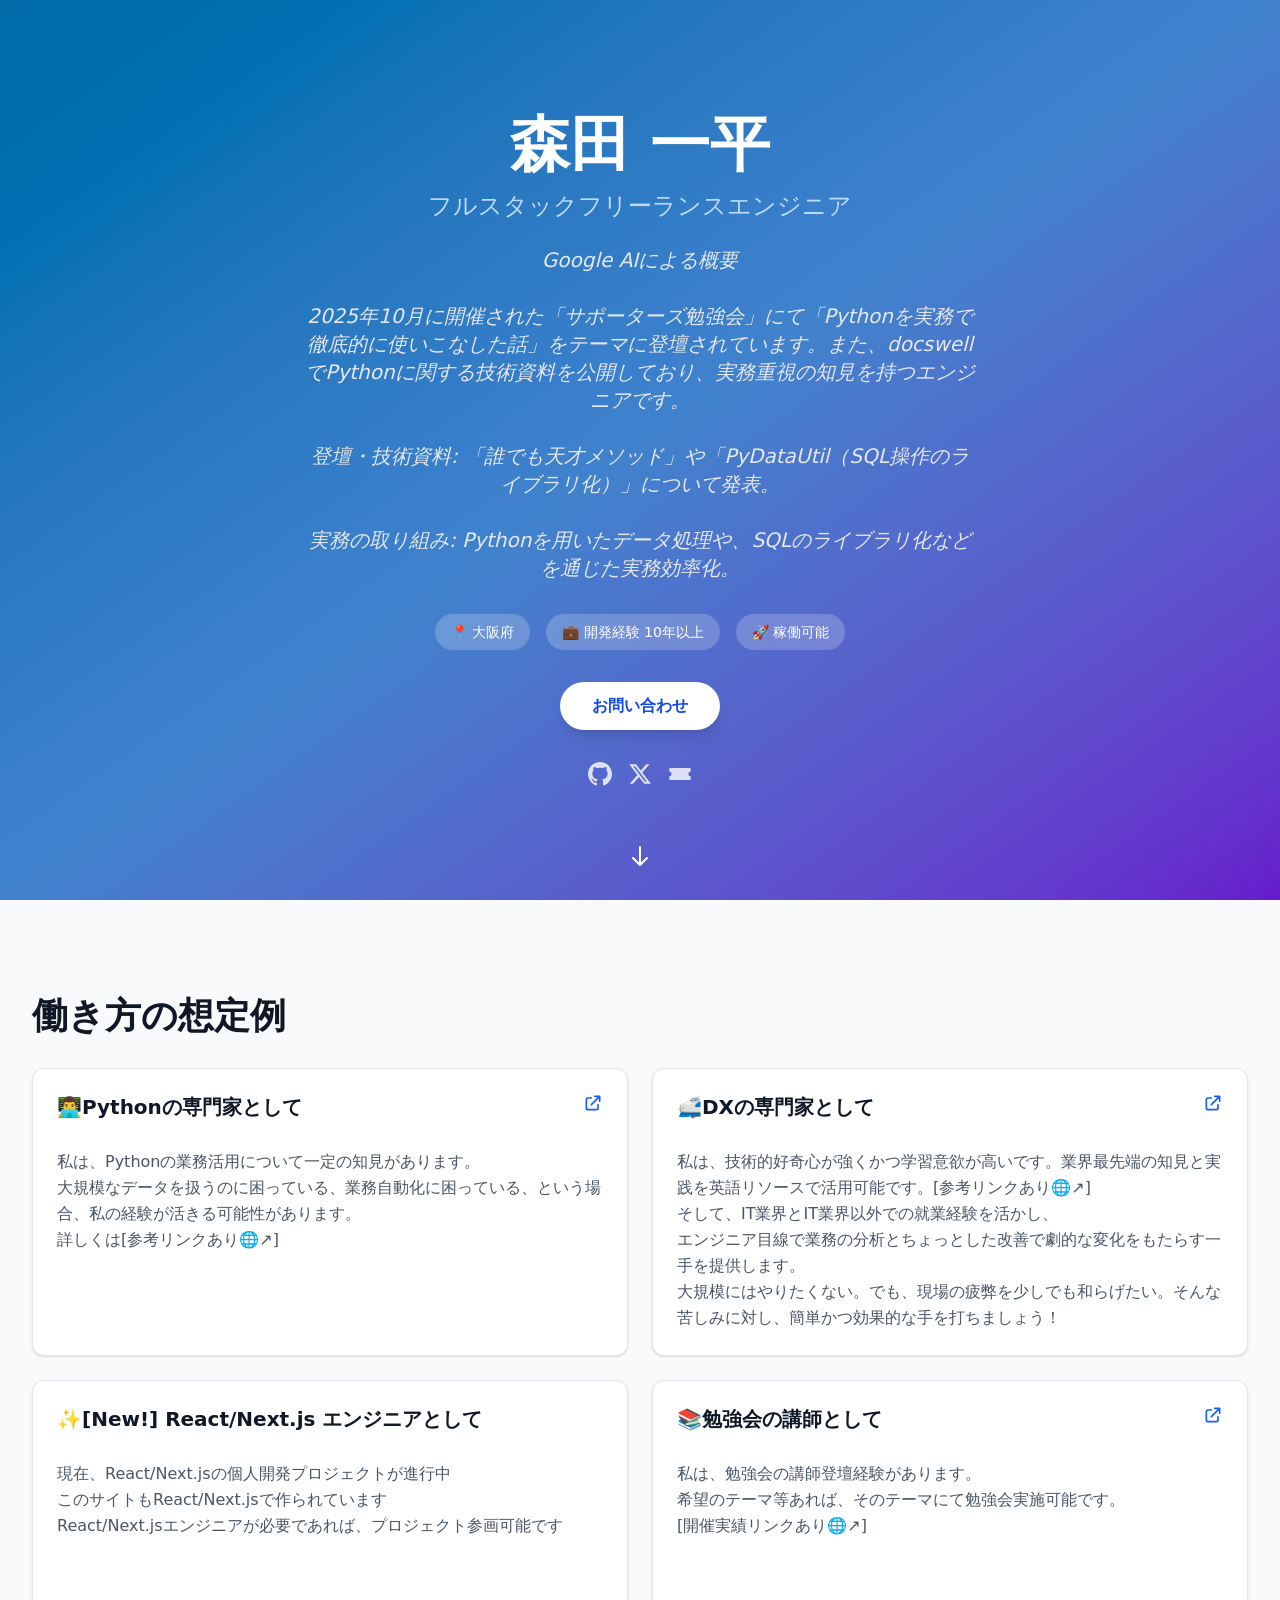
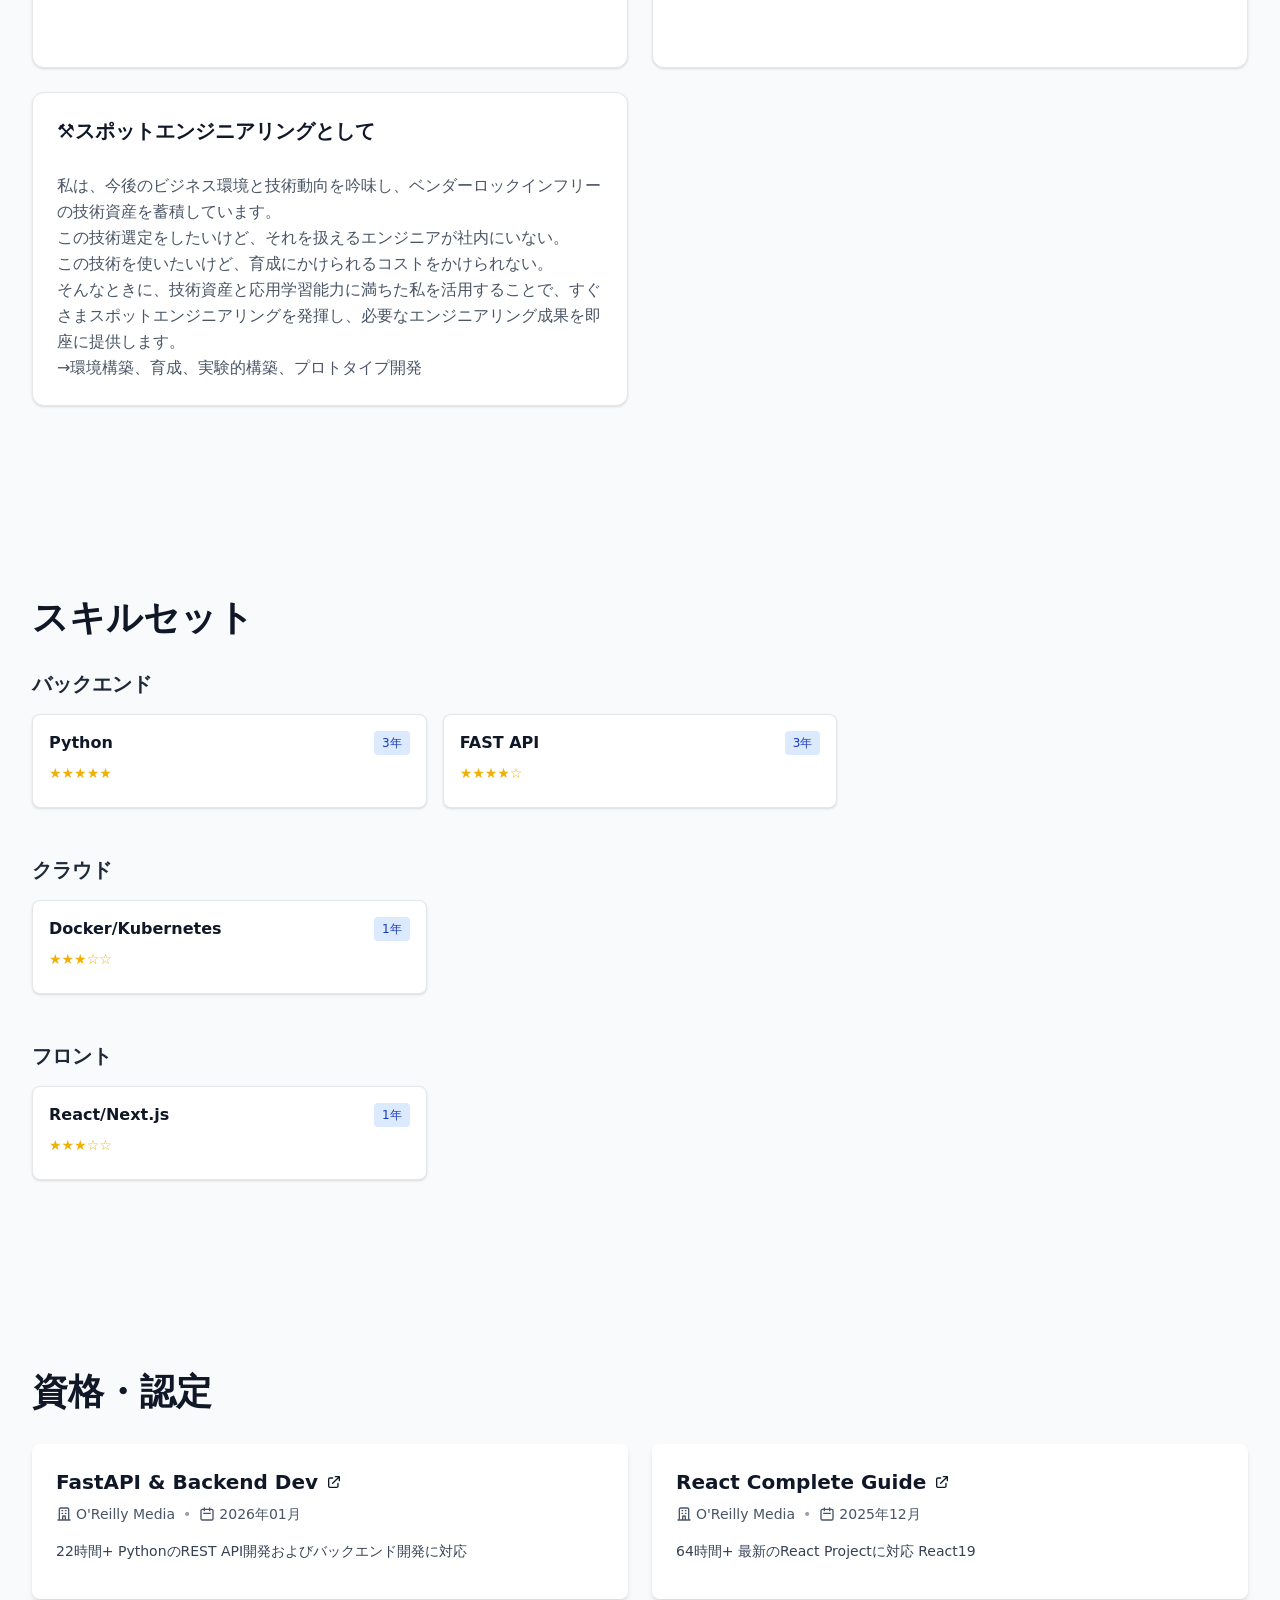
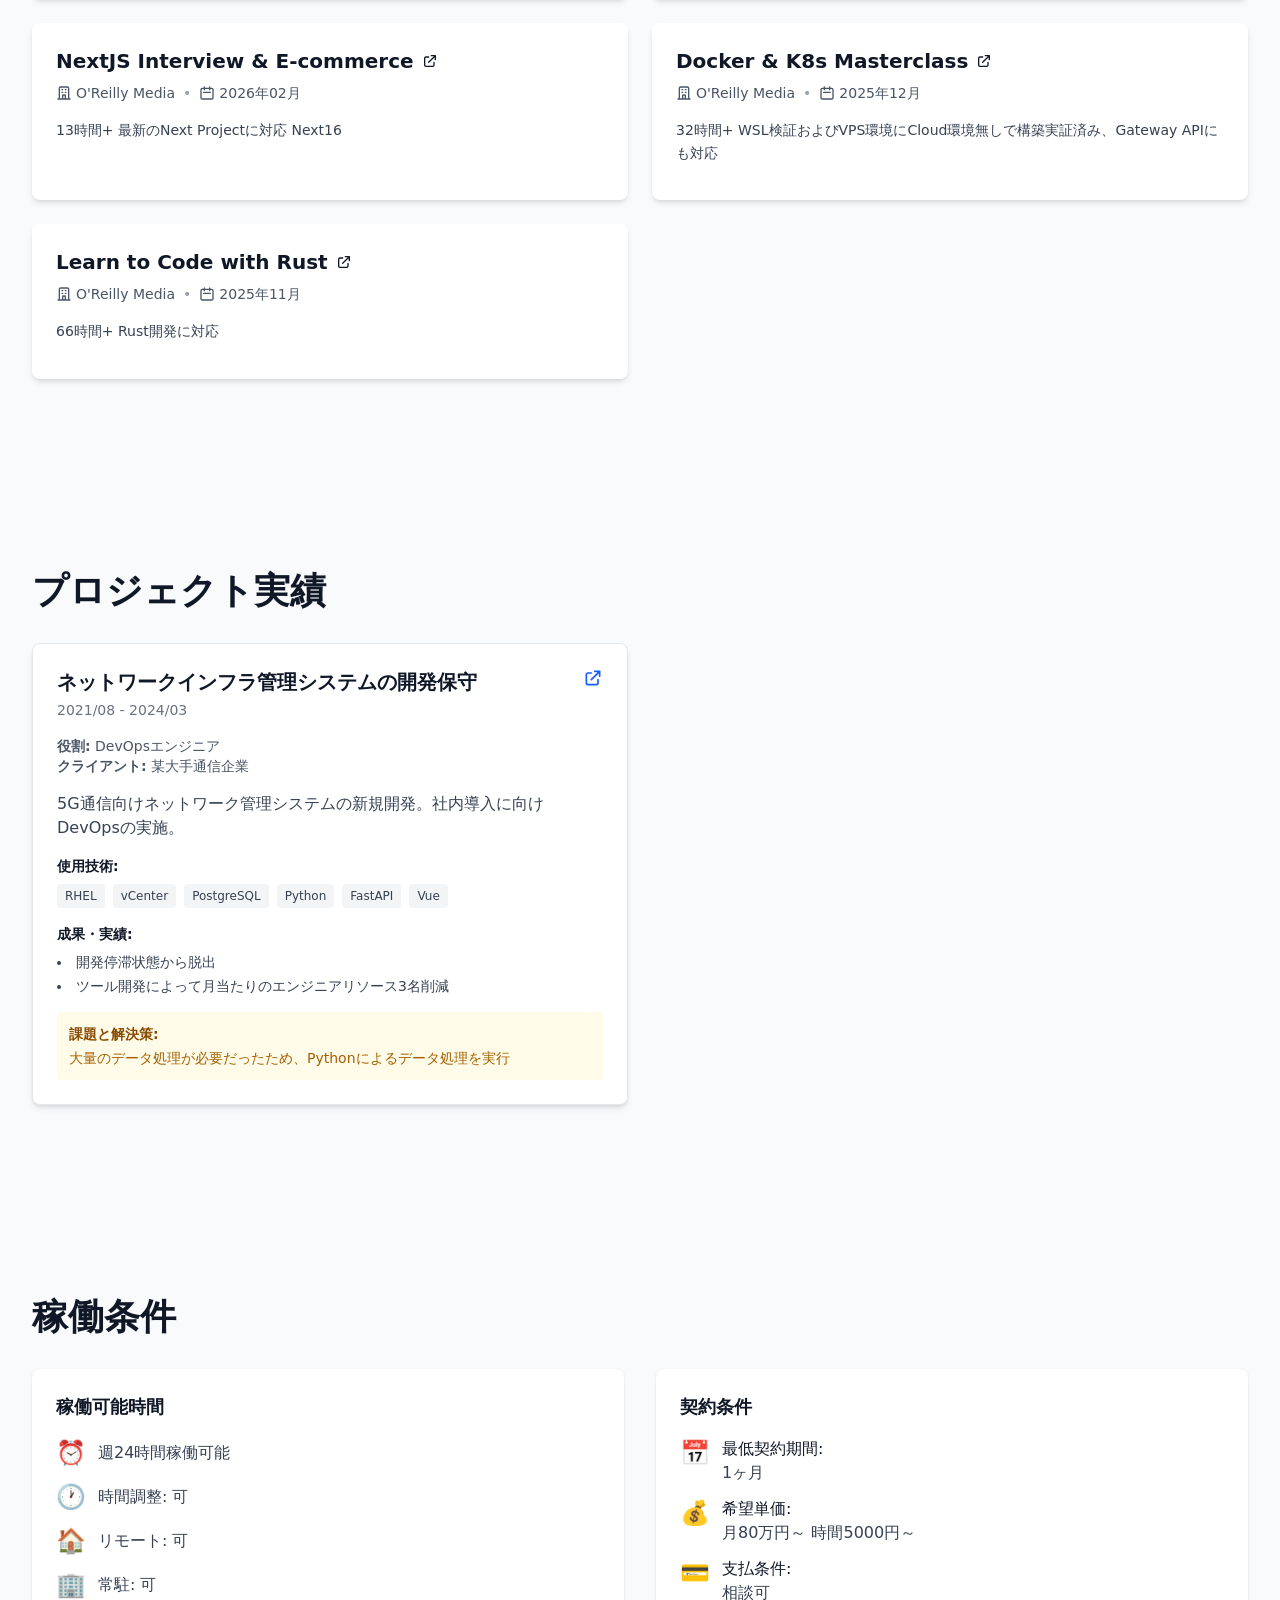
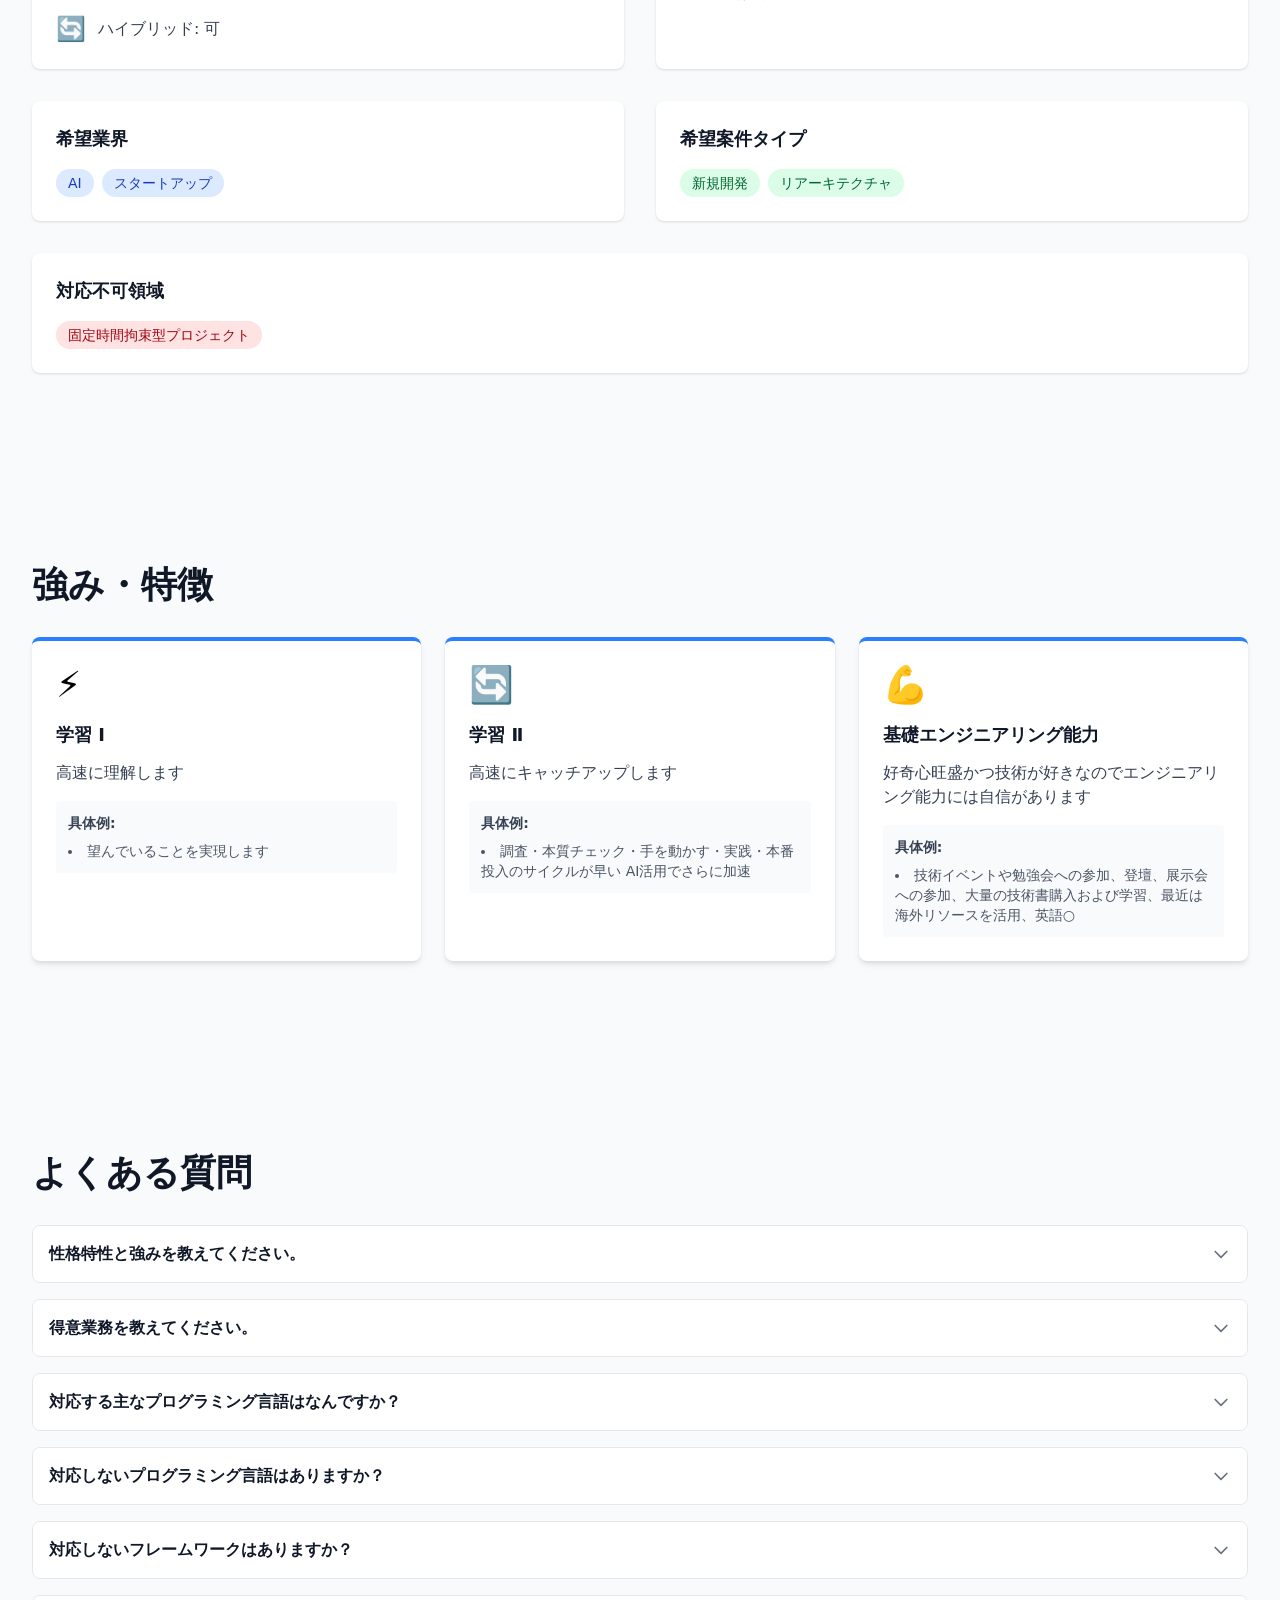
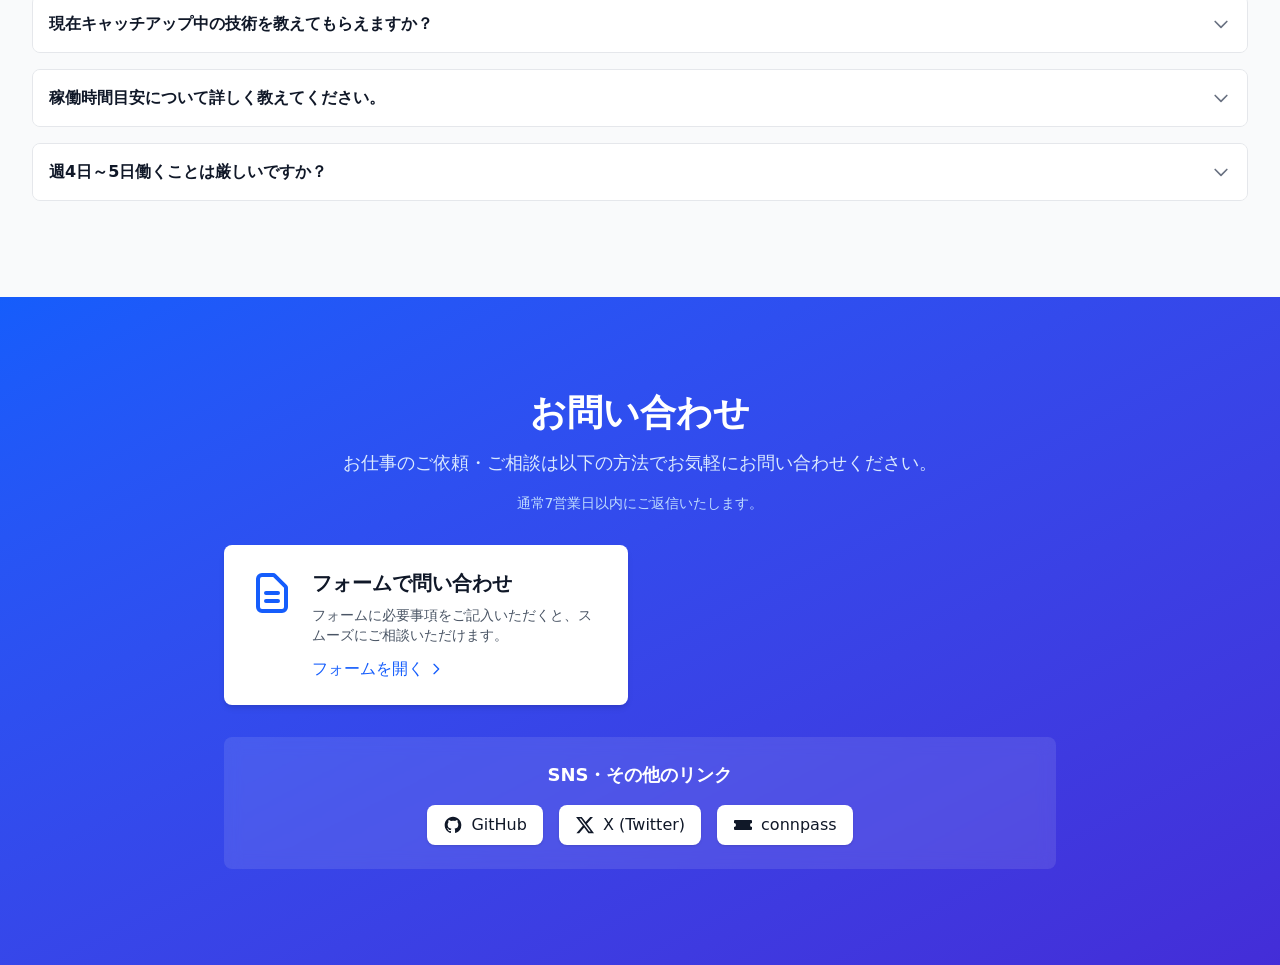
==== commit df49da6d: "update" ====
--- a/index.html
+++ b/index.html
@@ -1,11 +1,11 @@
-<!DOCTYPE html><!--t4sv7PTkA10_8_V3NlXnb--><html lang="ja"><head><meta charSet="utf-8"/><meta name="viewport" content="width=device-width, initial-scale=1"/><link rel="stylesheet" href="/_next/static/chunks/21637117d24f6d53.css" data-precedence="next"/><link rel="preload" as="script" fetchPriority="low" href="/_next/static/chunks/c46ec42a9c67a86e.js"/><script src="/_next/static/chunks/0a5dae4442f83b16.js" async=""></script><script src="/_next/static/chunks/a1a3a4a619c205ab.js" async=""></script><script src="/_next/static/chunks/c9ca56b3d249d933.js" async=""></script><script src="/_next/static/chunks/turbopack-ba1c4ed847e86204.js" async=""></script><script src="/_next/static/chunks/2fc784e9c70ad6ef.js" async=""></script><script src="/_next/static/chunks/e862ff4bb3ba78aa.js" async=""></script><script src="/_next/static/chunks/183411ad4b52add0.js" async=""></script><script src="/_next/static/chunks/f9372075221f6624.js" async=""></script><title>森田一平 - フルスタックエンジニア | Python/AI バックエンド</title><meta name="description" content="10年以上の開発経験を持つフルスタックエンジニア。Python/FastAPIを軸に、フロントもバックエンドもカバーしつつ、スタートアップから大企業まで献身的に支援しています。"/><meta name="author" content="森田一平"/><meta name="keywords" content="フリーランスエンジニア,フルスタック開発,Python,TypeScript,大阪"/><link rel="canonical" href="https://engineer.morita-ippei.com"/><meta property="og:title" content="森田一平 - フルスタックエンジニア | Python/AI バックエンド"/><meta property="og:description" content="10年以上の開発経験を持つフルスタックエンジニア。Python/FastAPIを軸に、フロントもバックエンドもカバーしつつ、スタートアップから大企業まで献身的に支援しています。"/><meta property="og:url" content="https://engineer.morita-ippei.com"/><meta property="og:site_name" content="森田一平 - ホームページ"/><meta property="og:locale" content="ja_JP"/><meta property="og:image" content="https://engineer.morita-ippei.com/og-image.png"/><meta property="og:type" content="website"/><meta name="twitter:card" content="summary_large_image"/><meta name="twitter:site" content="@ipm_eng"/><meta name="twitter:creator" content="@ipm_eng"/><meta name="twitter:title" content="森田一平 - フルスタックエンジニア | Python/AI バックエンド"/><meta name="twitter:description" content="10年以上の開発経験を持つフルスタックエンジニア。Python/FastAPIを軸に、フロントもバックエンドもカバーしつつ、スタートアップから大企業まで献身的に支援しています。"/><meta name="twitter:image" content="https://engineer.morita-ippei.com/og-image.png"/><link rel="icon" href="/favicon.ico?favicon.1f7fd454.ico" sizes="48x48" type="image/x-icon"/><script src="/_next/static/chunks/a6dad97d9634a72d.js" noModule=""></script></head><body><div hidden=""><!--$--><!--/$--></div><div class="page-container"><section class="hero"><div class="hero-overlay"></div><div class="hero-content"><h1 class="hero-title">森田 一平</h1><p class="hero-subtitle">フルスタックフリーランスエンジニア</p><blockquote class="hero-quote">&quot;<!-- -->Google AIによる概要
+<!DOCTYPE html><!--vcSQYbUAYfc9o8JfDWvOz--><html lang="ja"><head><meta charSet="utf-8"/><meta name="viewport" content="width=device-width, initial-scale=1"/><link rel="stylesheet" href="/_next/static/chunks/21637117d24f6d53.css" data-precedence="next"/><link rel="preload" as="script" fetchPriority="low" href="/_next/static/chunks/2e9d0fde5605a479.js"/><script src="/_next/static/chunks/0a5dae4442f83b16.js" async=""></script><script src="/_next/static/chunks/7a3f8a1be485b436.js" async=""></script><script src="/_next/static/chunks/9f8403f216fbdd0e.js" async=""></script><script src="/_next/static/chunks/turbopack-169cd37d96ffd756.js" async=""></script><script src="/_next/static/chunks/2fc784e9c70ad6ef.js" async=""></script><script src="/_next/static/chunks/e862ff4bb3ba78aa.js" async=""></script><script src="/_next/static/chunks/fc244dcbfa33ba5e.js" async=""></script><script src="/_next/static/chunks/183411ad4b52add0.js" async=""></script><script src="/_next/static/chunks/bf49a2be76f476f9.js" async=""></script><link rel="preload" href="https://www.googletagmanager.com/gtag/js?id=G-JXW6S1HY9N" as="script"/><title>森田一平 - フルスタックエンジニア | Python/AI バックエンド</title><meta name="description" content="10年以上の開発経験を持つフルスタックエンジニア。Python/FastAPIを軸に、フロントもバックエンドもカバーしつつ、スタートアップから大企業まで献身的に支援しています。"/><meta name="author" content="森田一平"/><meta name="keywords" content="フリーランスエンジニア,フルスタック開発,Python,TypeScript,大阪"/><link rel="canonical" href="https://engineer.morita-ippei.com"/><meta property="og:title" content="森田一平 - フルスタックエンジニア | Python/AI バックエンド"/><meta property="og:description" content="10年以上の開発経験を持つフルスタックエンジニア。Python/FastAPIを軸に、フロントもバックエンドもカバーしつつ、スタートアップから大企業まで献身的に支援しています。"/><meta property="og:url" content="https://engineer.morita-ippei.com"/><meta property="og:site_name" content="森田一平 - ホームページ"/><meta property="og:locale" content="ja_JP"/><meta property="og:image" content="https://engineer.morita-ippei.com/og-image.png"/><meta property="og:type" content="website"/><meta name="twitter:card" content="summary_large_image"/><meta name="twitter:site" content="@ipm_eng"/><meta name="twitter:creator" content="@ipm_eng"/><meta name="twitter:title" content="森田一平 - フルスタックエンジニア | Python/AI バックエンド"/><meta name="twitter:description" content="10年以上の開発経験を持つフルスタックエンジニア。Python/FastAPIを軸に、フロントもバックエンドもカバーしつつ、スタートアップから大企業まで献身的に支援しています。"/><meta name="twitter:image" content="https://engineer.morita-ippei.com/og-image.png"/><link rel="icon" href="/favicon.ico?favicon.1f7fd454.ico" sizes="48x48" type="image/x-icon"/><script src="/_next/static/chunks/a6dad97d9634a72d.js" noModule=""></script></head><body><div hidden=""><!--$--><!--/$--></div><div class="page-container"><section class="hero"><div class="hero-overlay"></div><div class="hero-content"><h1 class="hero-title">森田 一平</h1><p class="hero-subtitle">フルスタックフリーランスエンジニア</p><blockquote class="hero-quote">Google AIによる概要
 
 2025年10月に開催された「サポーターズ勉強会」にて「Pythonを実務で徹底的に使いこなした話」をテーマに登壇されています。また、docswellでPythonに関する技術資料を公開しており、実務重視の知見を持つエンジニアです。
 
 登壇・技術資料: 「誰でも天才メソッド」や「PyDataUtil（SQL操作のライブラリ化）」について発表。
 
 実務の取り組み: Pythonを用いたデータ処理や、SQLのライブラリ化などを通じた実務効率化。
-<!-- -->&quot;</blockquote><div class="hero-badges"><span class="hero-badge">📍 <!-- -->大阪府</span><span class="hero-badge">💼 開発経験 <!-- -->10<!-- -->年以上</span><span class="hero-badge">🚀 稼働可能 </span></div><button type="button" class="hero-cta">お問い合わせ</button><div class="hero-socials"><a href="https://github.com/m-ippei" target="_blank" rel="noopener noreferrer" class="hero-social-link" aria-label="GitHub"><svg class="w-6 h-6" fill="currentColor" viewBox="0 0 24 24"><path d="M12 0c-6.626 0-12 5.373-12 12 0 5.302 3.438 9.8 8.207 11.387.599.111.793-.261.793-.577v-2.234c-3.338.726-4.033-1.416-4.033-1.416-.546-1.387-1.333-1.756-1.333-1.756-1.089-.745.083-.729.083-.729 1.205.084 1.839 1.237 1.839 1.237 1.07 1.834 2.807 1.304 3.492.997.107-.775.418-1.305.762-1.604-2.665-.305-5.467-1.334-5.467-5.931 0-1.311.469-2.381 1.236-3.221-.124-.303-.535-1.524.117-3.176 0 0 1.008-.322 3.301 1.23.957-.266 1.983-.399 3.003-.404 1.02.005 2.047.138 3.006.404 2.291-1.552 3.297-1.23 3.297-1.23.653 1.653.242 2.874.118 3.176.77.84 1.235 1.911 1.235 3.221 0 4.609-2.807 5.624-5.479 5.921.43.372.823 1.102.823 2.222v3.293c0 .319.192.694.801.576 4.765-1.589 8.199-6.086 8.199-11.386 0-6.627-5.373-12-12-12z"></path></svg></a><a href="https://x.com/ipm_eng" target="_blank" rel="noopener noreferrer" class="hero-social-link" aria-label="Twitter"><svg class="w-6 h-6" fill="currentColor" viewBox="0 0 24 24"><path d="M18.244 2.25h3.308l-7.227 8.26 8.502 11.24H16.17l-5.214-6.817L4.99 21.75H1.68l7.73-8.835L1.254 2.25H8.08l4.713 6.231zm-1.161 17.52h1.833L7.084 4.126H5.117z"></path></svg></a><a href="https://connpass.com/user/yanakuya8453/" target="_blank" rel="noopener noreferrer" class="hero-social-link" aria-label="connpass"><svg class="w-6 h-6" viewBox="0 0 100 60" xmlns="http://www.w3.org/2000/svg" fill="currentColor"><path d="M10,5 H90 A5,5 0 0 1 95,10 V20 A10,10 0 0 0 95,40 V50 A5,5 0 0 1 90,55 H10 A5,5 0 0 1 5,50 V40 A10,10 0 0 0 5,20 V10 A5,5 0 0 1 10,5 Z"></path></svg></a></div></div><div class="hero-scroll-indicator"><svg class="w-6 h-6 text-white" fill="none" stroke="currentColor" viewBox="0 0 24 24"><path stroke-linecap="round" stroke-linejoin="round" stroke-width="2" d="M19 14l-7 7m0 0l-7-7m7 7V3"></path></svg></div></section><section class="section "><div class="section-container"><h2 class="section-title">働き方の想定例</h2><div class="grid-2"><div class="workpatterns-container"><div class="workpattern-card"><div class="workpatterns-header"><h3 class="workpattern-title">👨‍💻Pythonの専門家として</h3><a href="https://www.docswell.com/s/m-ippei/K37Q81-2025-10-14-160746" target="_blank" rel="noopener noreferrer" class="project-link" aria-label="👨‍💻Pythonの専門家としてのリンク"><svg class="w-5 h-5" fill="none" stroke="currentColor" viewBox="0 0 24 24"><path stroke-linecap="round" stroke-linejoin="round" stroke-width="2" d="M10 6H6a2 2 0 00-2 2v10a2 2 0 002 2h10a2 2 0 002-2v-4M14 4h6m0 0v6m0-6L10 14"></path></svg></a></div><p class="workpattern-description">私は、Pythonの業務活用について一定の知見があります。
+</blockquote><div class="hero-badges"><span class="hero-badge">📍 <!-- -->大阪府</span><span class="hero-badge">💼 開発経験 <!-- -->10<!-- -->年以上</span><span class="hero-badge">🚀 稼働可能 </span></div><button type="button" class="hero-cta">お問い合わせ</button><div class="hero-socials"><a href="https://github.com/m-ippei" target="_blank" rel="noopener noreferrer" class="hero-social-link" aria-label="GitHub"><svg class="w-6 h-6" fill="currentColor" viewBox="0 0 24 24"><path d="M12 0c-6.626 0-12 5.373-12 12 0 5.302 3.438 9.8 8.207 11.387.599.111.793-.261.793-.577v-2.234c-3.338.726-4.033-1.416-4.033-1.416-.546-1.387-1.333-1.756-1.333-1.756-1.089-.745.083-.729.083-.729 1.205.084 1.839 1.237 1.839 1.237 1.07 1.834 2.807 1.304 3.492.997.107-.775.418-1.305.762-1.604-2.665-.305-5.467-1.334-5.467-5.931 0-1.311.469-2.381 1.236-3.221-.124-.303-.535-1.524.117-3.176 0 0 1.008-.322 3.301 1.23.957-.266 1.983-.399 3.003-.404 1.02.005 2.047.138 3.006.404 2.291-1.552 3.297-1.23 3.297-1.23.653 1.653.242 2.874.118 3.176.77.84 1.235 1.911 1.235 3.221 0 4.609-2.807 5.624-5.479 5.921.43.372.823 1.102.823 2.222v3.293c0 .319.192.694.801.576 4.765-1.589 8.199-6.086 8.199-11.386 0-6.627-5.373-12-12-12z"></path></svg></a><a href="https://x.com/ipm_eng" target="_blank" rel="noopener noreferrer" class="hero-social-link" aria-label="Twitter"><svg class="w-6 h-6" fill="currentColor" viewBox="0 0 24 24"><path d="M18.244 2.25h3.308l-7.227 8.26 8.502 11.24H16.17l-5.214-6.817L4.99 21.75H1.68l7.73-8.835L1.254 2.25H8.08l4.713 6.231zm-1.161 17.52h1.833L7.084 4.126H5.117z"></path></svg></a><a href="https://connpass.com/user/yanakuya8453/" target="_blank" rel="noopener noreferrer" class="hero-social-link" aria-label="connpass"><svg class="w-6 h-6" viewBox="0 0 100 60" xmlns="http://www.w3.org/2000/svg" fill="currentColor"><path d="M10,5 H90 A5,5 0 0 1 95,10 V20 A10,10 0 0 0 95,40 V50 A5,5 0 0 1 90,55 H10 A5,5 0 0 1 5,50 V40 A10,10 0 0 0 5,20 V10 A5,5 0 0 1 10,5 Z"></path></svg></a></div></div><div class="hero-scroll-indicator"><svg class="w-6 h-6 text-white" fill="none" stroke="currentColor" viewBox="0 0 24 24"><path stroke-linecap="round" stroke-linejoin="round" stroke-width="2" d="M19 14l-7 7m0 0l-7-7m7 7V3"></path></svg></div></section><section class="section "><div class="section-container"><h2 class="section-title">働き方の想定例</h2><div class="grid-2"><div class="workpatterns-container"><div class="workpattern-card"><div class="workpatterns-header"><h3 class="workpattern-title">👨‍💻Pythonの専門家として</h3><a href="https://www.docswell.com/s/m-ippei/K37Q81-2025-10-14-160746" target="_blank" rel="noopener noreferrer" class="project-link" aria-label="👨‍💻Pythonの専門家としてのリンク"><svg class="w-5 h-5" fill="none" stroke="currentColor" viewBox="0 0 24 24"><path stroke-linecap="round" stroke-linejoin="round" stroke-width="2" d="M10 6H6a2 2 0 00-2 2v10a2 2 0 002 2h10a2 2 0 002-2v-4M14 4h6m0 0v6m0-6L10 14"></path></svg></a></div><p class="workpattern-description">私は、Pythonの業務活用について一定の知見があります。
 大規模なデータを扱うのに困っている、業務自動化に困っている、という場合、私の経験が活きる可能性があります。
 詳しくは[参考リンクあり🌐↗]
 
@@ -34,4 +34,4 @@
 この技術を使いたいけど、育成にかけられるコストをかけられない。
 そんなときに、技術資産と応用学習能力に満ちた私を活用することで、すぐさまスポットエンジニアリングを発揮し、必要なエンジニアリング成果を即座に提供します。
 →環境構築、育成、実験的構築、プロトタイプ開発
-</p></div></div></div></div></section><section class="section section-alt"><div class="section-container"><h2 class="section-title">スキルセット</h2><div class="space-y-lg"><div><h3 class="text-xl font-semibold text-gray-800 mb-4">バックエンド</h3><div class="grid-skills"><div class="skill-card group"><div class="skill-card-header"><h4 class="skill-card-title">Python</h4><span class="skill-years-badge">3<!-- -->年</span></div><div class="skill-stars">★★★★★</div><p class="skill-tooltip">業務用内製ツールの開発</p></div><div class="skill-card group"><div class="skill-card-header"><h4 class="skill-card-title">FAST API</h4><span class="skill-years-badge">3<!-- -->年</span></div><div class="skill-stars">★★★★☆</div><p class="skill-tooltip">REST APIサーバー開発</p></div></div></div><div><h3 class="text-xl font-semibold text-gray-800 mb-4">クラウド</h3><div class="grid-skills"><div class="skill-card group"><div class="skill-card-header"><h4 class="skill-card-title">Docker/Kubernetes</h4><span class="skill-years-badge">1<!-- -->年</span></div><div class="skill-stars">★★★☆☆</div><p class="skill-tooltip">構築実証済み</p></div></div></div><div><h3 class="text-xl font-semibold text-gray-800 mb-4">フロント</h3><div class="grid-skills"><div class="skill-card group"><div class="skill-card-header"><h4 class="skill-card-title">React/Next</h4><span class="skill-years-badge">1<!-- -->年</span></div><div class="skill-stars">★★★☆☆</div><p class="skill-tooltip">このWebサイトはNext.jsで構築</p></div></div></div></div></div></section><section id="certifications" class="section "><div class="section-container"><h2 class="section-title">資格・認定</h2><div class="grid-2"><div class="certification-card"><div class="card-header"><div class="flex-1"><h3 class="certification-title"><a href="https://www.credly.com/badges/0839e772-fc2c-4a60-b4a8-8b2f76b2c825" target="_blank" rel="noopener noreferrer" class="certification-link">FastAPI &amp; Backend Dev<svg class="w-4 h-4" fill="none" stroke="currentColor" viewBox="0 0 24 24"><path stroke-linecap="round" stroke-linejoin="round" stroke-width="2" d="M10 6H6a2 2 0 00-2 2v10a2 2 0 002 2h10a2 2 0 002-2v-4M14 4h6m0 0v6m0-6L10 14"></path></svg></a></h3><div class="certification-meta"><span class="certification-meta-item"><svg class="w-4 h-4" fill="none" stroke="currentColor" viewBox="0 0 24 24"><path stroke-linecap="round" stroke-linejoin="round" stroke-width="2" d="M19 21V5a2 2 0 00-2-2H7a2 2 0 00-2 2v16m14 0h2m-2 0h-5m-9 0H3m2 0h5M9 7h1m-1 4h1m4-4h1m-1 4h1m-5 10v-5a1 1 0 011-1h2a1 1 0 011 1v5m-4 0h4"></path></svg>O&#x27;Reilly Media</span><span class="certification-divider">•</span><span class="certification-meta-item"><svg class="w-4 h-4" fill="none" stroke="currentColor" viewBox="0 0 24 24"><path stroke-linecap="round" stroke-linejoin="round" stroke-width="2" d="M8 7V3m8 4V3m-9 8h10M5 21h14a2 2 0 002-2V7a2 2 0 00-2-2H5a2 2 0 00-2 2v12a2 2 0 002 2z"></path></svg>2026年01月</span></div></div></div><p class="cert-description">22時間+ PythonのREST API開発およびバックエンド開発に対応</p></div><div class="certification-card"><div class="card-header"><div class="flex-1"><h3 class="certification-title"><a href="https://www.credly.com/badges/9e23905c-de4a-4e1d-9b39-668ad4de4695" target="_blank" rel="noopener noreferrer" class="certification-link">React Complete Guide<svg class="w-4 h-4" fill="none" stroke="currentColor" viewBox="0 0 24 24"><path stroke-linecap="round" stroke-linejoin="round" stroke-width="2" d="M10 6H6a2 2 0 00-2 2v10a2 2 0 002 2h10a2 2 0 002-2v-4M14 4h6m0 0v6m0-6L10 14"></path></svg></a></h3><div class="certification-meta"><span class="certification-meta-item"><svg class="w-4 h-4" fill="none" stroke="currentColor" viewBox="0 0 24 24"><path stroke-linecap="round" stroke-linejoin="round" stroke-width="2" d="M19 21V5a2 2 0 00-2-2H7a2 2 0 00-2 2v16m14 0h2m-2 0h-5m-9 0H3m2 0h5M9 7h1m-1 4h1m4-4h1m-1 4h1m-5 10v-5a1 1 0 011-1h2a1 1 0 011 1v5m-4 0h4"></path></svg>O&#x27;Reilly Media</span><span class="certification-divider">•</span><span class="certification-meta-item"><svg class="w-4 h-4" fill="none" stroke="currentColor" viewBox="0 0 24 24"><path stroke-linecap="round" stroke-linejoin="round" stroke-width="2" d="M8 7V3m8 4V3m-9 8h10M5 21h14a2 2 0 002-2V7a2 2 0 00-2-2H5a2 2 0 00-2 2v12a2 2 0 002 2z"></path></svg>2025年12月</span></div></div></div><p class="cert-description">64時間+ 最新のReact Projectに対応 React19</p></div><div class="certification-card"><div class="card-header"><div class="flex-1"><h3 class="certification-title"><a href="https://www.credly.com/badges/40c02af5-4d7d-4fa9-8b3c-b160d4802abb" target="_blank" rel="noopener noreferrer" class="certification-link">NextJS Interview &amp; E-commerce<svg class="w-4 h-4" fill="none" stroke="currentColor" viewBox="0 0 24 24"><path stroke-linecap="round" stroke-linejoin="round" stroke-width="2" d="M10 6H6a2 2 0 00-2 2v10a2 2 0 002 2h10a2 2 0 002-2v-4M14 4h6m0 0v6m0-6L10 14"></path></svg></a></h3><div class="certification-meta"><span class="certification-meta-item"><svg class="w-4 h-4" fill="none" stroke="currentColor" viewBox="0 0 24 24"><path stroke-linecap="round" stroke-linejoin="round" stroke-width="2" d="M19 21V5a2 2 0 00-2-2H7a2 2 0 00-2 2v16m14 0h2m-2 0h-5m-9 0H3m2 0h5M9 7h1m-1 4h1m4-4h1m-1 4h1m-5 10v-5a1 1 0 011-1h2a1 1 0 011 1v5m-4 0h4"></path></svg>O&#x27;Reilly Media</span><span class="certification-divider">•</span><span class="certification-meta-item"><svg class="w-4 h-4" fill="none" stroke="currentColor" viewBox="0 0 24 24"><path stroke-linecap="round" stroke-linejoin="round" stroke-width="2" d="M8 7V3m8 4V3m-9 8h10M5 21h14a2 2 0 002-2V7a2 2 0 00-2-2H5a2 2 0 00-2 2v12a2 2 0 002 2z"></path></svg>2026年02月</span></div></div></div><p class="cert-description">13時間+ 最新のNext Projectに対応 Next16</p></div><div class="certification-card"><div class="card-header"><div class="flex-1"><h3 class="certification-title"><a href="https://www.credly.com/badges/8aaad78f-f40d-4cb5-9b81-35c186dd1354" target="_blank" rel="noopener noreferrer" class="certification-link">Docker &amp; K8s Masterclass<svg class="w-4 h-4" fill="none" stroke="currentColor" viewBox="0 0 24 24"><path stroke-linecap="round" stroke-linejoin="round" stroke-width="2" d="M10 6H6a2 2 0 00-2 2v10a2 2 0 002 2h10a2 2 0 002-2v-4M14 4h6m0 0v6m0-6L10 14"></path></svg></a></h3><div class="certification-meta"><span class="certification-meta-item"><svg class="w-4 h-4" fill="none" stroke="currentColor" viewBox="0 0 24 24"><path stroke-linecap="round" stroke-linejoin="round" stroke-width="2" d="M19 21V5a2 2 0 00-2-2H7a2 2 0 00-2 2v16m14 0h2m-2 0h-5m-9 0H3m2 0h5M9 7h1m-1 4h1m4-4h1m-1 4h1m-5 10v-5a1 1 0 011-1h2a1 1 0 011 1v5m-4 0h4"></path></svg>O&#x27;Reilly Media</span><span class="certification-divider">•</span><span class="certification-meta-item"><svg class="w-4 h-4" fill="none" stroke="currentColor" viewBox="0 0 24 24"><path stroke-linecap="round" stroke-linejoin="round" stroke-width="2" d="M8 7V3m8 4V3m-9 8h10M5 21h14a2 2 0 002-2V7a2 2 0 00-2-2H5a2 2 0 00-2 2v12a2 2 0 002 2z"></path></svg>2025年12月</span></div></div></div><p class="cert-description">32時間+ WSL検証およびVPS環境にCloud環境無しで構築実証済み、Gateway APIにも対応</p></div><div class="certification-card"><div class="card-header"><div class="flex-1"><h3 class="certification-title"><a href="https://www.credly.com/badges/b98b676b-bbf2-4b56-93ad-4dd82e801028" target="_blank" rel="noopener noreferrer" class="certification-link">Learn to Code with Rust<svg class="w-4 h-4" fill="none" stroke="currentColor" viewBox="0 0 24 24"><path stroke-linecap="round" stroke-linejoin="round" stroke-width="2" d="M10 6H6a2 2 0 00-2 2v10a2 2 0 002 2h10a2 2 0 002-2v-4M14 4h6m0 0v6m0-6L10 14"></path></svg></a></h3><div class="certification-meta"><span class="certification-meta-item"><svg class="w-4 h-4" fill="none" stroke="currentColor" viewBox="0 0 24 24"><path stroke-linecap="round" stroke-linejoin="round" stroke-width="2" d="M19 21V5a2 2 0 00-2-2H7a2 2 0 00-2 2v16m14 0h2m-2 0h-5m-9 0H3m2 0h5M9 7h1m-1 4h1m4-4h1m-1 4h1m-5 10v-5a1 1 0 011-1h2a1 1 0 011 1v5m-4 0h4"></path></svg>O&#x27;Reilly Media</span><span class="certification-divider">•</span><span class="certification-meta-item"><svg class="w-4 h-4" fill="none" stroke="currentColor" viewBox="0 0 24 24"><path stroke-linecap="round" stroke-linejoin="round" stroke-width="2" d="M8 7V3m8 4V3m-9 8h10M5 21h14a2 2 0 002-2V7a2 2 0 00-2-2H5a2 2 0 00-2 2v12a2 2 0 002 2z"></path></svg>2025年11月</span></div></div></div><p class="cert-description">66時間+ Rust開発に対応</p></div></div></div></section><section class="section "><div class="section-container"><h2 class="section-title">プロジェクト実績</h2><div class="grid-2"><div class="project-card"><div class="card-header"><div><h3 class="card-title">ネットワークインフラ管理システムの開発保守</h3><p class="card-subtitle">2021/08 - 2024/03</p></div><a href="https://www.docswell.com/s/m-ippei/K37Q81-2025-10-14-160746" target="_blank" rel="noopener noreferrer" class="project-link" aria-label="ネットワークインフラ管理システムの開発保守のリンク"><svg class="w-5 h-5" fill="none" stroke="currentColor" viewBox="0 0 24 24"><path stroke-linecap="round" stroke-linejoin="round" stroke-width="2" d="M10 6H6a2 2 0 00-2 2v10a2 2 0 002 2h10a2 2 0 002-2v-4M14 4h6m0 0v6m0-6L10 14"></path></svg></a></div><div class="mb-4"><p class="project-meta"><span class="project-meta-label">役割:</span> <!-- -->DevOpsエンジニア</p><p class="project-meta"><span class="project-meta-label">クライアント:</span> <!-- -->某大手通信企業</p></div><p class="card-text mb-4">5G通信向けネットワーク管理システムの新規開発。社内導入に向けDevOpsの実施。</p><div class="mb-4"><h4 class="text-sm font-semibold text-gray-900 mb-2">使用技術:</h4><div class="tag-container"><span class="tech-tag">RHEL</span><span class="tech-tag">vCenter</span><span class="tech-tag">PostgreSQL</span><span class="tech-tag">Python</span><span class="tech-tag">FastAPI</span><span class="tech-tag">Vue</span></div></div><div class="mb-4"><h4 class="text-sm font-semibold text-gray-900 mb-2">成果・実績:</h4><ul class="list-disc-space"><li>開発停滞状態から脱出</li><li>ツール開発によって月当たりのエンジニアリソース3名削減</li></ul></div><div class="challenge-box"><h4 class="challenge-title">課題と解決策:</h4><p class="challenge-text">大量のデータ処理が必要だったため、Pythonによるデータ処理を実行</p></div></div></div></div></section><section class="section section-alt"><div class="section-container"><h2 class="section-title">稼働条件</h2><div class="conditions-grid"><div class="conditions-card"><h3 class="conditions-title">稼働可能時間</h3><ul class="conditions-list"><li class="conditions-item"><span class="conditions-icon">⏰</span><span class="conditions-text">週<!-- -->24<!-- -->時間稼働可能</span></li><li class="conditions-item"><span class="conditions-icon">🕐</span><span class="conditions-text">時間調整: <!-- -->可</span></li><li class="conditions-item"><span class="conditions-icon">🏠</span><span class="conditions-text">リモート: <!-- -->可</span></li><li class="conditions-item"><span class="conditions-icon">🏢</span><span class="conditions-text">常駐: <!-- -->可</span></li><li class="conditions-item"><span class="conditions-icon">🔄</span><span class="conditions-text">ハイブリッド: <!-- -->可</span></li></ul></div><div class="conditions-card"><h3 class="conditions-title">契約条件</h3><ul class="conditions-list"><li class="conditions-item-start"><span class="conditions-icon">📅</span><div><span class="conditions-label">最低契約期間:</span><p class="conditions-text">1ヶ月</p></div></li><li class="conditions-item-start"><span class="conditions-icon">💰</span><div><span class="conditions-label">希望単価:</span><p class="conditions-text">月80万円～ 時間5000円～</p></div></li><li class="conditions-item-start"><span class="conditions-icon">💳</span><div><span class="conditions-label">支払条件:</span><p class="conditions-text">相談可</p></div></li></ul></div><div class="conditions-card"><h3 class="conditions-title">希望業界</h3><div class="tag-container"><span class="industry-tag">AI</span><span class="industry-tag">スタートアップ</span></div></div><div class="conditions-card"><h3 class="conditions-title">希望案件タイプ</h3><div class="tag-container"><span class="project-type-tag">新規開発</span><span class="project-type-tag">リアーキテクチャ</span></div></div><div class="conditions-card-full"><h3 class="conditions-title">対応不可領域</h3><div class="tag-container"><span class="excluded-tag">固定時間拘束型プロジェクト</span></div></div></div></div></section><section class="section "><div class="section-container"><h2 class="section-title">強み・特徴</h2><div class="grid-3"><div class="strength-card"><div class="strength-icon">⚡</div><h3 class="card-title-lg">学習 Ⅰ</h3><p class="card-text mb-4">高速に理解します</p><div class="strength-example-box"><h4 class="strength-example-title">具体例:</h4><ul class="list-disc-space text-gray-600"><li>望んでいることを実現します</li></ul></div></div><div class="strength-card"><div class="strength-icon">🔄</div><h3 class="card-title-lg">学習 Ⅱ</h3><p class="card-text mb-4">高速にキャッチアップします</p><div class="strength-example-box"><h4 class="strength-example-title">具体例:</h4><ul class="list-disc-space text-gray-600"><li>調査・本質チェック・手を動かす・実践・本番投入のサイクルが早い AI活用でさらに加速</li></ul></div></div><div class="strength-card"><div class="strength-icon">💪</div><h3 class="card-title-lg">基礎エンジニアリング能力</h3><p class="card-text mb-4">好奇心旺盛かつ技術が好きなのでエンジニアリング能力には自信があります</p><div class="strength-example-box"><h4 class="strength-example-title">具体例:</h4><ul class="list-disc-space text-gray-600"><li>技術イベントや勉強会への参加、登壇、展示会への参加、大量の技術書購入および学習、最近は海外リソースを活用、英語○</li></ul></div></div></div></div></section><section class="section section-alt"><div class="section-container"><h2 class="section-title">よくある質問</h2><div class="faq-container"><div class="faq-item"><button class="faq-question" aria-expanded="false" aria-controls="faq-answer-0"><span class="faq-question-text">性格特性と強みを教えてください。</span><svg class="faq-icon " fill="none" stroke="currentColor" viewBox="0 0 24 24"><path stroke-linecap="round" stroke-linejoin="round" stroke-width="2" d="M19 9l-7 7-7-7"></path></svg></button><div id="faq-answer-0" class="faq-answer-container max-h-0"><div class="faq-answer">好奇心旺盛かつ問題解決思考です。ゆえに、状況に応じた戦略・手段構築と実践が強みです。</div></div></div><div class="faq-item"><button class="faq-question" aria-expanded="false" aria-controls="faq-answer-1"><span class="faq-question-text">得意業務を教えてください。</span><svg class="faq-icon " fill="none" stroke="currentColor" viewBox="0 0 24 24"><path stroke-linecap="round" stroke-linejoin="round" stroke-width="2" d="M19 9l-7 7-7-7"></path></svg></button><div id="faq-answer-1" class="faq-answer-container max-h-0"><div class="faq-answer">Webサービス構築、バックエンド、インフラ設定</div></div></div><div class="faq-item"><button class="faq-question" aria-expanded="false" aria-controls="faq-answer-2"><span class="faq-question-text">対応する主なプログラミング言語はなんですか？</span><svg class="faq-icon " fill="none" stroke="currentColor" viewBox="0 0 24 24"><path stroke-linecap="round" stroke-linejoin="round" stroke-width="2" d="M19 9l-7 7-7-7"></path></svg></button><div id="faq-answer-2" class="faq-answer-container max-h-0"><div class="faq-answer">Python, TypeScript(JavaScript), Rust, Go</div></div></div><div class="faq-item"><button class="faq-question" aria-expanded="false" aria-controls="faq-answer-3"><span class="faq-question-text">対応しないプログラミング言語はありますか？</span><svg class="faq-icon " fill="none" stroke="currentColor" viewBox="0 0 24 24"><path stroke-linecap="round" stroke-linejoin="round" stroke-width="2" d="M19 9l-7 7-7-7"></path></svg></button><div id="faq-answer-3" class="faq-answer-container max-h-0"><div class="faq-answer">Ruby, PHP, Java, Kotlin, Swift, C#です。</div></div></div><div class="faq-item"><button class="faq-question" aria-expanded="false" aria-controls="faq-answer-4"><span class="faq-question-text">対応しないフレームワークはありますか？</span><svg class="faq-icon " fill="none" stroke="currentColor" viewBox="0 0 24 24"><path stroke-linecap="round" stroke-linejoin="round" stroke-width="2" d="M19 9l-7 7-7-7"></path></svg></button><div id="faq-answer-4" class="faq-answer-container max-h-0"><div class="faq-answer">Rails, Vue, Laraval, Flutter, Unity, Django, Springです。</div></div></div><div class="faq-item"><button class="faq-question" aria-expanded="false" aria-controls="faq-answer-5"><span class="faq-question-text">現在キャッチアップ中の技術を教えてもらえますか？</span><svg class="faq-icon " fill="none" stroke="currentColor" viewBox="0 0 24 24"><path stroke-linecap="round" stroke-linejoin="round" stroke-width="2" d="M19 9l-7 7-7-7"></path></svg></button><div id="faq-answer-5" class="faq-answer-container max-h-0"><div class="faq-answer">Next.js, AWS, Cloud Flare, React Nativeです。</div></div></div><div class="faq-item"><button class="faq-question" aria-expanded="false" aria-controls="faq-answer-6"><span class="faq-question-text">稼働時間目安について詳しく教えてください。</span><svg class="faq-icon " fill="none" stroke="currentColor" viewBox="0 0 24 24"><path stroke-linecap="round" stroke-linejoin="round" stroke-width="2" d="M19 9l-7 7-7-7"></path></svg></button><div id="faq-answer-6" class="faq-answer-container max-h-0"><div class="faq-answer">基本週3日前後の想定ですが、案件次第で調整可能です。</div></div></div><div class="faq-item"><button class="faq-question" aria-expanded="false" aria-controls="faq-answer-7"><span class="faq-question-text">週4日～5日働くことは厳しいですか？</span><svg class="faq-icon " fill="none" stroke="currentColor" viewBox="0 0 24 24"><path stroke-linecap="round" stroke-linejoin="round" stroke-width="2" d="M19 9l-7 7-7-7"></path></svg></button><div id="faq-answer-7" class="faq-answer-container max-h-0"><div class="faq-answer">案件と契約内容次第となります。</div></div></div></div></div></section><section id="contact" class="contact-section"><div class="section-narrow"><div class="contact-header"><h2 class="contact-title">お問い合わせ</h2><p class="contact-description">お仕事のご依頼・ご相談は以下の方法でお気軽にお問い合わせください。</p><p class="contact-note">通常7営業日以内にご返信いたします。</p></div><div class="contact-grid"><button type="button" class="contact-card"><div class="contact-card-content"><div class="contact-card-icon"><svg class="contact-card-icon-blue" fill="none" stroke="currentColor" viewBox="0 0 24 24"><path stroke-linecap="round" stroke-linejoin="round" stroke-width="2" d="M9 12h6m-6 4h6m2 5H7a2 2 0 01-2-2V5a2 2 0 012-2h5.586a1 1 0 01.707.293l5.414 5.414a1 1 0 01.293.707V19a2 2 0 01-2 2z"></path></svg></div><div class="contact-card-body"><h3 class="contact-card-title">フォームで問い合わせ</h3><p class="contact-card-text">フォームに必要事項をご記入いただくと、スムーズにご相談いただけます。</p><span class="contact-card-action">フォームを開く<svg class="w-4 h-4 ml-1" fill="none" stroke="currentColor" viewBox="0 0 24 24"><path stroke-linecap="round" stroke-linejoin="round" stroke-width="2" d="M9 5l7 7-7 7"></path></svg></span></div></div></button></div><div class="social-container"><h3 class="social-title">SNS・その他のリンク</h3><div class="social-links"><a href="https://github.com/m-ippei" target="_blank" rel="noopener noreferrer" class="social-link"><svg class="w-5 h-5" fill="currentColor" viewBox="0 0 24 24"><path fill-rule="evenodd" d="M12 2C6.477 2 2 6.484 2 12.017c0 4.425 2.865 8.18 6.839 9.504.5.092.682-.217.682-.483 0-.237-.008-.868-.013-1.703-2.782.605-3.369-1.343-3.369-1.343-.454-1.158-1.11-1.466-1.11-1.466-.908-.62.069-.608.069-.608 1.003.07 1.531 1.032 1.531 1.032.892 1.53 2.341 1.088 2.91.832.092-.647.35-1.088.636-1.338-2.22-.253-4.555-1.113-4.555-4.951 0-1.093.39-1.988 1.029-2.688-.103-.253-.446-1.272.098-2.65 0 0 .84-.27 2.75 1.026A9.564 9.564 0 0112 6.844c.85.004 1.705.115 2.504.337 1.909-1.296 2.747-1.027 2.747-1.027.546 1.379.202 2.398.1 2.651.64.7 1.028 1.595 1.028 2.688 0 3.848-2.339 4.695-4.566 4.943.359.309.678.92.678 1.855 0 1.338-.012 2.419-.012 2.747 0 .268.18.58.688.482A10.019 10.019 0 0022 12.017C22 6.484 17.522 2 12 2z" clip-rule="evenodd"></path></svg>GitHub</a><a href="https://x.com/ipm_eng" target="_blank" rel="noopener noreferrer" class="social-link"><svg class="w-5 h-5" fill="currentColor" viewBox="0 0 24 24"><path d="M18.244 2.25h3.308l-7.227 8.26 8.502 11.24H16.17l-5.214-6.817L4.99 21.75H1.68l7.73-8.835L1.254 2.25H8.08l4.713 6.231zm-1.161 17.52h1.833L7.084 4.126H5.117z"></path></svg>X (Twitter)</a><a href="https://connpass.com/user/yanakuya8453/" target="_blank" rel="noopener noreferrer" class="social-link"><svg class="w-5 h-5" fill="currentColor" viewBox="0 0 100 60"><path d="M10,5 H90 A5,5 0 0 1 95,10 V20 A10,10 0 0 0 95,40 V50 A5,5 0 0 1 90,55 H10 A5,5 0 0 1 5,50 V40 A10,10 0 0 0 5,20 V10 A5,5 0 0 1 10,5 Z"></path></svg>connpass</a></div></div></div></section></div><!--$--><!--/$--><script src="/_next/static/chunks/c46ec42a9c67a86e.js" id="_R_" async=""></script><script>(self.__next_f=self.__next_f||[]).push([0])</script><script>self.__next_f.push([1,"1:\"$Sreact.fragment\"\n2:I[5116,[\"/_next/static/chunks/2fc784e9c70ad6ef.js\",\"/_next/static/chunks/e862ff4bb3ba78aa.js\"],\"default\"]\n3:I[44533,[\"/_next/static/chunks/2fc784e9c70ad6ef.js\",\"/_next/static/chunks/e862ff4bb3ba78aa.js\"],\"default\"]\n4:I[11804,[\"/_next/static/chunks/183411ad4b52add0.js\"],\"\"]\n5:I[31542,[\"/_next/static/chunks/f9372075221f6624.js\"],\"default\"]\n11:I[46763,[],\"default\"]\n:HL[\"/_next/static/chunks/21637117d24f6d53.css\",\"style\"]\n"])</script><script>self.__next_f.push([1,"0:{\"P\":null,\"b\":\"t4sv7PTkA10_8-V3NlXnb\",\"c\":[\"\",\"\"],\"q\":\"\",\"i\":false,\"f\":[[[\"\",{\"children\":[\"__PAGE__\",{}]},\"$undefined\",\"$undefined\",true],[[\"$\",\"$1\",\"c\",{\"children\":[[[\"$\",\"link\",\"0\",{\"rel\":\"stylesheet\",\"href\":\"/_next/static/chunks/21637117d24f6d53.css\",\"precedence\":\"next\",\"crossOrigin\":\"$undefined\",\"nonce\":\"$undefined\"}]],[\"$\",\"html\",null,{\"lang\":\"ja\",\"children\":[\"$\",\"body\",null,{\"children\":[\"$\",\"$L2\",null,{\"parallelRouterKey\":\"children\",\"error\":\"$undefined\",\"errorStyles\":\"$undefined\",\"errorScripts\":\"$undefined\",\"template\":[\"$\",\"$L3\",null,{}],\"templateStyles\":\"$undefined\",\"templateScripts\":\"$undefined\",\"notFound\":[[\"$\",\"div\",null,{\"style\":{\"textAlign\":\"center\",\"marginTop\":\"50px\"},\"children\":[[\"$\",\"h2\",null,{\"children\":\"404 - ページが見つかりません\"}],[\"$\",\"p\",null,{\"children\":\"お探しのページは存在しないか、削除された可能性があります。\"}],[\"$\",\"$L4\",null,{\"href\":\"/\",\"style\":{\"color\":\"blue\",\"textDecoration\":\"underline\"},\"children\":\"ホームに戻る\"}]]}],[]],\"forbidden\":\"$undefined\",\"unauthorized\":\"$undefined\"}]}]}]]}],{\"children\":[[\"$\",\"$1\",\"c\",{\"children\":[[\"$\",\"div\",null,{\"className\":\"page-container\",\"children\":[[\"$\",\"section\",null,{\"className\":\"hero\",\"children\":[[\"$\",\"div\",null,{\"className\":\"hero-overlay\"}],[\"$\",\"div\",null,{\"className\":\"hero-content\",\"children\":[[\"$\",\"h1\",null,{\"className\":\"hero-title\",\"children\":\"森田 一平\"}],[\"$\",\"p\",null,{\"className\":\"hero-subtitle\",\"children\":\"フルスタックフリーランスエンジニア\"}],[\"$\",\"blockquote\",null,{\"className\":\"hero-quote\",\"children\":[\"\\\"\",\"Google AIによる概要\\n\\n2025年10月に開催された「サポーターズ勉強会」にて「Pythonを実務で徹底的に使いこなした話」をテーマに登壇されています。また、docswellでPythonに関する技術資料を公開しており、実務重視の知見を持つエンジニアです。\\n\\n登壇・技術資料: 「誰でも天才メソッド」や「PyDataUtil（SQL操作のライブラリ化）」について発表。\\n\\n実務の取り組み: Pythonを用いたデータ処理や、SQLのライブラリ化などを通じた実務効率化。\\n\",\"\\\"\"]}],[\"$\",\"div\",null,{\"className\":\"hero-badges\",\"children\":[[\"$\",\"span\",null,{\"className\":\"hero-badge\",\"children\":[\"📍 \",\"大阪府\"]}],[\"$\",\"span\",null,{\"className\":\"hero-badge\",\"children\":[\"💼 開発経験 \",10,\"年以上\"]}],[\"$\",\"span\",null,{\"className\":\"hero-badge\",\"children\":[\"🚀 稼働可能 \",\"$undefined\"]}]]}],[\"$\",\"button\",null,{\"type\":\"button\",\"onClick\":\"$5\",\"className\":\"hero-cta\",\"children\":\"お問い合わせ\"}],[\"$\",\"div\",null,{\"className\":\"hero-socials\",\"children\":[[\"$\",\"a\",null,{\"href\":\"https://github.com/m-ippei\",\"target\":\"_blank\",\"rel\":\"noopener noreferrer\",\"className\":\"hero-social-link\",\"aria-label\":\"GitHub\",\"children\":[\"$\",\"svg\",null,{\"className\":\"w-6 h-6\",\"fill\":\"currentColor\",\"viewBox\":\"0 0 24 24\",\"children\":[\"$\",\"path\",null,{\"d\":\"M12 0c-6.626 0-12 5.373-12 12 0 5.302 3.438 9.8 8.207 11.387.599.111.793-.261.793-.577v-2.234c-3.338.726-4.033-1.416-4.033-1.416-.546-1.387-1.333-1.756-1.333-1.756-1.089-.745.083-.729.083-.729 1.205.084 1.839 1.237 1.839 1.237 1.07 1.834 2.807 1.304 3.492.997.107-.775.418-1.305.762-1.604-2.665-.305-5.467-1.334-5.467-5.931 0-1.311.469-2.381 1.236-3.221-.124-.303-.535-1.524.117-3.176 0 0 1.008-.322 3.301 1.23.957-.266 1.983-.399 3.003-.404 1.02.005 2.047.138 3.006.404 2.291-1.552 3.297-1.23 3.297-1.23.653 1.653.242 2.874.118 3.176.77.84 1.235 1.911 1.235 3.221 0 4.609-2.807 5.624-5.479 5.921.43.372.823 1.102.823 2.222v3.293c0 .319.192.694.801.576 4.765-1.589 8.199-6.086 8.199-11.386 0-6.627-5.373-12-12-12z\"}]}]}],\"$undefined\",[\"$\",\"a\",null,{\"href\":\"https://x.com/ipm_eng\",\"target\":\"_blank\",\"rel\":\"noopener noreferrer\",\"className\":\"hero-social-link\",\"aria-label\":\"Twitter\",\"children\":[\"$\",\"svg\",null,{\"className\":\"w-6 h-6\",\"fill\":\"currentColor\",\"viewBox\":\"0 0 24 24\",\"children\":[\"$\",\"path\",null,{\"d\":\"M18.244 2.25h3.308l-7.227 8.26 8.502 11.24H16.17l-5.214-6.817L4.99 21.75H1.68l7.73-8.835L1.254 2.25H8.08l4.713 6.231zm-1.161 17.52h1.833L7.084 4.126H5.117z\"}]}]}],[\"$\",\"a\",null,{\"href\":\"https://connpass.com/user/yanakuya8453/\",\"target\":\"_blank\",\"rel\":\"noopener noreferrer\",\"className\":\"hero-social-link\",\"aria-label\":\"connpass\",\"children\":[\"$\",\"svg\",null,{\"className\":\"w-6 h-6\",\"viewBox\":\"0 0 100 60\",\"xmlns\":\"http://www.w3.org/2000/svg\",\"fill\":\"currentColor\",\"children\":[\"$\",\"path\",null,{\"d\":\"M10,5 H90 A5,5 0 0 1 95,10 V20 A10,10 0 0 0 95,40 V50 A5,5 0 0 1 90,55 H10 A5,5 0 0 1 5,50 V40 A10,10 0 0 0 5,20 V10 A5,5 0 0 1 10,5 Z\"}]}]}]]}]]}],[\"$\",\"div\",null,{\"className\":\"hero-scroll-indicator\",\"children\":[\"$\",\"svg\",null,{\"className\":\"w-6 h-6 text-white\",\"fill\":\"none\",\"stroke\":\"currentColor\",\"viewBox\":\"0 0 24 24\",\"children\":[\"$\",\"path\",null,{\"strokeLinecap\":\"round\",\"strokeLinejoin\":\"round\",\"strokeWidth\":2,\"d\":\"M19 14l-7 7m0 0l-7-7m7 7V3\"}]}]}]]}],[\"$\",\"section\",null,{\"id\":\"$undefined\",\"className\":\"section \",\"children\":\"$L6\"}],\"$L7\",\"$L8\",\"$L9\",\"$La\",\"$Lb\",\"$Lc\",\"$Ld\"]}],[\"$Le\"],\"$Lf\"]}],{},null,false,false]},null,false,false],\"$L10\",false]],\"m\":\"$undefined\",\"G\":[\"$11\",[]],\"S\":true}\n"])</script><script>self.__next_f.push([1,"16:I[97418,[\"/_next/static/chunks/f9372075221f6624.js\"],\"FAQAccordion\"]\n17:I[94493,[\"/_next/static/chunks/f9372075221f6624.js\"],\"ContactSection\"]\n18:I[14686,[\"/_next/static/chunks/2fc784e9c70ad6ef.js\",\"/_next/static/chunks/e862ff4bb3ba78aa.js\"],\"OutletBoundary\"]\n19:\"$Sreact.suspense\"\n1b:I[14686,[\"/_next/static/chunks/2fc784e9c70ad6ef.js\",\"/_next/static/chunks/e862ff4bb3ba78aa.js\"],\"ViewportBoundary\"]\n1d:I[14686,[\"/_next/static/chunks/2fc784e9c70ad6ef.js\",\"/_next/static/chunks/e862ff4bb3ba78aa.js\"],\"MetadataBoundary\"]\n"])</script><script>self.__next_f.push([1,"6:[\"$\",\"div\",null,{\"className\":\"section-container\",\"children\":[[\"$\",\"h2\",null,{\"className\":\"section-title\",\"children\":\"働き方の想定例\"}],[\"$\",\"div\",null,{\"className\":\"grid-2\",\"children\":[[\"$\",\"div\",\"👨‍💻Pythonの専門家として\",{\"className\":\"workpatterns-container\",\"children\":[\"$\",\"div\",\"👨‍💻Pythonの専門家として\",{\"className\":\"workpattern-card\",\"children\":[[\"$\",\"div\",null,{\"className\":\"workpatterns-header\",\"children\":[[\"$\",\"h3\",null,{\"className\":\"workpattern-title\",\"children\":\"👨‍💻Pythonの専門家として\"}],[\"$\",\"a\",null,{\"href\":\"https://www.docswell.com/s/m-ippei/K37Q81-2025-10-14-160746\",\"target\":\"_blank\",\"rel\":\"noopener noreferrer\",\"className\":\"project-link\",\"aria-label\":\"👨‍💻Pythonの専門家としてのリンク\",\"children\":[\"$\",\"svg\",null,{\"className\":\"w-5 h-5\",\"fill\":\"none\",\"stroke\":\"currentColor\",\"viewBox\":\"0 0 24 24\",\"children\":[\"$\",\"path\",null,{\"strokeLinecap\":\"round\",\"strokeLinejoin\":\"round\",\"strokeWidth\":2,\"d\":\"M10 6H6a2 2 0 00-2 2v10a2 2 0 002 2h10a2 2 0 002-2v-4M14 4h6m0 0v6m0-6L10 14\"}]}]}]]}],[\"$\",\"p\",null,{\"className\":\"workpattern-description\",\"children\":\"私は、Pythonの業務活用について一定の知見があります。\\n大規模なデータを扱うのに困っている、業務自動化に困っている、という場合、私の経験が活きる可能性があります。\\n詳しくは[参考リンクあり🌐↗]\\n\\n\\n\\n\"}]]}]}],[\"$\",\"div\",\"🚅DXの専門家として\",{\"className\":\"workpatterns-container\",\"children\":[\"$\",\"div\",\"🚅DXの専門家として\",{\"className\":\"workpattern-card\",\"children\":[[\"$\",\"div\",null,{\"className\":\"workpatterns-header\",\"children\":[[\"$\",\"h3\",null,{\"className\":\"workpattern-title\",\"children\":\"🚅DXの専門家として\"}],[\"$\",\"a\",null,{\"href\":\"https://www.oreilly.com/search/skills/\",\"target\":\"_blank\",\"rel\":\"noopener noreferrer\",\"className\":\"project-link\",\"aria-label\":\"🚅DXの専門家としてのリンク\",\"children\":[\"$\",\"svg\",null,{\"className\":\"w-5 h-5\",\"fill\":\"none\",\"stroke\":\"currentColor\",\"viewBox\":\"0 0 24 24\",\"children\":[\"$\",\"path\",null,{\"strokeLinecap\":\"round\",\"strokeLinejoin\":\"round\",\"strokeWidth\":2,\"d\":\"M10 6H6a2 2 0 00-2 2v10a2 2 0 002 2h10a2 2 0 002-2v-4M14 4h6m0 0v6m0-6L10 14\"}]}]}]]}],[\"$\",\"p\",null,{\"className\":\"workpattern-description\",\"children\":\"私は、技術的好奇心が強くかつ学習意欲が高いです。業界最先端の知見と実践を英語リソースで活用可能です。[参考リンクあり🌐↗]\\nそして、IT業界とIT業界以外での就業経験を活かし、\\nエンジニア目線で業務の分析とちょっとした改善で劇的な変化をもたらす一手を提供します。\\n大規模にはやりたくない。でも、現場の疲弊を少しでも和らげたい。そんな苦しみに対し、簡単かつ効果的な手を打ちましょう！\\n\"}]]}]}],[\"$\",\"div\",\"✨[New!] React/Next.js エンジニアとして\",{\"className\":\"workpatterns-container\",\"children\":[\"$\",\"div\",\"✨[New!] React/Next.js エンジニアとして\",{\"className\":\"workpattern-card\",\"children\":[[\"$\",\"div\",null,{\"className\":\"workpatterns-header\",\"children\":[[\"$\",\"h3\",null,{\"className\":\"workpattern-title\",\"children\":\"✨[New!] React/Next.js エンジニアとして\"}],\"$undefined\"]}],[\"$\",\"p\",null,{\"className\":\"workpattern-description\",\"children\":\"現在、React/Next.jsの個人開発プロジェクトが進行中\\nこのサイトもReact/Next.jsで作られています\\nReact/Next.jsエンジニアが必要であれば、プロジェクト参画可能です\\n\\n\\n\\n\\n\"}]]}]}],[\"$\",\"div\",\"📚勉強会の講師として\",{\"className\":\"workpatterns-container\",\"children\":[\"$\",\"div\",\"📚勉強会の講師として\",{\"className\":\"workpattern-card\",\"children\":[[\"$\",\"div\",null,{\"className\":\"workpatterns-header\",\"children\":[[\"$\",\"h3\",null,{\"className\":\"workpattern-title\",\"children\":\"📚勉強会の講師として\"}],[\"$\",\"a\",null,{\"href\":\"https://connpass.com/user/yanakuya8453/presentation/\",\"target\":\"_blank\",\"rel\":\"noopener noreferrer\",\"className\":\"project-link\",\"aria-label\":\"📚勉強会の講師としてのリンク\",\"children\":[\"$\",\"svg\",null,{\"className\":\"w-5 h-5\",\"fill\":\"none\",\"stroke\":\"currentColor\",\"viewBox\":\"0 0 24 24\",\"children\":[\"$\",\"path\",null,{\"strokeLinecap\":\"round\",\"strokeLinejoin\":\"round\",\"strokeWidth\":2,\"d\":\"M10 6H6a2 2 0 00-2 2v10a2 2 0 002 2h10a2 2 0 002-2v-4M14 4h6m0 0v6m0-6L10 14\"}]}]}]]}],[\"$\",\"p\",null,{\"className\":\"workpattern-description\",\"children\":\"私は、勉強会の講師登壇経験があります。\\n希望のテーマ等あれば、そのテーマにて勉強会実施可能です。\\n[開催実績リンクあり🌐↗]\\n\\n\\n\\n\\n\"}]]}]}],[\"$\",\"div\",\"⚒️スポットエンジニアリングとして\",{\"className\":\"workpatterns-container\",\"children\":[\"$\",\"div\",\"⚒️スポットエンジニアリングとして\",{\"className\":\"workpattern-card\",\"children\":[[\"$\",\"div\",null,{\"className\":\"workpatterns-header\",\"children\":[[\"$\",\"h3\",null,{\"className\":\"workpattern-title\",\"children\":\"⚒️スポットエンジニアリングとして\"}],\"$undefined\"]}],[\"$\",\"p\",null,{\"className\":\"workpattern-description\",\"children\":\"私は、今後のビジネス環境と技術動向を吟味し、ベンダーロックインフリーの技術資産を蓄積しています。\\nこの技術選定をしたいけど、それを扱えるエンジニアが社内にいない。\\nこの技術を使いたいけど、育成にかけられるコストをかけられない。\\nそんなときに、技術資産と応用学習能力に満ちた私を活用することで、すぐさまスポットエンジニアリングを発揮し、必要なエンジニアリング成果を即座に提供します。\\n→環境構築、育成、実験的構築、プロトタイプ開発\\n\"}]]}]}]]}]]}]\n"])</script><script>self.__next_f.push([1,"7:[\"$\",\"section\",null,{\"id\":\"$undefined\",\"className\":\"section section-alt\",\"children\":[\"$\",\"div\",null,{\"className\":\"section-container\",\"children\":[[\"$\",\"h2\",null,{\"className\":\"section-title\",\"children\":\"スキルセット\"}],[\"$\",\"div\",null,{\"className\":\"space-y-lg\",\"children\":[[\"$\",\"div\",\"バックエンド\",{\"children\":[[\"$\",\"h3\",null,{\"className\":\"text-xl font-semibold text-gray-800 mb-4\",\"children\":\"バックエンド\"}],[\"$\",\"div\",null,{\"className\":\"grid-skills\",\"children\":[[\"$\",\"div\",\"Python\",{\"className\":\"skill-card group\",\"children\":[[\"$\",\"div\",null,{\"className\":\"skill-card-header\",\"children\":[[\"$\",\"h4\",null,{\"className\":\"skill-card-title\",\"children\":\"Python\"}],[\"$\",\"span\",null,{\"className\":\"skill-years-badge\",\"children\":[3,\"年\"]}]]}],[\"$\",\"div\",null,{\"className\":\"skill-stars\",\"children\":\"★★★★★\"}],[\"$\",\"p\",null,{\"className\":\"skill-tooltip\",\"children\":\"業務用内製ツールの開発\"}]]}],[\"$\",\"div\",\"FAST API\",{\"className\":\"skill-card group\",\"children\":[[\"$\",\"div\",null,{\"className\":\"skill-card-header\",\"children\":[[\"$\",\"h4\",null,{\"className\":\"skill-card-title\",\"children\":\"FAST API\"}],[\"$\",\"span\",null,{\"className\":\"skill-years-badge\",\"children\":[3,\"年\"]}]]}],[\"$\",\"div\",null,{\"className\":\"skill-stars\",\"children\":\"★★★★☆\"}],[\"$\",\"p\",null,{\"className\":\"skill-tooltip\",\"children\":\"REST APIサーバー開発\"}]]}]]}]]}],[\"$\",\"div\",\"クラウド\",{\"children\":[[\"$\",\"h3\",null,{\"className\":\"text-xl font-semibold text-gray-800 mb-4\",\"children\":\"クラウド\"}],[\"$\",\"div\",null,{\"className\":\"grid-skills\",\"children\":[[\"$\",\"div\",\"Docker/Kubernetes\",{\"className\":\"skill-card group\",\"children\":[[\"$\",\"div\",null,{\"className\":\"skill-card-header\",\"children\":[[\"$\",\"h4\",null,{\"className\":\"skill-card-title\",\"children\":\"Docker/Kubernetes\"}],[\"$\",\"span\",null,{\"className\":\"skill-years-badge\",\"children\":[1,\"年\"]}]]}],[\"$\",\"div\",null,{\"className\":\"skill-stars\",\"children\":\"★★★☆☆\"}],[\"$\",\"p\",null,{\"className\":\"skill-tooltip\",\"children\":\"構築実証済み\"}]]}]]}]]}],[\"$\",\"div\",\"フロント\",{\"children\":[[\"$\",\"h3\",null,{\"className\":\"text-xl font-semibold text-gray-800 mb-4\",\"children\":\"フロント\"}],[\"$\",\"div\",null,{\"className\":\"grid-skills\",\"children\":[[\"$\",\"div\",\"React/Next\",{\"className\":\"skill-card group\",\"children\":[[\"$\",\"div\",null,{\"className\":\"skill-card-header\",\"children\":[[\"$\",\"h4\",null,{\"className\":\"skill-card-title\",\"children\":\"React/Next\"}],[\"$\",\"span\",null,{\"className\":\"skill-years-badge\",\"children\":[1,\"年\"]}]]}],[\"$\",\"div\",null,{\"className\":\"skill-stars\",\"children\":\"★★★☆☆\"}],[\"$\",\"p\",null,{\"className\":\"skill-tooltip\",\"children\":\"このWebサイトはNext.jsで構築\"}]]}]]}]]}]]}]]}]}]\n"])</script><script>self.__next_f.push([1,"8:[\"$\",\"section\",null,{\"id\":\"certifications\",\"className\":\"section \",\"children\":[\"$\",\"div\",null,{\"className\":\"section-container\",\"children\":[[\"$\",\"h2\",null,{\"className\":\"section-title\",\"children\":\"資格・認定\"}],[\"$\",\"div\",null,{\"className\":\"grid-2\",\"children\":[[\"$\",\"div\",\"0\",{\"className\":\"certification-card\",\"children\":[[\"$\",\"div\",null,{\"className\":\"card-header\",\"children\":[[\"$\",\"div\",null,{\"className\":\"flex-1\",\"children\":[[\"$\",\"h3\",null,{\"className\":\"certification-title\",\"children\":[\"$\",\"a\",null,{\"href\":\"https://www.credly.com/badges/0839e772-fc2c-4a60-b4a8-8b2f76b2c825\",\"target\":\"_blank\",\"rel\":\"noopener noreferrer\",\"className\":\"certification-link\",\"children\":[\"FastAPI \u0026 Backend Dev\",[\"$\",\"svg\",null,{\"className\":\"w-4 h-4\",\"fill\":\"none\",\"stroke\":\"currentColor\",\"viewBox\":\"0 0 24 24\",\"children\":[\"$\",\"path\",null,{\"strokeLinecap\":\"round\",\"strokeLinejoin\":\"round\",\"strokeWidth\":2,\"d\":\"M10 6H6a2 2 0 00-2 2v10a2 2 0 002 2h10a2 2 0 002-2v-4M14 4h6m0 0v6m0-6L10 14\"}]}]]}]}],[\"$\",\"div\",null,{\"className\":\"certification-meta\",\"children\":[[\"$\",\"span\",null,{\"className\":\"certification-meta-item\",\"children\":[[\"$\",\"svg\",null,{\"className\":\"w-4 h-4\",\"fill\":\"none\",\"stroke\":\"currentColor\",\"viewBox\":\"0 0 24 24\",\"children\":[\"$\",\"path\",null,{\"strokeLinecap\":\"round\",\"strokeLinejoin\":\"round\",\"strokeWidth\":2,\"d\":\"M19 21V5a2 2 0 00-2-2H7a2 2 0 00-2 2v16m14 0h2m-2 0h-5m-9 0H3m2 0h5M9 7h1m-1 4h1m4-4h1m-1 4h1m-5 10v-5a1 1 0 011-1h2a1 1 0 011 1v5m-4 0h4\"}]}],\"O'Reilly Media\"]}],[\"$\",\"span\",null,{\"className\":\"certification-divider\",\"children\":\"•\"}],[\"$\",\"span\",null,{\"className\":\"certification-meta-item\",\"children\":[[\"$\",\"svg\",null,{\"className\":\"w-4 h-4\",\"fill\":\"none\",\"stroke\":\"currentColor\",\"viewBox\":\"0 0 24 24\",\"children\":[\"$\",\"path\",null,{\"strokeLinecap\":\"round\",\"strokeLinejoin\":\"round\",\"strokeWidth\":2,\"d\":\"M8 7V3m8 4V3m-9 8h10M5 21h14a2 2 0 002-2V7a2 2 0 00-2-2H5a2 2 0 00-2 2v12a2 2 0 002 2z\"}]}],\"2026年01月\"]}]]}]]}],\"$undefined\"]}],\"$undefined\",[\"$\",\"p\",null,{\"className\":\"cert-description\",\"children\":\"22時間+ PythonのREST API開発およびバックエンド開発に対応\"}],\"$undefined\"]}],[\"$\",\"div\",\"1\",{\"className\":\"certification-card\",\"children\":[[\"$\",\"div\",null,{\"className\":\"card-header\",\"children\":[[\"$\",\"div\",null,{\"className\":\"flex-1\",\"children\":[[\"$\",\"h3\",null,{\"className\":\"certification-title\",\"children\":[\"$\",\"a\",null,{\"href\":\"https://www.credly.com/badges/9e23905c-de4a-4e1d-9b39-668ad4de4695\",\"target\":\"_blank\",\"rel\":\"noopener noreferrer\",\"className\":\"certification-link\",\"children\":[\"React Complete Guide\",[\"$\",\"svg\",null,{\"className\":\"w-4 h-4\",\"fill\":\"none\",\"stroke\":\"currentColor\",\"viewBox\":\"0 0 24 24\",\"children\":[\"$\",\"path\",null,{\"strokeLinecap\":\"round\",\"strokeLinejoin\":\"round\",\"strokeWidth\":2,\"d\":\"M10 6H6a2 2 0 00-2 2v10a2 2 0 002 2h10a2 2 0 002-2v-4M14 4h6m0 0v6m0-6L10 14\"}]}]]}]}],[\"$\",\"div\",null,{\"className\":\"certification-meta\",\"children\":[[\"$\",\"span\",null,{\"className\":\"certification-meta-item\",\"children\":[[\"$\",\"svg\",null,{\"className\":\"w-4 h-4\",\"fill\":\"none\",\"stroke\":\"currentColor\",\"viewBox\":\"0 0 24 24\",\"children\":[\"$\",\"path\",null,{\"strokeLinecap\":\"round\",\"strokeLinejoin\":\"round\",\"strokeWidth\":2,\"d\":\"M19 21V5a2 2 0 00-2-2H7a2 2 0 00-2 2v16m14 0h2m-2 0h-5m-9 0H3m2 0h5M9 7h1m-1 4h1m4-4h1m-1 4h1m-5 10v-5a1 1 0 011-1h2a1 1 0 011 1v5m-4 0h4\"}]}],\"O'Reilly Media\"]}],[\"$\",\"span\",null,{\"className\":\"certification-divider\",\"children\":\"•\"}],[\"$\",\"span\",null,{\"className\":\"certification-meta-item\",\"children\":[[\"$\",\"svg\",null,{\"className\":\"w-4 h-4\",\"fill\":\"none\",\"stroke\":\"currentColor\",\"viewBox\":\"0 0 24 24\",\"children\":[\"$\",\"path\",null,{\"strokeLinecap\":\"round\",\"strokeLinejoin\":\"round\",\"strokeWidth\":2,\"d\":\"M8 7V3m8 4V3m-9 8h10M5 21h14a2 2 0 002-2V7a2 2 0 00-2-2H5a2 2 0 00-2 2v12a2 2 0 002 2z\"}]}],\"2025年12月\"]}]]}]]}],\"$undefined\"]}],\"$undefined\",[\"$\",\"p\",null,{\"className\":\"cert-description\",\"children\":\"64時間+ 最新のReact Projectに対応 React19\"}],\"$undefined\"]}],[\"$\",\"div\",\"2\",{\"className\":\"certification-card\",\"children\":[[\"$\",\"div\",null,{\"className\":\"card-header\",\"children\":[[\"$\",\"div\",null,{\"className\":\"flex-1\",\"children\":[[\"$\",\"h3\",null,{\"className\":\"certification-title\",\"children\":[\"$\",\"a\",null,{\"href\":\"https://www.credly.com/badges/40c02af5-4d7d-4fa9-8b3c-b160d4802abb\",\"target\":\"_blank\",\"rel\":\"noopener noreferrer\",\"className\":\"certification-link\",\"children\":[\"NextJS Interview \u0026 E-commerce\",[\"$\",\"svg\",null,{\"className\":\"w-4 h-4\",\"fill\":\"none\",\"stroke\":\"currentColor\",\"viewBox\":\"0 0 24 24\",\"children\":[\"$\",\"path\",null,{\"strokeLinecap\":\"round\",\"strokeLinejoin\":\"round\",\"strokeWidth\":2,\"d\":\"M10 6H6a2 2 0 00-2 2v10a2 2 0 002 2h10a2 2 0 002-2v-4M14 4h6m0 0v6m0-6L10 14\"}]}]]}]}],\"$L12\"]}],\"$undefined\"]}],\"$undefined\",\"$L13\",\"$undefined\"]}],\"$L14\",\"$L15\"]}]]}]}]\n"])</script><script>self.__next_f.push([1,"9:[\"$\",\"section\",null,{\"id\":\"$undefined\",\"className\":\"section \",\"children\":[\"$\",\"div\",null,{\"className\":\"section-container\",\"children\":[[\"$\",\"h2\",null,{\"className\":\"section-title\",\"children\":\"プロジェクト実績\"}],[\"$\",\"div\",null,{\"className\":\"grid-2\",\"children\":[[\"$\",\"div\",\"ネットワークインフラ管理システムの開発保守\",{\"className\":\"project-card\",\"children\":[[\"$\",\"div\",null,{\"className\":\"card-header\",\"children\":[[\"$\",\"div\",null,{\"children\":[[\"$\",\"h3\",null,{\"className\":\"card-title\",\"children\":\"ネットワークインフラ管理システムの開発保守\"}],[\"$\",\"p\",null,{\"className\":\"card-subtitle\",\"children\":\"2021/08 - 2024/03\"}]]}],[\"$\",\"a\",null,{\"href\":\"https://www.docswell.com/s/m-ippei/K37Q81-2025-10-14-160746\",\"target\":\"_blank\",\"rel\":\"noopener noreferrer\",\"className\":\"project-link\",\"aria-label\":\"ネットワークインフラ管理システムの開発保守のリンク\",\"children\":[\"$\",\"svg\",null,{\"className\":\"w-5 h-5\",\"fill\":\"none\",\"stroke\":\"currentColor\",\"viewBox\":\"0 0 24 24\",\"children\":[\"$\",\"path\",null,{\"strokeLinecap\":\"round\",\"strokeLinejoin\":\"round\",\"strokeWidth\":2,\"d\":\"M10 6H6a2 2 0 00-2 2v10a2 2 0 002 2h10a2 2 0 002-2v-4M14 4h6m0 0v6m0-6L10 14\"}]}]}]]}],[\"$\",\"div\",null,{\"className\":\"mb-4\",\"children\":[[\"$\",\"p\",null,{\"className\":\"project-meta\",\"children\":[[\"$\",\"span\",null,{\"className\":\"project-meta-label\",\"children\":\"役割:\"}],\" \",\"DevOpsエンジニア\"]}],[\"$\",\"p\",null,{\"className\":\"project-meta\",\"children\":[[\"$\",\"span\",null,{\"className\":\"project-meta-label\",\"children\":\"クライアント:\"}],\" \",\"某大手通信企業\"]}]]}],[\"$\",\"p\",null,{\"className\":\"card-text mb-4\",\"children\":\"5G通信向けネットワーク管理システムの新規開発。社内導入に向けDevOpsの実施。\"}],[\"$\",\"div\",null,{\"className\":\"mb-4\",\"children\":[[\"$\",\"h4\",null,{\"className\":\"text-sm font-semibold text-gray-900 mb-2\",\"children\":\"使用技術:\"}],[\"$\",\"div\",null,{\"className\":\"tag-container\",\"children\":[[\"$\",\"span\",\"RHEL\",{\"className\":\"tech-tag\",\"children\":\"RHEL\"}],[\"$\",\"span\",\"vCenter\",{\"className\":\"tech-tag\",\"children\":\"vCenter\"}],[\"$\",\"span\",\"PostgreSQL\",{\"className\":\"tech-tag\",\"children\":\"PostgreSQL\"}],[\"$\",\"span\",\"Python\",{\"className\":\"tech-tag\",\"children\":\"Python\"}],[\"$\",\"span\",\"FastAPI\",{\"className\":\"tech-tag\",\"children\":\"FastAPI\"}],[\"$\",\"span\",\"Vue\",{\"className\":\"tech-tag\",\"children\":\"Vue\"}]]}]]}],[\"$\",\"div\",null,{\"className\":\"mb-4\",\"children\":[[\"$\",\"h4\",null,{\"className\":\"text-sm font-semibold text-gray-900 mb-2\",\"children\":\"成果・実績:\"}],[\"$\",\"ul\",null,{\"className\":\"list-disc-space\",\"children\":[[\"$\",\"li\",\"0\",{\"children\":\"開発停滞状態から脱出\"}],[\"$\",\"li\",\"1\",{\"children\":\"ツール開発によって月当たりのエンジニアリソース3名削減\"}]]}]]}],[\"$\",\"div\",null,{\"className\":\"challenge-box\",\"children\":[[\"$\",\"h4\",null,{\"className\":\"challenge-title\",\"children\":\"課題と解決策:\"}],[\"$\",\"p\",null,{\"className\":\"challenge-text\",\"children\":\"大量のデータ処理が必要だったため、Pythonによるデータ処理を実行\"}]]}]]}]]}]]}]}]\n"])</script><script>self.__next_f.push([1,"a:[\"$\",\"section\",null,{\"id\":\"$undefined\",\"className\":\"section section-alt\",\"children\":[\"$\",\"div\",null,{\"className\":\"section-container\",\"children\":[[\"$\",\"h2\",null,{\"className\":\"section-title\",\"children\":\"稼働条件\"}],[\"$\",\"div\",null,{\"className\":\"conditions-grid\",\"children\":[[\"$\",\"div\",null,{\"className\":\"conditions-card\",\"children\":[[\"$\",\"h3\",null,{\"className\":\"conditions-title\",\"children\":\"稼働可能時間\"}],[\"$\",\"ul\",null,{\"className\":\"conditions-list\",\"children\":[[\"$\",\"li\",null,{\"className\":\"conditions-item\",\"children\":[[\"$\",\"span\",null,{\"className\":\"conditions-icon\",\"children\":\"⏰\"}],[\"$\",\"span\",null,{\"className\":\"conditions-text\",\"children\":[\"週\",24,\"時間稼働可能\"]}]]}],[\"$\",\"li\",null,{\"className\":\"conditions-item\",\"children\":[[\"$\",\"span\",null,{\"className\":\"conditions-icon\",\"children\":\"🕐\"}],[\"$\",\"span\",null,{\"className\":\"conditions-text\",\"children\":[\"時間調整: \",\"可\"]}]]}],[\"$\",\"li\",null,{\"className\":\"conditions-item\",\"children\":[[\"$\",\"span\",null,{\"className\":\"conditions-icon\",\"children\":\"🏠\"}],[\"$\",\"span\",null,{\"className\":\"conditions-text\",\"children\":[\"リモート: \",\"可\"]}]]}],[\"$\",\"li\",null,{\"className\":\"conditions-item\",\"children\":[[\"$\",\"span\",null,{\"className\":\"conditions-icon\",\"children\":\"🏢\"}],[\"$\",\"span\",null,{\"className\":\"conditions-text\",\"children\":[\"常駐: \",\"可\"]}]]}],[\"$\",\"li\",null,{\"className\":\"conditions-item\",\"children\":[[\"$\",\"span\",null,{\"className\":\"conditions-icon\",\"children\":\"🔄\"}],[\"$\",\"span\",null,{\"className\":\"conditions-text\",\"children\":[\"ハイブリッド: \",\"可\"]}]]}]]}]]}],[\"$\",\"div\",null,{\"className\":\"conditions-card\",\"children\":[[\"$\",\"h3\",null,{\"className\":\"conditions-title\",\"children\":\"契約条件\"}],[\"$\",\"ul\",null,{\"className\":\"conditions-list\",\"children\":[[\"$\",\"li\",null,{\"className\":\"conditions-item-start\",\"children\":[[\"$\",\"span\",null,{\"className\":\"conditions-icon\",\"children\":\"📅\"}],[\"$\",\"div\",null,{\"children\":[[\"$\",\"span\",null,{\"className\":\"conditions-label\",\"children\":\"最低契約期間:\"}],[\"$\",\"p\",null,{\"className\":\"conditions-text\",\"children\":\"1ヶ月\"}]]}]]}],[\"$\",\"li\",null,{\"className\":\"conditions-item-start\",\"children\":[[\"$\",\"span\",null,{\"className\":\"conditions-icon\",\"children\":\"💰\"}],[\"$\",\"div\",null,{\"children\":[[\"$\",\"span\",null,{\"className\":\"conditions-label\",\"children\":\"希望単価:\"}],[\"$\",\"p\",null,{\"className\":\"conditions-text\",\"children\":\"月80万円～ 時間5000円～\"}]]}]]}],[\"$\",\"li\",null,{\"className\":\"conditions-item-start\",\"children\":[[\"$\",\"span\",null,{\"className\":\"conditions-icon\",\"children\":\"💳\"}],[\"$\",\"div\",null,{\"children\":[[\"$\",\"span\",null,{\"className\":\"conditions-label\",\"children\":\"支払条件:\"}],[\"$\",\"p\",null,{\"className\":\"conditions-text\",\"children\":\"相談可\"}]]}]]}]]}]]}],[\"$\",\"div\",null,{\"className\":\"conditions-card\",\"children\":[[\"$\",\"h3\",null,{\"className\":\"conditions-title\",\"children\":\"希望業界\"}],[\"$\",\"div\",null,{\"className\":\"tag-container\",\"children\":[[\"$\",\"span\",\"AI\",{\"className\":\"industry-tag\",\"children\":\"AI\"}],[\"$\",\"span\",\"スタートアップ\",{\"className\":\"industry-tag\",\"children\":\"スタートアップ\"}]]}]]}],[\"$\",\"div\",null,{\"className\":\"conditions-card\",\"children\":[[\"$\",\"h3\",null,{\"className\":\"conditions-title\",\"children\":\"希望案件タイプ\"}],[\"$\",\"div\",null,{\"className\":\"tag-container\",\"children\":[[\"$\",\"span\",\"新規開発\",{\"className\":\"project-type-tag\",\"children\":\"新規開発\"}],[\"$\",\"span\",\"リアーキテクチャ\",{\"className\":\"project-type-tag\",\"children\":\"リアーキテクチャ\"}]]}]]}],[\"$\",\"div\",null,{\"className\":\"conditions-card-full\",\"children\":[[\"$\",\"h3\",null,{\"className\":\"conditions-title\",\"children\":\"対応不可領域\"}],[\"$\",\"div\",null,{\"className\":\"tag-container\",\"children\":[[\"$\",\"span\",\"固定時間拘束型プロジェクト\",{\"className\":\"excluded-tag\",\"children\":\"固定時間拘束型プロジェクト\"}]]}]]}]]}]]}]}]\n"])</script><script>self.__next_f.push([1,"b:[\"$\",\"section\",null,{\"id\":\"$undefined\",\"className\":\"section \",\"children\":[\"$\",\"div\",null,{\"className\":\"section-container\",\"children\":[[\"$\",\"h2\",null,{\"className\":\"section-title\",\"children\":\"強み・特徴\"}],[\"$\",\"div\",null,{\"className\":\"grid-3\",\"children\":[[\"$\",\"div\",\"学習 Ⅰ\",{\"className\":\"strength-card\",\"children\":[[\"$\",\"div\",null,{\"className\":\"strength-icon\",\"children\":[\"⚡\",false,false,false]}],[\"$\",\"h3\",null,{\"className\":\"card-title-lg\",\"children\":\"学習 Ⅰ\"}],[\"$\",\"p\",null,{\"className\":\"card-text mb-4\",\"children\":\"高速に理解します\"}],[\"$\",\"div\",null,{\"className\":\"strength-example-box\",\"children\":[[\"$\",\"h4\",null,{\"className\":\"strength-example-title\",\"children\":\"具体例:\"}],[\"$\",\"ul\",null,{\"className\":\"list-disc-space text-gray-600\",\"children\":[[\"$\",\"li\",\"0\",{\"children\":\"望んでいることを実現します\"}]]}]]}]]}],[\"$\",\"div\",\"学習 Ⅱ\",{\"className\":\"strength-card\",\"children\":[[\"$\",\"div\",null,{\"className\":\"strength-icon\",\"children\":[false,\"🔄\",false,false]}],[\"$\",\"h3\",null,{\"className\":\"card-title-lg\",\"children\":\"学習 Ⅱ\"}],[\"$\",\"p\",null,{\"className\":\"card-text mb-4\",\"children\":\"高速にキャッチアップします\"}],[\"$\",\"div\",null,{\"className\":\"strength-example-box\",\"children\":[[\"$\",\"h4\",null,{\"className\":\"strength-example-title\",\"children\":\"具体例:\"}],[\"$\",\"ul\",null,{\"className\":\"list-disc-space text-gray-600\",\"children\":[[\"$\",\"li\",\"0\",{\"children\":\"調査・本質チェック・手を動かす・実践・本番投入のサイクルが早い AI活用でさらに加速\"}]]}]]}]]}],[\"$\",\"div\",\"基礎エンジニアリング能力\",{\"className\":\"strength-card\",\"children\":[[\"$\",\"div\",null,{\"className\":\"strength-icon\",\"children\":[false,false,\"💪\",false]}],[\"$\",\"h3\",null,{\"className\":\"card-title-lg\",\"children\":\"基礎エンジニアリング能力\"}],[\"$\",\"p\",null,{\"className\":\"card-text mb-4\",\"children\":\"好奇心旺盛かつ技術が好きなのでエンジニアリング能力には自信があります\"}],[\"$\",\"div\",null,{\"className\":\"strength-example-box\",\"children\":[[\"$\",\"h4\",null,{\"className\":\"strength-example-title\",\"children\":\"具体例:\"}],[\"$\",\"ul\",null,{\"className\":\"list-disc-space text-gray-600\",\"children\":[[\"$\",\"li\",\"0\",{\"children\":\"技術イベントや勉強会への参加、登壇、展示会への参加、大量の技術書購入および学習、最近は海外リソースを活用、英語○\"}]]}]]}]]}]]}]]}]}]\n"])</script><script>self.__next_f.push([1,"c:[\"$\",\"section\",null,{\"id\":\"$undefined\",\"className\":\"section section-alt\",\"children\":[\"$\",\"div\",null,{\"className\":\"section-container\",\"children\":[[\"$\",\"h2\",null,{\"className\":\"section-title\",\"children\":\"よくある質問\"}],[\"$\",\"$L16\",null,{\"items\":[{\"question\":\"性格特性と強みを教えてください。\",\"answer\":\"好奇心旺盛かつ問題解決思考です。ゆえに、状況に応じた戦略・手段構築と実践が強みです。\"},{\"question\":\"得意業務を教えてください。\",\"answer\":\"Webサービス構築、バックエンド、インフラ設定\"},{\"question\":\"対応する主なプログラミング言語はなんですか？\",\"answer\":\"Python, TypeScript(JavaScript), Rust, Go\"},{\"question\":\"対応しないプログラミング言語はありますか？\",\"answer\":\"Ruby, PHP, Java, Kotlin, Swift, C#です。\"},{\"question\":\"対応しないフレームワークはありますか？\",\"answer\":\"Rails, Vue, Laraval, Flutter, Unity, Django, Springです。\"},{\"question\":\"現在キャッチアップ中の技術を教えてもらえますか？\",\"answer\":\"Next.js, AWS, Cloud Flare, React Nativeです。\"},{\"question\":\"稼働時間目安について詳しく教えてください。\",\"answer\":\"基本週3日前後の想定ですが、案件次第で調整可能です。\"},{\"question\":\"週4日～5日働くことは厳しいですか？\",\"answer\":\"案件と契約内容次第となります。\"}]}]]}]}]\nd:[\"$\",\"$L17\",null,{\"contact\":{\"github\":\"https://github.com/m-ippei\",\"twitter\":\"https://x.com/ipm_eng\",\"connpass\":\"https://connpass.com/user/yanakuya8453/\",\"googleFormUrl\":\"https://docs.google.com/forms/d/e/1FAIpQLSe4JpcwRgUWMKzhVzUgSkO93Zdhxf0GgECCMUDNehDcay5mZw/viewform?embedded=true\"}}]\ne:[\"$\",\"script\",\"script-0\",{\"src\":\"/_next/static/chunks/f9372075221f6624.js\",\"async\":true,\"nonce\":\"$undefined\"}]\nf:[\"$\",\"$L18\",null,{\"children\":[\"$\",\"$19\",null,{\"name\":\"Next.MetadataOutlet\",\"children\":\"$@1a\"}]}]\n10:[\"$\",\"$1\",\"h\",{\"children\":[null,[\"$\",\"$L1b\",null,{\"children\":\"$L1c\"}],[\"$\",\"div\",null,{\"hidden\":true,\"children\":[\"$\",\"$L1d\",null,{\"children\":[\"$\",\"$19\",null,{\"name\":\"Next.Metadata\",\"children\":\"$L1e\"}]}]}],null]}]\n"])</script><script>self.__next_f.push([1,"12:[\"$\",\"div\",null,{\"className\":\"certification-meta\",\"children\":[[\"$\",\"span\",null,{\"className\":\"certification-meta-item\",\"children\":[[\"$\",\"svg\",null,{\"className\":\"w-4 h-4\",\"fill\":\"none\",\"stroke\":\"currentColor\",\"viewBox\":\"0 0 24 24\",\"children\":[\"$\",\"path\",null,{\"strokeLinecap\":\"round\",\"strokeLinejoin\":\"round\",\"strokeWidth\":2,\"d\":\"M19 21V5a2 2 0 00-2-2H7a2 2 0 00-2 2v16m14 0h2m-2 0h-5m-9 0H3m2 0h5M9 7h1m-1 4h1m4-4h1m-1 4h1m-5 10v-5a1 1 0 011-1h2a1 1 0 011 1v5m-4 0h4\"}]}],\"O'Reilly Media\"]}],[\"$\",\"span\",null,{\"className\":\"certification-divider\",\"children\":\"•\"}],[\"$\",\"span\",null,{\"className\":\"certification-meta-item\",\"children\":[[\"$\",\"svg\",null,{\"className\":\"w-4 h-4\",\"fill\":\"none\",\"stroke\":\"currentColor\",\"viewBox\":\"0 0 24 24\",\"children\":[\"$\",\"path\",null,{\"strokeLinecap\":\"round\",\"strokeLinejoin\":\"round\",\"strokeWidth\":2,\"d\":\"M8 7V3m8 4V3m-9 8h10M5 21h14a2 2 0 002-2V7a2 2 0 00-2-2H5a2 2 0 00-2 2v12a2 2 0 002 2z\"}]}],\"2026年02月\"]}]]}]\n13:[\"$\",\"p\",null,{\"className\":\"cert-description\",\"children\":\"13時間+ 最新のNext Projectに対応 Next16\"}]\n"])</script><script>self.__next_f.push([1,"14:[\"$\",\"div\",\"3\",{\"className\":\"certification-card\",\"children\":[[\"$\",\"div\",null,{\"className\":\"card-header\",\"children\":[[\"$\",\"div\",null,{\"className\":\"flex-1\",\"children\":[[\"$\",\"h3\",null,{\"className\":\"certification-title\",\"children\":[\"$\",\"a\",null,{\"href\":\"https://www.credly.com/badges/8aaad78f-f40d-4cb5-9b81-35c186dd1354\",\"target\":\"_blank\",\"rel\":\"noopener noreferrer\",\"className\":\"certification-link\",\"children\":[\"Docker \u0026 K8s Masterclass\",[\"$\",\"svg\",null,{\"className\":\"w-4 h-4\",\"fill\":\"none\",\"stroke\":\"currentColor\",\"viewBox\":\"0 0 24 24\",\"children\":[\"$\",\"path\",null,{\"strokeLinecap\":\"round\",\"strokeLinejoin\":\"round\",\"strokeWidth\":2,\"d\":\"M10 6H6a2 2 0 00-2 2v10a2 2 0 002 2h10a2 2 0 002-2v-4M14 4h6m0 0v6m0-6L10 14\"}]}]]}]}],[\"$\",\"div\",null,{\"className\":\"certification-meta\",\"children\":[[\"$\",\"span\",null,{\"className\":\"certification-meta-item\",\"children\":[[\"$\",\"svg\",null,{\"className\":\"w-4 h-4\",\"fill\":\"none\",\"stroke\":\"currentColor\",\"viewBox\":\"0 0 24 24\",\"children\":[\"$\",\"path\",null,{\"strokeLinecap\":\"round\",\"strokeLinejoin\":\"round\",\"strokeWidth\":2,\"d\":\"M19 21V5a2 2 0 00-2-2H7a2 2 0 00-2 2v16m14 0h2m-2 0h-5m-9 0H3m2 0h5M9 7h1m-1 4h1m4-4h1m-1 4h1m-5 10v-5a1 1 0 011-1h2a1 1 0 011 1v5m-4 0h4\"}]}],\"O'Reilly Media\"]}],[\"$\",\"span\",null,{\"className\":\"certification-divider\",\"children\":\"•\"}],[\"$\",\"span\",null,{\"className\":\"certification-meta-item\",\"children\":[[\"$\",\"svg\",null,{\"className\":\"w-4 h-4\",\"fill\":\"none\",\"stroke\":\"currentColor\",\"viewBox\":\"0 0 24 24\",\"children\":[\"$\",\"path\",null,{\"strokeLinecap\":\"round\",\"strokeLinejoin\":\"round\",\"strokeWidth\":2,\"d\":\"M8 7V3m8 4V3m-9 8h10M5 21h14a2 2 0 002-2V7a2 2 0 00-2-2H5a2 2 0 00-2 2v12a2 2 0 002 2z\"}]}],\"2025年12月\"]}]]}]]}],\"$undefined\"]}],\"$undefined\",[\"$\",\"p\",null,{\"className\":\"cert-description\",\"children\":\"32時間+ WSL検証およびVPS環境にCloud環境無しで構築実証済み、Gateway APIにも対応\"}],\"$undefined\"]}]\n"])</script><script>self.__next_f.push([1,"15:[\"$\",\"div\",\"4\",{\"className\":\"certification-card\",\"children\":[[\"$\",\"div\",null,{\"className\":\"card-header\",\"children\":[[\"$\",\"div\",null,{\"className\":\"flex-1\",\"children\":[[\"$\",\"h3\",null,{\"className\":\"certification-title\",\"children\":[\"$\",\"a\",null,{\"href\":\"https://www.credly.com/badges/b98b676b-bbf2-4b56-93ad-4dd82e801028\",\"target\":\"_blank\",\"rel\":\"noopener noreferrer\",\"className\":\"certification-link\",\"children\":[\"Learn to Code with Rust\",[\"$\",\"svg\",null,{\"className\":\"w-4 h-4\",\"fill\":\"none\",\"stroke\":\"currentColor\",\"viewBox\":\"0 0 24 24\",\"children\":[\"$\",\"path\",null,{\"strokeLinecap\":\"round\",\"strokeLinejoin\":\"round\",\"strokeWidth\":2,\"d\":\"M10 6H6a2 2 0 00-2 2v10a2 2 0 002 2h10a2 2 0 002-2v-4M14 4h6m0 0v6m0-6L10 14\"}]}]]}]}],[\"$\",\"div\",null,{\"className\":\"certification-meta\",\"children\":[[\"$\",\"span\",null,{\"className\":\"certification-meta-item\",\"children\":[[\"$\",\"svg\",null,{\"className\":\"w-4 h-4\",\"fill\":\"none\",\"stroke\":\"currentColor\",\"viewBox\":\"0 0 24 24\",\"children\":[\"$\",\"path\",null,{\"strokeLinecap\":\"round\",\"strokeLinejoin\":\"round\",\"strokeWidth\":2,\"d\":\"M19 21V5a2 2 0 00-2-2H7a2 2 0 00-2 2v16m14 0h2m-2 0h-5m-9 0H3m2 0h5M9 7h1m-1 4h1m4-4h1m-1 4h1m-5 10v-5a1 1 0 011-1h2a1 1 0 011 1v5m-4 0h4\"}]}],\"O'Reilly Media\"]}],[\"$\",\"span\",null,{\"className\":\"certification-divider\",\"children\":\"•\"}],[\"$\",\"span\",null,{\"className\":\"certification-meta-item\",\"children\":[[\"$\",\"svg\",null,{\"className\":\"w-4 h-4\",\"fill\":\"none\",\"stroke\":\"currentColor\",\"viewBox\":\"0 0 24 24\",\"children\":[\"$\",\"path\",null,{\"strokeLinecap\":\"round\",\"strokeLinejoin\":\"round\",\"strokeWidth\":2,\"d\":\"M8 7V3m8 4V3m-9 8h10M5 21h14a2 2 0 002-2V7a2 2 0 00-2-2H5a2 2 0 00-2 2v12a2 2 0 002 2z\"}]}],\"2025年11月\"]}]]}]]}],\"$undefined\"]}],\"$undefined\",[\"$\",\"p\",null,{\"className\":\"cert-description\",\"children\":\"66時間+ Rust開発に対応\"}],\"$undefined\"]}]\n"])</script><script>self.__next_f.push([1,"1c:[[\"$\",\"meta\",\"0\",{\"charSet\":\"utf-8\"}],[\"$\",\"meta\",\"1\",{\"name\":\"viewport\",\"content\":\"width=device-width, initial-scale=1\"}]]\n"])</script><script>self.__next_f.push([1,"1f:I[76531,[\"/_next/static/chunks/2fc784e9c70ad6ef.js\",\"/_next/static/chunks/e862ff4bb3ba78aa.js\"],\"IconMark\"]\n1a:null\n"])</script><script>self.__next_f.push([1,"1e:[[\"$\",\"title\",\"0\",{\"children\":\"森田一平 - フルスタックエンジニア | Python/AI バックエンド\"}],[\"$\",\"meta\",\"1\",{\"name\":\"description\",\"content\":\"10年以上の開発経験を持つフルスタックエンジニア。Python/FastAPIを軸に、フロントもバックエンドもカバーしつつ、スタートアップから大企業まで献身的に支援しています。\"}],[\"$\",\"meta\",\"2\",{\"name\":\"author\",\"content\":\"森田一平\"}],[\"$\",\"meta\",\"3\",{\"name\":\"keywords\",\"content\":\"フリーランスエンジニア,フルスタック開発,Python,TypeScript,大阪\"}],[\"$\",\"link\",\"4\",{\"rel\":\"canonical\",\"href\":\"https://engineer.morita-ippei.com\"}],[\"$\",\"meta\",\"5\",{\"property\":\"og:title\",\"content\":\"森田一平 - フルスタックエンジニア | Python/AI バックエンド\"}],[\"$\",\"meta\",\"6\",{\"property\":\"og:description\",\"content\":\"10年以上の開発経験を持つフルスタックエンジニア。Python/FastAPIを軸に、フロントもバックエンドもカバーしつつ、スタートアップから大企業まで献身的に支援しています。\"}],[\"$\",\"meta\",\"7\",{\"property\":\"og:url\",\"content\":\"https://engineer.morita-ippei.com\"}],[\"$\",\"meta\",\"8\",{\"property\":\"og:site_name\",\"content\":\"森田一平 - ホームページ\"}],[\"$\",\"meta\",\"9\",{\"property\":\"og:locale\",\"content\":\"ja_JP\"}],[\"$\",\"meta\",\"10\",{\"property\":\"og:image\",\"content\":\"https://engineer.morita-ippei.com/og-image.png\"}],[\"$\",\"meta\",\"11\",{\"property\":\"og:type\",\"content\":\"website\"}],[\"$\",\"meta\",\"12\",{\"name\":\"twitter:card\",\"content\":\"summary_large_image\"}],[\"$\",\"meta\",\"13\",{\"name\":\"twitter:site\",\"content\":\"@ipm_eng\"}],[\"$\",\"meta\",\"14\",{\"name\":\"twitter:creator\",\"content\":\"@ipm_eng\"}],[\"$\",\"meta\",\"15\",{\"name\":\"twitter:title\",\"content\":\"森田一平 - フルスタックエンジニア | Python/AI バックエンド\"}],[\"$\",\"meta\",\"16\",{\"name\":\"twitter:description\",\"content\":\"10年以上の開発経験を持つフルスタックエンジニア。Python/FastAPIを軸に、フロントもバックエンドもカバーしつつ、スタートアップから大企業まで献身的に支援しています。\"}],[\"$\",\"meta\",\"17\",{\"name\":\"twitter:image\",\"content\":\"https://engineer.morita-ippei.com/og-image.png\"}],[\"$\",\"link\",\"18\",{\"rel\":\"icon\",\"href\":\"/favicon.ico?favicon.1f7fd454.ico\",\"sizes\":\"48x48\",\"type\":\"image/x-icon\"}],[\"$\",\"$L1f\",\"19\",{}]]\n"])</script></body></html>+</p></div></div></div></div></section><section class="section section-alt"><div class="section-container"><h2 class="section-title">スキルセット</h2><div class="space-y-lg"><div><h3 class="text-xl font-semibold text-gray-800 mb-4">バックエンド</h3><div class="grid-skills"><div class="skill-card group"><div class="skill-card-header"><h4 class="skill-card-title">Python</h4><span class="skill-years-badge">3<!-- -->年</span></div><div class="skill-stars">★★★★★</div><p class="skill-tooltip">業務用内製ツールの開発</p></div><div class="skill-card group"><div class="skill-card-header"><h4 class="skill-card-title">FAST API</h4><span class="skill-years-badge">3<!-- -->年</span></div><div class="skill-stars">★★★★☆</div><p class="skill-tooltip">REST APIサーバー開発</p></div></div></div><div><h3 class="text-xl font-semibold text-gray-800 mb-4">クラウド</h3><div class="grid-skills"><div class="skill-card group"><div class="skill-card-header"><h4 class="skill-card-title">Docker/Kubernetes</h4><span class="skill-years-badge">1<!-- -->年</span></div><div class="skill-stars">★★★☆☆</div><p class="skill-tooltip">構築実証済み</p></div></div></div><div><h3 class="text-xl font-semibold text-gray-800 mb-4">フロント</h3><div class="grid-skills"><div class="skill-card group"><div class="skill-card-header"><h4 class="skill-card-title">React/Next.js</h4><span class="skill-years-badge">1<!-- -->年</span></div><div class="skill-stars">★★★☆☆</div><p class="skill-tooltip">このWebサイトはNext.jsで構築</p></div></div></div></div></div></section><section id="certifications" class="section "><div class="section-container"><h2 class="section-title">資格・認定</h2><div class="grid-2"><div class="certification-card"><div class="card-header"><div class="flex-1"><h3 class="certification-title"><a href="https://www.credly.com/badges/0839e772-fc2c-4a60-b4a8-8b2f76b2c825" target="_blank" rel="noopener noreferrer" class="certification-link">FastAPI &amp; Backend Dev<svg class="w-4 h-4" fill="none" stroke="currentColor" viewBox="0 0 24 24"><path stroke-linecap="round" stroke-linejoin="round" stroke-width="2" d="M10 6H6a2 2 0 00-2 2v10a2 2 0 002 2h10a2 2 0 002-2v-4M14 4h6m0 0v6m0-6L10 14"></path></svg></a></h3><div class="certification-meta"><span class="certification-meta-item"><svg class="w-4 h-4" fill="none" stroke="currentColor" viewBox="0 0 24 24"><path stroke-linecap="round" stroke-linejoin="round" stroke-width="2" d="M19 21V5a2 2 0 00-2-2H7a2 2 0 00-2 2v16m14 0h2m-2 0h-5m-9 0H3m2 0h5M9 7h1m-1 4h1m4-4h1m-1 4h1m-5 10v-5a1 1 0 011-1h2a1 1 0 011 1v5m-4 0h4"></path></svg>O&#x27;Reilly Media</span><span class="certification-divider">•</span><span class="certification-meta-item"><svg class="w-4 h-4" fill="none" stroke="currentColor" viewBox="0 0 24 24"><path stroke-linecap="round" stroke-linejoin="round" stroke-width="2" d="M8 7V3m8 4V3m-9 8h10M5 21h14a2 2 0 002-2V7a2 2 0 00-2-2H5a2 2 0 00-2 2v12a2 2 0 002 2z"></path></svg>2026年01月</span></div></div></div><p class="cert-description">22時間+ PythonのREST API開発およびバックエンド開発に対応</p></div><div class="certification-card"><div class="card-header"><div class="flex-1"><h3 class="certification-title"><a href="https://www.credly.com/badges/9e23905c-de4a-4e1d-9b39-668ad4de4695" target="_blank" rel="noopener noreferrer" class="certification-link">React Complete Guide<svg class="w-4 h-4" fill="none" stroke="currentColor" viewBox="0 0 24 24"><path stroke-linecap="round" stroke-linejoin="round" stroke-width="2" d="M10 6H6a2 2 0 00-2 2v10a2 2 0 002 2h10a2 2 0 002-2v-4M14 4h6m0 0v6m0-6L10 14"></path></svg></a></h3><div class="certification-meta"><span class="certification-meta-item"><svg class="w-4 h-4" fill="none" stroke="currentColor" viewBox="0 0 24 24"><path stroke-linecap="round" stroke-linejoin="round" stroke-width="2" d="M19 21V5a2 2 0 00-2-2H7a2 2 0 00-2 2v16m14 0h2m-2 0h-5m-9 0H3m2 0h5M9 7h1m-1 4h1m4-4h1m-1 4h1m-5 10v-5a1 1 0 011-1h2a1 1 0 011 1v5m-4 0h4"></path></svg>O&#x27;Reilly Media</span><span class="certification-divider">•</span><span class="certification-meta-item"><svg class="w-4 h-4" fill="none" stroke="currentColor" viewBox="0 0 24 24"><path stroke-linecap="round" stroke-linejoin="round" stroke-width="2" d="M8 7V3m8 4V3m-9 8h10M5 21h14a2 2 0 002-2V7a2 2 0 00-2-2H5a2 2 0 00-2 2v12a2 2 0 002 2z"></path></svg>2025年12月</span></div></div></div><p class="cert-description">64時間+ 最新のReact Projectに対応 React19</p></div><div class="certification-card"><div class="card-header"><div class="flex-1"><h3 class="certification-title"><a href="https://www.credly.com/badges/40c02af5-4d7d-4fa9-8b3c-b160d4802abb" target="_blank" rel="noopener noreferrer" class="certification-link">NextJS Interview &amp; E-commerce<svg class="w-4 h-4" fill="none" stroke="currentColor" viewBox="0 0 24 24"><path stroke-linecap="round" stroke-linejoin="round" stroke-width="2" d="M10 6H6a2 2 0 00-2 2v10a2 2 0 002 2h10a2 2 0 002-2v-4M14 4h6m0 0v6m0-6L10 14"></path></svg></a></h3><div class="certification-meta"><span class="certification-meta-item"><svg class="w-4 h-4" fill="none" stroke="currentColor" viewBox="0 0 24 24"><path stroke-linecap="round" stroke-linejoin="round" stroke-width="2" d="M19 21V5a2 2 0 00-2-2H7a2 2 0 00-2 2v16m14 0h2m-2 0h-5m-9 0H3m2 0h5M9 7h1m-1 4h1m4-4h1m-1 4h1m-5 10v-5a1 1 0 011-1h2a1 1 0 011 1v5m-4 0h4"></path></svg>O&#x27;Reilly Media</span><span class="certification-divider">•</span><span class="certification-meta-item"><svg class="w-4 h-4" fill="none" stroke="currentColor" viewBox="0 0 24 24"><path stroke-linecap="round" stroke-linejoin="round" stroke-width="2" d="M8 7V3m8 4V3m-9 8h10M5 21h14a2 2 0 002-2V7a2 2 0 00-2-2H5a2 2 0 00-2 2v12a2 2 0 002 2z"></path></svg>2026年02月</span></div></div></div><p class="cert-description">13時間+ 最新のNext Projectに対応 Next16</p></div><div class="certification-card"><div class="card-header"><div class="flex-1"><h3 class="certification-title"><a href="https://www.credly.com/badges/8aaad78f-f40d-4cb5-9b81-35c186dd1354" target="_blank" rel="noopener noreferrer" class="certification-link">Docker &amp; K8s Masterclass<svg class="w-4 h-4" fill="none" stroke="currentColor" viewBox="0 0 24 24"><path stroke-linecap="round" stroke-linejoin="round" stroke-width="2" d="M10 6H6a2 2 0 00-2 2v10a2 2 0 002 2h10a2 2 0 002-2v-4M14 4h6m0 0v6m0-6L10 14"></path></svg></a></h3><div class="certification-meta"><span class="certification-meta-item"><svg class="w-4 h-4" fill="none" stroke="currentColor" viewBox="0 0 24 24"><path stroke-linecap="round" stroke-linejoin="round" stroke-width="2" d="M19 21V5a2 2 0 00-2-2H7a2 2 0 00-2 2v16m14 0h2m-2 0h-5m-9 0H3m2 0h5M9 7h1m-1 4h1m4-4h1m-1 4h1m-5 10v-5a1 1 0 011-1h2a1 1 0 011 1v5m-4 0h4"></path></svg>O&#x27;Reilly Media</span><span class="certification-divider">•</span><span class="certification-meta-item"><svg class="w-4 h-4" fill="none" stroke="currentColor" viewBox="0 0 24 24"><path stroke-linecap="round" stroke-linejoin="round" stroke-width="2" d="M8 7V3m8 4V3m-9 8h10M5 21h14a2 2 0 002-2V7a2 2 0 00-2-2H5a2 2 0 00-2 2v12a2 2 0 002 2z"></path></svg>2025年12月</span></div></div></div><p class="cert-description">32時間+ WSL検証およびVPS環境にCloud環境無しで構築実証済み、Gateway APIにも対応</p></div><div class="certification-card"><div class="card-header"><div class="flex-1"><h3 class="certification-title"><a href="https://www.credly.com/badges/b98b676b-bbf2-4b56-93ad-4dd82e801028" target="_blank" rel="noopener noreferrer" class="certification-link">Learn to Code with Rust<svg class="w-4 h-4" fill="none" stroke="currentColor" viewBox="0 0 24 24"><path stroke-linecap="round" stroke-linejoin="round" stroke-width="2" d="M10 6H6a2 2 0 00-2 2v10a2 2 0 002 2h10a2 2 0 002-2v-4M14 4h6m0 0v6m0-6L10 14"></path></svg></a></h3><div class="certification-meta"><span class="certification-meta-item"><svg class="w-4 h-4" fill="none" stroke="currentColor" viewBox="0 0 24 24"><path stroke-linecap="round" stroke-linejoin="round" stroke-width="2" d="M19 21V5a2 2 0 00-2-2H7a2 2 0 00-2 2v16m14 0h2m-2 0h-5m-9 0H3m2 0h5M9 7h1m-1 4h1m4-4h1m-1 4h1m-5 10v-5a1 1 0 011-1h2a1 1 0 011 1v5m-4 0h4"></path></svg>O&#x27;Reilly Media</span><span class="certification-divider">•</span><span class="certification-meta-item"><svg class="w-4 h-4" fill="none" stroke="currentColor" viewBox="0 0 24 24"><path stroke-linecap="round" stroke-linejoin="round" stroke-width="2" d="M8 7V3m8 4V3m-9 8h10M5 21h14a2 2 0 002-2V7a2 2 0 00-2-2H5a2 2 0 00-2 2v12a2 2 0 002 2z"></path></svg>2025年11月</span></div></div></div><p class="cert-description">66時間+ Rust開発に対応</p></div></div></div></section><section class="section "><div class="section-container"><h2 class="section-title">プロジェクト実績</h2><div class="grid-2"><div class="project-card"><div class="card-header"><div><h3 class="card-title">ネットワークインフラ管理システムの開発保守</h3><p class="card-subtitle">2021/08 - 2024/03</p></div><a href="https://www.docswell.com/s/m-ippei/K37Q81-2025-10-14-160746" target="_blank" rel="noopener noreferrer" class="project-link" aria-label="ネットワークインフラ管理システムの開発保守のリンク"><svg class="w-5 h-5" fill="none" stroke="currentColor" viewBox="0 0 24 24"><path stroke-linecap="round" stroke-linejoin="round" stroke-width="2" d="M10 6H6a2 2 0 00-2 2v10a2 2 0 002 2h10a2 2 0 002-2v-4M14 4h6m0 0v6m0-6L10 14"></path></svg></a></div><div class="mb-4"><p class="project-meta"><span class="project-meta-label">役割:</span> <!-- -->DevOpsエンジニア</p><p class="project-meta"><span class="project-meta-label">クライアント:</span> <!-- -->某大手通信企業</p></div><p class="card-text mb-4">5G通信向けネットワーク管理システムの新規開発。社内導入に向けDevOpsの実施。</p><div class="mb-4"><h4 class="text-sm font-semibold text-gray-900 mb-2">使用技術:</h4><div class="tag-container"><span class="tech-tag">RHEL</span><span class="tech-tag">vCenter</span><span class="tech-tag">PostgreSQL</span><span class="tech-tag">Python</span><span class="tech-tag">FastAPI</span><span class="tech-tag">Vue</span></div></div><div class="mb-4"><h4 class="text-sm font-semibold text-gray-900 mb-2">成果・実績:</h4><ul class="list-disc-space"><li>開発停滞状態から脱出</li><li>ツール開発によって月当たりのエンジニアリソース3名削減</li></ul></div><div class="challenge-box"><h4 class="challenge-title">課題と解決策:</h4><p class="challenge-text">大量のデータ処理が必要だったため、Pythonによるデータ処理を実行</p></div></div></div></div></section><section class="section section-alt"><div class="section-container"><h2 class="section-title">稼働条件</h2><div class="conditions-grid"><div class="conditions-card"><h3 class="conditions-title">稼働可能時間</h3><ul class="conditions-list"><li class="conditions-item"><span class="conditions-icon">⏰</span><span class="conditions-text">週<!-- -->24<!-- -->時間稼働可能</span></li><li class="conditions-item"><span class="conditions-icon">🕐</span><span class="conditions-text">時間調整: <!-- -->可</span></li><li class="conditions-item"><span class="conditions-icon">🏠</span><span class="conditions-text">リモート: <!-- -->可</span></li><li class="conditions-item"><span class="conditions-icon">🏢</span><span class="conditions-text">常駐: <!-- -->可</span></li><li class="conditions-item"><span class="conditions-icon">🔄</span><span class="conditions-text">ハイブリッド: <!-- -->可</span></li></ul></div><div class="conditions-card"><h3 class="conditions-title">契約条件</h3><ul class="conditions-list"><li class="conditions-item-start"><span class="conditions-icon">📅</span><div><span class="conditions-label">最低契約期間:</span><p class="conditions-text">1ヶ月</p></div></li><li class="conditions-item-start"><span class="conditions-icon">💰</span><div><span class="conditions-label">希望単価:</span><p class="conditions-text">月80万円～ 時間5000円～</p></div></li><li class="conditions-item-start"><span class="conditions-icon">💳</span><div><span class="conditions-label">支払条件:</span><p class="conditions-text">相談可</p></div></li></ul></div><div class="conditions-card"><h3 class="conditions-title">希望業界</h3><div class="tag-container"><span class="industry-tag">AI</span><span class="industry-tag">スタートアップ</span></div></div><div class="conditions-card"><h3 class="conditions-title">希望案件タイプ</h3><div class="tag-container"><span class="project-type-tag">新規開発</span><span class="project-type-tag">リアーキテクチャ</span></div></div><div class="conditions-card-full"><h3 class="conditions-title">対応不可領域</h3><div class="tag-container"><span class="excluded-tag">固定時間拘束型プロジェクト</span></div></div></div></div></section><section class="section "><div class="section-container"><h2 class="section-title">強み・特徴</h2><div class="grid-3"><div class="strength-card"><div class="strength-icon">⚡</div><h3 class="card-title-lg">学習 Ⅰ</h3><p class="card-text mb-4">高速に理解します</p><div class="strength-example-box"><h4 class="strength-example-title">具体例:</h4><ul class="list-disc-space text-gray-600"><li>望んでいることを実現します</li></ul></div></div><div class="strength-card"><div class="strength-icon">🔄</div><h3 class="card-title-lg">学習 Ⅱ</h3><p class="card-text mb-4">高速にキャッチアップします</p><div class="strength-example-box"><h4 class="strength-example-title">具体例:</h4><ul class="list-disc-space text-gray-600"><li>調査・本質チェック・手を動かす・実践・本番投入のサイクルが早い AI活用でさらに加速</li></ul></div></div><div class="strength-card"><div class="strength-icon">💪</div><h3 class="card-title-lg">基礎エンジニアリング能力</h3><p class="card-text mb-4">好奇心旺盛かつ技術が好きなのでエンジニアリング能力には自信があります</p><div class="strength-example-box"><h4 class="strength-example-title">具体例:</h4><ul class="list-disc-space text-gray-600"><li>技術イベントや勉強会への参加、登壇、展示会への参加、大量の技術書購入および学習、最近は海外リソースを活用、英語○</li></ul></div></div></div></div></section><section class="section section-alt"><div class="section-container"><h2 class="section-title">よくある質問</h2><div class="faq-container"><div class="faq-item"><button class="faq-question" aria-expanded="false" aria-controls="faq-answer-0"><span class="faq-question-text">性格特性と強みを教えてください。</span><svg class="faq-icon " fill="none" stroke="currentColor" viewBox="0 0 24 24"><path stroke-linecap="round" stroke-linejoin="round" stroke-width="2" d="M19 9l-7 7-7-7"></path></svg></button><div id="faq-answer-0" class="faq-answer-container max-h-0"><div class="faq-answer">好奇心旺盛かつ問題解決思考です。ゆえに、状況に応じた戦略・手段構築と実践が強みです。</div></div></div><div class="faq-item"><button class="faq-question" aria-expanded="false" aria-controls="faq-answer-1"><span class="faq-question-text">得意業務を教えてください。</span><svg class="faq-icon " fill="none" stroke="currentColor" viewBox="0 0 24 24"><path stroke-linecap="round" stroke-linejoin="round" stroke-width="2" d="M19 9l-7 7-7-7"></path></svg></button><div id="faq-answer-1" class="faq-answer-container max-h-0"><div class="faq-answer">Webサービス構築、バックエンド、インフラ設定</div></div></div><div class="faq-item"><button class="faq-question" aria-expanded="false" aria-controls="faq-answer-2"><span class="faq-question-text">対応する主なプログラミング言語はなんですか？</span><svg class="faq-icon " fill="none" stroke="currentColor" viewBox="0 0 24 24"><path stroke-linecap="round" stroke-linejoin="round" stroke-width="2" d="M19 9l-7 7-7-7"></path></svg></button><div id="faq-answer-2" class="faq-answer-container max-h-0"><div class="faq-answer">Python, TypeScript(JavaScript), Rust, Go</div></div></div><div class="faq-item"><button class="faq-question" aria-expanded="false" aria-controls="faq-answer-3"><span class="faq-question-text">対応しないプログラミング言語はありますか？</span><svg class="faq-icon " fill="none" stroke="currentColor" viewBox="0 0 24 24"><path stroke-linecap="round" stroke-linejoin="round" stroke-width="2" d="M19 9l-7 7-7-7"></path></svg></button><div id="faq-answer-3" class="faq-answer-container max-h-0"><div class="faq-answer">Ruby, PHP, Java, Kotlin, Swift, C#です。</div></div></div><div class="faq-item"><button class="faq-question" aria-expanded="false" aria-controls="faq-answer-4"><span class="faq-question-text">対応しないフレームワークはありますか？</span><svg class="faq-icon " fill="none" stroke="currentColor" viewBox="0 0 24 24"><path stroke-linecap="round" stroke-linejoin="round" stroke-width="2" d="M19 9l-7 7-7-7"></path></svg></button><div id="faq-answer-4" class="faq-answer-container max-h-0"><div class="faq-answer">Rails, Vue, Laraval, Flutter, Unity, Django, Springです。</div></div></div><div class="faq-item"><button class="faq-question" aria-expanded="false" aria-controls="faq-answer-5"><span class="faq-question-text">現在キャッチアップ中の技術を教えてもらえますか？</span><svg class="faq-icon " fill="none" stroke="currentColor" viewBox="0 0 24 24"><path stroke-linecap="round" stroke-linejoin="round" stroke-width="2" d="M19 9l-7 7-7-7"></path></svg></button><div id="faq-answer-5" class="faq-answer-container max-h-0"><div class="faq-answer">Next.js, AWS, Cloud Flare, React Nativeです。</div></div></div><div class="faq-item"><button class="faq-question" aria-expanded="false" aria-controls="faq-answer-6"><span class="faq-question-text">稼働時間目安について詳しく教えてください。</span><svg class="faq-icon " fill="none" stroke="currentColor" viewBox="0 0 24 24"><path stroke-linecap="round" stroke-linejoin="round" stroke-width="2" d="M19 9l-7 7-7-7"></path></svg></button><div id="faq-answer-6" class="faq-answer-container max-h-0"><div class="faq-answer">基本週3日前後の想定ですが、案件次第で調整可能です。</div></div></div><div class="faq-item"><button class="faq-question" aria-expanded="false" aria-controls="faq-answer-7"><span class="faq-question-text">週4日～5日働くことは厳しいですか？</span><svg class="faq-icon " fill="none" stroke="currentColor" viewBox="0 0 24 24"><path stroke-linecap="round" stroke-linejoin="round" stroke-width="2" d="M19 9l-7 7-7-7"></path></svg></button><div id="faq-answer-7" class="faq-answer-container max-h-0"><div class="faq-answer">案件と契約内容次第となります。</div></div></div></div></div></section><section id="contact" class="contact-section"><div class="section-narrow"><div class="contact-header"><h2 class="contact-title">お問い合わせ</h2><p class="contact-description">お仕事のご依頼・ご相談は以下の方法でお気軽にお問い合わせください。</p><p class="contact-note">通常7営業日以内にご返信いたします。</p></div><div class="contact-grid"><button type="button" class="contact-card"><div class="contact-card-content"><div class="contact-card-icon"><svg class="contact-card-icon-blue" fill="none" stroke="currentColor" viewBox="0 0 24 24"><path stroke-linecap="round" stroke-linejoin="round" stroke-width="2" d="M9 12h6m-6 4h6m2 5H7a2 2 0 01-2-2V5a2 2 0 012-2h5.586a1 1 0 01.707.293l5.414 5.414a1 1 0 01.293.707V19a2 2 0 01-2 2z"></path></svg></div><div class="contact-card-body"><h3 class="contact-card-title">フォームで問い合わせ</h3><p class="contact-card-text">フォームに必要事項をご記入いただくと、スムーズにご相談いただけます。</p><span class="contact-card-action">フォームを開く<svg class="w-4 h-4 ml-1" fill="none" stroke="currentColor" viewBox="0 0 24 24"><path stroke-linecap="round" stroke-linejoin="round" stroke-width="2" d="M9 5l7 7-7 7"></path></svg></span></div></div></button></div><div class="social-container"><h3 class="social-title">SNS・その他のリンク</h3><div class="social-links"><a href="https://github.com/m-ippei" target="_blank" rel="noopener noreferrer" class="social-link"><svg class="w-5 h-5" fill="currentColor" viewBox="0 0 24 24"><path fill-rule="evenodd" d="M12 2C6.477 2 2 6.484 2 12.017c0 4.425 2.865 8.18 6.839 9.504.5.092.682-.217.682-.483 0-.237-.008-.868-.013-1.703-2.782.605-3.369-1.343-3.369-1.343-.454-1.158-1.11-1.466-1.11-1.466-.908-.62.069-.608.069-.608 1.003.07 1.531 1.032 1.531 1.032.892 1.53 2.341 1.088 2.91.832.092-.647.35-1.088.636-1.338-2.22-.253-4.555-1.113-4.555-4.951 0-1.093.39-1.988 1.029-2.688-.103-.253-.446-1.272.098-2.65 0 0 .84-.27 2.75 1.026A9.564 9.564 0 0112 6.844c.85.004 1.705.115 2.504.337 1.909-1.296 2.747-1.027 2.747-1.027.546 1.379.202 2.398.1 2.651.64.7 1.028 1.595 1.028 2.688 0 3.848-2.339 4.695-4.566 4.943.359.309.678.92.678 1.855 0 1.338-.012 2.419-.012 2.747 0 .268.18.58.688.482A10.019 10.019 0 0022 12.017C22 6.484 17.522 2 12 2z" clip-rule="evenodd"></path></svg>GitHub</a><a href="https://x.com/ipm_eng" target="_blank" rel="noopener noreferrer" class="social-link"><svg class="w-5 h-5" fill="currentColor" viewBox="0 0 24 24"><path d="M18.244 2.25h3.308l-7.227 8.26 8.502 11.24H16.17l-5.214-6.817L4.99 21.75H1.68l7.73-8.835L1.254 2.25H8.08l4.713 6.231zm-1.161 17.52h1.833L7.084 4.126H5.117z"></path></svg>X (Twitter)</a><a href="https://connpass.com/user/yanakuya8453/" target="_blank" rel="noopener noreferrer" class="social-link"><svg class="w-5 h-5" fill="currentColor" viewBox="0 0 100 60"><path d="M10,5 H90 A5,5 0 0 1 95,10 V20 A10,10 0 0 0 95,40 V50 A5,5 0 0 1 90,55 H10 A5,5 0 0 1 5,50 V40 A10,10 0 0 0 5,20 V10 A5,5 0 0 1 10,5 Z"></path></svg>connpass</a></div></div></div></section></div><!--$--><!--/$--><script src="/_next/static/chunks/2e9d0fde5605a479.js" id="_R_" async=""></script><script>(self.__next_f=self.__next_f||[]).push([0])</script><script>self.__next_f.push([1,"1:\"$Sreact.fragment\"\n2:I[5116,[\"/_next/static/chunks/2fc784e9c70ad6ef.js\",\"/_next/static/chunks/e862ff4bb3ba78aa.js\"],\"default\"]\n3:I[44533,[\"/_next/static/chunks/2fc784e9c70ad6ef.js\",\"/_next/static/chunks/e862ff4bb3ba78aa.js\"],\"default\"]\n4:I[11804,[\"/_next/static/chunks/fc244dcbfa33ba5e.js\",\"/_next/static/chunks/183411ad4b52add0.js\"],\"\"]\n5:I[37686,[\"/_next/static/chunks/fc244dcbfa33ba5e.js\"],\"GoogleAnalytics\"]\n6:I[52375,[\"/_next/static/chunks/fc244dcbfa33ba5e.js\",\"/_next/static/chunks/bf49a2be76f476f9.js\"],\"ScrollToContactButton\"]\n12:I[46763,[],\"default\"]\n:HL[\"/_next/static/chunks/21637117d24f6d53.css\",\"style\"]\n"])</script><script>self.__next_f.push([1,"0:{\"P\":null,\"b\":\"vcSQYbUAYfc9o8JfDWvOz\",\"c\":[\"\",\"\"],\"q\":\"\",\"i\":false,\"f\":[[[\"\",{\"children\":[\"__PAGE__\",{}]},\"$undefined\",\"$undefined\",true],[[\"$\",\"$1\",\"c\",{\"children\":[[[\"$\",\"link\",\"0\",{\"rel\":\"stylesheet\",\"href\":\"/_next/static/chunks/21637117d24f6d53.css\",\"precedence\":\"next\",\"crossOrigin\":\"$undefined\",\"nonce\":\"$undefined\"}],[\"$\",\"script\",\"script-0\",{\"src\":\"/_next/static/chunks/fc244dcbfa33ba5e.js\",\"async\":true,\"nonce\":\"$undefined\"}]],[\"$\",\"html\",null,{\"lang\":\"ja\",\"children\":[[\"$\",\"body\",null,{\"children\":[\"$\",\"$L2\",null,{\"parallelRouterKey\":\"children\",\"error\":\"$undefined\",\"errorStyles\":\"$undefined\",\"errorScripts\":\"$undefined\",\"template\":[\"$\",\"$L3\",null,{}],\"templateStyles\":\"$undefined\",\"templateScripts\":\"$undefined\",\"notFound\":[[\"$\",\"div\",null,{\"style\":{\"textAlign\":\"center\",\"marginTop\":\"50px\"},\"children\":[[\"$\",\"h2\",null,{\"children\":\"404 - ページが見つかりません\"}],[\"$\",\"p\",null,{\"children\":\"お探しのページは存在しないか、削除された可能性があります。\"}],[\"$\",\"$L4\",null,{\"href\":\"/\",\"style\":{\"color\":\"blue\",\"textDecoration\":\"underline\"},\"children\":\"ホームに戻る\"}]]}],[]],\"forbidden\":\"$undefined\",\"unauthorized\":\"$undefined\"}]}],[\"$\",\"$L5\",null,{\"gaId\":\"G-JXW6S1HY9N\"}]]}]]}],{\"children\":[[\"$\",\"$1\",\"c\",{\"children\":[[\"$\",\"div\",null,{\"className\":\"page-container\",\"children\":[[\"$\",\"section\",null,{\"className\":\"hero\",\"children\":[[\"$\",\"div\",null,{\"className\":\"hero-overlay\"}],[\"$\",\"div\",null,{\"className\":\"hero-content\",\"children\":[[\"$\",\"h1\",null,{\"className\":\"hero-title\",\"children\":\"森田 一平\"}],[\"$\",\"p\",null,{\"className\":\"hero-subtitle\",\"children\":\"フルスタックフリーランスエンジニア\"}],[\"$\",\"blockquote\",null,{\"className\":\"hero-quote\",\"children\":\"Google AIによる概要\\n\\n2025年10月に開催された「サポーターズ勉強会」にて「Pythonを実務で徹底的に使いこなした話」をテーマに登壇されています。また、docswellでPythonに関する技術資料を公開しており、実務重視の知見を持つエンジニアです。\\n\\n登壇・技術資料: 「誰でも天才メソッド」や「PyDataUtil（SQL操作のライブラリ化）」について発表。\\n\\n実務の取り組み: Pythonを用いたデータ処理や、SQLのライブラリ化などを通じた実務効率化。\\n\"}],[\"$\",\"div\",null,{\"className\":\"hero-badges\",\"children\":[[\"$\",\"span\",null,{\"className\":\"hero-badge\",\"children\":[\"📍 \",\"大阪府\"]}],[\"$\",\"span\",null,{\"className\":\"hero-badge\",\"children\":[\"💼 開発経験 \",10,\"年以上\"]}],[\"$\",\"span\",null,{\"className\":\"hero-badge\",\"children\":[\"🚀 稼働可能 \",\"$undefined\"]}]]}],[\"$\",\"$L6\",null,{\"className\":\"hero-cta\",\"children\":\"お問い合わせ\"}],[\"$\",\"div\",null,{\"className\":\"hero-socials\",\"children\":[[\"$\",\"a\",null,{\"href\":\"https://github.com/m-ippei\",\"target\":\"_blank\",\"rel\":\"noopener noreferrer\",\"className\":\"hero-social-link\",\"aria-label\":\"GitHub\",\"children\":[\"$\",\"svg\",null,{\"className\":\"w-6 h-6\",\"fill\":\"currentColor\",\"viewBox\":\"0 0 24 24\",\"children\":[\"$\",\"path\",null,{\"d\":\"M12 0c-6.626 0-12 5.373-12 12 0 5.302 3.438 9.8 8.207 11.387.599.111.793-.261.793-.577v-2.234c-3.338.726-4.033-1.416-4.033-1.416-.546-1.387-1.333-1.756-1.333-1.756-1.089-.745.083-.729.083-.729 1.205.084 1.839 1.237 1.839 1.237 1.07 1.834 2.807 1.304 3.492.997.107-.775.418-1.305.762-1.604-2.665-.305-5.467-1.334-5.467-5.931 0-1.311.469-2.381 1.236-3.221-.124-.303-.535-1.524.117-3.176 0 0 1.008-.322 3.301 1.23.957-.266 1.983-.399 3.003-.404 1.02.005 2.047.138 3.006.404 2.291-1.552 3.297-1.23 3.297-1.23.653 1.653.242 2.874.118 3.176.77.84 1.235 1.911 1.235 3.221 0 4.609-2.807 5.624-5.479 5.921.43.372.823 1.102.823 2.222v3.293c0 .319.192.694.801.576 4.765-1.589 8.199-6.086 8.199-11.386 0-6.627-5.373-12-12-12z\"}]}]}],\"$undefined\",[\"$\",\"a\",null,{\"href\":\"https://x.com/ipm_eng\",\"target\":\"_blank\",\"rel\":\"noopener noreferrer\",\"className\":\"hero-social-link\",\"aria-label\":\"Twitter\",\"children\":[\"$\",\"svg\",null,{\"className\":\"w-6 h-6\",\"fill\":\"currentColor\",\"viewBox\":\"0 0 24 24\",\"children\":[\"$\",\"path\",null,{\"d\":\"M18.244 2.25h3.308l-7.227 8.26 8.502 11.24H16.17l-5.214-6.817L4.99 21.75H1.68l7.73-8.835L1.254 2.25H8.08l4.713 6.231zm-1.161 17.52h1.833L7.084 4.126H5.117z\"}]}]}],[\"$\",\"a\",null,{\"href\":\"https://connpass.com/user/yanakuya8453/\",\"target\":\"_blank\",\"rel\":\"noopener noreferrer\",\"className\":\"hero-social-link\",\"aria-label\":\"connpass\",\"children\":[\"$\",\"svg\",null,{\"className\":\"w-6 h-6\",\"viewBox\":\"0 0 100 60\",\"xmlns\":\"http://www.w3.org/2000/svg\",\"fill\":\"currentColor\",\"children\":[\"$\",\"path\",null,{\"d\":\"M10,5 H90 A5,5 0 0 1 95,10 V20 A10,10 0 0 0 95,40 V50 A5,5 0 0 1 90,55 H10 A5,5 0 0 1 5,50 V40 A10,10 0 0 0 5,20 V10 A5,5 0 0 1 10,5 Z\"}]}]}]]}]]}],[\"$\",\"div\",null,{\"className\":\"hero-scroll-indicator\",\"children\":[\"$\",\"svg\",null,{\"className\":\"w-6 h-6 text-white\",\"fill\":\"none\",\"stroke\":\"currentColor\",\"viewBox\":\"0 0 24 24\",\"children\":[\"$\",\"path\",null,{\"strokeLinecap\":\"round\",\"strokeLinejoin\":\"round\",\"strokeWidth\":2,\"d\":\"M19 14l-7 7m0 0l-7-7m7 7V3\"}]}]}]]}],\"$L7\",\"$L8\",\"$L9\",\"$La\",\"$Lb\",\"$Lc\",\"$Ld\",\"$Le\"]}],[\"$Lf\"],\"$L10\"]}],{},null,false,false]},null,false,false],\"$L11\",false]],\"m\":\"$undefined\",\"G\":[\"$12\",[]],\"S\":true}\n"])</script><script>self.__next_f.push([1,"17:I[97418,[\"/_next/static/chunks/fc244dcbfa33ba5e.js\",\"/_next/static/chunks/bf49a2be76f476f9.js\"],\"FAQAccordion\"]\n18:I[1681,[\"/_next/static/chunks/fc244dcbfa33ba5e.js\",\"/_next/static/chunks/bf49a2be76f476f9.js\"],\"GoogleFormContactCard\"]\n19:I[14686,[\"/_next/static/chunks/2fc784e9c70ad6ef.js\",\"/_next/static/chunks/e862ff4bb3ba78aa.js\"],\"OutletBoundary\"]\n1a:\"$Sreact.suspense\"\n1c:I[14686,[\"/_next/static/chunks/2fc784e9c70ad6ef.js\",\"/_next/static/chunks/e862ff4bb3ba78aa.js\"],\"ViewportBoundary\"]\n1e:I[14686,[\"/_next/static/chunks/2fc784e9c70ad6ef.js\",\"/_next/static/chunks/e862ff4bb3ba78aa.js\"],\"MetadataBoundary\"]\n"])</script><script>self.__next_f.push([1,"7:[\"$\",\"section\",null,{\"id\":\"$undefined\",\"className\":\"section \",\"children\":[\"$\",\"div\",null,{\"className\":\"section-container\",\"children\":[[\"$\",\"h2\",null,{\"className\":\"section-title\",\"children\":\"働き方の想定例\"}],[\"$\",\"div\",null,{\"className\":\"grid-2\",\"children\":[[\"$\",\"div\",\"👨‍💻Pythonの専門家として\",{\"className\":\"workpatterns-container\",\"children\":[\"$\",\"div\",\"👨‍💻Pythonの専門家として\",{\"className\":\"workpattern-card\",\"children\":[[\"$\",\"div\",null,{\"className\":\"workpatterns-header\",\"children\":[[\"$\",\"h3\",null,{\"className\":\"workpattern-title\",\"children\":\"👨‍💻Pythonの専門家として\"}],[\"$\",\"a\",null,{\"href\":\"https://www.docswell.com/s/m-ippei/K37Q81-2025-10-14-160746\",\"target\":\"_blank\",\"rel\":\"noopener noreferrer\",\"className\":\"project-link\",\"aria-label\":\"👨‍💻Pythonの専門家としてのリンク\",\"children\":[\"$\",\"svg\",null,{\"className\":\"w-5 h-5\",\"fill\":\"none\",\"stroke\":\"currentColor\",\"viewBox\":\"0 0 24 24\",\"children\":[\"$\",\"path\",null,{\"strokeLinecap\":\"round\",\"strokeLinejoin\":\"round\",\"strokeWidth\":2,\"d\":\"M10 6H6a2 2 0 00-2 2v10a2 2 0 002 2h10a2 2 0 002-2v-4M14 4h6m0 0v6m0-6L10 14\"}]}]}]]}],[\"$\",\"p\",null,{\"className\":\"workpattern-description\",\"children\":\"私は、Pythonの業務活用について一定の知見があります。\\n大規模なデータを扱うのに困っている、業務自動化に困っている、という場合、私の経験が活きる可能性があります。\\n詳しくは[参考リンクあり🌐↗]\\n\\n\\n\\n\"}]]}]}],[\"$\",\"div\",\"🚅DXの専門家として\",{\"className\":\"workpatterns-container\",\"children\":[\"$\",\"div\",\"🚅DXの専門家として\",{\"className\":\"workpattern-card\",\"children\":[[\"$\",\"div\",null,{\"className\":\"workpatterns-header\",\"children\":[[\"$\",\"h3\",null,{\"className\":\"workpattern-title\",\"children\":\"🚅DXの専門家として\"}],[\"$\",\"a\",null,{\"href\":\"https://www.oreilly.com/search/skills/\",\"target\":\"_blank\",\"rel\":\"noopener noreferrer\",\"className\":\"project-link\",\"aria-label\":\"🚅DXの専門家としてのリンク\",\"children\":[\"$\",\"svg\",null,{\"className\":\"w-5 h-5\",\"fill\":\"none\",\"stroke\":\"currentColor\",\"viewBox\":\"0 0 24 24\",\"children\":[\"$\",\"path\",null,{\"strokeLinecap\":\"round\",\"strokeLinejoin\":\"round\",\"strokeWidth\":2,\"d\":\"M10 6H6a2 2 0 00-2 2v10a2 2 0 002 2h10a2 2 0 002-2v-4M14 4h6m0 0v6m0-6L10 14\"}]}]}]]}],[\"$\",\"p\",null,{\"className\":\"workpattern-description\",\"children\":\"私は、技術的好奇心が強くかつ学習意欲が高いです。業界最先端の知見と実践を英語リソースで活用可能です。[参考リンクあり🌐↗]\\nそして、IT業界とIT業界以外での就業経験を活かし、\\nエンジニア目線で業務の分析とちょっとした改善で劇的な変化をもたらす一手を提供します。\\n大規模にはやりたくない。でも、現場の疲弊を少しでも和らげたい。そんな苦しみに対し、簡単かつ効果的な手を打ちましょう！\\n\"}]]}]}],[\"$\",\"div\",\"✨[New!] React/Next.js エンジニアとして\",{\"className\":\"workpatterns-container\",\"children\":[\"$\",\"div\",\"✨[New!] React/Next.js エンジニアとして\",{\"className\":\"workpattern-card\",\"children\":[[\"$\",\"div\",null,{\"className\":\"workpatterns-header\",\"children\":[[\"$\",\"h3\",null,{\"className\":\"workpattern-title\",\"children\":\"✨[New!] React/Next.js エンジニアとして\"}],\"$undefined\"]}],[\"$\",\"p\",null,{\"className\":\"workpattern-description\",\"children\":\"現在、React/Next.jsの個人開発プロジェクトが進行中\\nこのサイトもReact/Next.jsで作られています\\nReact/Next.jsエンジニアが必要であれば、プロジェクト参画可能です\\n\\n\\n\\n\\n\"}]]}]}],[\"$\",\"div\",\"📚勉強会の講師として\",{\"className\":\"workpatterns-container\",\"children\":[\"$\",\"div\",\"📚勉強会の講師として\",{\"className\":\"workpattern-card\",\"children\":[[\"$\",\"div\",null,{\"className\":\"workpatterns-header\",\"children\":[[\"$\",\"h3\",null,{\"className\":\"workpattern-title\",\"children\":\"📚勉強会の講師として\"}],[\"$\",\"a\",null,{\"href\":\"https://connpass.com/user/yanakuya8453/presentation/\",\"target\":\"_blank\",\"rel\":\"noopener noreferrer\",\"className\":\"project-link\",\"aria-label\":\"📚勉強会の講師としてのリンク\",\"children\":[\"$\",\"svg\",null,{\"className\":\"w-5 h-5\",\"fill\":\"none\",\"stroke\":\"currentColor\",\"viewBox\":\"0 0 24 24\",\"children\":[\"$\",\"path\",null,{\"strokeLinecap\":\"round\",\"strokeLinejoin\":\"round\",\"strokeWidth\":2,\"d\":\"M10 6H6a2 2 0 00-2 2v10a2 2 0 002 2h10a2 2 0 002-2v-4M14 4h6m0 0v6m0-6L10 14\"}]}]}]]}],[\"$\",\"p\",null,{\"className\":\"workpattern-description\",\"children\":\"私は、勉強会の講師登壇経験があります。\\n希望のテーマ等あれば、そのテーマにて勉強会実施可能です。\\n[開催実績リンクあり🌐↗]\\n\\n\\n\\n\\n\"}]]}]}],[\"$\",\"div\",\"⚒️スポットエンジニアリングとして\",{\"className\":\"workpatterns-container\",\"children\":[\"$\",\"div\",\"⚒️スポットエンジニアリングとして\",{\"className\":\"workpattern-card\",\"children\":[[\"$\",\"div\",null,{\"className\":\"workpatterns-header\",\"children\":[[\"$\",\"h3\",null,{\"className\":\"workpattern-title\",\"children\":\"⚒️スポットエンジニアリングとして\"}],\"$undefined\"]}],[\"$\",\"p\",null,{\"className\":\"workpattern-description\",\"children\":\"私は、今後のビジネス環境と技術動向を吟味し、ベンダーロックインフリーの技術資産を蓄積しています。\\nこの技術選定をしたいけど、それを扱えるエンジニアが社内にいない。\\nこの技術を使いたいけど、育成にかけられるコストをかけられない。\\nそんなときに、技術資産と応用学習能力に満ちた私を活用することで、すぐさまスポットエンジニアリングを発揮し、必要なエンジニアリング成果を即座に提供します。\\n→環境構築、育成、実験的構築、プロトタイプ開発\\n\"}]]}]}]]}]]}]}]\n"])</script><script>self.__next_f.push([1,"8:[\"$\",\"section\",null,{\"id\":\"$undefined\",\"className\":\"section section-alt\",\"children\":[\"$\",\"div\",null,{\"className\":\"section-container\",\"children\":[[\"$\",\"h2\",null,{\"className\":\"section-title\",\"children\":\"スキルセット\"}],[\"$\",\"div\",null,{\"className\":\"space-y-lg\",\"children\":[[\"$\",\"div\",\"バックエンド\",{\"children\":[[\"$\",\"h3\",null,{\"className\":\"text-xl font-semibold text-gray-800 mb-4\",\"children\":\"バックエンド\"}],[\"$\",\"div\",null,{\"className\":\"grid-skills\",\"children\":[[\"$\",\"div\",\"Python\",{\"className\":\"skill-card group\",\"children\":[[\"$\",\"div\",null,{\"className\":\"skill-card-header\",\"children\":[[\"$\",\"h4\",null,{\"className\":\"skill-card-title\",\"children\":\"Python\"}],[\"$\",\"span\",null,{\"className\":\"skill-years-badge\",\"children\":[3,\"年\"]}]]}],[\"$\",\"div\",null,{\"className\":\"skill-stars\",\"children\":\"★★★★★\"}],[\"$\",\"p\",null,{\"className\":\"skill-tooltip\",\"children\":\"業務用内製ツールの開発\"}]]}],[\"$\",\"div\",\"FAST API\",{\"className\":\"skill-card group\",\"children\":[[\"$\",\"div\",null,{\"className\":\"skill-card-header\",\"children\":[[\"$\",\"h4\",null,{\"className\":\"skill-card-title\",\"children\":\"FAST API\"}],[\"$\",\"span\",null,{\"className\":\"skill-years-badge\",\"children\":[3,\"年\"]}]]}],[\"$\",\"div\",null,{\"className\":\"skill-stars\",\"children\":\"★★★★☆\"}],[\"$\",\"p\",null,{\"className\":\"skill-tooltip\",\"children\":\"REST APIサーバー開発\"}]]}]]}]]}],[\"$\",\"div\",\"クラウド\",{\"children\":[[\"$\",\"h3\",null,{\"className\":\"text-xl font-semibold text-gray-800 mb-4\",\"children\":\"クラウド\"}],[\"$\",\"div\",null,{\"className\":\"grid-skills\",\"children\":[[\"$\",\"div\",\"Docker/Kubernetes\",{\"className\":\"skill-card group\",\"children\":[[\"$\",\"div\",null,{\"className\":\"skill-card-header\",\"children\":[[\"$\",\"h4\",null,{\"className\":\"skill-card-title\",\"children\":\"Docker/Kubernetes\"}],[\"$\",\"span\",null,{\"className\":\"skill-years-badge\",\"children\":[1,\"年\"]}]]}],[\"$\",\"div\",null,{\"className\":\"skill-stars\",\"children\":\"★★★☆☆\"}],[\"$\",\"p\",null,{\"className\":\"skill-tooltip\",\"children\":\"構築実証済み\"}]]}]]}]]}],[\"$\",\"div\",\"フロント\",{\"children\":[[\"$\",\"h3\",null,{\"className\":\"text-xl font-semibold text-gray-800 mb-4\",\"children\":\"フロント\"}],[\"$\",\"div\",null,{\"className\":\"grid-skills\",\"children\":[[\"$\",\"div\",\"React/Next.js\",{\"className\":\"skill-card group\",\"children\":[[\"$\",\"div\",null,{\"className\":\"skill-card-header\",\"children\":[[\"$\",\"h4\",null,{\"className\":\"skill-card-title\",\"children\":\"React/Next.js\"}],[\"$\",\"span\",null,{\"className\":\"skill-years-badge\",\"children\":[1,\"年\"]}]]}],[\"$\",\"div\",null,{\"className\":\"skill-stars\",\"children\":\"★★★☆☆\"}],[\"$\",\"p\",null,{\"className\":\"skill-tooltip\",\"children\":\"このWebサイトはNext.jsで構築\"}]]}]]}]]}]]}]]}]}]\n"])</script><script>self.__next_f.push([1,"9:[\"$\",\"section\",null,{\"id\":\"certifications\",\"className\":\"section \",\"children\":[\"$\",\"div\",null,{\"className\":\"section-container\",\"children\":[[\"$\",\"h2\",null,{\"className\":\"section-title\",\"children\":\"資格・認定\"}],[\"$\",\"div\",null,{\"className\":\"grid-2\",\"children\":[[\"$\",\"div\",\"0\",{\"className\":\"certification-card\",\"children\":[[\"$\",\"div\",null,{\"className\":\"card-header\",\"children\":[[\"$\",\"div\",null,{\"className\":\"flex-1\",\"children\":[[\"$\",\"h3\",null,{\"className\":\"certification-title\",\"children\":[\"$\",\"a\",null,{\"href\":\"https://www.credly.com/badges/0839e772-fc2c-4a60-b4a8-8b2f76b2c825\",\"target\":\"_blank\",\"rel\":\"noopener noreferrer\",\"className\":\"certification-link\",\"children\":[\"FastAPI \u0026 Backend Dev\",[\"$\",\"svg\",null,{\"className\":\"w-4 h-4\",\"fill\":\"none\",\"stroke\":\"currentColor\",\"viewBox\":\"0 0 24 24\",\"children\":[\"$\",\"path\",null,{\"strokeLinecap\":\"round\",\"strokeLinejoin\":\"round\",\"strokeWidth\":2,\"d\":\"M10 6H6a2 2 0 00-2 2v10a2 2 0 002 2h10a2 2 0 002-2v-4M14 4h6m0 0v6m0-6L10 14\"}]}]]}]}],[\"$\",\"div\",null,{\"className\":\"certification-meta\",\"children\":[[\"$\",\"span\",null,{\"className\":\"certification-meta-item\",\"children\":[[\"$\",\"svg\",null,{\"className\":\"w-4 h-4\",\"fill\":\"none\",\"stroke\":\"currentColor\",\"viewBox\":\"0 0 24 24\",\"children\":[\"$\",\"path\",null,{\"strokeLinecap\":\"round\",\"strokeLinejoin\":\"round\",\"strokeWidth\":2,\"d\":\"M19 21V5a2 2 0 00-2-2H7a2 2 0 00-2 2v16m14 0h2m-2 0h-5m-9 0H3m2 0h5M9 7h1m-1 4h1m4-4h1m-1 4h1m-5 10v-5a1 1 0 011-1h2a1 1 0 011 1v5m-4 0h4\"}]}],\"O'Reilly Media\"]}],[\"$\",\"span\",null,{\"className\":\"certification-divider\",\"children\":\"•\"}],[\"$\",\"span\",null,{\"className\":\"certification-meta-item\",\"children\":[[\"$\",\"svg\",null,{\"className\":\"w-4 h-4\",\"fill\":\"none\",\"stroke\":\"currentColor\",\"viewBox\":\"0 0 24 24\",\"children\":[\"$\",\"path\",null,{\"strokeLinecap\":\"round\",\"strokeLinejoin\":\"round\",\"strokeWidth\":2,\"d\":\"M8 7V3m8 4V3m-9 8h10M5 21h14a2 2 0 002-2V7a2 2 0 00-2-2H5a2 2 0 00-2 2v12a2 2 0 002 2z\"}]}],\"2026年01月\"]}]]}]]}],\"$undefined\"]}],\"$undefined\",[\"$\",\"p\",null,{\"className\":\"cert-description\",\"children\":\"22時間+ PythonのREST API開発およびバックエンド開発に対応\"}],\"$undefined\"]}],[\"$\",\"div\",\"1\",{\"className\":\"certification-card\",\"children\":[[\"$\",\"div\",null,{\"className\":\"card-header\",\"children\":[[\"$\",\"div\",null,{\"className\":\"flex-1\",\"children\":[[\"$\",\"h3\",null,{\"className\":\"certification-title\",\"children\":[\"$\",\"a\",null,{\"href\":\"https://www.credly.com/badges/9e23905c-de4a-4e1d-9b39-668ad4de4695\",\"target\":\"_blank\",\"rel\":\"noopener noreferrer\",\"className\":\"certification-link\",\"children\":[\"React Complete Guide\",[\"$\",\"svg\",null,{\"className\":\"w-4 h-4\",\"fill\":\"none\",\"stroke\":\"currentColor\",\"viewBox\":\"0 0 24 24\",\"children\":[\"$\",\"path\",null,{\"strokeLinecap\":\"round\",\"strokeLinejoin\":\"round\",\"strokeWidth\":2,\"d\":\"M10 6H6a2 2 0 00-2 2v10a2 2 0 002 2h10a2 2 0 002-2v-4M14 4h6m0 0v6m0-6L10 14\"}]}]]}]}],[\"$\",\"div\",null,{\"className\":\"certification-meta\",\"children\":[[\"$\",\"span\",null,{\"className\":\"certification-meta-item\",\"children\":[[\"$\",\"svg\",null,{\"className\":\"w-4 h-4\",\"fill\":\"none\",\"stroke\":\"currentColor\",\"viewBox\":\"0 0 24 24\",\"children\":[\"$\",\"path\",null,{\"strokeLinecap\":\"round\",\"strokeLinejoin\":\"round\",\"strokeWidth\":2,\"d\":\"M19 21V5a2 2 0 00-2-2H7a2 2 0 00-2 2v16m14 0h2m-2 0h-5m-9 0H3m2 0h5M9 7h1m-1 4h1m4-4h1m-1 4h1m-5 10v-5a1 1 0 011-1h2a1 1 0 011 1v5m-4 0h4\"}]}],\"O'Reilly Media\"]}],[\"$\",\"span\",null,{\"className\":\"certification-divider\",\"children\":\"•\"}],[\"$\",\"span\",null,{\"className\":\"certification-meta-item\",\"children\":[[\"$\",\"svg\",null,{\"className\":\"w-4 h-4\",\"fill\":\"none\",\"stroke\":\"currentColor\",\"viewBox\":\"0 0 24 24\",\"children\":[\"$\",\"path\",null,{\"strokeLinecap\":\"round\",\"strokeLinejoin\":\"round\",\"strokeWidth\":2,\"d\":\"M8 7V3m8 4V3m-9 8h10M5 21h14a2 2 0 002-2V7a2 2 0 00-2-2H5a2 2 0 00-2 2v12a2 2 0 002 2z\"}]}],\"2025年12月\"]}]]}]]}],\"$undefined\"]}],\"$undefined\",[\"$\",\"p\",null,{\"className\":\"cert-description\",\"children\":\"64時間+ 最新のReact Projectに対応 React19\"}],\"$undefined\"]}],[\"$\",\"div\",\"2\",{\"className\":\"certification-card\",\"children\":[[\"$\",\"div\",null,{\"className\":\"card-header\",\"children\":[[\"$\",\"div\",null,{\"className\":\"flex-1\",\"children\":[[\"$\",\"h3\",null,{\"className\":\"certification-title\",\"children\":[\"$\",\"a\",null,{\"href\":\"https://www.credly.com/badges/40c02af5-4d7d-4fa9-8b3c-b160d4802abb\",\"target\":\"_blank\",\"rel\":\"noopener noreferrer\",\"className\":\"certification-link\",\"children\":[\"NextJS Interview \u0026 E-commerce\",[\"$\",\"svg\",null,{\"className\":\"w-4 h-4\",\"fill\":\"none\",\"stroke\":\"currentColor\",\"viewBox\":\"0 0 24 24\",\"children\":[\"$\",\"path\",null,{\"strokeLinecap\":\"round\",\"strokeLinejoin\":\"round\",\"strokeWidth\":2,\"d\":\"M10 6H6a2 2 0 00-2 2v10a2 2 0 002 2h10a2 2 0 002-2v-4M14 4h6m0 0v6m0-6L10 14\"}]}]]}]}],\"$L13\"]}],\"$undefined\"]}],\"$undefined\",\"$L14\",\"$undefined\"]}],\"$L15\",\"$L16\"]}]]}]}]\n"])</script><script>self.__next_f.push([1,"a:[\"$\",\"section\",null,{\"id\":\"$undefined\",\"className\":\"section \",\"children\":[\"$\",\"div\",null,{\"className\":\"section-container\",\"children\":[[\"$\",\"h2\",null,{\"className\":\"section-title\",\"children\":\"プロジェクト実績\"}],[\"$\",\"div\",null,{\"className\":\"grid-2\",\"children\":[[\"$\",\"div\",\"ネットワークインフラ管理システムの開発保守\",{\"className\":\"project-card\",\"children\":[[\"$\",\"div\",null,{\"className\":\"card-header\",\"children\":[[\"$\",\"div\",null,{\"children\":[[\"$\",\"h3\",null,{\"className\":\"card-title\",\"children\":\"ネットワークインフラ管理システムの開発保守\"}],[\"$\",\"p\",null,{\"className\":\"card-subtitle\",\"children\":\"2021/08 - 2024/03\"}]]}],[\"$\",\"a\",null,{\"href\":\"https://www.docswell.com/s/m-ippei/K37Q81-2025-10-14-160746\",\"target\":\"_blank\",\"rel\":\"noopener noreferrer\",\"className\":\"project-link\",\"aria-label\":\"ネットワークインフラ管理システムの開発保守のリンク\",\"children\":[\"$\",\"svg\",null,{\"className\":\"w-5 h-5\",\"fill\":\"none\",\"stroke\":\"currentColor\",\"viewBox\":\"0 0 24 24\",\"children\":[\"$\",\"path\",null,{\"strokeLinecap\":\"round\",\"strokeLinejoin\":\"round\",\"strokeWidth\":2,\"d\":\"M10 6H6a2 2 0 00-2 2v10a2 2 0 002 2h10a2 2 0 002-2v-4M14 4h6m0 0v6m0-6L10 14\"}]}]}]]}],[\"$\",\"div\",null,{\"className\":\"mb-4\",\"children\":[[\"$\",\"p\",null,{\"className\":\"project-meta\",\"children\":[[\"$\",\"span\",null,{\"className\":\"project-meta-label\",\"children\":\"役割:\"}],\" \",\"DevOpsエンジニア\"]}],[\"$\",\"p\",null,{\"className\":\"project-meta\",\"children\":[[\"$\",\"span\",null,{\"className\":\"project-meta-label\",\"children\":\"クライアント:\"}],\" \",\"某大手通信企業\"]}]]}],[\"$\",\"p\",null,{\"className\":\"card-text mb-4\",\"children\":\"5G通信向けネットワーク管理システムの新規開発。社内導入に向けDevOpsの実施。\"}],[\"$\",\"div\",null,{\"className\":\"mb-4\",\"children\":[[\"$\",\"h4\",null,{\"className\":\"text-sm font-semibold text-gray-900 mb-2\",\"children\":\"使用技術:\"}],[\"$\",\"div\",null,{\"className\":\"tag-container\",\"children\":[[\"$\",\"span\",\"RHEL\",{\"className\":\"tech-tag\",\"children\":\"RHEL\"}],[\"$\",\"span\",\"vCenter\",{\"className\":\"tech-tag\",\"children\":\"vCenter\"}],[\"$\",\"span\",\"PostgreSQL\",{\"className\":\"tech-tag\",\"children\":\"PostgreSQL\"}],[\"$\",\"span\",\"Python\",{\"className\":\"tech-tag\",\"children\":\"Python\"}],[\"$\",\"span\",\"FastAPI\",{\"className\":\"tech-tag\",\"children\":\"FastAPI\"}],[\"$\",\"span\",\"Vue\",{\"className\":\"tech-tag\",\"children\":\"Vue\"}]]}]]}],[\"$\",\"div\",null,{\"className\":\"mb-4\",\"children\":[[\"$\",\"h4\",null,{\"className\":\"text-sm font-semibold text-gray-900 mb-2\",\"children\":\"成果・実績:\"}],[\"$\",\"ul\",null,{\"className\":\"list-disc-space\",\"children\":[[\"$\",\"li\",\"0\",{\"children\":\"開発停滞状態から脱出\"}],[\"$\",\"li\",\"1\",{\"children\":\"ツール開発によって月当たりのエンジニアリソース3名削減\"}]]}]]}],[\"$\",\"div\",null,{\"className\":\"challenge-box\",\"children\":[[\"$\",\"h4\",null,{\"className\":\"challenge-title\",\"children\":\"課題と解決策:\"}],[\"$\",\"p\",null,{\"className\":\"challenge-text\",\"children\":\"大量のデータ処理が必要だったため、Pythonによるデータ処理を実行\"}]]}]]}]]}]]}]}]\n"])</script><script>self.__next_f.push([1,"b:[\"$\",\"section\",null,{\"id\":\"$undefined\",\"className\":\"section section-alt\",\"children\":[\"$\",\"div\",null,{\"className\":\"section-container\",\"children\":[[\"$\",\"h2\",null,{\"className\":\"section-title\",\"children\":\"稼働条件\"}],[\"$\",\"div\",null,{\"className\":\"conditions-grid\",\"children\":[[\"$\",\"div\",null,{\"className\":\"conditions-card\",\"children\":[[\"$\",\"h3\",null,{\"className\":\"conditions-title\",\"children\":\"稼働可能時間\"}],[\"$\",\"ul\",null,{\"className\":\"conditions-list\",\"children\":[[\"$\",\"li\",null,{\"className\":\"conditions-item\",\"children\":[[\"$\",\"span\",null,{\"className\":\"conditions-icon\",\"children\":\"⏰\"}],[\"$\",\"span\",null,{\"className\":\"conditions-text\",\"children\":[\"週\",24,\"時間稼働可能\"]}]]}],[\"$\",\"li\",null,{\"className\":\"conditions-item\",\"children\":[[\"$\",\"span\",null,{\"className\":\"conditions-icon\",\"children\":\"🕐\"}],[\"$\",\"span\",null,{\"className\":\"conditions-text\",\"children\":[\"時間調整: \",\"可\"]}]]}],[\"$\",\"li\",null,{\"className\":\"conditions-item\",\"children\":[[\"$\",\"span\",null,{\"className\":\"conditions-icon\",\"children\":\"🏠\"}],[\"$\",\"span\",null,{\"className\":\"conditions-text\",\"children\":[\"リモート: \",\"可\"]}]]}],[\"$\",\"li\",null,{\"className\":\"conditions-item\",\"children\":[[\"$\",\"span\",null,{\"className\":\"conditions-icon\",\"children\":\"🏢\"}],[\"$\",\"span\",null,{\"className\":\"conditions-text\",\"children\":[\"常駐: \",\"可\"]}]]}],[\"$\",\"li\",null,{\"className\":\"conditions-item\",\"children\":[[\"$\",\"span\",null,{\"className\":\"conditions-icon\",\"children\":\"🔄\"}],[\"$\",\"span\",null,{\"className\":\"conditions-text\",\"children\":[\"ハイブリッド: \",\"可\"]}]]}]]}]]}],[\"$\",\"div\",null,{\"className\":\"conditions-card\",\"children\":[[\"$\",\"h3\",null,{\"className\":\"conditions-title\",\"children\":\"契約条件\"}],[\"$\",\"ul\",null,{\"className\":\"conditions-list\",\"children\":[[\"$\",\"li\",null,{\"className\":\"conditions-item-start\",\"children\":[[\"$\",\"span\",null,{\"className\":\"conditions-icon\",\"children\":\"📅\"}],[\"$\",\"div\",null,{\"children\":[[\"$\",\"span\",null,{\"className\":\"conditions-label\",\"children\":\"最低契約期間:\"}],[\"$\",\"p\",null,{\"className\":\"conditions-text\",\"children\":\"1ヶ月\"}]]}]]}],[\"$\",\"li\",null,{\"className\":\"conditions-item-start\",\"children\":[[\"$\",\"span\",null,{\"className\":\"conditions-icon\",\"children\":\"💰\"}],[\"$\",\"div\",null,{\"children\":[[\"$\",\"span\",null,{\"className\":\"conditions-label\",\"children\":\"希望単価:\"}],[\"$\",\"p\",null,{\"className\":\"conditions-text\",\"children\":\"月80万円～ 時間5000円～\"}]]}]]}],[\"$\",\"li\",null,{\"className\":\"conditions-item-start\",\"children\":[[\"$\",\"span\",null,{\"className\":\"conditions-icon\",\"children\":\"💳\"}],[\"$\",\"div\",null,{\"children\":[[\"$\",\"span\",null,{\"className\":\"conditions-label\",\"children\":\"支払条件:\"}],[\"$\",\"p\",null,{\"className\":\"conditions-text\",\"children\":\"相談可\"}]]}]]}]]}]]}],[\"$\",\"div\",null,{\"className\":\"conditions-card\",\"children\":[[\"$\",\"h3\",null,{\"className\":\"conditions-title\",\"children\":\"希望業界\"}],[\"$\",\"div\",null,{\"className\":\"tag-container\",\"children\":[[\"$\",\"span\",\"AI\",{\"className\":\"industry-tag\",\"children\":\"AI\"}],[\"$\",\"span\",\"スタートアップ\",{\"className\":\"industry-tag\",\"children\":\"スタートアップ\"}]]}]]}],[\"$\",\"div\",null,{\"className\":\"conditions-card\",\"children\":[[\"$\",\"h3\",null,{\"className\":\"conditions-title\",\"children\":\"希望案件タイプ\"}],[\"$\",\"div\",null,{\"className\":\"tag-container\",\"children\":[[\"$\",\"span\",\"新規開発\",{\"className\":\"project-type-tag\",\"children\":\"新規開発\"}],[\"$\",\"span\",\"リアーキテクチャ\",{\"className\":\"project-type-tag\",\"children\":\"リアーキテクチャ\"}]]}]]}],[\"$\",\"div\",null,{\"className\":\"conditions-card-full\",\"children\":[[\"$\",\"h3\",null,{\"className\":\"conditions-title\",\"children\":\"対応不可領域\"}],[\"$\",\"div\",null,{\"className\":\"tag-container\",\"children\":[[\"$\",\"span\",\"固定時間拘束型プロジェクト\",{\"className\":\"excluded-tag\",\"children\":\"固定時間拘束型プロジェクト\"}]]}]]}]]}]]}]}]\n"])</script><script>self.__next_f.push([1,"c:[\"$\",\"section\",null,{\"id\":\"$undefined\",\"className\":\"section \",\"children\":[\"$\",\"div\",null,{\"className\":\"section-container\",\"children\":[[\"$\",\"h2\",null,{\"className\":\"section-title\",\"children\":\"強み・特徴\"}],[\"$\",\"div\",null,{\"className\":\"grid-3\",\"children\":[[\"$\",\"div\",\"学習 Ⅰ\",{\"className\":\"strength-card\",\"children\":[[\"$\",\"div\",null,{\"className\":\"strength-icon\",\"children\":[\"⚡\",false,false,false]}],[\"$\",\"h3\",null,{\"className\":\"card-title-lg\",\"children\":\"学習 Ⅰ\"}],[\"$\",\"p\",null,{\"className\":\"card-text mb-4\",\"children\":\"高速に理解します\"}],[\"$\",\"div\",null,{\"className\":\"strength-example-box\",\"children\":[[\"$\",\"h4\",null,{\"className\":\"strength-example-title\",\"children\":\"具体例:\"}],[\"$\",\"ul\",null,{\"className\":\"list-disc-space text-gray-600\",\"children\":[[\"$\",\"li\",\"0\",{\"children\":\"望んでいることを実現します\"}]]}]]}]]}],[\"$\",\"div\",\"学習 Ⅱ\",{\"className\":\"strength-card\",\"children\":[[\"$\",\"div\",null,{\"className\":\"strength-icon\",\"children\":[false,\"🔄\",false,false]}],[\"$\",\"h3\",null,{\"className\":\"card-title-lg\",\"children\":\"学習 Ⅱ\"}],[\"$\",\"p\",null,{\"className\":\"card-text mb-4\",\"children\":\"高速にキャッチアップします\"}],[\"$\",\"div\",null,{\"className\":\"strength-example-box\",\"children\":[[\"$\",\"h4\",null,{\"className\":\"strength-example-title\",\"children\":\"具体例:\"}],[\"$\",\"ul\",null,{\"className\":\"list-disc-space text-gray-600\",\"children\":[[\"$\",\"li\",\"0\",{\"children\":\"調査・本質チェック・手を動かす・実践・本番投入のサイクルが早い AI活用でさらに加速\"}]]}]]}]]}],[\"$\",\"div\",\"基礎エンジニアリング能力\",{\"className\":\"strength-card\",\"children\":[[\"$\",\"div\",null,{\"className\":\"strength-icon\",\"children\":[false,false,\"💪\",false]}],[\"$\",\"h3\",null,{\"className\":\"card-title-lg\",\"children\":\"基礎エンジニアリング能力\"}],[\"$\",\"p\",null,{\"className\":\"card-text mb-4\",\"children\":\"好奇心旺盛かつ技術が好きなのでエンジニアリング能力には自信があります\"}],[\"$\",\"div\",null,{\"className\":\"strength-example-box\",\"children\":[[\"$\",\"h4\",null,{\"className\":\"strength-example-title\",\"children\":\"具体例:\"}],[\"$\",\"ul\",null,{\"className\":\"list-disc-space text-gray-600\",\"children\":[[\"$\",\"li\",\"0\",{\"children\":\"技術イベントや勉強会への参加、登壇、展示会への参加、大量の技術書購入および学習、最近は海外リソースを活用、英語○\"}]]}]]}]]}]]}]]}]}]\n"])</script><script>self.__next_f.push([1,"d:[\"$\",\"section\",null,{\"id\":\"$undefined\",\"className\":\"section section-alt\",\"children\":[\"$\",\"div\",null,{\"className\":\"section-container\",\"children\":[[\"$\",\"h2\",null,{\"className\":\"section-title\",\"children\":\"よくある質問\"}],[\"$\",\"$L17\",null,{\"items\":[{\"question\":\"性格特性と強みを教えてください。\",\"answer\":\"好奇心旺盛かつ問題解決思考です。ゆえに、状況に応じた戦略・手段構築と実践が強みです。\"},{\"question\":\"得意業務を教えてください。\",\"answer\":\"Webサービス構築、バックエンド、インフラ設定\"},{\"question\":\"対応する主なプログラミング言語はなんですか？\",\"answer\":\"Python, TypeScript(JavaScript), Rust, Go\"},{\"question\":\"対応しないプログラミング言語はありますか？\",\"answer\":\"Ruby, PHP, Java, Kotlin, Swift, C#です。\"},{\"question\":\"対応しないフレームワークはありますか？\",\"answer\":\"Rails, Vue, Laraval, Flutter, Unity, Django, Springです。\"},{\"question\":\"現在キャッチアップ中の技術を教えてもらえますか？\",\"answer\":\"Next.js, AWS, Cloud Flare, React Nativeです。\"},{\"question\":\"稼働時間目安について詳しく教えてください。\",\"answer\":\"基本週3日前後の想定ですが、案件次第で調整可能です。\"},{\"question\":\"週4日～5日働くことは厳しいですか？\",\"answer\":\"案件と契約内容次第となります。\"}]}]]}]}]\n"])</script><script>self.__next_f.push([1,"e:[\"$\",\"section\",null,{\"id\":\"contact\",\"className\":\"contact-section\",\"children\":[\"$\",\"div\",null,{\"className\":\"section-narrow\",\"children\":[[\"$\",\"div\",null,{\"className\":\"contact-header\",\"children\":[[\"$\",\"h2\",null,{\"className\":\"contact-title\",\"children\":\"お問い合わせ\"}],[\"$\",\"p\",null,{\"className\":\"contact-description\",\"children\":\"お仕事のご依頼・ご相談は以下の方法でお気軽にお問い合わせください。\"}],[\"$\",\"p\",null,{\"className\":\"contact-note\",\"children\":\"通常7営業日以内にご返信いたします。\"}]]}],[\"$\",\"div\",null,{\"className\":\"contact-grid\",\"children\":[[\"$\",\"$L18\",null,{\"googleFormUrl\":\"https://docs.google.com/forms/d/e/1FAIpQLSe4JpcwRgUWMKzhVzUgSkO93Zdhxf0GgECCMUDNehDcay5mZw/viewform?embedded=true\"}],\"$undefined\"]}],[\"$\",\"div\",null,{\"className\":\"social-container\",\"children\":[[\"$\",\"h3\",null,{\"className\":\"social-title\",\"children\":\"SNS・その他のリンク\"}],[\"$\",\"div\",null,{\"className\":\"social-links\",\"children\":[[\"$\",\"a\",null,{\"href\":\"https://github.com/m-ippei\",\"target\":\"_blank\",\"rel\":\"noopener noreferrer\",\"className\":\"social-link\",\"children\":[[\"$\",\"svg\",null,{\"className\":\"w-5 h-5\",\"fill\":\"currentColor\",\"viewBox\":\"0 0 24 24\",\"children\":[\"$\",\"path\",null,{\"fillRule\":\"evenodd\",\"d\":\"M12 2C6.477 2 2 6.484 2 12.017c0 4.425 2.865 8.18 6.839 9.504.5.092.682-.217.682-.483 0-.237-.008-.868-.013-1.703-2.782.605-3.369-1.343-3.369-1.343-.454-1.158-1.11-1.466-1.11-1.466-.908-.62.069-.608.069-.608 1.003.07 1.531 1.032 1.531 1.032.892 1.53 2.341 1.088 2.91.832.092-.647.35-1.088.636-1.338-2.22-.253-4.555-1.113-4.555-4.951 0-1.093.39-1.988 1.029-2.688-.103-.253-.446-1.272.098-2.65 0 0 .84-.27 2.75 1.026A9.564 9.564 0 0112 6.844c.85.004 1.705.115 2.504.337 1.909-1.296 2.747-1.027 2.747-1.027.546 1.379.202 2.398.1 2.651.64.7 1.028 1.595 1.028 2.688 0 3.848-2.339 4.695-4.566 4.943.359.309.678.92.678 1.855 0 1.338-.012 2.419-.012 2.747 0 .268.18.58.688.482A10.019 10.019 0 0022 12.017C22 6.484 17.522 2 12 2z\",\"clipRule\":\"evenodd\"}]}],\"GitHub\"]}],\"$undefined\",[\"$\",\"a\",null,{\"href\":\"https://x.com/ipm_eng\",\"target\":\"_blank\",\"rel\":\"noopener noreferrer\",\"className\":\"social-link\",\"children\":[[\"$\",\"svg\",null,{\"className\":\"w-5 h-5\",\"fill\":\"currentColor\",\"viewBox\":\"0 0 24 24\",\"children\":[\"$\",\"path\",null,{\"d\":\"M18.244 2.25h3.308l-7.227 8.26 8.502 11.24H16.17l-5.214-6.817L4.99 21.75H1.68l7.73-8.835L1.254 2.25H8.08l4.713 6.231zm-1.161 17.52h1.833L7.084 4.126H5.117z\"}]}],\"X (Twitter)\"]}],\"$undefined\",[\"$\",\"a\",null,{\"href\":\"https://connpass.com/user/yanakuya8453/\",\"target\":\"_blank\",\"rel\":\"noopener noreferrer\",\"className\":\"social-link\",\"children\":[[\"$\",\"svg\",null,{\"className\":\"w-5 h-5\",\"fill\":\"currentColor\",\"viewBox\":\"0 0 100 60\",\"children\":[\"$\",\"path\",null,{\"d\":\"M10,5 H90 A5,5 0 0 1 95,10 V20 A10,10 0 0 0 95,40 V50 A5,5 0 0 1 90,55 H10 A5,5 0 0 1 5,50 V40 A10,10 0 0 0 5,20 V10 A5,5 0 0 1 10,5 Z\"}]}],\"connpass\"]}],\"$undefined\"]}]]}]]}]}]\n"])</script><script>self.__next_f.push([1,"f:[\"$\",\"script\",\"script-0\",{\"src\":\"/_next/static/chunks/bf49a2be76f476f9.js\",\"async\":true,\"nonce\":\"$undefined\"}]\n10:[\"$\",\"$L19\",null,{\"children\":[\"$\",\"$1a\",null,{\"name\":\"Next.MetadataOutlet\",\"children\":\"$@1b\"}]}]\n11:[\"$\",\"$1\",\"h\",{\"children\":[null,[\"$\",\"$L1c\",null,{\"children\":\"$L1d\"}],[\"$\",\"div\",null,{\"hidden\":true,\"children\":[\"$\",\"$L1e\",null,{\"children\":[\"$\",\"$1a\",null,{\"name\":\"Next.Metadata\",\"children\":\"$L1f\"}]}]}],null]}]\n"])</script><script>self.__next_f.push([1,"13:[\"$\",\"div\",null,{\"className\":\"certification-meta\",\"children\":[[\"$\",\"span\",null,{\"className\":\"certification-meta-item\",\"children\":[[\"$\",\"svg\",null,{\"className\":\"w-4 h-4\",\"fill\":\"none\",\"stroke\":\"currentColor\",\"viewBox\":\"0 0 24 24\",\"children\":[\"$\",\"path\",null,{\"strokeLinecap\":\"round\",\"strokeLinejoin\":\"round\",\"strokeWidth\":2,\"d\":\"M19 21V5a2 2 0 00-2-2H7a2 2 0 00-2 2v16m14 0h2m-2 0h-5m-9 0H3m2 0h5M9 7h1m-1 4h1m4-4h1m-1 4h1m-5 10v-5a1 1 0 011-1h2a1 1 0 011 1v5m-4 0h4\"}]}],\"O'Reilly Media\"]}],[\"$\",\"span\",null,{\"className\":\"certification-divider\",\"children\":\"•\"}],[\"$\",\"span\",null,{\"className\":\"certification-meta-item\",\"children\":[[\"$\",\"svg\",null,{\"className\":\"w-4 h-4\",\"fill\":\"none\",\"stroke\":\"currentColor\",\"viewBox\":\"0 0 24 24\",\"children\":[\"$\",\"path\",null,{\"strokeLinecap\":\"round\",\"strokeLinejoin\":\"round\",\"strokeWidth\":2,\"d\":\"M8 7V3m8 4V3m-9 8h10M5 21h14a2 2 0 002-2V7a2 2 0 00-2-2H5a2 2 0 00-2 2v12a2 2 0 002 2z\"}]}],\"2026年02月\"]}]]}]\n14:[\"$\",\"p\",null,{\"className\":\"cert-description\",\"children\":\"13時間+ 最新のNext Projectに対応 Next16\"}]\n"])</script><script>self.__next_f.push([1,"15:[\"$\",\"div\",\"3\",{\"className\":\"certification-card\",\"children\":[[\"$\",\"div\",null,{\"className\":\"card-header\",\"children\":[[\"$\",\"div\",null,{\"className\":\"flex-1\",\"children\":[[\"$\",\"h3\",null,{\"className\":\"certification-title\",\"children\":[\"$\",\"a\",null,{\"href\":\"https://www.credly.com/badges/8aaad78f-f40d-4cb5-9b81-35c186dd1354\",\"target\":\"_blank\",\"rel\":\"noopener noreferrer\",\"className\":\"certification-link\",\"children\":[\"Docker \u0026 K8s Masterclass\",[\"$\",\"svg\",null,{\"className\":\"w-4 h-4\",\"fill\":\"none\",\"stroke\":\"currentColor\",\"viewBox\":\"0 0 24 24\",\"children\":[\"$\",\"path\",null,{\"strokeLinecap\":\"round\",\"strokeLinejoin\":\"round\",\"strokeWidth\":2,\"d\":\"M10 6H6a2 2 0 00-2 2v10a2 2 0 002 2h10a2 2 0 002-2v-4M14 4h6m0 0v6m0-6L10 14\"}]}]]}]}],[\"$\",\"div\",null,{\"className\":\"certification-meta\",\"children\":[[\"$\",\"span\",null,{\"className\":\"certification-meta-item\",\"children\":[[\"$\",\"svg\",null,{\"className\":\"w-4 h-4\",\"fill\":\"none\",\"stroke\":\"currentColor\",\"viewBox\":\"0 0 24 24\",\"children\":[\"$\",\"path\",null,{\"strokeLinecap\":\"round\",\"strokeLinejoin\":\"round\",\"strokeWidth\":2,\"d\":\"M19 21V5a2 2 0 00-2-2H7a2 2 0 00-2 2v16m14 0h2m-2 0h-5m-9 0H3m2 0h5M9 7h1m-1 4h1m4-4h1m-1 4h1m-5 10v-5a1 1 0 011-1h2a1 1 0 011 1v5m-4 0h4\"}]}],\"O'Reilly Media\"]}],[\"$\",\"span\",null,{\"className\":\"certification-divider\",\"children\":\"•\"}],[\"$\",\"span\",null,{\"className\":\"certification-meta-item\",\"children\":[[\"$\",\"svg\",null,{\"className\":\"w-4 h-4\",\"fill\":\"none\",\"stroke\":\"currentColor\",\"viewBox\":\"0 0 24 24\",\"children\":[\"$\",\"path\",null,{\"strokeLinecap\":\"round\",\"strokeLinejoin\":\"round\",\"strokeWidth\":2,\"d\":\"M8 7V3m8 4V3m-9 8h10M5 21h14a2 2 0 002-2V7a2 2 0 00-2-2H5a2 2 0 00-2 2v12a2 2 0 002 2z\"}]}],\"2025年12月\"]}]]}]]}],\"$undefined\"]}],\"$undefined\",[\"$\",\"p\",null,{\"className\":\"cert-description\",\"children\":\"32時間+ WSL検証およびVPS環境にCloud環境無しで構築実証済み、Gateway APIにも対応\"}],\"$undefined\"]}]\n"])</script><script>self.__next_f.push([1,"16:[\"$\",\"div\",\"4\",{\"className\":\"certification-card\",\"children\":[[\"$\",\"div\",null,{\"className\":\"card-header\",\"children\":[[\"$\",\"div\",null,{\"className\":\"flex-1\",\"children\":[[\"$\",\"h3\",null,{\"className\":\"certification-title\",\"children\":[\"$\",\"a\",null,{\"href\":\"https://www.credly.com/badges/b98b676b-bbf2-4b56-93ad-4dd82e801028\",\"target\":\"_blank\",\"rel\":\"noopener noreferrer\",\"className\":\"certification-link\",\"children\":[\"Learn to Code with Rust\",[\"$\",\"svg\",null,{\"className\":\"w-4 h-4\",\"fill\":\"none\",\"stroke\":\"currentColor\",\"viewBox\":\"0 0 24 24\",\"children\":[\"$\",\"path\",null,{\"strokeLinecap\":\"round\",\"strokeLinejoin\":\"round\",\"strokeWidth\":2,\"d\":\"M10 6H6a2 2 0 00-2 2v10a2 2 0 002 2h10a2 2 0 002-2v-4M14 4h6m0 0v6m0-6L10 14\"}]}]]}]}],[\"$\",\"div\",null,{\"className\":\"certification-meta\",\"children\":[[\"$\",\"span\",null,{\"className\":\"certification-meta-item\",\"children\":[[\"$\",\"svg\",null,{\"className\":\"w-4 h-4\",\"fill\":\"none\",\"stroke\":\"currentColor\",\"viewBox\":\"0 0 24 24\",\"children\":[\"$\",\"path\",null,{\"strokeLinecap\":\"round\",\"strokeLinejoin\":\"round\",\"strokeWidth\":2,\"d\":\"M19 21V5a2 2 0 00-2-2H7a2 2 0 00-2 2v16m14 0h2m-2 0h-5m-9 0H3m2 0h5M9 7h1m-1 4h1m4-4h1m-1 4h1m-5 10v-5a1 1 0 011-1h2a1 1 0 011 1v5m-4 0h4\"}]}],\"O'Reilly Media\"]}],[\"$\",\"span\",null,{\"className\":\"certification-divider\",\"children\":\"•\"}],[\"$\",\"span\",null,{\"className\":\"certification-meta-item\",\"children\":[[\"$\",\"svg\",null,{\"className\":\"w-4 h-4\",\"fill\":\"none\",\"stroke\":\"currentColor\",\"viewBox\":\"0 0 24 24\",\"children\":[\"$\",\"path\",null,{\"strokeLinecap\":\"round\",\"strokeLinejoin\":\"round\",\"strokeWidth\":2,\"d\":\"M8 7V3m8 4V3m-9 8h10M5 21h14a2 2 0 002-2V7a2 2 0 00-2-2H5a2 2 0 00-2 2v12a2 2 0 002 2z\"}]}],\"2025年11月\"]}]]}]]}],\"$undefined\"]}],\"$undefined\",[\"$\",\"p\",null,{\"className\":\"cert-description\",\"children\":\"66時間+ Rust開発に対応\"}],\"$undefined\"]}]\n"])</script><script>self.__next_f.push([1,"1d:[[\"$\",\"meta\",\"0\",{\"charSet\":\"utf-8\"}],[\"$\",\"meta\",\"1\",{\"name\":\"viewport\",\"content\":\"width=device-width, initial-scale=1\"}]]\n"])</script><script>self.__next_f.push([1,"20:I[76531,[\"/_next/static/chunks/2fc784e9c70ad6ef.js\",\"/_next/static/chunks/e862ff4bb3ba78aa.js\"],\"IconMark\"]\n1b:null\n"])</script><script>self.__next_f.push([1,"1f:[[\"$\",\"title\",\"0\",{\"children\":\"森田一平 - フルスタックエンジニア | Python/AI バックエンド\"}],[\"$\",\"meta\",\"1\",{\"name\":\"description\",\"content\":\"10年以上の開発経験を持つフルスタックエンジニア。Python/FastAPIを軸に、フロントもバックエンドもカバーしつつ、スタートアップから大企業まで献身的に支援しています。\"}],[\"$\",\"meta\",\"2\",{\"name\":\"author\",\"content\":\"森田一平\"}],[\"$\",\"meta\",\"3\",{\"name\":\"keywords\",\"content\":\"フリーランスエンジニア,フルスタック開発,Python,TypeScript,大阪\"}],[\"$\",\"link\",\"4\",{\"rel\":\"canonical\",\"href\":\"https://engineer.morita-ippei.com\"}],[\"$\",\"meta\",\"5\",{\"property\":\"og:title\",\"content\":\"森田一平 - フルスタックエンジニア | Python/AI バックエンド\"}],[\"$\",\"meta\",\"6\",{\"property\":\"og:description\",\"content\":\"10年以上の開発経験を持つフルスタックエンジニア。Python/FastAPIを軸に、フロントもバックエンドもカバーしつつ、スタートアップから大企業まで献身的に支援しています。\"}],[\"$\",\"meta\",\"7\",{\"property\":\"og:url\",\"content\":\"https://engineer.morita-ippei.com\"}],[\"$\",\"meta\",\"8\",{\"property\":\"og:site_name\",\"content\":\"森田一平 - ホームページ\"}],[\"$\",\"meta\",\"9\",{\"property\":\"og:locale\",\"content\":\"ja_JP\"}],[\"$\",\"meta\",\"10\",{\"property\":\"og:image\",\"content\":\"https://engineer.morita-ippei.com/og-image.png\"}],[\"$\",\"meta\",\"11\",{\"property\":\"og:type\",\"content\":\"website\"}],[\"$\",\"meta\",\"12\",{\"name\":\"twitter:card\",\"content\":\"summary_large_image\"}],[\"$\",\"meta\",\"13\",{\"name\":\"twitter:site\",\"content\":\"@ipm_eng\"}],[\"$\",\"meta\",\"14\",{\"name\":\"twitter:creator\",\"content\":\"@ipm_eng\"}],[\"$\",\"meta\",\"15\",{\"name\":\"twitter:title\",\"content\":\"森田一平 - フルスタックエンジニア | Python/AI バックエンド\"}],[\"$\",\"meta\",\"16\",{\"name\":\"twitter:description\",\"content\":\"10年以上の開発経験を持つフルスタックエンジニア。Python/FastAPIを軸に、フロントもバックエンドもカバーしつつ、スタートアップから大企業まで献身的に支援しています。\"}],[\"$\",\"meta\",\"17\",{\"name\":\"twitter:image\",\"content\":\"https://engineer.morita-ippei.com/og-image.png\"}],[\"$\",\"link\",\"18\",{\"rel\":\"icon\",\"href\":\"/favicon.ico?favicon.1f7fd454.ico\",\"sizes\":\"48x48\",\"type\":\"image/x-icon\"}],[\"$\",\"$L20\",\"19\",{}]]\n"])</script></body></html>
